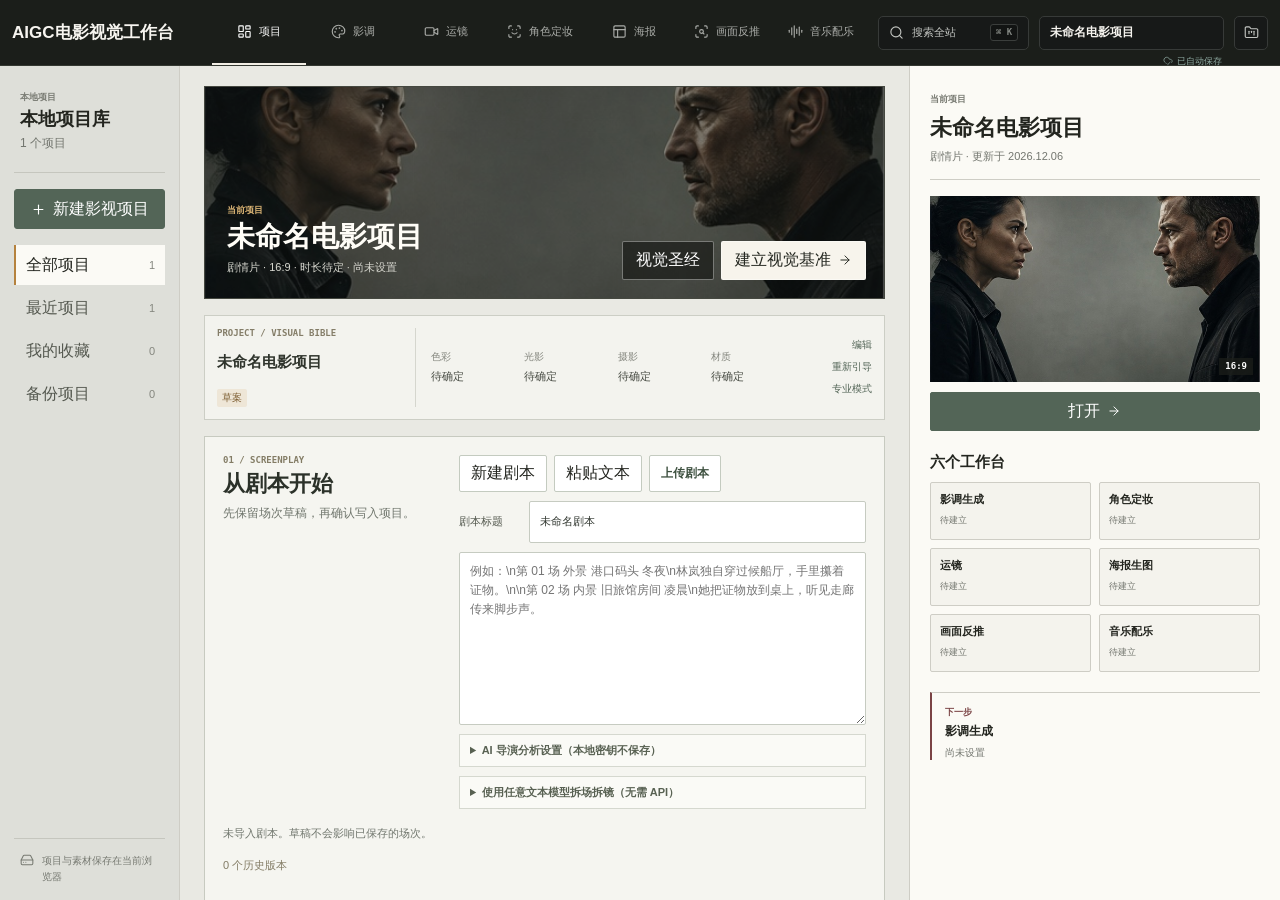
==== index.html @ 824f2608 "chore: move app files to root for GitHub Pages hosting" ====
<!doctype html>
<html lang="zh-CN">
  <head>
    <meta charset="utf-8">
    <meta name="viewport" content="width=device-width, initial-scale=1">
    <title>AIGC电影提示词工作台</title>
    <link rel="icon" type="image/png" href="assets/tone-option2-reference-3.png">
    <link rel="stylesheet" href="style.css?v=20260714-cinematic-console">
    <link rel="stylesheet" href="look-studio.css?v=20260714-dense-workbench">
    <link rel="stylesheet" href="tone-option2.css?v=20260717-tone-library-colors-v3">
    <link rel="stylesheet" href="camera-option-a-seedance30-layout.css?v=20260811-v1">
    <link rel="stylesheet" href="casting-option-3.css?v=20260715-role-archive">
    <link rel="stylesheet" href="poster-three-column.css?v=20260720-poster-layer-delete-v25">
    <link rel="stylesheet" href="poster-compositor.css?v=20260720-poster-layer-delete-v25">
    <link rel="stylesheet" href="reverse-three-column.css?v=20260717-reverse-three-column-v1">
    <link rel="stylesheet" href="music-workspace.css?v=20260812-takeover-state-sync-v1">
    <link rel="stylesheet" href="project-dashboard.css?v=20260721-project-name-foundation-v3">
  <link rel="stylesheet" href="project-scenes.css?v=20260812-model-continuity-v1">
  </head>
  <body>
    <div class="cinema-atmosphere" aria-hidden="true">
      <span class="cinema-grain"></span>
      <span class="cinema-scanline"></span>
    </div>

    <header class="workspace-header workspace-commandbar">
      <div class="workspace-brand">
        <strong>AIGC电影视觉工作台</strong>
        <span>影调 · 镜头 · 角色 · 视觉物料</span>
      </div>
      <div class="mode-switch" role="tablist" aria-label="工作模式">
        <button id="project-mode-button" class="mode-button active" type="button" data-workspace="projects" role="tab" aria-selected="true" title="项目桌面">
          <i data-lucide="layout-dashboard" aria-hidden="true"></i><span>项目</span><small>项目管理</small>
        </button>
        <button class="mode-button" type="button" data-workspace="tone" role="tab" aria-selected="false" title="影调">
          <i data-lucide="palette" aria-hidden="true"></i><span>影调</span><small>LOOK</small>
        </button>
        <button class="mode-button" type="button" data-workspace="camera" role="tab" aria-selected="false" title="运镜">
          <i data-lucide="video" aria-hidden="true"></i><span>运镜</span><small>CAMERA</small>
        </button>
        <button class="mode-button" type="button" data-workspace="casting" role="tab" aria-selected="false" title="角色定妆">
          <i data-lucide="scan-face" aria-hidden="true"></i><span>角色定妆</span><small>CAST</small>
        </button>
        <button class="mode-button" type="button" data-workspace="poster" role="tab" aria-selected="false" title="海报">
          <i data-lucide="panels-top-left" aria-hidden="true"></i><span>海报</span><small>KEY ART</small>
        </button>
        <button class="mode-button" type="button" data-workspace="reverse" role="tab" aria-selected="false" title="画面反推">
          <i data-lucide="scan-search" aria-hidden="true"></i><span>画面反推</span><small>ANALYZE</small>
        </button>
        <button class="mode-button" type="button" data-workspace="music" role="tab" aria-selected="false" title="音乐配乐">
          <i data-lucide="audio-lines" aria-hidden="true"></i><span>音乐配乐</span><small>SCORE</small>
        </button>
      </div>
      <div class="command-context" aria-live="polite">
        <span id="workspace-section-code">LOOK DEVELOPMENT</span>
        <strong id="workspace-section-title">影调生成</strong>
        <div class="command-palette" aria-label="当前工作台色彩">
          <span class="palette-primary" title="主操作色"></span>
          <span class="palette-secondary" title="辅助光色"></span>
          <span class="palette-signal" title="信号强调色"></span>
        </div>
      </div>
      <div class="project-strip" aria-label="当前项目">
        <button id="command-center-open" type="button" class="command-trigger" aria-label="打开全局搜索" title="全局搜索 Command K">
          <i data-lucide="search" aria-hidden="true"></i><span>搜索全站</span><kbd>⌘ K</kbd>
        </button>
        <label>
          <span>当前项目</span>
          <input id="project-name" type="text" value="未命名电影项目" aria-label="当前项目名称">
        </label>
        <span id="project-save-status" class="project-save-status"><i data-lucide="cloud-check" aria-hidden="true"></i>已自动保存</span>
        <button id="project-center-open" type="button" class="button secondary"><i data-lucide="folder-kanban" aria-hidden="true"></i>项目中心</button>
      </div>
    </header>

    <div id="project-dialog" class="project-dialog" hidden>
      <div class="project-dialog-panel" role="dialog" aria-modal="true" aria-labelledby="project-dialog-title">
        <header>
          <div>
            <h2 id="project-dialog-title">项目中心</h2>
            <p>项目资料只保存在当前浏览器，可导出备份。</p>
          </div>
          <button id="project-center-close" type="button" class="icon-button" aria-label="关闭项目中心" title="关闭"><i data-lucide="x" aria-hidden="true"></i></button>
        </header>
        <div class="project-dialog-actions">
          <button id="project-new" type="button" class="button primary">新建项目</button>
          <button id="project-duplicate" type="button" class="button secondary">复制当前项目</button>
          <button id="project-export-package" type="button" class="button primary">导出完整项目包</button>
          <button id="project-export" type="button" class="button secondary">导出 JSON 备份</button>
          <label class="button secondary project-import-label" for="project-import">导入项目</label>
          <input id="project-import" type="file" accept="application/zip,.zip,.aigc-project.zip,application/json,.json" hidden>
        </div>
        <div id="project-list" class="project-list" aria-label="本地项目列表"></div>
      </div>
    </div>

    <div id="command-center" class="command-center" hidden>
      <div class="command-center-panel" role="dialog" aria-modal="true" aria-labelledby="command-center-title">
        <header class="command-center-search">
          <i data-lucide="search" aria-hidden="true"></i>
          <label for="command-center-input" id="command-center-title" class="sr-only">全局搜索</label>
          <input id="command-center-input" type="search" autocomplete="off" placeholder="搜索导演、影片、影调、场景或工作台">
          <kbd>ESC</kbd>
        </header>
        <div id="command-center-results" class="command-center-results" role="listbox"></div>
        <footer><span>↑↓ 选择</span><span>Enter 打开</span><span>支持影片名与提示词关键词</span></footer>
      </div>
    </div>

    <div id="workspace-toast" class="workspace-toast" role="status" aria-live="polite" hidden></div>

    <main id="project-workspace" class="project-dashboard workspace-view active" data-workspace-view="projects">
      <aside class="project-rail" aria-label="项目分类">
        <div class="project-library-status">
          <span>本地项目</span>
          <strong>本地项目库</strong>
          <small id="project-library-count">0 个项目</small>
        </div>
        <button id="project-dashboard-new" class="project-new-command" type="button"><i data-lucide="plus" aria-hidden="true"></i>新建影视项目</button>
        <nav id="project-category-nav" aria-label="项目筛选"></nav>
        <div class="project-rail-note"><i data-lucide="hard-drive" aria-hidden="true"></i><span>项目与素材保存在当前浏览器</span></div>
      </aside>

      <section id="project-center-column" class="project-center-column" aria-label="项目内容">
        <div class="project-center-tools">
          <label class="project-mobile-filter">项目分类
            <select id="project-category-select">
              <option value="all">全部项目</option><option value="recent">最近项目</option><option value="favorite">收藏项目</option><option value="backup">备份项目</option>
            </select>
          </label>
          <button id="project-detail-open" type="button" aria-controls="project-active-detail"><i data-lucide="panel-right-open" aria-hidden="true"></i>项目详情</button>
        </div>

        <section id="project-spotlight" class="project-spotlight" aria-label="当前影视项目"></section>

        <section id="project-visual-bible" class="project-visual-bible" aria-label="项目视觉圣经"></section>

        <section id="project-production-strip" class="project-production-strip" aria-label="项目场次制作进度"></section>

        <section id="project-screenplay-start" class="project-screenplay-start" aria-labelledby="project-screenplay-heading">
          <header><span>01 / SCREENPLAY</span><h2 id="project-screenplay-heading">从剧本开始</h2><p>先保留场次草稿，再确认写入项目。</p></header>
          <div class="project-screenplay-editor">
            <div class="project-screenplay-toolbar" role="toolbar" aria-label="剧本来源">
              <button id="project-screenplay-new" type="button">新建剧本</button>
              <button id="project-screenplay-paste" type="button">粘贴文本</button>
              <label class="project-screenplay-file-label">上传剧本<input id="project-screenplay-file" type="file" accept=".txt,.docx,text/plain,application/vnd.openxmlformats-officedocument.wordprocessingml.document"></label>
            </div>
            <label class="project-screenplay-title-field"><span>剧本标题</span><input id="project-screenplay-title" type="text" maxlength="100" placeholder="未命名剧本"></label>
            <textarea id="project-screenplay-input" rows="8" maxlength="60000" placeholder="例如：\n第 01 场 外景 港口码头 冬夜\n林岚独自穿过候船厅，手里攥着证物。\n\n第 02 场 内景 旧旅馆房间 凌晨\n她把证物放到桌上，听见走廊传来脚步声。"></textarea>
            <details class="project-ai-analysis-settings"><summary>AI 导演分析设置（本地密钥不保存）</summary><div><label>接口地址<input id="project-ai-endpoint" type="url" placeholder="填写模型服务地址（须含协议）"></label><label>模型名称<input id="project-ai-model" type="text" placeholder="填写你的文本模型名称"></label><label>API 密钥<input id="project-ai-key" type="password" autocomplete="off" placeholder="仅本次浏览器会话使用"></label></div></details>
            <details id="project-screenplay-external" class="project-ai-analysis-settings"><summary>使用任意文本模型拆场拆镜（无需 API）</summary><div class="project-external-analysis"><p>复制导演拆解模板，在任意文本模型完成分析后，将返回的 JSON 粘贴到这里。系统只会生成可审核草稿，不会直接覆盖你的正式分镜。</p><div class="project-external-analysis-actions"><button id="project-screenplay-copy-template" type="button">复制导演拆解模板</button><button id="project-screenplay-import-result" type="button">读取为待确认分镜</button></div><label>模型返回的 scenes JSON<textarea id="project-screenplay-external-result" rows="8" maxlength="120000" placeholder='粘贴 {"scenes":[...]}，支持 ```json 代码块。'></textarea></label></div></details>
          </div>
          <footer><p id="project-screenplay-meta">未导入剧本。草稿不会影响已保存的场次。</p><span id="project-screenplay-version">0 个历史版本</span><p id="project-screenplay-preview" aria-live="polite"></p><section id="project-screenplay-diff" class="project-screenplay-diff" aria-label="剧本重分析逐场确认" hidden></section><span id="project-screenplay-error" role="alert"></span><div class="project-screenplay-actions"><button id="project-screenplay-clear" type="button" hidden>移除已保存剧本</button><button id="project-screenplay-analyze" type="button">仅做本地格式识别</button><button id="project-screenplay-ai-analyze" type="button">AI 导演分析并拆分镜头</button><button id="project-screenplay-confirm" type="button" disabled>确认写入正式分镜</button></div></footer>
        </section>

        <section id="project-scene-workbench" class="project-scene-workbench" aria-label="场次剧本台">
          <aside class="project-scene-rail">
            <header><span>SCENE SHEET</span><h2>场次剧本台</h2><p>一场一张制作提示词单。</p></header>
            <div class="project-scene-rail-actions"><button id="project-scene-add" type="button">新增场次</button><button id="project-scene-build-eight" type="button">建立 8 场骨架</button></div>
            <nav id="project-scene-list" class="project-scene-list" aria-label="项目场次"></nav>
          </aside>
          <section id="project-scene-editor" class="project-scene-editor" aria-label="当前场次编辑"></section>
          <aside id="project-scene-prompt" class="project-scene-prompt" aria-label="当前镜头提示词"></aside>
        </section>
        <input id="project-character-reference-upload" class="visually-hidden" type="file" accept="image/jpeg,image/png,image/webp">
        <input id="project-location-reference-upload" class="visually-hidden" type="file" accept="image/jpeg,image/png,image/webp">

        <section class="project-section project-progress-section" aria-labelledby="project-stage-title">
          <header class="project-section-header"><div><span>制作进度</span><h2 id="project-stage-title">当前制作进度</h2></div><span id="project-stage-meta"></span></header>
          <div id="project-stage-list" class="project-stage-list"></div>
        </section>

        <section class="project-section project-library-section" aria-labelledby="project-recent-title">
          <header class="project-section-header project-library-header">
            <div><span>项目库</span><h2 id="project-recent-title">最近项目</h2></div>
            <div class="project-library-controls">
              <label class="project-search-field"><i data-lucide="search" aria-hidden="true"></i><span class="sr-only">搜索项目</span><input id="project-dashboard-search" type="search" placeholder="搜索项目"></label>
              <label><span class="sr-only">排序</span><select id="project-dashboard-sort"><option value="updated-desc">最近更新</option><option value="created-desc">最近创建</option><option value="name-asc">名称排序</option></select></label>
            </div>
          </header>
          <div id="project-card-list" class="project-card-list" role="listbox" aria-label="影视项目"></div>
        </section>
      </section>

      <aside id="project-active-detail" class="project-active-detail" role="dialog" aria-label="当前项目详情">
        <button id="project-detail-close" class="project-detail-close" type="button" aria-label="关闭项目详情"><i data-lucide="x" aria-hidden="true"></i></button>
        <div id="project-active-detail-content"></div>
      </aside>
    </main>

    <dialog id="project-onboarding-dialog" class="project-onboarding-dialog" aria-labelledby="project-onboarding-title">
      <form id="project-onboarding-form" method="dialog">
        <header><span>新建项目</span><h2 id="project-onboarding-title">建立影视项目</h2><p>先确定最基本的制作边界，随后进入六个创作工作台。</p></header>
        <label><span>项目名称</span><input id="project-onboarding-name" maxlength="60" required placeholder="例如：雾港来信"></label>
        <div class="project-onboarding-grid">
          <label><span>项目类型</span><select id="project-onboarding-type"><option value="drama">剧情片</option><option value="documentary">纪录片</option><option value="commercial">广告 / 宣传片</option><option value="animation">动画</option><option value="short">短片</option><option value="series">剧集</option></select></label>
          <label><span>画幅</span><select id="project-onboarding-aspect"><option value="16:9">16:9</option><option value="2.39:1">2.39:1</option><option value="1.85:1">1.85:1</option><option value="4:3">4:3</option><option value="9:16">9:16</option></select></label>
        </div>
        <div class="project-onboarding-grid project-duration-row">
          <label><span>预计时长</span><input id="project-onboarding-duration" type="number" min="1" step="1" placeholder="可稍后填写"></label>
          <label><span>单位</span><select id="project-onboarding-duration-unit"><option value="minutes">分钟</option><option value="seconds">秒</option></select></label>
        </div>
        <p id="project-onboarding-error" class="project-onboarding-error" role="alert"></p>
        <footer><button id="project-onboarding-import" type="button" class="button secondary"><i data-lucide="upload" aria-hidden="true"></i>导入备份</button><button id="project-onboarding-submit" type="submit" class="button primary">建立项目</button></footer>
      </form>
    </dialog>

    <dialog id="project-foundation-dialog" class="project-foundation-dialog" aria-labelledby="project-foundation-title">
      <div class="project-foundation-shell">
        <header class="project-foundation-header">
          <div><span>DIRECTOR START</span><h2 id="project-foundation-title">项目视觉启动台</h2><p>先定叙事边界，再锁定可继承的视觉基准。</p></div>
          <button id="foundation-close" type="button" class="icon-button" aria-label="关闭启动台" title="关闭启动台"><i data-lucide="x" aria-hidden="true"></i></button>
        </header>
        <ol class="foundation-progress" aria-label="启动步骤">
          <li data-foundation-progress="brief" class="active"><span>01</span>创作简报</li>
          <li data-foundation-progress="visual"><span>02</span>视觉基准</li>
          <li data-foundation-progress="route"><span>03</span>制作入口</li>
        </ol>
        <p id="foundation-error" class="foundation-error" role="alert"></p>
        <section data-foundation-step="brief" class="foundation-step active" aria-labelledby="foundation-brief-title">
          <header><span>01 / BRIEF</span><h3 id="foundation-brief-title">先说明你要拍什么</h3></header>
          <label class="foundation-field foundation-wide"><span>项目名称</span><input id="foundation-project-name" maxlength="60" placeholder="例如：雾港来信"></label>
          <label class="foundation-field foundation-wide"><span>故事一句话</span><textarea id="foundation-story" rows="3" maxlength="280" placeholder="例如：一名失踪调查员在雨夜港口发现同伴留下的证物。"></textarea></label>
          <div class="foundation-field-grid">
            <label class="foundation-field"><span>发布平台</span><select id="foundation-platform"><option value="film">电影 / AIGC 短片</option><option value="short-video">短视频</option><option value="social">社交内容</option><option value="pitch">提案样片</option></select></label>
            <label class="foundation-field"><span>时代</span><input id="foundation-era" maxlength="60" placeholder="例如：1990年代"></label>
            <label class="foundation-field"><span>地域</span><input id="foundation-region" maxlength="60" placeholder="例如：北方沿海城市"></label>
            <label class="foundation-field"><span>目标模型</span><input id="foundation-models" maxlength="120" placeholder="例如：Seedance, 即梦"></label>
          </div>
          <label class="foundation-field foundation-wide"><span>项目参考图</span><input id="foundation-reference-upload" type="file" accept="image/jpeg,image/png,image/webp" multiple><small>仅保存在当前浏览器，最多 12 张。</small></label>
          <div id="foundation-reference-list" class="foundation-reference-list" aria-label="项目参考图"></div>
        </section>
        <section data-foundation-step="visual" class="foundation-step" aria-labelledby="foundation-visual-title" hidden>
          <header><span>02 / VISUAL BIBLE</span><h3 id="foundation-visual-title">建立项目视觉基准</h3></header>
          <label class="foundation-field foundation-wide"><span>整体情绪</span><input id="foundation-mood" maxlength="80" placeholder="例如：压抑、克制、潮湿而缓慢的悬疑感"></label>
          <div class="foundation-field-grid">
            <label class="foundation-field"><span>色彩方向</span><textarea id="foundation-color" rows="4" maxlength="220" placeholder="主色、饱和度、冷暖关系"></textarea></label>
            <label class="foundation-field"><span>光影方向</span><textarea id="foundation-lighting" rows="4" maxlength="220" placeholder="主光方向、反差、空气感"></textarea></label>
            <label class="foundation-field"><span>摄影方向</span><textarea id="foundation-camera" rows="4" maxlength="220" placeholder="景别、焦段、机位与运动节奏"></textarea></label>
            <label class="foundation-field"><span>材质方向</span><textarea id="foundation-material" rows="4" maxlength="220" placeholder="胶片、颗粒、皮肤、空间纹理"></textarea></label>
          </div>
          <label class="foundation-field foundation-wide"><span>避免出现</span><textarea id="foundation-negatives" rows="3" maxlength="360" placeholder="一条一行，例如：不要过曝；不要塑料皮肤；不要赛博霓虹"></textarea></label>
        </section>
        <section data-foundation-step="route" class="foundation-step" aria-labelledby="foundation-route-title" hidden>
          <header><span>03 / ROUTE</span><h3 id="foundation-route-title">从哪里开始制作</h3></header>
          <div class="foundation-route-grid" role="radiogroup" aria-label="优先制作入口">
            <label><input type="radio" name="foundation-route" value="library"><span><b>资料检索</b><small>先浏览影调、导演与类型参考</small></span></label>
            <label><input type="radio" name="foundation-route" value="casting"><span><b>角色定妆</b><small>先建立人物身份与定妆提示词</small></span></label>
            <label><input type="radio" name="foundation-route" value="camera"><span><b>运镜</b><small>选择 15 秒或 30 秒运镜，规划角色表演与镜头调度</small></span></label>
            <label><input type="radio" name="foundation-route" value="poster"><span><b>海报主视觉</b><small>先输出封面、片名与宣传图</small></span></label>
            <label><input type="radio" name="foundation-route" value="music"><span><b>音乐配乐</b><small>先建立叙事音乐方向</small></span></label>
          </div>
        </section>
        <footer class="project-foundation-footer">
          <button id="foundation-professional" type="button" class="button secondary">进入专业模式</button>
          <span></span>
          <button id="foundation-back" type="button" class="button secondary">上一步</button>
          <button id="foundation-skip" type="button" class="button secondary">跳过引导</button>
          <button id="foundation-draft" type="button" class="button secondary">保存草案</button>
          <button id="foundation-next" type="button" class="button primary">下一步</button>
          <button id="foundation-lock" type="button" class="button primary" hidden>锁定视觉基准</button>
        </footer>
      </div>
    </dialog>

    <main id="tone-workspace" class="app-shell workspace-view" data-workspace-view="tone" hidden>
      <section class="project-context-strip" data-project-context="tone" aria-label="项目视觉基准" hidden></section>
      <section class="library-pane" aria-label="素材库">
        <header class="topbar">
          <div>
            <h1>影调库</h1>
            <p>导演 / 类型 / 高级影调 / 中国影视 / 场景</p>
          </div>
          <div class="pane-head-actions">
            <span id="count" class="count">0 条</span>
            <button id="tone-library-collapse" type="button" class="icon-button pane-collapse" aria-label="折叠素材库" title="折叠素材库"><i data-lucide="panel-left-close" aria-hidden="true"></i></button>
          </div>
        </header>

        <div class="search-row">
          <label class="field">
            <span>搜索</span>
            <input id="search" type="search" placeholder="王家卫 雨夜 / P001 / 山海情 / 权谋 / 老宅">
          </label>
        </div>

        <nav id="tabs" class="tabs" aria-label="分类"></nav>
        <div class="filter-row">
          <label class="field">
            <span>导演国家/地区</span>
            <select id="country-filter"></select>
          </label>
        </div>
        <div id="results" class="results" aria-label="搜索结果"></div>
      </section>

      <section class="look-preview-pane" aria-label="影调视觉监看">
        <header class="look-preview-toolbar">
          <div>
            <span>影调生成</span>
            <strong>影调筛选与参考</strong>
          </div>
          <div class="look-preview-actions">
            <button id="look-favorite" type="button" class="icon-button" aria-label="收藏当前影调" title="收藏当前影调"><i data-lucide="star" aria-hidden="true"></i></button>
            <button id="look-save-version" type="button" class="button secondary"><i data-lucide="bookmark-plus" aria-hidden="true"></i>保存版本</button>
          </div>
        </header>

        <div class="look-monitor" id="look-monitor">
          <img id="look-preview-image" src="assets/tone-option2-hero.png" alt="香港雨夜霓虹电影影调参考画面">
          <div class="look-monitor-grade" aria-hidden="true"></div>
          <div class="look-monitor-vignette" aria-hidden="true"></div>
          <div class="look-monitor-hud">
            <span id="look-monitor-id">NO LOOK SELECTED</span>
            <span>65MM · 2.39:1</span>
          </div>
          <div class="look-monitor-caption">
            <span id="look-monitor-category">等待选择</span>
            <strong id="look-monitor-name">从左侧选择一种影调</strong>
            <p id="look-monitor-summary">这里会集中显示色彩倾向、光影关系、参考影片与提示词状态。</p>
          </div>
        </div>

        <div class="look-compare-strip" aria-label="影调快速对比">
          <div class="look-compare-head"><span>QUICK LOOKS</span><small>同一画面快速比较</small></div>
          <div class="look-compare-frames">
            <figure class="look-compare-frame is-primary">
              <img src="assets/cinematic-control-room.jpg" alt="当前主影调预览">
              <figcaption><b>A</b><span>主方案</span><small>PRIMARY</small></figcaption>
            </figure>
            <figure class="look-compare-frame is-muted">
              <img src="assets/cinematic-control-room.jpg" alt="低饱和影调预览">
              <figcaption><b>B</b><span>低饱和</span><small>MUTED</small></figcaption>
            </figure>
            <figure class="look-compare-frame is-contrast">
              <img src="assets/cinematic-control-room.jpg" alt="高反差影调预览">
              <figcaption><b>C</b><span>高反差</span><small>CONTRAST</small></figcaption>
            </figure>
          </div>
        </div>

        <div class="look-analysis" aria-label="影调视觉参数">
          <div class="look-palette-block">
            <span>主色板</span>
            <div id="look-palette" class="look-palette" aria-label="当前影调色板"></div>
          </div>
          <div class="look-meter-grid">
            <div><span>明暗</span><strong id="look-meter-exposure">中低调</strong></div>
            <div><span>反差</span><strong id="look-meter-contrast">电影级</strong></div>
            <div><span>色温</span><strong id="look-meter-temperature">冷暖平衡</strong></div>
          </div>
        </div>

        <div class="look-dna-grid" aria-label="影调DNA">
          <div><span>LIGHT</span><strong id="look-dna-light">等待选择光影</strong></div>
          <div><span>CAMERA</span><strong id="look-dna-camera">等待选择镜头</strong></div>
          <div><span>TEXTURE</span><strong id="look-dna-texture">等待选择材质</strong></div>
          <div><span>USE CASE</span><strong id="look-dna-use">等待选择适用场景</strong></div>
        </div>

        <div class="look-reference-panel">
          <div class="look-section-head"><span>参考影片</span><small id="look-reference-count">0 部</small></div>
          <div id="look-reference-films" class="look-reference-films"><span class="look-empty">选择影调后显示</span></div>
        </div>

        <div class="look-version-panel">
          <div class="look-section-head">
            <span>版本与收藏</span>
            <button id="look-favorites-filter" type="button" class="text-button"><i data-lucide="star" aria-hidden="true"></i>只看收藏</button>
          </div>
          <div id="look-version-list" class="look-version-list"><span class="look-empty">保存后可比较不同提示词方案</span></div>
        </div>
      </section>

      <section class="composer-pane" aria-label="提示词组合">
        <header class="composer-heading">
          <div>
            <h1>影调生成器</h1>
            <p>组合主体、情绪与影调规则</p>
          </div>
          <button id="tone-history-toggle" type="button" class="button secondary" aria-expanded="false"><i data-lucide="history" aria-hidden="true"></i>历史记录</button>
        </header>
        <div class="toolbar">
          <button id="tone-composer-collapse" type="button" class="icon-button pane-collapse" aria-label="折叠参数面板" title="折叠参数面板"><i data-lucide="panel-right-close" aria-hidden="true"></i></button>
          <button id="random" type="button" class="button secondary">随机组合</button>
          <button id="clear" type="button" class="button secondary">清空</button>
          <button id="copy" type="button" class="button primary">复制</button>
        </div>

        <div class="transfer-row" aria-label="发送当前影调">
          <span>发送当前影调</span>
          <button id="tone-send-camera" type="button" class="button secondary">到运镜</button>
          <button id="tone-send-poster" type="button" class="button secondary">到海报生图</button>
        </div>
        <p id="tone-validation" class="validation-message"></p>

        <label class="field subject-field">
          <span>主体</span>
          <input id="subject" type="text" placeholder="场景、人物、动作">
        </label>

        <div class="field tone-selection-field">
          <div class="tone-selection-head">
            <span>影调选择</span>
            <label class="toggle-control" for="tone-blend-toggle">
              <input id="tone-blend-toggle" type="checkbox">
              <span class="toggle-track" aria-hidden="true"><span></span></span>
              <span>双影调混合</span>
            </label>
          </div>
          <div id="selected" class="selected-list"></div>
        </div>

        <label class="field mood-field">
          <span>情绪</span>
          <input id="mood" type="text" placeholder="孤独、危险、怀旧">
        </label>

        <div id="mood-list" class="pill-list" aria-label="情绪快捷选择"></div>

        <label class="field extra-field">
          <span>补充</span>
          <input id="extra" type="text" placeholder="真实电影摄影，宽银幕构图">
        </label>

        <div class="field negative-field">
          <span>负面</span>
          <div id="negatives" class="negative-grid"></div>
        </div>

        <label class="field output-field">
          <span>结果</span>
          <textarea id="output" rows="11" spellcheck="false"></textarea>
        </label>
      </section>
    </main>

    <main id="casting-workspace" class="casting-shell workspace-view" data-workspace-view="casting" hidden>
      <section class="project-context-strip" data-project-context="casting" aria-label="项目视觉基准" hidden></section>
      <aside class="casting-archive" aria-label="角色档案">
        <header class="casting-archive-head">
          <div><h1>角色档案</h1><p>角色资料 / 图片样板 / 提示词模板</p></div>
          <button type="button" class="icon-button" title="新建角色" aria-label="新建角色"><i data-lucide="user-plus" aria-hidden="true"></i></button>
        </header>

        <section class="casting-roster" aria-labelledby="casting-roster-title">
          <div class="casting-section-head"><strong id="casting-roster-title">项目角色</strong><span>5</span></div>
          <div class="casting-roster-list">
            <button type="button" class="casting-roster-item active">
              <span class="casting-roster-placeholder">01</span>
              <img id="casting-roster-current-image" alt="林岚角色身份缩略图" hidden>
              <span><b id="casting-roster-current-id">CHAR-001</b><strong id="casting-roster-current-role">林岚 / 刑警队法医</strong><small id="casting-roster-current-status">三视图参考</small></span>
            </button>
            <button type="button" class="casting-roster-item" disabled><span class="casting-roster-placeholder">02</span><span><b>CHAR-002</b><strong>周峥 / 刑警队队长</strong><small>待建立身份母版</small></span></button>
            <button type="button" class="casting-roster-item" disabled><span class="casting-roster-placeholder">03</span><span><b>CHAR-003</b><strong>陈默 / 痕检技术员</strong><small>待建立身份母版</small></span></button>
            <button type="button" class="casting-roster-item" disabled><span class="casting-roster-placeholder">04</span><span><b>CHAR-004</b><strong>苏婉 / 法医助理</strong><small>待建立身份母版</small></span></button>
            <button type="button" class="casting-roster-item" disabled><span class="casting-roster-placeholder">05</span><span><b>CHAR-005</b><strong>刘洋 / 现场勘查员</strong><small>待建立身份母版</small></span></button>
          </div>
        </section>

        <section class="casting-archive-control">
          <span class="section-label">角色建立方式</span>
          <div class="segmented casting-source-switch" aria-label="角色建立方式">
            <button type="button" class="segment active" data-casting-source="reference" aria-pressed="true">有参考图</button>
            <button type="button" class="segment" data-casting-source="text" aria-pressed="false">文字新建角色</button>
          </div>
        </section>

        <section class="casting-archive-control">
          <span class="section-label">图片样板</span>
          <div class="segmented casting-layout-switch" aria-label="角色图片样板">
            <button type="button" class="segment" data-casting-layout="single" aria-pressed="false">单视图</button>
            <button type="button" class="segment active" data-casting-layout="three" aria-pressed="true">三视图</button>
            <button type="button" class="segment" data-casting-layout="four" aria-pressed="false">四视图</button>
            <button type="button" class="segment" data-casting-layout="identity" aria-pressed="false">身份资料板</button>
          </div>
          <div id="casting-layout-preview" class="casting-board-preview" aria-label="版式比例预览"></div>
        </section>
      </aside>

      <section id="casting-stage" class="casting-stage" aria-label="角色视觉参考与提示词模板">
        <header class="casting-stage-head">
          <div><span id="casting-stage-id">CHAR-001</span><h1 id="casting-stage-title">林岚 / 刑警队法医</h1></div>
          <span id="casting-stage-status" class="casting-stage-status">三视图参考</span>
        </header>

        <figure class="casting-identity-board">
          <input id="casting-reference-file" class="visually-hidden" type="file" accept="image/jpeg,image/png,image/webp">
          <img id="casting-template-sample" src="assets/casting-template-three.png?v=20260811-young-woman-v1" alt="三视图角色图片样板">
          <div id="casting-reference-layer" class="casting-reference-layer">
            <span>当前人物参考图</span>
            <img id="casting-identity-board-image" alt="" hidden>
            <div id="casting-upload-empty" class="casting-upload-empty">
              <i data-lucide="image-up" aria-hidden="true"></i>
              <strong>添加人物参考图</strong>
              <span>JPG、PNG、WebP，单张不超过 15MB</span>
              <button id="casting-select-image" type="button" class="button primary">选择参考图</button>
            </div>
            <p id="casting-upload-error" class="casting-upload-error" role="alert" hidden></p>
            <div id="casting-asset-meta" class="casting-asset-meta" hidden>
              <span id="casting-asset-summary"></span>
              <button id="casting-replace-image" type="button" class="icon-button" title="替换参考图" aria-label="替换参考图"><i data-lucide="replace" aria-hidden="true"></i></button>
              <button id="casting-remove-image" type="button" class="icon-button" title="删除参考图" aria-label="删除参考图"><i data-lucide="trash-2" aria-hidden="true"></i></button>
            </div>
          </div>
          <figcaption id="casting-template-caption">
            <span>正脸特写</span><span>45° 半身</span><span>正面全身</span>
          </figcaption>
        </figure>

        <section class="casting-template-guide" aria-labelledby="casting-template-title">
          <header>
            <div><span>VISUAL TEMPLATE</span><h2 id="casting-template-title">三视图样板</h2></div>
            <small id="casting-template-stage-label">角色定妆与比例确认</small>
          </header>
          <div class="casting-template-guide-grid">
            <article><span>用途</span><p id="casting-template-purpose"></p></article>
            <article><span>构图组成</span><p id="casting-template-composition"></p></article>
            <article><span>使用阶段</span><p id="casting-template-stage"></p></article>
          </div>
        </section>
        <div class="casting-version-compat" aria-hidden="true" hidden>
          <span id="casting-version-count"></span>
          <button id="casting-save-version" type="button"></button>
          <div id="casting-version-strip"></div>
        </div>
      </section>

      <section class="casting-inspector" aria-label="角色视觉资料与提示词模板">
        <header class="casting-inspector-head">
          <div><span>身份一致性</span><strong id="casting-status-value">三视图参考</strong></div>
          <button id="casting-example" type="button" class="button secondary"><i data-lucide="wand-sparkles" aria-hidden="true"></i>载入示例</button>
        </header>

        <div class="casting-inspector-scroll">
          <div class="casting-checklist" aria-label="母版锁定检查">
            <span data-casting-check="role">角色</span><span data-casting-check="age">年龄</span><span data-casting-check="body">体型</span><span data-casting-check="face">脸部</span><span data-casting-check="hair">发型</span><span data-casting-check="costume">服装</span>
          </div>
          <p id="casting-validation" class="validation-message"></p>

          <details class="casting-inspector-group" open>
            <summary>角色信息</summary>
            <div class="casting-fields">
              <label class="field"><span>角色编号</span><input id="casting-id" type="text" value="CHAR-001" placeholder="CHAR-001"></label>
              <label class="field"><span>角色姓名 / 身份</span><input id="casting-role" type="text" placeholder="林岚，刑警队法医"></label>
              <label class="field"><span>年龄与性别</span><input id="casting-age" type="text" placeholder="38岁，中国女性"></label>
              <label class="field"><span>体型与身材比例</span><input id="casting-body" type="text" placeholder="168cm，肩背挺直，匀称偏瘦，四肢比例自然"></label>
              <label class="field field-span-2"><span>脸部身份锚点</span><textarea id="casting-face" rows="3" placeholder="填写脸宽、脸颊、下巴、发际线、眼距、眉形、鼻形、嘴唇与耳朵"></textarea></label>
              <label class="field"><span>发型与发色</span><input id="casting-hair" type="text" placeholder="黑色齐肩直发，右侧分缝，少量碎发"></label>
              <label class="field"><span>服装与鞋履</span><input id="casting-costume" type="text" placeholder="深灰风衣、白衬衫、黑色直筒裤、低跟皮鞋"></label>
              <label class="field field-span-2"><span>固定身份特征与道具</span><input id="casting-traits" type="text" placeholder="左眉尾浅疤、银色腕表、法医证件"></label>
            </div>
          </details>

          <details class="casting-inspector-group" id="casting-identity-details">
            <summary>身份资料板内容</summary>
            <div class="casting-fields">
              <label class="field field-span-2"><span>服装层级与材质</span><textarea id="casting-wardrobe" rows="2" placeholder="内层、外套、下装、鞋履、面料、颜色、磨损与穿着状态"></textarea></label>
              <label class="field field-span-2"><span>固定道具与佩戴位置</span><textarea id="casting-props" rows="2" placeholder="道具名称、材质、尺寸、使用痕迹、佩戴或携带位置"></textarea></label>
              <label class="field"><span>常态表情</span><input id="casting-neutral-expression" type="text" placeholder="克制中性，眼神专注，下颌轻微收紧"></label>
              <label class="field"><span>情绪表情组</span><input id="casting-expression-set" type="text" placeholder="警觉、轻微担忧、压抑愤怒、坚定"></label>
              <label class="field"><span>标志性动作</span><input id="casting-signature-action" type="text" placeholder="俯身观察证物、整理手套、快速记录"></label>
              <label class="field"><span>常用站姿与身体状态</span><input id="casting-stance" type="text" placeholder="肩背挺直、重心稳定、动作克制、职业警觉"></label>
            </div>
          </details>

          <details class="casting-inspector-group">
            <summary>年代与类型</summary>
            <div class="casting-fields">
              <label class="field"><span>视觉媒介</span><select id="casting-medium"><option value="live">真人写实电影</option><option value="animation-2d">电影级二维手绘动画</option><option value="animation-3d">电影级三维动画</option><option value="disney-2d">迪士尼经典二维动画</option><option value="pixar-3d">皮克斯式三维动画</option><option value="ghibli">吉卜力 / 宫崎骏手绘动画</option><option value="dreamworks">梦工厂式三维动画</option><option value="comic-hybrid">漫画混合动画</option><option value="anime-realistic">写实系日式动画</option><option value="animation-chinese">中国东方动画</option><option value="stop-motion">定格动画</option></select></label>
              <label class="field"><span>故事年代</span><select id="casting-era"><option value="contemporary">当代现实</option><option value="future">近未来</option><option value="1990s">1990年代</option><option value="1980s">1980年代</option><option value="1960s">1960年代</option><option value="1940s">1940年代</option><option value="republican">中国民国时期</option><option value="qing">中国清代</option><option value="ming">中国明代</option><option value="song">中国宋代</option><option value="tang">中国唐代</option><option value="victorian">欧洲维多利亚时代</option><option value="medieval">欧洲中世纪</option><option value="ancient">架空古代</option></select></label>
              <label class="field"><span>影片类型</span><select id="casting-genre"><option value="realism">现实主义</option><option value="crime">黑色犯罪</option><option value="suspense">悬疑心理</option><option value="romance">爱情文艺</option><option value="comedy">喜剧</option><option value="horror">恐怖惊悚</option><option value="scifi">硬核科幻</option><option value="cyberpunk">赛博朋克</option><option value="war">战争军事</option><option value="wuxia">武侠江湖</option><option value="court">历史宫廷</option><option value="western">西部荒漠</option><option value="fantasy">史诗奇幻</option><option value="youth">青春成长</option></select></label>
              <label class="field"><span>类型影调</span><select id="casting-tone"></select></label>
            </div>
          </details>

          <details class="casting-inspector-group">
            <summary>皮肤与光照</summary>
            <div class="casting-fields">
              <label class="field"><span>皮肤状态</span><select id="casting-skin"><option value="dry">干燥低反光真实皮肤</option><option value="neutral">中性自然真实皮肤</option><option value="weathered">风吹日晒粗粝皮肤</option><option value="mature">成熟年龄纹理皮肤</option></select></label>
              <label class="field"><span>白棚光影</span><select id="casting-lighting"><option value="soft">双层柔光标准定妆</option><option value="neutral">中性日光高还原</option><option value="warm">轻暖肤色定妆</option><option value="cool">轻冷克制定妆</option><option value="sculpted">柔和轮廓塑形</option></select></label>
              <label class="field"><span>画面比例</span><select id="casting-ratio"><option value="4:5">4:5 竖向肖像</option><option value="3:4">3:4 竖向肖像</option><option value="16:9" selected>16:9 横向角色板</option><option value="3:2">3:2 摄影横幅</option><option value="4:3">4:3 标准横幅</option></select></label>
            </div>
          </details>

          <details class="casting-inspector-group">
            <summary>参考图保留策略</summary>
            <div class="casting-fields">
              <label class="field"><span>保留范围</span><select id="casting-reference"><option value="preserve-all">保留人物、发型、服装与配饰</option><option value="preserve-identity">保留人物和发型，按填写内容换装</option><option value="face-only">只锁脸，按文字重建体型与服装</option></select></label>
              <label class="field field-span-2" id="casting-reference-notes-field"><span>参考图补充说明</span><textarea id="casting-reference-notes" rows="3" placeholder="严格保留脸、年龄、发型、服装与固定道具；未展示区域保守补全"></textarea></label>
            </div>
          </details>

          <label class="field casting-output-field">
            <span>角色视觉提示词模板</span>
            <textarea id="casting-output" rows="16" spellcheck="false"></textarea>
          </label>
          <div class="casting-file-row"><span>建议文件名</span><code id="casting-filename">CHAR-001_角色名_白底三视图_v001_LOCKED.png</code></div>
        </div>

        <footer class="casting-inspector-footer">
          <div class="casting-primary-actions"><button id="casting-clear" type="button" class="button secondary">清空</button><button id="casting-copy" type="button" class="button primary">复制提示词</button></div>
          <div class="transfer-row" aria-label="发送当前角色"><button id="casting-send-camera" type="button" class="button secondary"><i data-lucide="video" aria-hidden="true"></i>到运镜</button><button id="casting-send-poster" type="button" class="button secondary"><i data-lucide="panels-top-left" aria-hidden="true"></i>到海报生图</button></div>
        </footer>
      </section>
    </main>

    <main id="poster-workspace" class="poster-shell poster-production-shell workspace-view" data-workspace-view="poster" hidden>
      <section class="project-context-strip" data-project-context="poster" aria-label="项目视觉基准" hidden></section>
      <section class="poster-template-panel" aria-label="海报视觉模板库">
        <header class="poster-panel-header">
          <div>
            <span class="poster-kicker">KEY ART LIBRARY</span>
            <h1>海报视觉模板</h1>
          </div>
          <span id="poster-template-count" class="poster-panel-count">09</span>
        </header>

        <div id="poster-library-view" class="poster-library-view-switch" role="tablist" aria-label="海报模板类型">
          <button type="button" class="active" data-poster-library-view="composition" role="tab" aria-selected="true" aria-controls="poster-composition-library">构图模板</button>
          <button type="button" data-poster-library-view="title" role="tab" aria-selected="false" aria-controls="poster-title-library">可编辑字体</button>
          <button type="button" data-poster-library-view="title-mark" role="tab" aria-selected="false" aria-controls="poster-title-mark-library">AI字标生成</button>
        </div>

        <div id="poster-composition-library" class="poster-library-pane" role="tabpanel">
          <div class="poster-purpose-tabs" role="group" aria-label="海报用途分类">
            <button type="button" class="active" data-poster-purpose-group="film" aria-pressed="true">电影海报</button>
            <button type="button" data-poster-purpose-group="social" aria-pressed="false">自媒体</button>
            <button type="button" data-poster-purpose-group="product" aria-pressed="false">商品图</button>
          </div>

          <label class="field poster-purpose-field">
            <span>具体成品用途</span>
            <select id="poster-purpose">
              <option value="film">电影正式海报</option>
              <option value="series">剧集 / 短剧海报</option>
              <option value="streaming">视频平台横版封面</option>
              <option value="social">自媒体内容封面</option>
              <option value="product">商品主视觉图</option>
              <option value="event">活动与品牌主视觉</option>
            </select>
          </label>

          <div id="poster-template-list" class="poster-template-list" role="listbox" aria-label="构图模板"></div>
          <label class="poster-native-control" aria-hidden="true">
            <span>当前构图</span>
            <select id="poster-composition" tabindex="-1"></select>
          </label>
        </div>

        <div id="poster-title-library" class="poster-library-pane poster-title-library" role="tabpanel" hidden>
          <div id="poster-title-filters" class="poster-title-filters">
            <div class="poster-title-filter-row" role="group" aria-label="标题字类型">
              <button type="button" class="active" data-poster-title-category="all" aria-pressed="true">全部</button>
              <button type="button" data-poster-title-category="modern" aria-pressed="false">现代</button>
              <button type="button" data-poster-title-category="eastern" aria-pressed="false">历史东方</button>
              <button type="button" data-poster-title-category="crime" aria-pressed="false">悬疑犯罪</button>
              <button type="button" data-poster-title-category="scifi" aria-pressed="false">科幻</button>
              <button type="button" data-poster-title-category="literary" aria-pressed="false">文艺</button>
              <button type="button" data-poster-title-category="playful" aria-pressed="false">喜剧动画</button>
            </div>
            <div class="poster-title-filter-row poster-title-language-row" role="group" aria-label="标题语言">
              <button type="button" data-poster-title-language="cn" aria-pressed="false">中文主标题</button>
              <button type="button" data-poster-title-language="en" aria-pressed="false">英文主标题</button>
              <button type="button" class="active" data-poster-title-language="bilingual" aria-pressed="true">中英双语</button>
            </div>
          </div>
          <div id="poster-title-template-list" class="poster-title-template-list" role="listbox" aria-label="标题字模板"></div>
        </div>

        <div id="poster-title-mark-library" class="poster-library-pane poster-title-mark-library" role="tabpanel" hidden>
          <div class="poster-title-mark-toolbar">
            <label for="poster-title-mark-query">
              <span>搜索片名字标</span>
              <input id="poster-title-mark-query" type="search" maxlength="80" autocomplete="off" placeholder="片名、类型、材质或造字方法">
            </label>
            <button id="poster-title-mark-clear-query" type="button" title="清除搜索" aria-label="清除片名字标搜索">×</button>
            <button id="poster-title-mark-favorites-only" type="button" aria-pressed="false" title="仅显示已收藏字标">★ <span>收藏</span></button>
          </div>
          <div id="poster-title-mark-filters" class="poster-title-mark-filters" role="group" aria-label="片名字标类型">
            <button type="button" class="active" data-poster-title-mark-category="all" aria-pressed="true">全部</button>
            <button type="button" data-poster-title-mark-category="eastern" aria-pressed="false">东方</button>
            <button type="button" data-poster-title-mark-category="commercial" aria-pressed="false">商业</button>
            <button type="button" data-poster-title-mark-category="crime" aria-pressed="false">悬疑</button>
            <button type="button" data-poster-title-mark-category="scifi" aria-pressed="false">科幻</button>
            <button type="button" data-poster-title-mark-category="retro" aria-pressed="false">年代</button>
            <button type="button" data-poster-title-mark-category="epic" aria-pressed="false">史诗</button>
            <button type="button" data-poster-title-mark-category="literary" aria-pressed="false">文艺</button>
            <button type="button" data-poster-title-mark-category="romance" aria-pressed="false">爱情</button>
            <button type="button" data-poster-title-mark-category="comedy" aria-pressed="false">喜剧</button>
            <button type="button" data-poster-title-mark-category="horror" aria-pressed="false">恐怖</button>
            <button type="button" data-poster-title-mark-category="fantasy" aria-pressed="false">奇幻</button>
            <button type="button" data-poster-title-mark-category="minimal" aria-pressed="false">极简</button>
          </div>
          <div id="poster-title-mark-template-list" class="poster-title-mark-template-list" role="listbox" aria-label="AI片名字标模板"></div>
          <div id="poster-title-mark-empty" class="poster-title-mark-empty" role="status" hidden>
            <strong>没有符合条件的字标</strong>
            <span>换一个关键词或关闭“仅看收藏”</span>
          </div>
        </div>
      </section>

      <div class="poster-column-resizer" data-poster-resizer="left" role="separator" tabindex="0" aria-label="调整模板库宽度" aria-orientation="vertical" aria-valuemin="280" aria-valuemax="430" aria-valuenow="320"></div>

      <section class="poster-monitor-panel" aria-label="海报构图监看">
        <header class="poster-monitor-header">
          <div>
            <span class="poster-kicker">COMPOSITION MONITOR</span>
            <h2 id="poster-monitor-title">人物大脸主视觉</h2>
            <p id="poster-monitor-context">电影海报 · 悬疑 / 人物 / 剧情</p>
          </div>
          <span id="poster-format-badge" class="poster-ratio-badge">2:3</span>
        </header>

        <div id="poster-ratio-switch" class="poster-ratio-switch" role="group" aria-label="海报画幅比例">
          <button type="button" data-poster-ratio="2:3" aria-pressed="true">2:3</button>
          <button type="button" data-poster-ratio="4:5" aria-pressed="false">4:5</button>
          <button type="button" data-poster-ratio="9:16" aria-pressed="false">9:16</button>
          <button type="button" data-poster-ratio="16:9" aria-pressed="false">16:9</button>
          <button type="button" data-poster-ratio="3:2" aria-pressed="false">3:2</button>
          <button type="button" data-poster-ratio="1:1" aria-pressed="false">1:1</button>
        </div>
        <label class="poster-native-control" aria-hidden="true">
          <span>画面比例</span>
          <select id="poster-ratio" tabindex="-1">
            <option value="2:3">2:3 竖版电影海报</option>
            <option value="16:9">16:9 横版视频封面</option>
            <option value="4:5">4:5 社交媒体竖图</option>
            <option value="1:1">1:1 方形封面</option>
            <option value="9:16">9:16 手机竖屏海报</option>
            <option value="3:2">3:2 横向商品图</option>
          </select>
        </label>

        <div class="poster-compositor-toolbar" aria-label="海报画布工具">
          <input id="poster-source-upload" type="file" accept="image/jpeg,image/png,image/webp" hidden>
          <button id="poster-source-replace" type="button" class="poster-tool-primary"><i data-lucide="image-up" aria-hidden="true"></i><span>上传海报</span></button>
          <button id="poster-source-remove" type="button" title="移除当前海报" aria-label="移除当前海报" disabled><i data-lucide="trash-2" aria-hidden="true"></i></button>
          <button id="poster-view-fit" type="button" title="适应窗口"><i data-lucide="scan" aria-hidden="true"></i><span>适应</span></button>
          <button id="poster-view-100" type="button" title="按原始像素查看"><i data-lucide="maximize" aria-hidden="true"></i><span>100%</span></button>
          <button id="poster-guides-toggle" type="button" aria-pressed="true" title="显示或隐藏安全区"><i data-lucide="grid-2x2" aria-hidden="true"></i><span>辅助线</span></button>
          <span class="poster-tool-spacer"></span>
          <button id="poster-undo" type="button" title="撤销" aria-label="撤销画布操作" disabled><i data-lucide="undo-2" aria-hidden="true"></i></button>
          <button id="poster-redo" type="button" title="重做" aria-label="重做画布操作" disabled><i data-lucide="redo-2" aria-hidden="true"></i></button>
        </div>

        <div id="poster-preview" class="poster-preview poster-monitor-stage" aria-label="海报构图预览">
          <div id="poster-monitor-canvas" class="poster-monitor-canvas"></div>
          <div id="poster-compositor-stage" class="poster-compositor-stage" hidden>
            <div id="poster-canvas-layer-switcher" class="poster-canvas-layer-switcher" role="group" aria-label="监视器图层选择">
              <button id="poster-canvas-layer-cn" type="button" data-poster-canvas-layer="title-cn" aria-pressed="true"><span>中</span>中文片名</button>
              <button id="poster-canvas-layer-en" type="button" data-poster-canvas-layer="title-en" aria-pressed="false"><span>EN</span>English</button>
              <button id="poster-canvas-layer-image" type="button" data-poster-canvas-layer="title-image" aria-pressed="false"><span>PNG</span>字标</button>
            </div>
            <div id="poster-compositor-canvas-wrap" class="poster-compositor-canvas-wrap">
              <canvas id="poster-compositor-canvas" aria-label="可编辑海报合成画布"></canvas>
              <div class="poster-compositor-guides" aria-hidden="true"><span></span><span></span><i></i></div>
            </div>
          </div>
          <label id="poster-compositor-empty" class="poster-compositor-empty" for="poster-source-upload">
            <i data-lucide="image-plus" aria-hidden="true"></i>
            <strong>上传自己的海报开始合成</strong>
            <span>JPG / PNG / WebP，图片只保存在当前浏览器</span>
          </label>
        </div>

        <div class="poster-compositor-statusbar" aria-live="polite">
          <span id="poster-source-status">示例画面 · 尚未上传海报</span>
          <span id="poster-layer-status">当前图层：中文片名</span>
          <span id="poster-export-summary">上传后按原图尺寸导出</span>
        </div>

        <div id="poster-template-summary" class="poster-template-summary" aria-live="polite">
          <article>
            <span>视觉意图</span>
            <strong id="poster-intent">用眼神和面部微表情建立视觉中心</strong>
          </article>
          <article>
            <span>主体占比</span>
            <strong id="poster-subject-ratio">人物占画面 55%–70%</strong>
          </article>
          <article>
            <span>排版风险</span>
            <strong id="poster-type-risk">标题避开眼睛和面部高光</strong>
          </article>
        </div>
      </section>

      <div class="poster-column-resizer" data-poster-resizer="right" role="separator" tabindex="0" aria-label="调整参数栏宽度" aria-orientation="vertical" aria-valuemin="420" aria-valuemax="620" aria-valuenow="500"></div>

      <section class="poster-parameter-panel" aria-label="海报参数与提示词">
        <div class="poster-toolbar">
          <div class="poster-status">
            <span>输出状态</span>
            <strong id="poster-status-value">POSTER KEY ART</strong>
          </div>
          <button id="poster-example" type="button" class="button secondary" title="载入海报示例">示例</button>
          <button id="poster-clear" type="button" class="button secondary" title="清空海报设置">清空</button>
          <button id="poster-copy" type="button" class="button primary">复制提示词</button>
        </div>

        <div class="poster-source-block">
          <span class="section-label">主体建立方式</span>
          <div id="poster-source-switch" class="segmented poster-source-switch" aria-label="主体建立方式">
            <button type="button" class="segment active" data-poster-source="reference">有参考图</button>
            <button type="button" class="segment" data-poster-source="text">纯文字新建</button>
          </div>
          <p id="poster-source-note" class="poster-source-note">使用上传的角色图、商品图或构图图，锁定需要保留的内容。</p>
        </div>

        <div class="poster-parameter-scroll">
          <details class="poster-parameter-group" data-poster-group="subject" open>
            <summary><span>01</span><strong>主体</strong><small>人物、商品与视觉焦点</small></summary>
            <div class="poster-group-fields poster-fields">
              <label class="field">
                <span>影片 / 内容类型</span>
                <select id="poster-genre">
                  <option value="drama">剧情现实</option><option value="crime">犯罪黑色</option><option value="suspense">悬疑推理</option><option value="horror">恐怖惊悚</option><option value="action">动作枪战</option><option value="scifi">科幻未来</option><option value="fantasy">史诗奇幻</option><option value="war">战争历史</option><option value="wuxia">武侠东方</option><option value="romance">爱情文艺</option><option value="comedy">喜剧</option><option value="youth">青春成长</option><option value="animation">动画电影</option><option value="documentary">纪录片</option><option value="commercial">商业产品</option>
                </select>
              </label>
              <label class="field">
                <span>视觉重点</span>
                <select id="poster-focus">
                  <option value="face">人物脸与眼神</option><option value="silhouette">人物轮廓与姿态</option><option value="environment">宏大环境与尺度</option><option value="object">关键物件与符号</option><option value="product">商品外形与材质</option>
                </select>
              </label>
              <label class="field field-span-2">
                <span>主视觉主体</span>
                <textarea id="poster-subject" rows="3" placeholder="一个女人站在被海雾吞没的旧码头，背后是巨大失事客轮轮廓"></textarea>
              </label>
              <label class="field field-span-2">
                <span>参考图使用</span>
                <select id="poster-reference">
                  <option value="character">上传角色图，严格锁人物</option><option value="product">上传商品图，严格锁产品</option><option value="style">上传图片，只参考构图影调</option>
                </select>
              </label>
            </div>
          </details>

          <details class="poster-parameter-group" data-poster-group="scene" open>
            <summary><span>02</span><strong>场景</strong><small>时代、空间与关键元素</small></summary>
            <div class="poster-group-fields poster-fields">
              <label class="field field-span-2">
                <span>环境、时代与关键元素</span>
                <textarea id="poster-environment" rows="3" placeholder="1990年代北方港口，冬夜，铁锈、海雾、冷白探照灯、红色救生圈"></textarea>
              </label>
            </div>
          </details>

          <details class="poster-parameter-group" data-poster-group="look" open>
            <summary><span>03</span><strong>影调与光影</strong><small>单一影调、主光与色彩关系</small></summary>
            <div class="poster-group-fields poster-fields">
              <label class="field field-span-2">
                <span>从影调工作台继承</span>
                <textarea id="poster-look" rows="3" placeholder="可从影调工作台一键发送，也可以手动填写统一影调规则"></textarea>
              </label>
              <label class="field">
                <span>海报影调</span>
                <select id="poster-tone"></select>
              </label>
              <label class="field">
                <span>电影布光方式</span>
                <select id="poster-lighting">
                  <option value="genre">跟随类型影调</option><option value="rembrandt">伦勃朗光</option><option value="side">侧光 / 半明半暗</option><option value="backlight">逆光 / 轮廓光</option><option value="silhouette">剪影逆光</option><option value="chiaroscuro">明暗对照 / 黑色电影</option><option value="top">顶光 / 压迫感</option><option value="under">底光 / 异常感</option><option value="window">窗光 / 百叶窗影</option><option value="practical">场景光源 / 动机光</option><option value="soft">大面积柔光</option><option value="hard">硬质日光</option><option value="highkey">高调均匀光</option><option value="lowkey">低调局部光</option><option value="neon">霓虹混合光</option><option value="volumetric">体积光 / 穿透光束</option>
                </select>
              </label>
              <label class="field field-span-2">
                <span>电影色彩关系</span>
                <select id="poster-color-grade">
                  <option value="genre">跟随类型影调</option><option value="warmcool">冷暖对比</option><option value="tealorange">青橙互补</option><option value="blueamber">蓝调与琥珀</option><option value="redcyan">红青对立</option><option value="redgreen">红绿心理对比</option><option value="monochrome">单色统一</option><option value="desaturated">低饱和去色</option><option value="bleach">漂白旁路质感</option><option value="warm">暖金与琥珀</option><option value="cold">冷蓝灰</option><option value="blackred">黑白红强调</option><option value="earth">大地色与军绿</option><option value="pastel">柔和粉彩</option><option value="jewel">宝石色 / 高贵浓郁</option>
                </select>
              </label>
            </div>
          </details>

          <details class="poster-parameter-group" data-poster-group="typography" open>
            <summary><span>04</span><strong>标题字设计</strong><small>中英标题系统、材质与安全区</small></summary>
            <div class="poster-group-fields poster-fields">
              <label class="field"><span>文字生成方式</span><select id="poster-text-mode"><option value="reserved">无字底图，保留排版区</option><option value="direct">直接生成标题文字</option><option value="visual-only">纯主视觉，不留文字</option></select></label>
              <label class="field"><span>标题语言模式</span><select id="poster-title-language"><option value="cn">中文主标题</option><option value="en">英文主标题</option><option value="bilingual" selected>中英双语</option></select></label>
              <div class="poster-title-selection field-span-2">
                <span>当前标题系统</span>
                <strong id="poster-title-template-summary">新宋体作者电影</strong>
                <small id="poster-title-references">参考观察：《好东西》(2024) · 《走走停停》(2024) · 《爱情神话》(2021)</small>
              </div>
              <label class="field"><span>标题材质</span><select id="poster-title-material"></select></label>
              <label class="field"><span>自定义字体方向</span><select id="poster-font"><option value="serif">电影衬线标题</option><option value="condensed">高窄无衬线标题</option><option value="bold">粗黑无衬线标题</option><option value="song">中文宋体电影标题</option><option value="calligraphy">东方书法标题</option><option value="handwritten">手写文艺标题</option><option value="geometric">科幻几何标题</option><option value="horror">残缺惊悚标题</option><option value="playful">活泼喜剧标题</option></select></label>
              <label class="field"><span>标题位置</span><select id="poster-title-position"><option value="bottom">底部主标题</option><option value="top">顶部主标题</option><option value="center">中央压图标题</option><option value="side">侧边竖排标题</option><option value="negative-space">放入留白区域</option></select></label>
              <label class="field"><span>字体颜色</span><select id="poster-text-color"><option value="white">白色 / 暖白</option><option value="black">黑色 / 墨黑</option><option value="red">电影红</option><option value="gold">暗金 / 金色</option><option value="cyan">冷青 / 冰蓝</option><option value="auto">根据背景自动反差</option></select></label>
              <label class="field field-span-2"><span>主标题（支持空格与回车换行）</span><textarea id="poster-title" rows="2" placeholder="迷雾码头"></textarea></label>
              <label class="field field-span-2"><span>英文标题 / 英文伴随标题（支持换行）</span><textarea id="poster-english-title" rows="2" placeholder="THE SILENT HARBOR"></textarea></label>
              <label class="field field-span-2"><span>副标题 / 宣传语</span><input id="poster-tagline" type="text" placeholder="真相沉在雾里，所有人都在岸上说谎"></label>
              <label class="field field-span-2"><span>附加文字层级</span><input id="poster-credits" type="text" placeholder="主演姓名、导演、上映日期、平台角标或商品卖点"></label>
            </div>
          </details>

          <details class="poster-parameter-group poster-title-mark-controls" data-poster-group="title-mark" hidden open>
            <summary><span>05</span><strong>AI片名字标设计</strong><small>字形、造字、材质与独立资产</small></summary>
            <div class="poster-group-fields poster-fields">
              <div class="poster-title-mark-selection field-span-2">
                <span>当前字标系统</span>
                <strong id="poster-title-mark-summary">东方冷峻衬线</strong>
                <small>合成示意，不代表模型最终生成结果</small>
              </div>
              <label class="field"><span>字标类型</span><select id="poster-title-mark-category"><option value="all">全部类型</option><option value="eastern">东方书法</option><option value="commercial">现代商业</option><option value="crime">悬疑犯罪</option><option value="scifi">科幻未来</option><option value="retro">年代复古</option><option value="epic">战争史诗</option><option value="literary">文艺手写</option><option value="romance">爱情青春</option><option value="comedy">喜剧活力</option><option value="horror">恐怖惊悚</option><option value="fantasy">奇幻动画</option><option value="minimal">极简概念</option></select></label>
              <label class="field"><span>字形骨架</span><select id="poster-title-mark-skeleton"></select></label>
              <div class="field field-span-2"><span>造字方法（最多三项）</span><div id="poster-title-mark-methods" class="poster-title-mark-methods" role="group" aria-label="造字方法"></div></div>
              <label class="field field-span-2"><span>图形隐喻（建议一个）</span><input id="poster-title-mark-metaphor" type="text" placeholder="例如：码头地平线、门缝、山脉或星轨"></label>
              <label class="field"><span>材质字效</span><select id="poster-title-mark-material"></select></label>
              <label class="field"><span>字标光影</span><select id="poster-title-mark-lighting"></select></label>
              <label class="field"><span>输出背景</span><select id="poster-title-mark-background"></select></label>
              <label class="field"><span>输出模式</span><select id="poster-title-mark-output-mode"><option value="asset">独立字标资产</option><option value="composite">海报合成描述</option></select></label>
              <p id="poster-title-mark-warning" class="poster-title-mark-warning field-span-2" role="status"></p>
            </div>
          </details>

          <details class="poster-parameter-group poster-compositor-controls" data-poster-group="compositor" open>
            <summary><span>06</span><strong>标题合成</strong><small>本地画布、独立图层与高清下载</small></summary>
            <div class="poster-group-fields poster-compositor-fields">
              <div id="poster-layer-list" class="poster-layer-list field-span-2" role="listbox" aria-label="海报文字与字标图层">
                <button id="poster-layer-title-cn" type="button" data-poster-layer="title-cn" role="option" aria-selected="true"><span>中</span><strong>中文片名</strong><small>可双击编辑</small></button>
                <button id="poster-layer-title-en" type="button" data-poster-layer="title-en" role="option" aria-selected="false"><span>EN</span><strong>英文副标</strong><small>独立移动</small></button>
                <button id="poster-layer-title-image" type="button" data-poster-layer="title-image" role="option" aria-selected="false"><span>PNG</span><strong>透明字标</strong><small>等待上传</small></button>
              </div>

              <div class="poster-add-text-row field-span-2">
                <label><span>新增内容</span><select id="poster-add-text-role"><option value="tagline">宣传语</option><option value="cast">演员姓名</option><option value="date">上映日期</option><option value="credits">演职员表</option><option value="custom">自定义文字</option></select></label>
                <button id="poster-add-text" type="button"><i data-lucide="plus" aria-hidden="true"></i><span>添加文字</span></button>
              </div>

              <div class="poster-layer-actions field-span-2" role="group" aria-label="当前图层操作">
                <button id="poster-layer-edit-text" type="button"><i data-lucide="text-cursor-input" aria-hidden="true"></i><span>编辑文字</span></button>
                <button id="poster-layer-line-break" type="button"><i data-lucide="corner-down-left" aria-hidden="true"></i><span>换行</span></button>
                <button id="poster-layer-visible" type="button" aria-pressed="true"><i data-lucide="eye" aria-hidden="true"></i><span>显示</span></button>
                <button id="poster-layer-locked" type="button" aria-pressed="false"><i data-lucide="unlock" aria-hidden="true"></i><span>锁定位置</span></button>
                <button id="poster-layer-reset" type="button"><i data-lucide="rotate-ccw" aria-hidden="true"></i><span>复位</span></button>
              </div>

              <div class="poster-layer-nudge field-span-2" role="group" aria-label="微调当前图层位置">
                <button id="poster-layer-nudge-left" type="button" data-poster-layer-nudge="left" title="向左移动" aria-label="向左移动"><i data-lucide="arrow-left" aria-hidden="true"></i></button>
                <button id="poster-layer-nudge-up" type="button" data-poster-layer-nudge="up" title="向上移动" aria-label="向上移动"><i data-lucide="arrow-up" aria-hidden="true"></i></button>
                <button id="poster-layer-nudge-down" type="button" data-poster-layer-nudge="down" title="向下移动" aria-label="向下移动"><i data-lucide="arrow-down" aria-hidden="true"></i></button>
                <button id="poster-layer-nudge-right" type="button" data-poster-layer-nudge="right" title="向右移动" aria-label="向右移动"><i data-lucide="arrow-right" aria-hidden="true"></i></button>
              </div>

              <label class="field field-span-2 poster-text-layer-field poster-layer-text-field"><span>当前图层文字（支持空格与回车）</span><textarea id="poster-layer-text" rows="3" spellcheck="false" placeholder="在这里输入海报文字"></textarea></label>

              <label class="field"><span>字号 / 图层宽度</span><input id="poster-layer-size" type="range" min="2" max="120" step="1" value="56"></label>
              <label class="field poster-text-layer-field"><span>当前图层字体样式</span><select id="poster-layer-font-style"><option value="serif">电影衬线</option><option value="condensed">高窄无衬线</option><option value="bold">粗黑无衬线</option><option value="song">中文宋体</option><option value="calligraphy">东方书法</option><option value="handwritten">手写文艺</option><option value="geometric">科幻几何</option><option value="horror">惊悚衬线</option><option value="playful">活泼喜剧</option></select></label>
              <label class="field poster-text-layer-field"><span>文字颜色</span><input id="poster-layer-color" type="color" value="#f7f3e8"></label>

              <div class="poster-layer-secondary-actions field-span-2">
                <button id="poster-layer-duplicate" type="button"><i data-lucide="copy-plus" aria-hidden="true"></i><span>复制图层</span></button>
                <button id="poster-layer-delete" type="button"><i data-lucide="trash-2" aria-hidden="true"></i><span>删除图层</span></button>
              </div>

              <div class="poster-title-asset-row field-span-2">
                <input id="poster-title-asset-upload" type="file" accept="image/png" hidden>
                <button type="button" data-poster-title-asset-action="upload"><i data-lucide="upload" aria-hidden="true"></i><span>上传透明字标 PNG</span></button>
                <button id="poster-title-asset-remove" type="button" title="删除透明字标" disabled><i data-lucide="trash-2" aria-hidden="true"></i></button>
              </div>

              <label class="field poster-text-layer-field"><span>字距</span><input id="poster-layer-letter-spacing" type="range" min="-200" max="1000" step="10" value="0"></label>
              <label class="field poster-text-layer-field"><span>行距</span><input id="poster-layer-line-height" type="range" min="70" max="300" step="5" value="105"></label>
              <label class="field poster-text-layer-field"><span>对齐</span><select id="poster-layer-align"><option value="left">左对齐</option><option value="center">居中</option><option value="right">右对齐</option></select></label>
              <label class="field"><span>旋转</span><input id="poster-layer-rotation" type="number" min="-180" max="180" step="1" value="0"></label>
              <label class="field"><span>透明度</span><input id="poster-layer-opacity" type="range" min="0" max="100" step="1" value="100"></label>

              <div class="poster-position-actions field-span-2" role="group" aria-label="快速定位当前图层">
                <button id="poster-position-top" type="button" data-poster-position="top">顶部</button>
                <button id="poster-position-center" type="button" data-poster-position="center">中央</button>
                <button id="poster-position-bottom" type="button" data-poster-position="bottom">底部</button>
                <button id="poster-position-left-bottom" type="button" data-poster-position="left-bottom">左下</button>
                <button id="poster-position-right-bottom" type="button" data-poster-position="right-bottom">右下</button>
              </div>

              <div class="poster-download-row field-span-2">
                <label><span>下载格式</span><select id="poster-export-format"><option value="png">PNG 无损</option><option value="jpg">JPG 高质量</option></select></label>
                <button id="poster-download" type="button" class="button primary" disabled><i data-lucide="download" aria-hidden="true"></i><span>下载原图</span></button>
              </div>
              <p class="poster-local-privacy field-span-2">海报与字标只保存在当前浏览器，不上传服务器；项目文件仅记录本机资产编号。</p>
            </div>
          </details>

          <div class="poster-output-block">
            <div class="poster-checklist">
              <span data-poster-check="subject">主体明确</span><span data-poster-check="environment">环境明确</span><span data-poster-check="lighting">光源清楚</span><span data-poster-check="tone">影调统一</span><span data-poster-check="title">标题设置</span><span data-poster-check="reference">参考模式</span>
            </div>
            <p id="poster-validation" class="validation-message"></p>
            <label class="field poster-output-field">
              <span id="poster-output-label">海报生图固定提示词</span>
              <textarea id="poster-output" rows="22" spellcheck="false"></textarea>
            </label>
            <div class="poster-file-row"><span>建议文件名</span><code id="poster-filename">POSTER_项目名_电影海报_2x3_v001.png</code></div>
          </div>
        </div>
      </section>
    </main>

    <main id="reverse-workspace" class="reverse-shell reverse-production-shell workspace-view" data-workspace-view="reverse" hidden>
      <section class="project-context-strip" data-project-context="reverse" aria-label="项目视觉基准" hidden></section>
      <section class="reverse-reference-panel" aria-label="参考画面与任务设置">
        <header class="reverse-panel-header">
          <div>
            <h1>参考画面反推工作台</h1>
            <p>参考图、任务边界与替换要求</p>
          </div>
          <span id="reverse-reference-status" class="reverse-panel-status">等待参考图</span>
        </header>

        <label class="field">
          <span>图片使用方式</span>
          <select id="reverse-source-mode">
            <option value="target">我会在目标AI中上传参考图</option>
            <option value="local">先在本地选择图片做项目记录</option>
          </select>
        </label>

        <div class="reverse-upload-board">
          <label class="reverse-upload" for="reverse-image-input">
            <input id="reverse-image-input" type="file" accept="image/png,image/jpeg,image/webp" hidden>
            <img id="reverse-image-preview" alt="本地参考画面预览" hidden>
            <span id="reverse-image-placeholder">选择本地参考图片</span>
          </label>
          <p id="reverse-privacy-note" class="reverse-privacy-note">本地选图只用于当前浏览器预览，不上传服务器，也不会写入项目备份。</p>
        </div>

        <div class="reverse-task-settings">
          <label class="field">
            <span>反推用途</span>
            <select id="reverse-purpose">
              <option value="film">真人电影画面</option>
              <option value="poster">电影海报</option>
              <option value="portrait">人物肖像 / 定妆</option>
              <option value="scene">环境场景</option>
              <option value="product">商品与商业视觉</option>
              <option value="animation">动画与插画画面</option>
            </select>
          </label>
          <label class="field">
            <span>复刻强度</span>
            <select id="reverse-fidelity">
              <option value="balanced">保留视觉规律，替换具体内容</option>
              <option value="close">尽量接近构图与光色</option>
              <option value="inspired">只提取风格灵感</option>
            </select>
          </label>
          <label class="field">
            <span>重点加强</span>
            <select id="reverse-emphasis">
              <option value="all">八个维度均衡</option>
              <option value="composition">构图与镜头</option>
              <option value="lighting">光线与色彩</option>
              <option value="subject">主体与材质</option>
              <option value="background">风格与背景</option>
            </select>
          </label>
          <label class="field">
            <span>目标画面比例</span>
            <select id="reverse-ratio">
              <option value="source">沿用参考图比例</option>
              <option value="16:9">16:9 电影横幅</option>
              <option value="2.39:1">2.39:1 宽银幕</option>
              <option value="2:3">2:3 电影海报</option>
              <option value="4:5">4:5 社交竖图</option>
              <option value="1:1">1:1 方形</option>
              <option value="9:16">9:16 手机竖屏</option>
            </select>
          </label>
          <label class="field">
            <span>画面完成度</span>
            <select id="reverse-quality">
              <option value="cinematic">真人电影摄影质感</option>
              <option value="imax">IMAX大画幅胶片质感</option>
              <option value="commercial">高端商业广告质感</option>
              <option value="documentary">自然纪实质感</option>
              <option value="animation">电影动画完成度</option>
            </select>
          </label>
          <label class="field">
            <span>文字处理</span>
            <select id="reverse-text-policy">
              <option value="remove">不复刻文字、Logo与水印</option>
              <option value="reserve">只保留文字版式留白</option>
              <option value="describe">分析文字层级但不照抄内容</option>
            </select>
          </label>
          <label class="field field-span-2">
            <span>主体替换要求</span>
            <textarea id="reverse-replacement" rows="3" placeholder="例如：保留构图和光影，把画面中的男性替换为38岁中国女刑警，深灰风衣，克制警觉"></textarea>
          </label>
          <label class="field field-span-2">
            <span>补充要求</span>
            <input id="reverse-extra" type="text" placeholder="例如：真实皮肤、不要AI感、雨夜环境、标题放在底部留白区">
          </label>
        </div>
      </section>

      <div class="reverse-column-separator" data-reverse-resizer="left" role="separator" aria-orientation="vertical"></div>

      <section class="reverse-analysis-panel" aria-label="八维人工校准">
        <header class="reverse-panel-header">
          <div>
            <h2>八维人工校准</h2>
            <p>把可见证据转成可执行参数</p>
          </div>
          <strong id="reverse-calibration-count" class="reverse-panel-status">0 / 8</strong>
        </header>
        <button id="reverse-clear-dimensions" type="button" class="button secondary">清空八维</button>

        <div id="reverse-dimension-grid" aria-label="八维分析输入">
          <label class="reverse-dimension-field">
            <span>主体特征</span>
            <small>标准：数量、身份、比例、动作与表情</small>
            <textarea data-reverse-dimension="subject" rows="5" placeholder="观察证据：……&#10;可执行参数：……"></textarea>
          </label>
          <label class="reverse-dimension-field">
            <span>构图方式</span>
            <small>标准：布局、留白、动线与空间层级</small>
            <textarea data-reverse-dimension="composition" rows="5" placeholder="观察证据：……&#10;可执行参数：……"></textarea>
          </label>
          <label class="reverse-dimension-field">
            <span>镜头角度</span>
            <small>标准：景别、机位、焦段感与景深</small>
            <textarea data-reverse-dimension="camera" rows="5" placeholder="观察证据：……&#10;可执行参数：……"></textarea>
          </label>
          <label class="reverse-dimension-field">
            <span>光线方向</span>
            <small>标准：主光、光比、软硬与投影</small>
            <textarea data-reverse-dimension="lighting" rows="5" placeholder="观察证据：……&#10;可执行参数：……"></textarea>
          </label>
          <label class="reverse-dimension-field">
            <span>色彩搭配</span>
            <small>标准：主辅色、冷暖、面积与饱和度</small>
            <textarea data-reverse-dimension="color" rows="5" placeholder="观察证据：……&#10;可执行参数：……"></textarea>
          </label>
          <label class="reverse-dimension-field">
            <span>材质细节</span>
            <small>标准：皮肤、布料、金属与真实瑕疵</small>
            <textarea data-reverse-dimension="material" rows="5" placeholder="观察证据：……&#10;可执行参数：……"></textarea>
          </label>
          <label class="reverse-dimension-field">
            <span>画面风格</span>
            <small>标准：媒介、年代、类型与成像质感</small>
            <textarea data-reverse-dimension="style" rows="5" placeholder="观察证据：……&#10;可执行参数：……"></textarea>
          </label>
          <label class="reverse-dimension-field">
            <span>背景元素</span>
            <small>标准：地点、天气、道具与叙事层级</small>
            <textarea data-reverse-dimension="background" rows="5" placeholder="观察证据：……&#10;可执行参数：……"></textarea>
          </label>
        </div>
      </section>

      <div class="reverse-column-separator" data-reverse-resizer="right" role="separator" aria-orientation="vertical"></div>

      <section class="reverse-result-panel" aria-label="反推提示词输出">
        <header class="reverse-toolbar">
          <div class="reverse-status">
            <span>输出结构</span>
            <strong>ANALYZE → REBUILD</strong>
          </div>
          <button id="reverse-example" type="button" class="button secondary">载入示例</button>
          <button id="reverse-clear" type="button" class="button secondary">清空</button>
          <button id="reverse-copy" type="button" class="button primary">复制反推指令</button>
        </header>

        <div class="reverse-result-status">
          <p id="reverse-validation" class="validation-message ready">可以复制；请同时在目标AI中上传参考图片。</p>
          <p class="reverse-calibration-summary">人工校准 <strong>0 / 8</strong>，未校准维度会使用参考图分析任务。</p>
        </div>

        <label class="field reverse-output-field">
          <span>八维画面反推固定指令</span>
          <textarea id="reverse-output" rows="28" spellcheck="false"></textarea>
        </label>

        <div class="reverse-file-row">
          <span>项目记录</span>
          <code id="reverse-filename">REVERSE_参考画面_八维反推_v001.txt</code>
        </div>
      </section>
    </main>

    <main id="camera-workspace" class="camera-shell workspace-view" data-workspace-view="camera" hidden>
      <section class="project-context-strip" data-project-context="camera" aria-label="项目视觉基准" hidden></section>
      <section class="camera-library" aria-label="大师级运镜库">
        <header class="topbar camera-topbar">
          <div>
            <h1>大师运镜库</h1>
            <p>案例机制 / 类型模板</p>
          </div>
          <span id="camera-count" class="count">0 条</span>
        </header>

        <div class="search-row camera-search-row">
          <label class="field">
            <span>搜索影片、类型、调度或光影</span>
            <input id="camera-search" type="search" placeholder="教父 / 悬疑 / 缓慢推进 / 雨夜">
          </label>
          <div id="camera-source-tabs" class="segmented" aria-label="运镜来源">
            <button type="button" class="segment active" data-source="cases">大师案例</button>
            <button type="button" class="segment" data-source="genres">类型模板</button>
          </div>
        </div>

        <label class="field camera-filter-field">
          <span>调度分类</span>
          <select id="camera-group-filter"></select>
        </label>
        <div id="camera-results" class="camera-results" aria-label="运镜搜索结果"></div>
      </section>

      <div id="camera-library-resizer" class="camera-column-resizer" data-camera-resizer="library" role="separator" aria-label="调整大师运镜库宽度" aria-orientation="vertical" aria-valuemin="280" aria-valuemax="600" aria-valuenow="350" tabindex="0" title="拖动调整宽度，双击恢复默认"></div>

      <section id="camera-stage" class="camera-stage" aria-label="镜头监看与时间轴">
        <header class="camera-stage-toolbar">
          <div id="camera-selection" class="camera-selection empty-selection">尚未选择运镜案例</div>
          <div class="camera-stage-actions">
            <div id="camera-aspect-switch" class="camera-aspect-switch" aria-label="监视器画幅">
              <button type="button" class="active" data-camera-aspect="cinema" aria-pressed="true">21:9</button>
              <button type="button" data-camera-aspect="wide" aria-pressed="false">16:9</button>
            </div>
            <button id="camera-blocking-toggle" type="button" class="button secondary" aria-expanded="false" aria-controls="camera-blocking-map" hidden>
              <i data-lucide="route" aria-hidden="true"></i>调度地图
            </button>
            <button id="camera-save-version" type="button" class="button secondary">
              <i data-lucide="bookmark-plus" aria-hidden="true"></i>保存版本
            </button>
          </div>
        </header>

        <figure id="camera-monitor" class="camera-monitor">
          <img id="camera-monitor-image" src="assets/tone-option2-hero.png" alt="当前运镜电影监看画面">
          <figcaption>
            <span id="camera-monitor-id">SHOT -- · PRIMARY CAMERA</span>
            <span>65MM · <span id="camera-monitor-aspect-label">21:9</span></span>
          </figcaption>
        </figure>

        <section class="camera-timeline-panel" aria-labelledby="camera-timeline-title">
          <header>
            <div><span id="camera-duration-kicker">15 SECOND SHOT</span><h2 id="camera-timeline-title">0–15秒镜头节奏</h2></div>
            <small>连续长镜头 · 无剪切</small>
          </header>
          <div id="camera-timeline" class="camera-timeline" aria-live="polite"></div>
        </section>

        <section id="camera-blocking-map" class="camera-blocking-map" aria-label="高级调度地图" hidden></section>
      </section>

      <div id="camera-composer-resizer" class="camera-column-resizer" data-camera-resizer="composer" role="separator" aria-label="调整镜头生成器宽度" aria-orientation="vertical" aria-valuemin="360" aria-valuemax="700" aria-valuenow="520" tabindex="0" title="拖动调整宽度，双击恢复默认"></div>

      <section class="camera-composer" aria-label="镜头提示词生成">
        <header class="camera-composer-head">
          <div><h1>镜头生成器</h1><p>角色、场景、表演与镜头规则</p></div>
          <div class="camera-mode-controls">
            <div class="segmented camera-duration-tabs" aria-label="镜头时长">
              <button type="button" class="segment active" data-camera-duration="15">15秒运镜</button>
              <button type="button" class="segment camera-seedance-mode" data-camera-duration="30">30秒运镜</button>
            </div>
            <div id="camera-15s-structure" class="segmented camera-15s-structure" aria-label="提示词结构">
              <button type="button" class="segment active" data-camera-structure="quick">快速复刻</button>
              <button type="button" class="segment" data-camera-structure="formal">正式结构</button>
            </div>
          </div>
        </header>

        <div class="camera-composer-scroll">
          <div class="camera-form-grid">
            <label class="field">
              <span>角色与参考图</span>
              <input id="camera-character" type="text" placeholder="引用已上传女调查员参考图，锁定脸、年龄、服装">
            </label>
            <label class="field">
              <span>场景与年代</span>
              <input id="camera-scene" type="text" placeholder="1990年代北方火车站候车室，冬夜">
            </label>
            <label class="field field-span-2">
              <span>从影调工作台继承</span>
              <textarea id="camera-look" rows="3" placeholder="可从影调工作台一键发送，也可以手动填写本镜统一影调"></textarea>
            </label>
            <label class="field">
              <span>人物情绪与表演</span>
              <input id="camera-performance" type="text" placeholder="克制怀疑，先停顿、吞咽，再抬眼确认">
            </label>
            <label class="field">
              <span>剧情动作与关键物件</span>
              <input id="camera-action" type="text" placeholder="发现红色纤维，意识到同伴背叛，手缓慢离开证物袋">
            </label>
            <label class="field">
              <span>声音</span>
              <input id="camera-sound" type="text" value="不要背景音乐，只保留环境声、动作声、呼吸与空间混响；无字幕">
            </label>
            <label class="field">
              <span>结尾衔接</span>
              <input id="camera-ending" type="text" placeholder="15秒停在人物做出决定前，为下一镜保留动作">
            </label>
            <section id="camera-seedance30-beats" class="camera-seedance30-beats field-span-2" hidden aria-label="30秒导演长镜头节拍">
              <header><span>30秒导演长镜头节拍</span><small>连续一镜到底 · 三段推进</small></header>
              <label class="field"><span>0–10秒｜建立</span><textarea id="camera-beat-start" rows="2" placeholder="建立人物、空间、起始构图和情绪压力；摄影机如何开始进入"></textarea></label>
              <label class="field"><span>10–20秒｜推进</span><textarea id="camera-beat-middle" rows="2" placeholder="触发事件、人物动作与摄影机推进如何同步；保持空间关系连续"></textarea></label>
              <label class="field"><span>20–30秒｜落点</span><textarea id="camera-beat-end" rows="2" placeholder="信息或情绪落点；明确人物位置、视线、动作和摄影机最终构图"></textarea></label>
              <label class="field"><span>参考图锁定说明</span><textarea id="camera-reference-locks" rows="2" placeholder="例如：附角色三视图、场景主参考图、红色证物近景；角色身份与场景空间均以参考图为准"></textarea></label>
            </section>
          </div>

          <p id="camera-validation" class="validation-message"></p>

          <label class="field camera-output-field">
            <span>完整提示词</span>
            <textarea id="camera-output" rows="16" spellcheck="false"></textarea>
          </label>
        </div>

        <footer class="camera-toolbar">
          <button id="camera-clear" type="button" class="button secondary">清空</button>
          <button id="camera-copy" type="button" class="button primary">复制完整提示词</button>
        </footer>
      </section>
    </main>

    <main id="music-workspace" class="music-production-shell workspace-view" data-workspace-view="music" hidden>
      <section class="project-context-strip" data-project-context="music" aria-label="项目视觉基准" hidden></section>
      <nav class="music-mobile-switch" aria-label="音乐工作区分区">
        <button type="button" class="active" data-music-mobile-pane="library" aria-pressed="true">案例</button>
        <button type="button" data-music-mobile-pane="design" aria-pressed="false">设计</button>
        <button type="button" data-music-mobile-pane="output" aria-pressed="false">输出</button>
      </nav>
      <section class="music-library-panel" aria-label="影视配乐案例库">
        <header class="music-panel-header"><div><span>SCORING LIBRARY</span><h1>影视配乐案例库</h1><p>从叙事任务出发，选择后仍可完整改写。</p></div><strong id="music-template-count" class="music-count">0</strong></header>
        <label class="music-field"><span>搜索案例</span><input id="music-search" type="search" placeholder="情绪、场景、配器"></label>
        <div id="music-purpose-tabs" class="music-purpose-tabs" role="tablist" aria-label="配乐用途">
          <button type="button" class="active" data-music-purpose="film">电影</button><button type="button" data-music-purpose="series">剧集</button><button type="button" data-music-purpose="short">短片</button><button type="button" data-music-purpose="documentary">纪录片</button><button type="button" data-music-purpose="advertising">广告</button><button type="button" data-music-purpose="promo">宣传片</button><button type="button" data-music-purpose="trailer">预告片</button><button type="button" data-music-purpose="animation">动画</button><button type="button" data-music-purpose="game">游戏</button><button type="button" data-music-purpose="social">自媒体</button><button type="button" data-music-purpose="ambient_music">氛围音乐</button>
        </div>
        <div class="music-filter-row"><label class="music-field"><span>叙事类型</span><select id="music-genre"><option value="all">全部</option><option value="drama">剧情</option><option value="suspense">悬疑</option><option value="crime">犯罪</option><option value="scifi">科幻</option><option value="war">战争</option><option value="action">动作</option><option value="romance">爱情</option><option value="comedy">喜剧</option><option value="horror">恐怖</option><option value="history">历史</option><option value="nature">自然</option><option value="humanities">人文</option><option value="corporate">企业</option><option value="public_service">公益</option></select></label><label class="music-field"><span>音乐语汇</span><select id="music-vocabulary"><option value="all">全部</option><option value="orchestral">管弦</option><option value="strings">弦乐</option><option value="piano">钢琴</option><option value="electronic">电子</option><option value="ambient">氛围</option><option value="ethnic">民族器乐</option><option value="jazz">爵士</option><option value="minimal">极简</option><option value="texture">声响纹理</option><option value="hybrid">混合配器</option></select></label></div>
        <div id="music-template-list" class="music-template-list"></div>
      </section>
      <div class="music-column-resizer" data-music-resizer="left" role="separator" aria-label="调整案例库宽度" tabindex="0"></div>
      <section class="music-structure-panel" aria-label="导演音乐设计">
        <header class="music-panel-header"><div><span>DIRECTOR'S MUSIC BRIEF</span><h2>导演音乐设计</h2><p>描述画面、情绪、配器和结构，保持创作自由。</p></div><div class="music-toolbar-actions"><button id="music-example" type="button" class="button secondary">载入示例</button><button id="music-clear" type="button" class="button secondary" title="移除当前配乐草稿，并同步将项目配乐状态更新为待建立">重置草稿</button></div></header>
        <section class="music-form-section"><h3>01 画面与叙事</h3><div class="music-form-grid"><label class="music-field music-wide"><span>画面场景（中文）</span><textarea id="music-scene-zh" rows="3" placeholder="时间、空间、人物状态与正在发生的事"></textarea></label><label class="music-field music-wide"><span>英文场景补充（可选）</span><textarea id="music-scene-en" rows="2" placeholder="用于补充专有名词或准确英文场景，不会自动伪翻译"></textarea></label><label class="music-field"><span>人物 / 主体状态</span><input id="music-subject-state" placeholder="例如：独自等待，强忍不安"></label><label class="music-field"><span>叙事目标</span><input id="music-narrative-goal" placeholder="例如：暗示危险正在靠近"></label><label class="music-field music-wide"><span>关键画面节点</span><input id="music-key-beat" placeholder="例如：第 12 秒人物回头时出现一次低频落点"></label></div></section>
        <section class="music-form-section"><h3>02 风格与情绪</h3><div class="music-form-grid"><label class="music-field"><span>主要风格</span><select id="music-primary-genre"><option value="cinematic_score">电影配乐</option><option value="orchestral_score">管弦配乐</option><option value="ambient_score">氛围配乐</option><option value="electronic_score">电子配乐</option><option value="hybrid_score">混合配乐</option></select></label><label class="music-field"><span>辅助风格</span><select id="music-secondary-genre"><option value="">无</option><option value="orchestral_score">管弦</option><option value="ambient_score">氛围</option><option value="electronic_score">电子</option><option value="hybrid_score">混合</option></select></label><label class="music-field"><span>年代</span><select id="music-era"><option value="contemporary">当代</option><option value="timeless">无明确年代</option><option value="vintage_1970s">1970年代</option><option value="vintage_1980s">1980年代</option></select></label><label class="music-field"><span>文化语汇</span><select id="music-cultural-language"><option value="neutral">中性</option><option value="eastern">东方</option><option value="regional">地域</option></select></label><label class="music-field"><span>核心情绪</span><select id="music-core-emotion"><option value="restrained">克制</option><option value="intimate">亲密</option><option value="tense">紧张</option><option value="melancholic">忧郁</option><option value="hopeful">希望</option><option value="majestic">庄严宏大</option><option value="playful">灵动轻快</option></select></label><label class="music-field"><span>强度</span><select id="music-intensity"><option value="low">低</option><option value="medium">中</option><option value="high">高</option></select></label></div></section>
        <section class="music-form-section"><h3>03 配器组合</h3><div id="music-instrument-presets" class="music-preset-grid"></div><div class="music-instrument-browser-controls"><label class="music-field"><span>国家 / 地域</span><select id="music-instrument-region"></select></label><label class="music-field"><span>乐器类型</span><select id="music-instrument-family"></select></label><span id="music-instrument-selection-count" aria-live="polite">已选 0 件乐器</span></div><div id="music-instrument-layers" class="music-instrument-layers"></div></section>
        <section class="music-form-section"><h3>04 节奏与四段结构</h3><div class="music-form-grid"><div class="music-duration-workbench music-wide"><label class="music-field"><span>时长方式</span><select id="music-duration-mode"><option value="preset">常用时长</option><option value="custom">自定义时长</option><option value="natural">自然完整结束</option></select></label><label id="music-duration-preset" class="music-field music-duration-detail"><span>常用时长</span><select id="music-duration"><option value="15">15 秒</option><option value="30">30 秒</option><option value="60">60 秒</option><option value="90">90 秒</option><option value="120">2 分钟</option><option value="180">3 分钟</option><option value="300">5 分钟</option></select></label><div id="music-custom-duration" class="music-custom-duration music-duration-detail" hidden><label class="music-field"><span>分钟</span><input id="music-duration-minutes" type="number" min="0" max="60" step="1"></label><label class="music-field"><span>秒</span><input id="music-duration-seconds" type="number" min="0" max="59" step="1"></label><strong id="music-duration-summary">合计 15 秒</strong></div><p id="music-duration-natural-note" class="music-duration-natural-note" hidden>不限定固定秒数，由四段音乐结构决定最终长度并自然收束。</p></div><label class="music-field"><span>速度感</span><select id="music-tempo-feel"><option value="slow">慢速</option><option value="moderate">中速</option><option value="fast">快速</option></select></label><label class="music-field"><span>节奏感</span><select id="music-rhythm-feel"><option value="no_pulse">无明显节拍</option><option value="flowing">流动</option><option value="steady_pulse">稳定脉冲</option><option value="syncopated">切分</option><option value="driving">推进</option><option value="explosive">爆发</option></select></label><label class="music-field"><span>开场</span><input id="music-structure-opening"></label><label class="music-field"><span>发展</span><input id="music-structure-development"></label><label class="music-field"><span>高潮（可空）</span><input id="music-structure-climax"></label><label class="music-field music-wide"><span>结尾</span><input id="music-structure-ending"></label></div></section>
        <button id="music-advanced-toggle" class="music-advanced-toggle" type="button" aria-expanded="false">展开高级控制</button>
        <section id="music-advanced-controls" class="music-form-section music-advanced" hidden><h3>高级控制</h3><div class="music-form-grid"><label class="music-field"><span>BPM（可空）</span><input id="music-bpm" type="number" min="30" max="240"></label><label class="music-field"><span>拍号</span><select id="music-meter"><option>4/4</option><option>3/4</option><option>6/8</option><option>5/4</option></select></label><label class="music-field"><span>调性</span><select id="music-tonality"><option value="minor">小调</option><option value="major">大调</option><option value="modal">调式</option><option value="atonal">弱调性</option></select></label><label class="music-field"><span>动态</span><select id="music-dynamics"><option value="wide">宽动态</option><option value="restrained">克制动态</option><option value="compressed">控制动态</option></select></label><label class="music-field"><span>配器密度</span><select id="music-mix-density"><option value="sparse">稀疏</option><option value="balanced">均衡</option><option value="dense">密集</option></select></label><label class="music-field"><span>空间宽度</span><select id="music-space-width"><option value="intimate">亲密</option><option value="balanced">均衡</option><option value="wide">宽阔</option></select></label><label class="music-field"><span>混响</span><select id="music-reverb"><option value="dry">干</option><option value="natural">自然</option><option value="spacious">宽阔</option><option value="long">长尾</option></select></label><label class="music-field"><span>录音质感</span><select id="music-recording"><option value="cinematic">电影录音</option><option value="warm_natural">温暖自然</option><option value="modern_clean">现代干净</option><option value="raw">粗粝真实</option></select></label><label class="music-field"><span>对白关系</span><select id="music-dialogue-mode"><option value="none">无对白</option><option value="light">少量对白</option><option value="dense">密集对白</option><option value="narration">旁白</option></select></label><label class="music-field"><span>剪辑关系</span><select id="music-edit-rhythm"><option value="not_forced">不强制卡点</option><option value="gentle_sync">轻度同步</option><option value="hard_sync">强同步</option></select></label><label class="music-field music-wide"><span>声音同步点</span><input id="music-key-sync-point"></label><label class="music-field music-wide"><span>额外限制</span><textarea id="music-extra-restrictions" rows="2"></textarea></label></div></section>
      </section>
      <div class="music-column-resizer" data-music-resizer="right" role="separator" aria-label="调整输出区宽度" tabindex="0"></div>
      <section class="music-output-panel" aria-label="跨模型配乐提示词输出">
        <header class="music-panel-header"><div><span>MODEL ADAPTER</span><h2>配乐提示词输出</h2><p>同一导演意图，转换为不同音乐模型需要的格式。</p></div><span class="music-instrumental-badge">纯音乐锁定</span></header>
        <div class="music-output-settings"><label class="music-field"><span>目标模型</span><select id="music-target-model"><option value="generic">通用影视音乐模型</option><option value="suno">Suno</option><option value="udio">Udio</option><option value="stable_audio">Stable Audio</option><option value="lyria">Lyria</option></select></label><label class="music-field"><span>提示词密度</span><select id="music-prompt-density"><option value="concise">简洁</option><option value="detailed">详细</option></select></label></div>
        <p id="music-validation" class="music-validation" role="status"></p>
        <section class="music-analysis-card"><header><span>导演分析</span></header><pre id="music-director-analysis"></pre></section>
        <div id="music-output-fields" class="music-output-fields"></div>
        <button id="music-copy-all" type="button" class="button primary music-copy-all">复制当前模型全部字段</button>
        <div class="music-file-row"><span>建议文件名</span><code id="music-filename">MUSIC_影视纯音乐_v001.txt</code></div>
      </section>
      <footer class="music-status-bar" aria-label="当前配乐状态">
        <span id="music-status-draft" class="music-status-draft" data-state="empty" aria-live="polite">草稿：待建立</span>
        <span>项目：<strong id="music-status-project">未命名电影项目</strong></span>
        <span>时长：<strong id="music-status-duration">15 秒</strong></span>
        <span>速度：<strong id="music-status-tempo">慢速</strong></span>
        <span>拍号：<strong id="music-status-meter">4/4</strong></span>
      </footer>
    </main>

    <script src="vendor/lucide.min.js"></script>
    <script src="prompt-data.js"></script>
    <script src="premium-type-styles.js"></script>
    <script src="chinese-drama-styles.js"></script>
    <script src="camera-data.js"></script>
    <script src="camera-timeline-seedance30.js?v=20260811-v1"></script>
    <script src="app.js?v=20260723-scene-inheritance-v1"></script>
    <script src="look-studio.js?v=20260811-camera-workspace-title-v1"></script>
    <script src="camera-app-seedance30.js?v=20260811-30s-structure-v1"></script>
    <script src="casting-asset-store.js?v=20260715-casting-reference-upload"></script>
    <script src="casting-app.js?v=20260811-clear-face-four-view-v4"></script>
    <script src="poster-template-data.js?v=20260717-poster-templates-v1"></script>
    <script src="poster-title-template-data.js?v=20260719-poster-title-library-v1"></script>
    <script src="poster-title-mark-data.js?v=20260719-poster-title-mark-v1"></script>
    <script src="vendor/fabric-7.4.0.min.js"></script>
    <script src="poster-asset-store.js?v=20260720-poster-compositor-v1"></script>
    <script src="poster-compositor.js?v=20260720-poster-layer-delete-v25"></script>
    <script src="poster-app.js?v=20260721-core-audit-v27"></script>
    <script src="reverse-analysis.js?v=20260717-reverse-analysis-contract-v1"></script>
    <script src="reverse-app.js?v=20260717-reverse-three-column-shell-v1"></script>
    <script src="music-data.js?v=20260718-ambient-duration-v1"></script>
    <script src="music-adapters.js?v=20260718-ambient-duration-v1"></script>
    <script src="music-app.js?v=20260812-takeover-state-sync-v1"></script>
    <script src="scene-assistant-data.js?v=20260723-director-analysis-v2"></script>
    <script src="screenplay-ai-analysis.js?v=20260811-quality-gate-v1"></script>
    <script src="screenplay-analysis-quality.js?v=20260811-quality-gate-v1"></script>
    <script src="scene-video-adapters.js?v=20260811-production-contract-v2"></script>
    <script src="scene-inheritance.js?v=20260723-scene-inheritance-v1"></script>
    <script src="scene-readiness.js?v=20260726-shot-delivery-v2"></script>
    <script src="project-shot-readiness.js?v=20260812-shot-production-card-v2"></script>
    <script src="project-asset-locks.js?v=20260811-asset-master-v1"></script>
    <script src="project-production-queue.js?v=20260811-production-queue-v1"></script>
    <script src="project-production-audit.js?v=20260811-production-audit-v1"></script>
    <script src="project-shot-results.js?v=20260727-shot-results-v2"></script>
    <script src="project-shot-results-ui.js?v=20260727-shot-results-ui-v2"></script>
    <script src="project-store.js?v=20260811-production-contract-v2"></script>
    <script src="project-delivery.js?v=20260812-model-package-v1"></script>
    <script src="project-shot-continuity.js?v=20260812-shot-continuity-v1"></script>
    <script src="vendor/mammoth.browser.min.js"></script>
    <script src="screenplay-import.js"></script>
    <script src="project-reference-store.js?v=20260721-project-foundation-v1"></script>
    <script src="vendor/fflate-0.8.2.min.js"></script>
    <script src="project-archive.js?v=20260811-asset-master-v1"></script>
    <script src="project-archive-service.js?v=20260727-package-transaction-v2"></script>
    <input id="project-result-keyframe-upload" type="file" accept="image/*" hidden>
    <script src="project-summary.js?v=20260812-takeover-state-sync-v1"></script>
    <script src="project-cover.js?v=20260719-project-dashboard-v1"></script>
    <script src="workspace-navigation.js?v=20260721-core-audit-v27"></script>
    <script src="workspace-core.js?v=20260811-asset-master-v1"></script>
    <script src="project-foundation.js?v=20260721-project-name-foundation-v2"></script>
    <script src="project-context.js?v=20260721-project-foundation-v1"></script>
    <script src="project-dashboard.js?v=20260811-manual-project-modal-v1"></script>
  <script src="project-scenes.js?v=20260812-model-continuity-v1"></script>
    <script src="ui-motion.js?v=20260811-camera-workspace-title-v1"></script>
  </body>
</html>
---- style.css ----
:root {
  color-scheme: light;
  --bg: #f7f8fa;
  --panel: #ffffff;
  --panel-2: #f2f7f6;
  --ink: #18202a;
  --muted: #667085;
  --line: #d9e1e6;
  --line-strong: #aebbc5;
  --teal: #0f766e;
  --teal-dark: #115e59;
  --aqua: #e7f4f2;
  --gold: #a16207;
  --gold-soft: #fff7df;
  --rose: #9f1239;
  --rose-soft: #fff1f3;
  --shadow: 0 12px 34px rgba(20, 28, 38, 0.08);
}


* {
  box-sizing: border-box;
}

html,
body {
  min-height: 100%;
}

body {
  margin: 0;
  background: var(--bg);
  color: var(--ink);
  font-family: -apple-system, BlinkMacSystemFont, "PingFang SC", "Hiragino Sans GB", "Microsoft YaHei", "Segoe UI", sans-serif;
}

.workspace-header {
  display: flex;
  align-items: center;
  justify-content: space-between;
  gap: 20px;
  width: min(1440px, 100%);
  min-height: 72px;
  padding: 12px 16px 0;
  margin: 0 auto;
}

.workspace-brand {
  display: grid;
  gap: 3px;
}

.workspace-brand strong {
  font-size: 17px;
  line-height: 1.25;
}

.workspace-brand span {
  color: var(--muted);
  font-size: 12px;
}

.project-strip {
  display: grid;
  grid-template-columns: minmax(180px, 260px) auto auto;
  gap: 8px;
  align-items: end;
  min-width: 0;
}

.project-strip label {
  display: grid;
  gap: 3px;
}

.project-strip label span {
  color: var(--muted);
  font-size: 11px;
  font-weight: 700;
}

.project-strip input {
  min-height: 36px;
  padding: 7px 9px;
  font-weight: 700;
}

.project-save-status {
  align-self: center;
  color: var(--teal-dark);
  font-size: 11px;
  white-space: nowrap;
}

.project-save-status.saving {
  color: var(--gold);
}

.project-strip .button {
  min-height: 36px;
  padding: 6px 10px;
}

.project-dialog {
  position: fixed;
  inset: 0;
  z-index: 100;
  display: grid;
  place-items: center;
  padding: 20px;
  background: rgba(24, 32, 42, 0.48);
}

.project-dialog[hidden],
.workspace-toast[hidden] {
  display: none;
}

.project-dialog-panel {
  width: min(720px, 100%);
  max-height: min(720px, calc(100vh - 40px));
  overflow: auto;
  border: 1px solid var(--line);
  border-radius: 8px;
  background: #fff;
  box-shadow: 0 24px 70px rgba(20, 28, 38, 0.24);
}

.project-dialog-panel > header {
  display: flex;
  align-items: flex-start;
  justify-content: space-between;
  gap: 16px;
  padding: 18px;
  border-bottom: 1px solid var(--line);
}

.project-dialog-panel h2 {
  margin: 0;
  font-size: 20px;
  letter-spacing: 0;
}

.project-dialog-panel p {
  margin: 4px 0 0;
  color: var(--muted);
  font-size: 12px;
}

.icon-button {
  display: grid;
  place-items: center;
  width: 36px;
  height: 36px;
  padding: 0;
  border: 1px solid var(--line);
  border-radius: 6px;
  color: var(--ink);
  background: #fff;
  font-size: 24px;
  line-height: 1;
}

.project-dialog-actions {
  display: grid;
  grid-template-columns: repeat(4, minmax(0, 1fr));
  gap: 8px;
  padding: 14px 18px;
  border-bottom: 1px solid var(--line);
}

.project-import-label {
  display: grid;
  place-items: center;
  cursor: pointer;
}

.project-list {
  display: grid;
  gap: 8px;
  padding: 16px 18px 18px;
}

.project-list-item {
  display: grid;
  grid-template-columns: minmax(0, 1fr) auto auto;
  gap: 8px;
  align-items: center;
  padding: 11px 12px;
  border: 1px solid var(--line);
  border-radius: 7px;
  background: #fff;
}

.project-list-item.active {
  border-color: var(--teal);
  background: #f2f9f7;
}

.project-list-copy {
  min-width: 0;
}

.project-list-copy strong,
.project-list-copy small {
  display: block;
  overflow: hidden;
  text-overflow: ellipsis;
  white-space: nowrap;
}

.project-list-copy small {
  margin-top: 3px;
  color: var(--muted);
  font-size: 11px;
}

.project-list-item .button {
  min-height: 34px;
  padding: 6px 10px;
}

.workspace-toast {
  position: fixed;
  right: 18px;
  bottom: 18px;
  z-index: 120;
  max-width: min(420px, calc(100vw - 36px));
  padding: 11px 14px;
  border: 1px solid #b7dcd6;
  border-radius: 7px;
  color: var(--teal-dark);
  background: #f2f9f7;
  box-shadow: var(--shadow);
  font-size: 13px;
  font-weight: 700;
}

.mode-switch,
.segmented {
  display: inline-grid;
  grid-auto-flow: column;
  grid-auto-columns: minmax(108px, 1fr);
  gap: 3px;
  padding: 3px;
  border: 1px solid var(--line);
  border-radius: 7px;
  background: #edf1f3;
}

.mode-button,
.segment {
  min-height: 36px;
  padding: 7px 12px;
  border: 0;
  border-radius: 5px;
  color: #475467;
  background: transparent;
  font-weight: 700;
}

.mode-button.active,
.segment.active {
  color: var(--teal-dark);
  background: #fff;
  box-shadow: 0 1px 4px rgba(20, 28, 38, 0.12);
}

.workspace-view[hidden] {
  display: none !important;
}

button,
input,
textarea,
select {
  font: inherit;
}

button {
  cursor: pointer;
}

.app-shell {
  display: grid;
  grid-template-columns: minmax(460px, 1.12fr) minmax(420px, 0.88fr);
  gap: 16px;
  width: min(1440px, 100%);
  height: calc(100vh - 72px);
  padding: 16px;
  margin: 0 auto;
}

.camera-shell {
  display: grid;
  grid-template-columns: minmax(470px, 0.9fr) minmax(560px, 1.1fr);
  gap: 16px;
  width: min(1440px, 100%);
  height: calc(100vh - 72px);
  padding: 16px;
  margin: 0 auto;
}

.camera-library,
.camera-composer {
  min-height: 0;
  border: 1px solid var(--line);
  border-radius: 8px;
  background: var(--panel);
  box-shadow: var(--shadow);
}

.camera-library {
  display: grid;
  grid-template-rows: auto auto auto 1fr;
  overflow: hidden;
}

.camera-composer {
  display: grid;
  grid-template-rows: auto auto auto auto minmax(300px, 1fr);
  gap: 14px;
  padding: 16px;
  overflow: auto;
}

.camera-search-row {
  display: grid;
  grid-template-columns: minmax(0, 1fr) auto;
  gap: 10px;
  align-items: end;
}

.camera-filter-field {
  padding: 0 16px 12px;
}

.camera-results {
  min-height: 0;
  padding: 0 16px 16px;
  overflow: auto;
}

.camera-card {
  display: grid;
  gap: 8px;
  width: 100%;
  padding: 14px;
  margin-bottom: 9px;
  border: 1px solid var(--line);
  border-radius: 8px;
  background: #fff;
  cursor: pointer;
  transition: border-color 140ms ease, box-shadow 140ms ease, background-color 140ms ease;
}

.camera-card:hover,
.camera-card:focus-visible {
  border-color: var(--line-strong);
  box-shadow: 0 4px 14px rgba(20, 28, 38, 0.08);
  outline: none;
}

.camera-card.picked {
  border-color: var(--teal);
  background: var(--aqua);
}

.camera-card-top {
  display: flex;
  align-items: center;
  justify-content: space-between;
}

.camera-card-action {
  color: var(--teal-dark);
  font-size: 12px;
  font-weight: 800;
}

.camera-card h2 {
  margin: 0;
  font-size: 16px;
  line-height: 1.4;
}

.camera-card p {
  margin: 0;
  color: #344054;
  font-size: 13px;
  line-height: 1.55;
}

.camera-card .camera-card-meta {
  color: var(--gold);
  font-weight: 700;
}

.camera-card .camera-card-method {
  padding-top: 8px;
  border-top: 1px solid #e7ecef;
  color: var(--muted);
}

.camera-no-results {
  padding: 24px 12px;
  color: var(--muted);
  text-align: center;
}

.camera-toolbar {
  display: grid;
  grid-template-columns: minmax(220px, 1fr) 92px 118px;
  gap: 10px;
}

.camera-selection {
  display: grid;
  grid-template-columns: auto minmax(0, 1fr);
  gap: 4px 10px;
  align-items: baseline;
  min-height: 62px;
  padding: 10px 12px;
  border-left: 3px solid var(--teal);
  background: #f2f9f7;
}

.camera-selection span,
.camera-selection small {
  color: var(--muted);
  font-size: 12px;
}

.camera-selection strong {
  min-width: 0;
  font-size: 14px;
  line-height: 1.4;
  overflow-wrap: anywhere;
}

.camera-selection small {
  grid-column: 2;
}

.camera-selection.empty-selection {
  display: flex;
  align-items: center;
  border-left-color: var(--line-strong);
  color: var(--muted);
  background: #f7f9fb;
  font-size: 13px;
}

.camera-form-grid {
  display: grid;
  grid-template-columns: 1fr 1fr;
  gap: 12px;
}

.camera-output-field {
  min-height: 0;
}

#camera-output {
  height: 100%;
  min-height: 320px;
  background: #fbfcfd;
  font-family: "SFMono-Regular", Consolas, "Liberation Mono", monospace;
  font-size: 13px;
}

.casting-shell {
  display: grid;
  grid-template-columns: minmax(520px, 0.96fr) minmax(560px, 1.04fr);
  gap: 16px;
  width: min(1440px, 100%);
  height: calc(100vh - 72px);
  padding: 16px;
  margin: 0 auto;
}

.casting-controls,
.casting-output-panel {
  min-height: 0;
  border: 1px solid var(--line);
  border-radius: 8px;
  background: var(--panel);
  box-shadow: var(--shadow);
}

.casting-controls {
  display: grid;
  grid-template-rows: auto 1fr;
  overflow: hidden;
}

.casting-control-scroll,
.casting-output-panel {
  overflow: auto;
}

.casting-control-scroll {
  padding: 0 16px 16px;
}

.casting-section {
  padding: 14px 0;
  border-bottom: 1px solid #e7ecef;
}

.casting-section:last-child {
  border-bottom: 0;
}

.section-label {
  display: block;
  margin-bottom: 8px;
  color: var(--muted);
  font-size: 12px;
  font-weight: 700;
}

.casting-layout-switch,
.casting-source-switch {
  width: 100%;
}

.casting-board-preview {
  display: grid;
  gap: 6px;
  width: 100%;
  aspect-ratio: 16 / 5.7;
  margin-top: 12px;
  padding: 8px;
  border: 1px solid var(--line);
  border-radius: 7px;
  background: #eef2f4;
}

.preview-three {
  grid-template-columns: 45fr 30fr 25fr;
}

.preview-single {
  grid-template-columns: 1fr;
}

.preview-single .preview-panel {
  width: 34%;
  min-width: 150px;
  justify-self: center;
}

.preview-four {
  grid-template-columns: 38fr 62fr;
}

.preview-views {
  display: grid;
  grid-template-columns: repeat(4, minmax(0, 1fr));
  gap: 5px;
  min-width: 0;
}

.preview-panel {
  display: flex;
  flex-direction: column;
  align-items: center;
  justify-content: center;
  min-width: 0;
  min-height: 0;
  padding: 6px 3px;
  border: 1px solid #cbd5dc;
  border-radius: 5px;
  color: #475467;
  background: #fff;
  font-size: 11px;
  line-height: 1.35;
  text-align: center;
}

.preview-panel b {
  color: var(--teal-dark);
  font-size: 12px;
}

.preview-face {
  border-color: #9ccbc4;
  background: #f0faf8;
}

.casting-fields {
  display: grid;
  grid-template-columns: 1fr 1fr;
  gap: 12px;
}

.field-span-2 {
  grid-column: 1 / -1;
}

.casting-fields textarea {
  min-height: 86px;
  resize: vertical;
}

.casting-output-panel {
  display: grid;
  grid-template-rows: auto auto auto auto minmax(360px, 1fr) auto;
  gap: 12px;
  padding: 16px;
}

.casting-toolbar {
  display: grid;
  grid-template-columns: minmax(180px, 1fr) 96px 76px 118px;
  gap: 10px;
}

.casting-status {
  display: grid;
  align-content: center;
  gap: 2px;
  min-width: 0;
  padding: 4px 10px;
  border-left: 3px solid var(--teal);
  background: #f2f9f7;
}

.casting-status span {
  color: var(--muted);
  font-size: 11px;
}

.casting-status strong {
  overflow: hidden;
  color: var(--teal-dark);
  font-size: 13px;
  text-overflow: ellipsis;
  white-space: nowrap;
}

.casting-checklist {
  display: grid;
  grid-template-columns: repeat(6, minmax(0, 1fr));
  gap: 6px;
}

.casting-checklist span {
  min-width: 0;
  padding: 7px 4px;
  border: 1px solid #d8ece8;
  border-radius: 5px;
  color: var(--teal-dark);
  background: #f2f9f7;
  font-size: 11px;
  font-weight: 700;
  text-align: center;
}

.casting-output-field {
  min-height: 0;
}

#casting-output {
  height: 100%;
  min-height: 420px;
  color: #202939;
  background: #fbfcfd;
  font-family: "SFMono-Regular", Consolas, "Liberation Mono", monospace;
  font-size: 13px;
}

.casting-file-row {
  display: grid;
  grid-template-columns: auto minmax(0, 1fr);
  gap: 10px;
  align-items: center;
  min-height: 42px;
  padding: 8px 10px;
  border: 1px solid var(--line);
  border-radius: 6px;
  background: #f7f9fb;
}

.casting-file-row span {
  color: var(--muted);
  font-size: 12px;
  font-weight: 700;
}

.casting-file-row code {
  min-width: 0;
  overflow: hidden;
  color: #344054;
  font-size: 12px;
  text-overflow: ellipsis;
  white-space: nowrap;
}

.poster-shell {
  display: grid;
  grid-template-columns: minmax(520px, 0.96fr) minmax(560px, 1.04fr);
  gap: 16px;
  width: min(1440px, 100%);
  height: calc(100vh - 72px);
  padding: 16px;
  margin: 0 auto;
}

.poster-controls,
.poster-output-panel {
  min-height: 0;
  border: 1px solid var(--line);
  border-radius: 8px;
  background: var(--panel);
  box-shadow: var(--shadow);
}

.poster-controls {
  display: grid;
  grid-template-rows: auto 1fr;
  overflow: hidden;
}

.poster-control-scroll,
.poster-output-panel {
  overflow: auto;
}

.poster-control-scroll {
  padding: 0 16px 16px;
}

.poster-section {
  padding: 14px 0;
  border-bottom: 1px solid #e7ecef;
}

.poster-section:last-child {
  border-bottom: 0;
}

.poster-fields {
  display: grid;
  grid-template-columns: 1fr 1fr;
  gap: 12px;
}

.poster-fields textarea {
  min-height: 86px;
  resize: vertical;
}

.poster-source-switch {
  width: 100%;
}

.poster-source-note {
  min-height: 36px;
  margin: 8px 0 0;
  padding: 8px 10px;
  border-left: 3px solid var(--teal);
  color: #475467;
  background: #f2f9f7;
  font-size: 12px;
  line-height: 1.55;
}

#poster-reference:disabled {
  color: var(--muted);
  background: #f1f3f5;
  cursor: not-allowed;
}

.poster-preview {
  display: grid;
  place-items: center;
  width: 100%;
  min-height: 250px;
  margin-top: 12px;
  padding: 14px;
  overflow: hidden;
  border: 1px solid var(--line);
  border-radius: 7px;
  background: #e9eef1;
}

.poster-preview-canvas {
  position: relative;
  isolation: isolate;
  width: auto;
  height: 220px;
  max-width: 100%;
  overflow: hidden;
  border: 1px solid rgba(255, 255, 255, 0.22);
  border-radius: 3px;
  background: #17212a;
  box-shadow: 0 9px 24px rgba(24, 32, 42, 0.18);
}

.poster-preview-canvas.ratio-2x3 { aspect-ratio: 2 / 3; }
.poster-preview-canvas.ratio-4x5 { aspect-ratio: 4 / 5; }
.poster-preview-canvas.ratio-9x16 { aspect-ratio: 9 / 16; }
.poster-preview-canvas.ratio-16x9 { width: min(100%, 392px); height: auto; aspect-ratio: 16 / 9; }
.poster-preview-canvas.ratio-3x2 { width: min(100%, 330px); height: auto; aspect-ratio: 3 / 2; }
.poster-preview-canvas.ratio-1x1 { aspect-ratio: 1; }

.poster-preview-atmosphere {
  position: absolute;
  inset: 0;
  z-index: -1;
  background: linear-gradient(180deg, #394d57 0%, #18242c 54%, #0e151a 100%);
}

.poster-preview-atmosphere::before,
.poster-preview-atmosphere::after {
  position: absolute;
  content: "";
}

.poster-preview-atmosphere::before {
  inset: 25% -20% auto;
  height: 1px;
  background: rgba(217, 232, 232, 0.45);
  box-shadow: 0 20px 34px rgba(209, 225, 224, 0.25);
}

.poster-preview-atmosphere::after {
  right: 8%;
  bottom: 22%;
  width: 38%;
  height: 1px;
  background: #b23a3a;
}

.poster-preview-subject,
.poster-preview-subject span,
.poster-preview-subject i,
.poster-preview-subject b {
  position: absolute;
  display: block;
}

.poster-preview-subject {
  inset: 0;
}

.poster-preview-subject span,
.poster-preview-subject i,
.poster-preview-subject b {
  border: 1px solid rgba(255, 255, 255, 0.58);
  background: rgba(214, 226, 225, 0.34);
}

.poster-preview-subject span {
  left: 23%;
  top: 17%;
  width: 54%;
  aspect-ratio: 0.76;
  border-radius: 48% 48% 36% 36%;
}

.poster-preview-subject i,
.poster-preview-subject b {
  display: none;
}

.poster-preview-title {
  position: absolute;
  z-index: 3;
  max-width: 84%;
  padding: 3px 5px;
  overflow: hidden;
  color: #fff;
  background: rgba(14, 21, 26, 0.35);
  font-size: 10px;
  font-weight: 800;
  line-height: 1.2;
  text-align: center;
  text-overflow: ellipsis;
  white-space: nowrap;
}

.preview-title-bottom { left: 8%; right: 8%; bottom: 13%; }
.preview-title-top { left: 8%; right: 8%; top: 8%; }
.preview-title-center { left: 8%; right: 8%; top: 49%; }
.preview-title-side { right: 6%; top: 18%; max-width: 20px; white-space: normal; }
.preview-title-negative-space { left: 7%; top: 12%; max-width: 40%; white-space: normal; }

.poster-preview-credits {
  position: absolute;
  right: 10%;
  bottom: 6%;
  left: 10%;
  height: 3px;
  opacity: 0.65;
  background: repeating-linear-gradient(90deg, #d8e4e3 0 10%, transparent 10% 13%);
}

.poster-preview-world .poster-preview-subject span {
  left: 43%;
  top: auto;
  bottom: 15%;
  width: 14%;
}

.poster-preview-dual .poster-preview-subject span,
.poster-preview-dual .poster-preview-subject i,
.poster-preview-ensemble .poster-preview-subject span,
.poster-preview-ensemble .poster-preview-subject i,
.poster-preview-ensemble .poster-preview-subject b {
  display: block;
  width: 43%;
  aspect-ratio: 0.78;
  border-radius: 48% 48% 36% 36%;
}

.poster-preview-dual .poster-preview-subject span { left: 5%; top: 18%; }
.poster-preview-dual .poster-preview-subject i { right: 5%; top: 24%; }
.poster-preview-ensemble .poster-preview-subject span { left: 29%; top: 10%; }
.poster-preview-ensemble .poster-preview-subject i { left: 4%; top: 38%; }
.poster-preview-ensemble .poster-preview-subject b { right: 4%; top: 41%; }

.poster-preview-double .poster-preview-subject span {
  left: 14%;
  width: 72%;
  background: rgba(213, 225, 224, 0.22);
  box-shadow: inset 0 -42px 0 rgba(178, 58, 58, 0.18);
}

.poster-preview-object .poster-preview-subject span,
.poster-preview-product .poster-preview-subject span,
.poster-preview-macro .poster-preview-subject span,
.poster-preview-floating .poster-preview-subject span {
  left: 25%;
  top: 25%;
  width: 50%;
  aspect-ratio: 0.82;
  border-radius: 8px;
  background: rgba(235, 224, 193, 0.36);
}

.poster-preview-macro .poster-preview-subject span {
  left: 8%;
  top: 12%;
  width: 84%;
}

.poster-preview-floating .poster-preview-subject i,
.poster-preview-floating .poster-preview-subject b {
  display: block;
  width: 15%;
  aspect-ratio: 1;
  border-radius: 50%;
}

.poster-preview-floating .poster-preview-subject i { left: 10%; top: 23%; }
.poster-preview-floating .poster-preview-subject b { right: 9%; bottom: 26%; }

.poster-preview-action .poster-preview-subject span {
  left: 17%;
  top: 22%;
  transform: rotate(-18deg);
}

.poster-preview-space .poster-preview-subject span {
  left: auto;
  right: 8%;
  top: auto;
  bottom: 12%;
  width: 24%;
}

.poster-preview-split .poster-preview-atmosphere {
  background: linear-gradient(180deg, #44575d 0 49%, #6c3834 50% 100%);
}

.poster-preview-social .poster-preview-subject span {
  left: 48%;
  top: 18%;
  width: 47%;
}

.poster-output-panel {
  display: grid;
  grid-template-rows: auto auto auto minmax(360px, 1fr) auto;
  gap: 12px;
  padding: 16px;
}

.poster-toolbar {
  display: grid;
  grid-template-columns: minmax(180px, 1fr) 96px 76px 118px;
  gap: 10px;
}

.poster-status {
  display: grid;
  align-content: center;
  gap: 2px;
  min-width: 0;
  padding: 4px 10px;
  border-left: 3px solid var(--rose);
  background: var(--rose-soft);
}

.poster-status span {
  color: var(--muted);
  font-size: 11px;
}

.poster-status strong {
  overflow: hidden;
  color: var(--rose);
  font-size: 13px;
  text-overflow: ellipsis;
  white-space: nowrap;
}

.poster-checklist {
  display: grid;
  grid-template-columns: repeat(6, minmax(0, 1fr));
  gap: 6px;
}

.poster-checklist span {
  min-width: 0;
  padding: 7px 4px;
  border: 1px solid #ecd6dd;
  border-radius: 5px;
  color: var(--rose);
  background: var(--rose-soft);
  font-size: 11px;
  font-weight: 700;
  text-align: center;
}

.poster-output-field {
  min-height: 0;
}

#poster-output {
  height: 100%;
  min-height: 420px;
  color: #202939;
  background: #fbfcfd;
  font-family: "SFMono-Regular", Consolas, "Liberation Mono", monospace;
  font-size: 13px;
}

.poster-file-row {
  display: grid;
  grid-template-columns: auto minmax(0, 1fr);
  gap: 10px;
  align-items: center;
  min-height: 42px;
  padding: 8px 10px;
  border: 1px solid var(--line);
  border-radius: 6px;
  background: #f7f9fb;
}

.poster-file-row span {
  color: var(--muted);
  font-size: 12px;
  font-weight: 700;
}

.poster-file-row code {
  min-width: 0;
  overflow: hidden;
  color: #344054;
  font-size: 12px;
  text-overflow: ellipsis;
  white-space: nowrap;
}

.reverse-shell {
  display: grid;
  grid-template-columns: minmax(520px, 0.96fr) minmax(560px, 1.04fr);
  gap: 16px;
  width: min(1440px, 100%);
  height: calc(100vh - 72px);
  padding: 16px;
  margin: 0 auto;
}

.reverse-controls,
.reverse-output-panel {
  min-height: 0;
  border: 1px solid var(--line);
  border-radius: 8px;
  background: var(--panel);
  box-shadow: var(--shadow);
}

.reverse-controls {
  display: grid;
  grid-template-rows: auto 1fr;
  overflow: hidden;
}

.reverse-control-scroll,
.reverse-output-panel {
  overflow: auto;
}

.reverse-control-scroll {
  padding: 0 16px 16px;
}

.reverse-section {
  padding: 14px 0;
  border-bottom: 1px solid #e7ecef;
}

.reverse-section:last-child {
  border-bottom: 0;
}

.reverse-fields {
  display: grid;
  grid-template-columns: 1fr 1fr;
  gap: 12px;
}

.reverse-fields textarea {
  min-height: 86px;
}

.reverse-upload {
  display: grid;
  place-items: center;
  width: 100%;
  min-height: 210px;
  margin-top: 10px;
  overflow: hidden;
  border: 1px dashed var(--line-strong);
  border-radius: 7px;
  color: var(--muted);
  background: #f7f9fb;
  cursor: not-allowed;
}

.reverse-upload.active {
  border-color: var(--teal);
  color: var(--teal-dark);
  background: #f2f9f7;
  cursor: pointer;
}

.reverse-upload img {
  display: block;
  width: 100%;
  height: 240px;
  object-fit: contain;
  background: #eef1f3;
}

.reverse-upload img[hidden],
.reverse-upload span[hidden] {
  display: none;
}

.reverse-upload span {
  padding: 18px;
  font-size: 13px;
  font-weight: 700;
  text-align: center;
}

.reverse-privacy-note {
  min-height: 36px;
  margin: 8px 0 0;
  padding: 8px 10px;
  border-left: 3px solid var(--teal);
  color: #475467;
  background: #f2f9f7;
  font-size: 12px;
  line-height: 1.55;
}

.reverse-output-panel {
  display: grid;
  grid-template-rows: auto auto auto minmax(420px, 1fr) auto;
  gap: 12px;
  padding: 16px;
}

.reverse-toolbar {
  display: grid;
  grid-template-columns: minmax(180px, 1fr) 96px 76px 132px;
  gap: 10px;
}

.reverse-status {
  display: grid;
  align-content: center;
  gap: 2px;
  min-width: 0;
  padding: 4px 10px;
  border-left: 3px solid var(--gold);
  background: var(--gold-soft);
}

.reverse-status span {
  color: var(--muted);
  font-size: 11px;
}

.reverse-status strong {
  overflow: hidden;
  color: var(--gold);
  font-size: 13px;
  text-overflow: ellipsis;
  white-space: nowrap;
}

.reverse-dimensions {
  display: grid;
  grid-template-columns: repeat(4, minmax(0, 1fr));
  gap: 6px;
}

.reverse-dimensions span {
  min-width: 0;
  padding: 7px 4px;
  border: 1px solid #eadfb8;
  border-radius: 5px;
  color: var(--gold);
  background: var(--gold-soft);
  font-size: 11px;
  font-weight: 700;
  text-align: center;
}

.reverse-output-field {
  min-height: 0;
}

#reverse-output {
  height: 100%;
  min-height: 440px;
  color: #202939;
  background: #fbfcfd;
  font-family: "SFMono-Regular", Consolas, "Liberation Mono", monospace;
  font-size: 13px;
}

.reverse-file-row {
  display: grid;
  grid-template-columns: auto minmax(0, 1fr);
  gap: 10px;
  align-items: center;
  min-height: 42px;
  padding: 8px 10px;
  border: 1px solid var(--line);
  border-radius: 6px;
  background: #f7f9fb;
}

.reverse-file-row span {
  color: var(--muted);
  font-size: 12px;
  font-weight: 700;
}

.reverse-file-row code {
  min-width: 0;
  overflow: hidden;
  color: #344054;
  font-size: 12px;
  text-overflow: ellipsis;
  white-space: nowrap;
}

.library-pane,
.composer-pane {
  min-height: 0;
  background: var(--panel);
  border: 1px solid var(--line);
  border-radius: 8px;
  box-shadow: var(--shadow);
}

.library-pane {
  display: grid;
  grid-template-rows: auto auto auto auto 1fr;
  overflow: hidden;
}

.composer-pane {
  display: grid;
  grid-template-rows: auto auto auto auto auto auto auto auto auto minmax(260px, 1fr);
  gap: 12px;
  overflow: auto;
  padding: 16px;
}

.topbar {
  display: flex;
  align-items: center;
  justify-content: space-between;
  gap: 16px;
  padding: 16px 16px 12px;
  border-bottom: 1px solid var(--line);
}

h1 {
  margin: 0;
  font-size: 22px;
  line-height: 1.2;
  letter-spacing: 0;
}

.topbar p {
  margin: 4px 0 0;
  color: var(--muted);
  font-size: 13px;
}

.count {
  flex: 0 0 auto;
  min-width: 56px;
  padding: 6px 8px;
  border-radius: 6px;
  background: var(--aqua);
  color: var(--teal-dark);
  text-align: center;
  font-size: 13px;
  font-weight: 700;
}

.search-row {
  padding: 14px 16px 10px;
}

.field {
  display: grid;
  gap: 7px;
}

.field > span {
  color: var(--muted);
  font-size: 12px;
  font-weight: 700;
}

input,
textarea,
select {
  width: 100%;
  border: 1px solid var(--line);
  border-radius: 6px;
  color: var(--ink);
  background: #fff;
  outline: none;
}

input,
select {
  min-height: 42px;
  padding: 9px 11px;
}

textarea {
  min-height: 252px;
  padding: 12px;
  resize: vertical;
  line-height: 1.6;
}

input:focus,
textarea:focus,
select:focus {
  border-color: var(--teal);
  box-shadow: 0 0 0 3px rgba(15, 118, 110, 0.14);
}

.tabs {
  display: grid;
  grid-template-columns: repeat(auto-fit, minmax(92px, 1fr));
  gap: 8px;
  padding: 0 16px 12px;
}

.filter-row {
  padding: 0 16px 12px;
}

.tab,
.button {
  min-height: 38px;
  border: 1px solid var(--line);
  border-radius: 6px;
  background: #fff;
  color: var(--ink);
  font-weight: 700;
}

.tab.active {
  border-color: var(--teal);
  background: var(--teal);
  color: #fff;
}

.results {
  min-height: 0;
  overflow: auto;
  display: grid;
  align-content: start;
  gap: 8px;
  padding: 0 16px 16px;
}

.result {
  display: grid;
  grid-auto-rows: max-content;
  align-items: start;
  gap: 9px;
  position: relative;
  isolation: isolate;
  width: 100%;
  min-height: 260px;
  padding: 14px;
  border: 1px solid var(--line);
  border-radius: 8px;
  background: #fff;
  text-align: left;
  white-space: normal;
  overflow: hidden;
  vertical-align: top;
  appearance: none;
  -webkit-appearance: none;
  cursor: pointer;
  transition: border-color 140ms ease, background-color 140ms ease, box-shadow 140ms ease;
}

.result > * {
  min-width: 0;
}

.result:hover {
  border-color: var(--line-strong);
  box-shadow: 0 4px 14px rgba(20, 28, 38, 0.08);
}

.result:focus-visible {
  border-color: var(--teal);
  box-shadow: 0 0 0 3px rgba(15, 118, 110, 0.16);
  outline: none;
}

.result.picked {
  border-color: var(--teal);
  background: var(--aqua);
}

.result-directors,
.result-types,
.result-premiumTypes,
.result-chineseDrama {
  min-height: 410px;
}

.result-top {
  display: flex;
  align-items: center;
  justify-content: space-between;
  gap: 8px;
}

.result-id,
.result-category {
  color: var(--muted);
  font-size: 13px;
  font-weight: 700;
}

.result-category {
  color: var(--gold);
}

.result-name {
  color: var(--ink);
  font-size: 16px;
  font-weight: 800;
  line-height: 1.35;
}

.result-country,
.result-group,
.result-tags,
.result-summary {
  color: var(--muted);
  font-size: 13px;
  line-height: 1.55;
}

.result-country {
  color: var(--gold);
  font-weight: 700;
}

.result-summary {
  display: block;
  padding: 7px 0 2px;
  border-top: 1px solid #eef2f5;
  color: #344054;
  overflow-wrap: anywhere;
}

.result-detail-grid {
  display: grid;
  grid-template-columns: 1fr 1fr;
  gap: 6px;
  padding-top: 8px;
  border-top: 1px solid #eef2f5;
}

.detail-item {
  display: grid;
  grid-template-columns: 34px minmax(0, 1fr);
  gap: 5px;
  align-items: start;
  min-width: 0;
  color: #344054;
  font-size: 12px;
  line-height: 1.45;
}

.detail-item b {
  color: var(--gold);
  font-size: 12px;
  font-weight: 800;
}

.detail-value {
  min-width: 0;
  white-space: normal;
  overflow-wrap: anywhere;
  word-break: break-word;
}

.result-refs {
  color: var(--teal-dark);
}

.result-group {
  color: var(--rose);
  font-weight: 700;
}

.result-audit {
  color: #485365;
}

.result-refs,
.result-audit {
  display: block;
  width: 100%;
  font-size: 13px;
  line-height: 1.55;
  white-space: normal;
  overflow-wrap: anywhere;
  clear: both;
}

.result-refs {
  padding: 7px 8px;
  min-height: 92px;
  height: auto;
  overflow: visible;
  color: var(--teal-dark);
  line-height: 1.45;
  white-space: normal;
  word-break: break-word;
  background: #f2f9f7;
  border: 1px solid #d8ece8;
  border-radius: 6px;
}

.result-refs {
  display: block;
}

.reference-line {
  display: block;
  min-width: 0;
  max-width: 100%;
  padding: 1px 0;
  color: var(--teal-dark);
  line-height: 1.4;
  white-space: normal;
  overflow-wrap: anywhere;
  word-break: break-word;
}

.result-premiumTypes .result-refs,
.result-types .result-refs,
.result-chineseDrama .result-refs {
  min-height: 92px;
}

.result-audit {
  padding: 8px 9px;
  border-radius: 6px;
  background: #f7f9fb;
}

.toolbar {
  display: grid;
  grid-template-columns: 1fr 1fr 1fr;
  gap: 10px;
}

.button.primary {
  border-color: var(--teal);
  background: var(--teal);
  color: #fff;
}

.button.primary:hover {
  background: var(--teal-dark);
}

.button:disabled {
  border-color: var(--line);
  color: #98a2b3;
  background: #eef1f3;
  cursor: not-allowed;
}

.transfer-row {
  display: grid;
  grid-template-columns: minmax(120px, 1fr) 130px 130px;
  gap: 8px;
  align-items: center;
  padding: 9px 10px;
  border: 1px solid var(--line);
  border-radius: 6px;
  background: #f7f9fb;
}

.transfer-row > span {
  color: var(--muted);
  font-size: 12px;
  font-weight: 700;
}

.transfer-row .button {
  min-height: 34px;
  padding: 6px 8px;
  font-size: 12px;
}

.validation-message {
  min-height: 18px;
  margin: 0;
  color: var(--rose);
  font-size: 12px;
  line-height: 1.45;
}

.validation-message.ready {
  color: var(--teal-dark);
}

.casting-checklist span,
.poster-checklist span {
  transition: border-color 140ms ease, color 140ms ease, background-color 140ms ease;
}

.casting-checklist span.missing,
.poster-checklist span.missing {
  border-color: #ecd6dd;
  color: var(--rose);
  background: var(--rose-soft);
}

.casting-checklist span.ready,
.poster-checklist span.ready {
  border-color: #b7dcd6;
  color: var(--teal-dark);
  background: #f2f9f7;
}

.button.secondary:hover,
.tab:hover {
  border-color: var(--line-strong);
  background: #f8fafb;
}

.selected-list,
.pill-list,
.negative-grid {
  display: flex;
  flex-wrap: wrap;
  gap: 8px;
  min-height: 40px;
  align-items: flex-start;
}

.empty {
  display: inline-flex;
  align-items: center;
  min-height: 34px;
  padding: 0 10px;
  border: 1px dashed var(--line-strong);
  border-radius: 6px;
  color: var(--muted);
  font-size: 13px;
}

.chip,
.pill {
  min-height: 34px;
  max-width: 100%;
  padding: 6px 10px;
  border: 1px solid var(--line);
  border-radius: 6px;
  background: #fff;
  color: var(--ink);
  font-size: 13px;
  text-align: left;
}

.chip {
  border-color: var(--teal);
  background: var(--aqua);
  color: var(--teal-dark);
}

.pill.active {
  border-color: var(--gold);
  background: var(--gold-soft);
  color: var(--gold);
  font-weight: 700;
}

.negative-grid {
  display: grid;
  grid-template-columns: repeat(2, minmax(0, 1fr));
}

.check {
  display: flex;
  align-items: center;
  gap: 8px;
  min-height: 36px;
  padding: 7px 9px;
  border: 1px solid var(--line);
  border-radius: 6px;
  background: #fff;
  color: var(--ink);
  font-size: 13px;
}

.check input {
  width: 16px;
  min-height: 16px;
  accent-color: var(--teal);
}

.output-field {
  min-height: 0;
}

#output {
  height: 100%;
  min-height: 260px;
  background: #fbfcfd;
}

@media (max-width: 940px) {
  .workspace-header {
    display: grid;
    grid-template-columns: 1fr auto;
    align-items: end;
  }

  .project-strip {
    grid-column: 1 / -1;
    grid-row: 2;
    grid-template-columns: minmax(180px, 1fr) auto auto;
    width: 100%;
  }

  .app-shell {
    grid-template-columns: 1fr;
    height: auto;
    min-height: 100vh;
  }

  .camera-shell {
    grid-template-columns: 1fr;
    height: auto;
    min-height: 100vh;
  }

  .casting-shell {
    grid-template-columns: 1fr;
    height: auto;
    min-height: 100vh;
  }

  .poster-shell {
    grid-template-columns: 1fr;
    height: auto;
    min-height: 100vh;
  }

  .reverse-shell {
    grid-template-columns: 1fr;
    height: auto;
    min-height: 100vh;
  }

  .casting-controls,
  .casting-output-panel {
    min-height: 760px;
  }

  .poster-controls,
  .poster-output-panel {
    min-height: 760px;
  }

  .reverse-controls,
  .reverse-output-panel {
    min-height: 760px;
  }

  .camera-library {
    min-height: 720px;
  }

  .camera-composer {
    min-height: 900px;
  }

  .library-pane {
    min-height: 620px;
  }

  .composer-pane {
    min-height: 680px;
  }
}

@media (max-width: 560px) {
  .workspace-header {
    display: grid;
    grid-template-columns: 1fr;
    padding: 12px 10px 0;
  }

  .workspace-brand,
  .project-strip,
  .mode-switch {
    grid-column: 1;
  }

  .mode-switch {
    width: 100%;
    grid-auto-flow: row;
    grid-auto-columns: auto;
    grid-template-columns: repeat(2, minmax(0, 1fr));
  }

  .project-strip {
    grid-template-columns: minmax(0, 1fr) auto;
  }

  .project-save-status {
    display: none;
  }

  .project-dialog {
    padding: 10px;
  }

  .project-dialog-actions {
    grid-template-columns: 1fr 1fr;
  }

  .project-list-item {
    grid-template-columns: minmax(0, 1fr) auto;
  }

  .project-list-item .project-delete {
    grid-column: 1 / -1;
  }

  .app-shell {
    padding: 10px;
  }

  .camera-shell {
    padding: 10px;
  }

  .casting-shell {
    padding: 10px;
  }

  .poster-shell {
    padding: 10px;
  }

  .reverse-shell {
    padding: 10px;
  }

  .tabs,
  .toolbar,
  .negative-grid {
    grid-template-columns: 1fr 1fr;
  }

  .camera-search-row,
  .camera-toolbar,
  .camera-form-grid {
    grid-template-columns: 1fr;
  }

  .casting-fields,
  .casting-toolbar {
    grid-template-columns: 1fr;
  }

  .transfer-row {
    grid-template-columns: 1fr 1fr;
  }

  .transfer-row > span {
    grid-column: 1 / -1;
  }

  .poster-fields,
  .poster-toolbar {
    grid-template-columns: 1fr;
  }

  .reverse-fields,
  .reverse-toolbar {
    grid-template-columns: 1fr;
  }

  .field-span-2 {
    grid-column: auto;
  }

  .casting-checklist {
    grid-template-columns: repeat(3, minmax(0, 1fr));
  }

  .poster-checklist {
    grid-template-columns: repeat(3, minmax(0, 1fr));
  }

  .reverse-dimensions {
    grid-template-columns: repeat(2, minmax(0, 1fr));
  }

  .preview-views {
    grid-template-columns: repeat(2, minmax(0, 1fr));
  }

  .camera-toolbar .segmented {
    width: 100%;
  }

  .topbar {
    align-items: flex-start;
  }
}
---- look-studio.css ----
/* Visual look-development workspace */
.sr-only {
  position: absolute;
  width: 1px;
  height: 1px;
  padding: 0;
  margin: -1px;
  overflow: hidden;
  clip: rect(0, 0, 0, 0);
  white-space: nowrap;
  border: 0;
}

.command-trigger {
  display: inline-flex;
  align-items: center;
  gap: 8px;
  min-height: 36px;
  padding: 0 8px 0 10px;
  border: 1px solid var(--line);
  border-radius: 6px;
  background: rgba(255, 255, 255, 0.035);
  color: #b9c2c7;
  cursor: pointer;
}

.project-strip {
  grid-template-columns: minmax(112px, 150px) minmax(170px, 250px) auto auto;
  align-items: center;
}

.command-trigger:hover,
.command-trigger:focus-visible {
  border-color: rgba(var(--workspace-accent-rgb), 0.6);
  color: #f2f5f5;
  outline: none;
}

.command-trigger svg {
  width: 15px;
  height: 15px;
}

kbd {
  min-width: 26px;
  padding: 3px 6px;
  border: 1px solid #39434a;
  border-bottom-color: #22292e;
  border-radius: 4px;
  background: #171c20;
  color: #8d999f;
  font: 600 10px/1.2 ui-monospace, SFMono-Regular, Menlo, monospace;
  text-align: center;
}

.command-center {
  position: fixed;
  inset: 0;
  z-index: 1000;
  display: grid;
  place-items: start center;
  padding-top: min(14vh, 120px);
  background: rgba(3, 5, 7, 0.72);
  backdrop-filter: blur(14px);
}

.command-center[hidden] {
  display: none;
}

.command-center-panel {
  width: min(660px, calc(100vw - 32px));
  overflow: hidden;
  border: 1px solid #3a454c;
  border-radius: 8px;
  background: #11161a;
  box-shadow: 0 28px 90px rgba(0, 0, 0, 0.58);
  animation: command-enter 180ms cubic-bezier(.2,.8,.2,1) both;
}

@keyframes command-enter {
  from { opacity: 0; transform: translateY(-8px) scale(.985); }
  to { opacity: 1; transform: translateY(0) scale(1); }
}

.command-center-search {
  display: grid;
  grid-template-columns: 24px minmax(0, 1fr) auto;
  gap: 10px;
  align-items: center;
  min-height: 62px;
  padding: 0 16px;
  border-bottom: 1px solid #2c353b;
}

.command-center-search > svg {
  width: 18px;
  color: var(--workspace-accent);
}

.command-center-search input {
  min-height: 56px;
  padding: 0;
  border: 0;
  background: transparent;
  color: #f2f5f5;
  font-size: 17px;
  box-shadow: none;
}

.command-center-results {
  max-height: min(56vh, 470px);
  overflow: auto;
  padding: 8px;
}

.command-result {
  display: grid;
  grid-template-columns: 30px minmax(0, 1fr) auto;
  gap: 10px;
  align-items: center;
  width: 100%;
  min-height: 54px;
  padding: 7px 10px;
  border: 1px solid transparent;
  border-radius: 6px;
  background: transparent;
  color: #dce2e4;
  text-align: left;
}

.command-result.active {
  border-color: rgba(var(--workspace-accent-rgb), 0.38);
  background: rgba(var(--workspace-accent-rgb), 0.11);
}

.command-result > svg {
  width: 17px;
  color: var(--workspace-accent);
}

.command-result span {
  display: grid;
  gap: 3px;
  min-width: 0;
}

.command-result strong,
.command-result small {
  overflow: hidden;
  text-overflow: ellipsis;
  white-space: nowrap;
}

.command-result small {
  color: #7f8b92;
  font-size: 11px;
}

.command-center-panel > footer {
  display: flex;
  gap: 18px;
  padding: 9px 16px;
  border-top: 1px solid #293239;
  color: #78858c;
  font-size: 10px;
}

.command-empty {
  padding: 36px 16px;
  color: #77848a;
  text-align: center;
}

#tone-workspace.app-shell {
  grid-template-columns: minmax(300px, .9fr) minmax(410px, 1.22fr) minmax(340px, .94fr);
  gap: 8px;
  padding: 10px 12px 12px;
  max-width: none;
  transition: grid-template-columns 240ms cubic-bezier(.2,.8,.2,1);
}

.pane-head-actions,
.look-preview-actions {
  display: flex;
  align-items: center;
  gap: 7px;
}

.pane-collapse {
  flex: 0 0 34px;
}

.look-preview-pane {
  display: grid;
  grid-template-rows: auto auto auto auto auto auto minmax(0, 1fr);
  min-width: 0;
  min-height: 0;
  overflow-x: hidden;
  overflow-y: auto;
  border: 1px solid var(--line);
  border-radius: 8px;
  background: #0e1317;
  box-shadow: var(--shadow), inset 0 1px rgba(255,255,255,.025);
}

.look-preview-toolbar {
  display: flex;
  justify-content: space-between;
  align-items: center;
  gap: 10px;
  min-height: 60px;
  padding: 10px 12px;
  border-bottom: 1px solid var(--line);
}

.look-preview-toolbar > div:first-child {
  display: grid;
  gap: 3px;
}

.look-preview-toolbar span,
.look-section-head span,
.look-palette-block > span {
  color: #79868d;
  font-size: 10px;
  font-weight: 800;
  letter-spacing: 0;
}

.look-preview-toolbar strong {
  color: #e9eeee;
  font-size: 14px;
}

.look-preview-actions .button {
  min-height: 34px;
  padding: 6px 9px;
  font-size: 11px;
}

.look-preview-actions .icon-button.active,
.result-favorite.active {
  border-color: #b68b47;
  color: #e1ae58;
  background: rgba(215, 162, 74, .12);
}

.look-preview-actions .icon-button.active svg,
.result-favorite.active svg {
  fill: currentColor;
}

.look-monitor {
  position: relative;
  isolation: isolate;
  aspect-ratio: 16 / 10;
  min-height: 270px;
  overflow: hidden;
  background: #070a0c;
}

.look-monitor img,
.look-monitor-grade,
.look-monitor-vignette {
  position: absolute;
  inset: 0;
  width: 100%;
  height: 100%;
}

.look-monitor img {
  z-index: -3;
  object-fit: cover;
  transform: scale(1.015);
  transition: filter 280ms ease, transform 450ms cubic-bezier(.2,.8,.2,1);
}

.look-monitor:hover img {
  transform: scale(1.035);
}

.look-compare-strip {
  display: grid;
  gap: 7px;
  padding: 10px 12px 12px;
  border-top: 1px solid var(--line);
  background: #11171b;
}

.look-compare-head {
  display: flex;
  justify-content: space-between;
  align-items: center;
}

.look-compare-head span {
  color: var(--workspace-accent);
  font: 800 9px/1 ui-monospace, SFMono-Regular, Menlo, monospace;
}

.look-compare-head small {
  color: #66757c;
  font-size: 9px;
}

.look-compare-frames {
  display: grid;
  grid-template-columns: repeat(3, minmax(0, 1fr));
  gap: 6px;
}

.look-compare-frame {
  position: relative;
  min-width: 0;
  aspect-ratio: 16 / 7;
  margin: 0;
  overflow: hidden;
  border: 1px solid #303a40;
  border-radius: 5px;
  background: #070a0c;
}

.look-compare-frame.is-primary {
  border-color: rgba(var(--workspace-accent-rgb), .68);
  box-shadow: inset 0 0 0 1px rgba(var(--workspace-accent-rgb), .12);
}

.look-compare-frame img {
  width: 100%;
  height: 100%;
  object-fit: cover;
}

.look-compare-frame.is-muted img { filter: saturate(.42) contrast(.92) brightness(.86); }
.look-compare-frame.is-contrast img { filter: saturate(.88) contrast(1.38) brightness(.72); }

.look-compare-frame::after {
  content: "";
  position: absolute;
  inset: 0;
  background: linear-gradient(180deg, transparent 30%, rgba(3,5,6,.9));
}

.look-compare-frame figcaption {
  position: absolute;
  z-index: 1;
  right: 7px;
  bottom: 6px;
  left: 7px;
  display: grid;
  grid-template-columns: 18px minmax(0, 1fr) auto;
  gap: 5px;
  align-items: end;
  color: #e9eeee;
}

.look-compare-frame figcaption b {
  color: var(--workspace-accent);
  font: 800 9px/1 ui-monospace, SFMono-Regular, Menlo, monospace;
}

.look-compare-frame figcaption span {
  overflow: hidden;
  font-size: 10px;
  font-weight: 700;
  text-overflow: ellipsis;
  white-space: nowrap;
}

.look-compare-frame figcaption small {
  color: #829097;
  font: 700 8px/1 ui-monospace, SFMono-Regular, Menlo, monospace;
}

.look-monitor-grade {
  z-index: -2;
  background: linear-gradient(135deg, rgba(18, 48, 55, .2), rgba(133, 82, 40, .12));
  mix-blend-mode: color;
  transition: background 280ms ease;
}

.look-monitor[data-grade="cool"] img { filter: saturate(.78) contrast(1.14) brightness(.82) hue-rotate(8deg); }
.look-monitor[data-grade="cool"] .look-monitor-grade { background: rgba(20, 105, 132, .42); }
.look-monitor[data-grade="warm"] img { filter: saturate(.94) contrast(1.08) brightness(.91) sepia(.22); }
.look-monitor[data-grade="warm"] .look-monitor-grade { background: rgba(174, 95, 38, .35); }
.look-monitor[data-grade="red"] img { filter: saturate(.92) contrast(1.18) brightness(.78) hue-rotate(-9deg); }
.look-monitor[data-grade="red"] .look-monitor-grade { background: rgba(146, 22, 38, .4); }
.look-monitor[data-grade="green"] img { filter: saturate(.7) contrast(1.12) brightness(.82) hue-rotate(18deg); }
.look-monitor[data-grade="green"] .look-monitor-grade { background: rgba(34, 95, 69, .34); }
.look-monitor[data-grade="mono"] img { filter: grayscale(1) contrast(1.2) brightness(.84); }
.look-monitor[data-grade="mono"] .look-monitor-grade { background: transparent; }

.look-monitor-vignette {
  z-index: -1;
  background: linear-gradient(180deg, rgba(4,6,7,.06) 35%, rgba(4,6,7,.9) 100%), radial-gradient(circle at center, transparent 45%, rgba(0,0,0,.48));
}

.look-monitor-hud {
  position: absolute;
  inset: 10px 12px auto;
  display: flex;
  justify-content: space-between;
  color: rgba(235, 241, 240, .7);
  font: 700 9px/1.2 ui-monospace, SFMono-Regular, Menlo, monospace;
}

.look-monitor-caption {
  position: absolute;
  right: 14px;
  bottom: 13px;
  left: 14px;
  display: grid;
  gap: 4px;
}

.look-monitor-caption span {
  color: var(--workspace-accent);
  font-size: 10px;
  font-weight: 800;
}

.look-monitor-caption strong {
  color: #fff;
  font-size: clamp(17px, 1.5vw, 24px);
  line-height: 1.15;
  text-shadow: 0 2px 12px rgba(0,0,0,.6);
}

.look-monitor-caption p {
  max-width: 640px;
  margin: 0;
  color: rgba(231, 237, 236, .75);
  font-size: 11px;
  line-height: 1.45;
}

.look-analysis,
.look-reference-panel,
.look-version-panel,
.look-dna-grid {
  border-top: 1px solid var(--line);
}

.look-analysis {
  display: grid;
  grid-template-columns: minmax(120px, 1fr) minmax(220px, 1.6fr);
  gap: 12px;
  padding: 12px;
}

.look-dna-grid {
  display: grid;
  grid-template-columns: repeat(4, minmax(0, 1fr));
  background: #0b1013;
}

.look-dna-grid > div {
  display: grid;
  align-content: start;
  gap: 5px;
  min-width: 0;
  min-height: 72px;
  padding: 10px;
}

.look-dna-grid > div + div {
  border-left: 1px solid #273037;
}

.look-dna-grid span {
  color: var(--workspace-accent);
  font: 800 8px/1 ui-monospace, SFMono-Regular, Menlo, monospace;
}

.look-dna-grid strong {
  display: -webkit-box;
  overflow: hidden;
  color: #aeb9bd;
  font-size: 10px;
  font-weight: 500;
  line-height: 1.45;
  overflow-wrap: anywhere;
  -webkit-box-orient: vertical;
  -webkit-line-clamp: 3;
}

.look-palette-block {
  display: grid;
  gap: 7px;
}

.look-palette {
  display: grid;
  grid-template-columns: repeat(5, 1fr);
  min-height: 30px;
  overflow: hidden;
  border: 1px solid #343e44;
  border-radius: 5px;
}

.look-palette span {
  background: var(--swatch);
}

.look-meter-grid {
  display: grid;
  grid-template-columns: repeat(3, minmax(0, 1fr));
  border: 1px solid #293239;
  border-radius: 5px;
}

.look-meter-grid div {
  display: grid;
  gap: 3px;
  padding: 6px 8px;
}

.look-meter-grid div + div {
  border-left: 1px solid #293239;
}

.look-meter-grid span {
  color: #718087;
  font-size: 9px;
}

.look-meter-grid strong {
  color: #cbd2d4;
  font-size: 10px;
}

.look-reference-panel,
.look-version-panel {
  padding: 11px 12px;
}

.look-section-head {
  display: flex;
  justify-content: space-between;
  align-items: center;
  min-height: 25px;
  margin-bottom: 7px;
}

.look-section-head small {
  color: #65737b;
  font-size: 10px;
}

.look-reference-films {
  display: grid;
  grid-template-columns: repeat(3, minmax(0, 1fr));
  gap: 6px;
}

.look-reference-films > span {
  display: grid;
  grid-template-columns: 22px minmax(0, 1fr);
  gap: 5px;
  align-items: center;
  min-height: 36px;
  padding: 5px 7px;
  border: 1px solid #2a343a;
  border-radius: 5px;
  color: #bfc8cb;
  font-size: 10px;
  overflow-wrap: anywhere;
}

.look-reference-films b {
  color: var(--workspace-accent);
  font: 700 9px/1 ui-monospace, SFMono-Regular, Menlo, monospace;
}

.text-button {
  display: inline-flex;
  align-items: center;
  gap: 5px;
  border: 0;
  background: transparent;
  color: #7f8c92;
  font-size: 10px;
}

.text-button.active,
.text-button:hover {
  color: #e0ab52;
}

.text-button svg {
  width: 13px;
  height: 13px;
}

.look-version-list {
  display: grid;
  gap: 6px;
}

.look-empty {
  grid-column: 1 / -1;
  padding: 9px;
  border: 1px dashed #303a40;
  border-radius: 5px;
  color: #657179;
  font-size: 10px;
  text-align: center;
}

.look-version {
  display: grid;
  grid-template-columns: 30px minmax(0, 1fr) repeat(3, 27px);
  gap: 6px;
  align-items: center;
  min-height: 39px;
  padding: 4px 5px 4px 8px;
  border: 1px solid #293239;
  border-radius: 5px;
}

.look-version.active {
  border-color: rgba(var(--workspace-accent-rgb), .55);
  background: rgba(var(--workspace-accent-rgb), .07);
}

.look-version > span {
  color: var(--workspace-accent);
  font: 800 10px/1 ui-monospace, SFMono-Regular, Menlo, monospace;
}

.look-version > div {
  display: grid;
  gap: 2px;
  min-width: 0;
}

.look-version strong,
.look-version small {
  overflow: hidden;
  color: #cbd3d5;
  font-size: 10px;
  text-overflow: ellipsis;
  white-space: nowrap;
}

.look-version small {
  color: #68757c;
  font-size: 9px;
}

.look-version button {
  display: grid;
  width: 27px;
  height: 27px;
  padding: 0;
  place-items: center;
  border: 0;
  border-radius: 4px;
  background: transparent;
  color: #6f7c83;
}

.look-version button:hover {
  background: #20282d;
  color: #dfe5e6;
}

.look-version button svg {
  width: 13px;
  height: 13px;
}

.look-version-compare {
  display: grid;
  grid-template-columns: 1fr 1fr;
  gap: 1px;
  overflow: hidden;
  border: 1px solid #344047;
  border-radius: 5px;
  background: #344047;
}

.look-version-compare > div {
  min-width: 0;
  padding: 8px;
  background: #11171b;
}

.look-version-compare span {
  color: var(--workspace-accent);
  font-size: 9px;
  font-weight: 800;
}

.look-version-compare p {
  display: -webkit-box;
  margin: 5px 0 0;
  overflow: hidden;
  color: #9da9ae;
  font-size: 9px;
  line-height: 1.45;
  -webkit-box-orient: vertical;
  -webkit-line-clamp: 4;
}

.result-top {
  justify-content: flex-start;
}

.result-category {
  margin-left: auto;
}

.result-favorite {
  display: grid;
  width: 27px;
  height: 27px;
  flex: 0 0 27px;
  padding: 0;
  place-items: center;
  border: 1px solid transparent;
  border-radius: 5px;
  background: transparent;
  color: #69767d;
}

.result-favorite:hover {
  color: #e1ae58;
  background: rgba(215, 162, 74, .08);
}

.result-favorite svg {
  width: 14px;
  height: 14px;
}

#tone-workspace .composer-pane > .toolbar {
  grid-template-columns: 34px repeat(3, minmax(68px, 1fr));
}

#tone-workspace .composer-pane > .toolbar .button {
  padding-right: 6px;
  padding-left: 6px;
  font-size: 11px;
  white-space: nowrap;
}

#tone-workspace .composer-pane {
  overflow-x: hidden;
}

#tone-workspace .transfer-row {
  grid-template-columns: repeat(2, minmax(0, 1fr));
}

#tone-workspace .transfer-row > span {
  grid-column: 1 / -1;
}

.look-preview-pane > *,
#tone-workspace .composer-pane > * {
  min-width: 0;
}

#tone-workspace.library-collapsed {
  grid-template-columns: 46px minmax(420px, 1fr) minmax(310px, .82fr);
}

#tone-workspace.composer-collapsed {
  grid-template-columns: minmax(270px, .82fr) minmax(420px, 1fr) 46px;
}

#tone-workspace.library-collapsed.composer-collapsed {
  grid-template-columns: 46px minmax(520px, 1fr) 46px;
}

#tone-workspace.library-collapsed .library-pane > :not(.topbar),
#tone-workspace.library-collapsed .library-pane .topbar > :not(.pane-head-actions),
#tone-workspace.library-collapsed .library-pane .count,
#tone-workspace.composer-collapsed .composer-pane > :not(.toolbar),
#tone-workspace.composer-collapsed .composer-pane .toolbar > :not(.pane-collapse) {
  display: none;
}

#tone-workspace.library-collapsed .library-pane .topbar,
#tone-workspace.composer-collapsed .composer-pane {
  padding: 6px;
}

#tone-workspace.library-collapsed .pane-head-actions {
  display: block;
}

#tone-workspace.composer-collapsed .toolbar {
  display: block;
}

@media (max-width: 1320px) {
  .project-strip {
    grid-template-columns: 40px minmax(150px, 220px) auto auto;
  }

  .command-trigger {
    justify-content: center;
    padding: 0;
  }

  .command-trigger span,
  .command-trigger kbd {
    display: none;
  }

  #tone-workspace.app-shell {
    grid-template-columns: minmax(270px, .82fr) minmax(360px, 1.14fr) minmax(310px, .9fr);
    padding-right: 8px;
    padding-left: 8px;
  }

  .look-reference-films {
    grid-template-columns: 1fr;
  }

  .look-analysis {
    grid-template-columns: 1fr;
  }

  .look-dna-grid {
    grid-template-columns: repeat(2, minmax(0, 1fr));
  }

  .look-dna-grid > div:nth-child(3) {
    border-top: 1px solid #273037;
    border-left: 0;
  }

  .look-dna-grid > div:nth-child(4) {
    border-top: 1px solid #273037;
  }
}

@media (max-width: 1080px) {
  .command-trigger span {
    display: none;
  }

  #tone-workspace.app-shell,
  #tone-workspace.library-collapsed,
  #tone-workspace.composer-collapsed,
  #tone-workspace.library-collapsed.composer-collapsed {
    grid-template-columns: minmax(260px, .8fr) minmax(340px, 1.2fr);
    height: auto;
  }

  #tone-workspace .look-preview-pane {
    grid-column: 2;
    grid-row: 1;
    min-height: 620px;
  }

  #tone-workspace .composer-pane {
    grid-column: 1 / -1;
    min-height: 680px;
  }

  #tone-workspace.composer-collapsed .composer-pane {
    display: none;
  }
}

@media (max-width: 700px) {
  .command-trigger {
    min-width: 36px;
    padding: 0;
    justify-content: center;
  }

  .command-trigger kbd {
    display: none;
  }

  #tone-workspace.app-shell,
  #tone-workspace.library-collapsed,
  #tone-workspace.composer-collapsed,
  #tone-workspace.library-collapsed.composer-collapsed {
    grid-template-columns: 1fr;
  }

  #tone-workspace .library-pane,
  #tone-workspace .look-preview-pane,
  #tone-workspace .composer-pane {
    grid-column: 1;
    grid-row: auto;
  }

  #tone-workspace.library-collapsed .library-pane {
    display: none;
  }

  .look-monitor {
    min-height: 220px;
  }

  .look-compare-frame {
    aspect-ratio: 4 / 3;
  }

  .look-compare-frame figcaption small {
    display: none;
  }

  .look-meter-grid,
  .look-version-compare {
    grid-template-columns: 1fr;
  }

  .look-meter-grid div + div {
    border-top: 1px solid #293239;
    border-left: 0;
  }

  .command-center-panel > footer span:last-child {
    display: none;
  }
}

@media (prefers-reduced-motion: reduce) {
  .command-center-panel,
  .look-monitor img,
  #tone-workspace.app-shell {
    animation: none;
    transition: none;
  }
}
---- tone-option2.css ----
:root {
  color-scheme: light;
  --studio-canvas: #f3f2ef;
  --studio-paper: #fbfaf7;
  --studio-panel: #ffffff;
  --studio-ink: #161817;
  --studio-muted: #71736f;
  --studio-line: #deddd8;
  --studio-line-strong: #c7c6c0;
  --studio-petrol: #0f5a50;
  --studio-petrol-deep: #0a4039;
  --studio-petrol-soft: #e8f1ee;
  --studio-cinema: #111312;
  --studio-cinema-2: #1a1c1b;
  --studio-cinema-line: #303331;
  --studio-red: #a84a45;
  --studio-red-soft: #f6e9e7;
  --studio-amber: #c49b55;
  --studio-focus: rgba(15, 90, 80, 0.2);
  --studio-header-height: 66px;
  --studio-radius: 5px;
}

html,
body {
  min-width: 320px;
  background: var(--studio-canvas);
  color: var(--studio-ink);
}

body {
  padding: var(--studio-header-height) 0 0;
  font-family: "PingFang SC", "Noto Sans SC", "Microsoft YaHei", -apple-system, BlinkMacSystemFont, "Segoe UI", sans-serif;
  letter-spacing: 0;
}

.cinema-atmosphere {
  display: none;
}

/* Shared navigation follows the selected design. Workspace bodies stay scoped. */
.workspace-header.workspace-commandbar {
  position: fixed;
  inset: 0 0 auto;
  z-index: 100;
  display: grid;
  grid-template-columns: 220px minmax(470px, 1fr) minmax(390px, 450px);
  align-items: stretch;
  gap: 18px;
  width: 100%;
  min-height: 0;
  height: var(--studio-header-height);
  padding: 0 18px;
  margin: 0;
  border: 0;
  border-bottom: 1px solid #2a2c2b;
  border-radius: 0;
  background: var(--studio-cinema);
  box-shadow: none;
}

.workspace-header.workspace-commandbar > * {
  min-width: 0;
}

.workspace-header .workspace-brand {
  display: grid;
  align-content: center;
  gap: 2px;
  min-width: 0;
}

.workspace-header .workspace-brand strong {
  overflow: hidden;
  color: #f7f5f0;
  font-size: 17px;
  font-weight: 650;
  line-height: 22px;
  text-overflow: ellipsis;
  white-space: nowrap;
}

.workspace-header .workspace-brand span {
  display: none;
}

.workspace-header .mode-switch {
  display: grid;
  grid-template-columns: repeat(6, minmax(82px, 1fr));
  gap: 0;
  min-width: 0;
  padding: 0;
  border: 0;
  border-radius: 0;
  background: transparent;
}

.workspace-header .mode-button {
  position: relative;
  display: inline-flex;
  align-items: center;
  justify-content: center;
  gap: 7px;
  min-width: 0;
  min-height: 0;
  padding: 0 10px;
  border: 0;
  border-bottom: 2px solid transparent;
  border-radius: 0;
  background: transparent;
  box-shadow: none;
  color: #aaaCA8;
  font-size: 13px;
  font-weight: 560;
  white-space: nowrap;
}

.workspace-header .mode-button small {
  display: none;
}

.workspace-header .mode-button svg {
  width: 15px;
  height: 15px;
  flex: 0 0 auto;
}

.workspace-header .mode-button:hover {
  color: #f5f2eb;
  background: #1c1e1d;
}

.workspace-header .mode-button.active {
  border-bottom-color: #f2eee5;
  background: transparent;
  box-shadow: none;
  color: #ffffff;
}

.workspace-header .command-context {
  position: absolute;
  width: 1px;
  height: 1px;
  padding: 0;
  margin: -1px;
  overflow: hidden;
  clip: rect(0, 0, 0, 0);
  white-space: nowrap;
  border: 0;
}

.workspace-header .project-strip {
  position: relative;
  display: grid;
  grid-template-columns: minmax(138px, 0.9fr) minmax(170px, 1.1fr) 34px;
  gap: 10px;
  align-items: center;
  min-width: 0;
}

.workspace-header .command-trigger,
.workspace-header .project-strip label,
.workspace-header .project-strip .button {
  min-width: 0;
  min-height: 34px;
  border: 1px solid #373a38;
  border-radius: var(--studio-radius);
  color: #c3c5c1;
  background: #171918;
  box-shadow: none;
}

.workspace-header .command-trigger {
  display: flex;
  align-items: center;
  justify-content: flex-start;
  gap: 8px;
  width: 100%;
  padding: 0 10px;
}

.workspace-header .command-trigger > span {
  display: inline;
  overflow: hidden;
  font-size: 11px;
  text-overflow: ellipsis;
  white-space: nowrap;
}

.workspace-header .command-trigger kbd {
  display: inline-flex;
  align-items: center;
  justify-content: center;
  margin-left: auto;
  padding: 2px 5px;
  border: 1px solid #3b3e3c;
  border-radius: 3px;
  color: #858984;
  background: #121413;
  font-size: 9px;
}

.workspace-header .project-strip label {
  display: block;
}

.workspace-header .project-strip label > span {
  display: none;
}

.workspace-header .project-strip input {
  width: 100%;
  min-height: 32px;
  padding: 6px 10px;
  border: 0;
  color: #f4f2ed;
  background: transparent;
  font-size: 12px;
  font-weight: 600;
}

.workspace-header .project-strip .button {
  display: inline-flex;
  align-items: center;
  justify-content: center;
  width: 34px;
  min-width: 34px;
  padding: 0;
  font-size: 0;
}

.workspace-header .command-trigger svg,
.workspace-header .project-strip .button svg {
  width: 15px;
  height: 15px;
}

.workspace-header .project-save-status {
  position: absolute;
  right: 46px;
  bottom: -1px;
  display: inline-flex;
  align-items: center;
  gap: 4px;
  color: #8faaa2;
  font-size: 9px;
  line-height: 10px;
  pointer-events: none;
}

.workspace-header .project-save-status svg {
  width: 10px;
  height: 10px;
}

.workspace-header .command-trigger:hover,
.workspace-header .project-strip .button:hover {
  border-color: #5c615d;
  color: #ffffff;
  background: #212321;
}

/* Selected Option 2: screening desk above, editorial library below, prompt inspector right. */
#tone-workspace.app-shell {
  display: grid;
  grid-template-columns: minmax(0, 1fr) minmax(430px, 36vw);
  grid-template-rows: minmax(390px, 41vh) minmax(430px, 1fr);
  grid-template-areas:
    "preview composer"
    "library composer";
  gap: 12px;
  width: 100%;
  max-width: none;
  height: calc(100vh - var(--studio-header-height));
  min-height: 760px;
  padding: 12px;
  margin: 0;
  overflow: hidden;
  background: #f2f2ef;
  transition: none;
}

#tone-workspace > section {
  min-width: 0;
  min-height: 0;
  border: 1px solid var(--studio-line);
  border-radius: 6px;
  box-shadow: none;
}

#tone-workspace .library-pane {
  grid-area: library;
  display: grid;
  grid-template-columns: minmax(0, 1fr) 180px;
  grid-template-rows: 48px 46px 42px 174px minmax(170px, 1fr);
  gap: 0 12px;
  padding: 0 16px 14px;
  overflow: hidden;
  color: var(--studio-ink);
  background: var(--studio-paper);
}

#tone-workspace .library-pane > .topbar {
  grid-column: 1 / -1;
  grid-row: 1;
  min-height: 0;
  padding: 0;
  border: 0;
  border-bottom: 1px solid var(--studio-line);
  background: transparent;
}

#tone-workspace .library-pane > .topbar h1 {
  margin: 0;
  font-size: 16px;
  font-weight: 700;
}

#tone-workspace .library-pane > .topbar p {
  display: none;
}

#tone-workspace .pane-head-actions {
  gap: 8px;
}

#tone-workspace .count {
  color: var(--studio-muted);
  background: transparent;
  font-size: 11px;
}

#tone-workspace .search-row {
  grid-column: 1;
  grid-row: 2;
  align-self: center;
  padding: 0;
}

#tone-workspace .search-row .field {
  display: block;
}

#tone-workspace .search-row .field > span {
  position: absolute;
  width: 1px;
  height: 1px;
  overflow: hidden;
  clip: rect(0, 0, 0, 0);
}

#tone-workspace #tabs {
  grid-column: 1;
  grid-row: 3;
  display: grid;
  grid-template-columns: repeat(6, minmax(72px, 1fr));
  align-self: center;
  gap: 8px;
  padding: 0;
  overflow: visible;
  border: 0;
  background: transparent;
}

#tone-workspace .tab {
  min-width: 0;
  min-height: 36px;
  padding: 7px 9px;
  border: 1px solid var(--studio-line);
  border-radius: var(--studio-radius);
  color: #565a56;
  background: #ffffff;
  font-size: 12px;
  font-weight: 650;
  white-space: nowrap;
}

#tone-workspace .tab[data-category="all"] {
  border-color: #aab8b3;
  color: #405c54;
  background: #f2f6f4;
}

#tone-workspace .tab[data-category="directors"] {
  border-color: #9ebfb6;
  color: #2f675d;
  background: #f0f7f4;
}

#tone-workspace .tab[data-category="types"] {
  border-color: #a9bfd2;
  color: #365f84;
  background: #f1f5f9;
}

#tone-workspace .tab[data-category="premiumTypes"] {
  border-color: #d6c090;
  color: #805b20;
  background: #faf6ec;
}

#tone-workspace .tab[data-category="chineseDrama"] {
  border-color: #d8aaa4;
  color: #91463f;
  background: #fbf1ef;
}

#tone-workspace .tab[data-category="scenes"] {
  border-color: #bdc5a5;
  color: #606b42;
  background: #f4f6ee;
}

#tone-workspace .tab.active {
  border-color: var(--studio-petrol);
  color: #ffffff;
  background: var(--studio-petrol);
}

#tone-workspace .filter-row {
  grid-column: 2;
  grid-row: 2 / 4;
  align-self: center;
  padding: 0;
  border: 0;
}

#tone-workspace .filter-row .field > span {
  margin-bottom: 5px;
  color: var(--studio-muted);
  font-size: 11px;
}

#tone-workspace .results {
  grid-column: 1 / -1;
  grid-row: 4;
  display: grid;
  grid-auto-flow: column;
  grid-auto-columns: minmax(230px, 1fr);
  grid-template-rows: minmax(154px, 1fr);
  gap: 12px;
  min-height: 0;
  padding: 10px 0 6px;
  overflow-x: auto;
  overflow-y: hidden;
  border-top: 1px solid var(--studio-line);
  scroll-snap-type: x proximity;
  overscroll-behavior-inline: contain;
  scrollbar-width: thin;
}

#tone-workspace .result {
  --tone-card-accent: #527068;
  --tone-card-surface: #ffffff;
  position: relative;
  display: grid;
  grid-template-rows: auto minmax(50px, 1fr) auto;
  align-content: start;
  gap: 8px;
  min-width: 0;
  min-height: 150px;
  height: 154px;
  padding: 11px 12px;
  overflow: hidden;
  border: 1px solid var(--studio-line);
  border-top: 3px solid var(--tone-card-accent);
  border-radius: var(--studio-radius);
  color: var(--studio-ink);
  background: var(--tone-card-surface);
  box-shadow: none;
  scroll-snap-align: start;
}

#tone-workspace .result-top {
  grid-row: 1;
  align-items: center;
  padding: 0;
}

#tone-workspace .result-id,
#tone-workspace .result-category {
  padding: 2px 5px;
  border: 1px solid #d7dfdc;
  border-radius: 3px;
  color: #325b54;
  background: #f0f5f3;
  font-size: 10px;
  font-weight: 650;
}

#tone-workspace .result-favorite {
  width: 26px;
  min-width: 26px;
  height: 26px;
  border-color: var(--studio-line);
  color: #6f746f;
  background: #ffffff;
}

#tone-workspace .result-name {
  grid-row: 2;
  display: -webkit-box;
  overflow: hidden;
  color: var(--studio-ink);
  font-size: 14px;
  font-weight: 700;
  line-height: 20px;
  white-space: normal;
  -webkit-box-orient: vertical;
  -webkit-line-clamp: 2;
}

#tone-workspace .result-tags {
  grid-row: 3;
  display: -webkit-box;
  overflow: hidden;
  color: #6d726d;
  font-size: 11px;
  line-height: 15px;
  white-space: normal;
  -webkit-box-orient: vertical;
  -webkit-line-clamp: 3;
}

#tone-workspace .result-directors {
  --tone-card-accent: #2f7064;
  --tone-card-surface: #f3f8f6;
}

#tone-workspace .result-types {
  --tone-card-accent: #426d93;
  --tone-card-surface: #f2f6fa;
}

#tone-workspace .result-premiumTypes {
  --tone-card-accent: #9a6a22;
  --tone-card-surface: #fbf7ed;
}

#tone-workspace .result-chineseDrama {
  --tone-card-accent: #a04c43;
  --tone-card-surface: #fcf2f0;
}

#tone-workspace .result-scenes {
  --tone-card-accent: #687448;
  --tone-card-surface: #f4f6ef;
}

#tone-workspace .result :is(.result-id, .result-category) {
  border-color: color-mix(in srgb, var(--tone-card-accent) 28%, #ffffff);
  color: var(--tone-card-accent);
  background: color-mix(in srgb, var(--tone-card-accent) 9%, #ffffff);
}

#tone-workspace .result-country,
#tone-workspace .result-group,
#tone-workspace .result-detail-grid,
#tone-workspace .result-refs,
#tone-workspace .detail-item,
#tone-workspace .reference-line,
#tone-workspace .reference-films,
#tone-workspace .result-audit {
  display: none;
}

#tone-workspace .result:hover,
#tone-workspace .result:focus-visible,
#tone-workspace .result.picked {
  border-color: var(--tone-card-accent, var(--studio-petrol));
  outline: 0;
  box-shadow: inset 0 0 0 1px var(--tone-card-accent, var(--studio-petrol));
  transform: none;
}

#tone-workspace .result.picked {
  border-color: var(--studio-petrol);
  background: #f0f6f4;
  box-shadow: inset 0 0 0 1px var(--studio-petrol);
}

#tone-workspace .look-reference-panel {
  grid-column: 1 / -1;
  grid-row: 5;
  min-width: 0;
  padding: 10px 0 0;
  border: 0;
  border-top: 1px solid var(--studio-line);
  background: transparent;
}

#tone-workspace .look-section-head {
  min-height: 24px;
  padding: 0;
}

#tone-workspace .look-section-head > span {
  color: var(--studio-ink);
  font-size: 11px;
  font-weight: 700;
}

#tone-workspace .look-section-head > small,
#tone-workspace .text-button {
  color: var(--studio-petrol);
  font-size: 10px;
}

#tone-workspace .look-reference-films {
  display: grid;
  grid-template-columns: repeat(3, minmax(0, 260px));
  gap: 12px;
  align-items: start;
  justify-content: start;
  min-width: 0;
}

#tone-workspace .look-reference-films > .look-empty {
  grid-column: 1 / -1;
  display: flex;
  align-items: center;
  justify-content: center;
  min-height: 72px;
  color: var(--studio-muted);
  font-size: 11px;
  line-height: 1.5;
  text-align: center;
  white-space: normal;
}

#tone-workspace .look-reference-card {
  position: relative;
  display: grid;
  grid-template-columns: 28px minmax(0, 1fr);
  grid-template-rows: auto minmax(28px, auto);
  min-width: 0;
  overflow: hidden;
  border: 1px solid var(--studio-line);
  border-radius: var(--studio-radius);
  background: #ffffff;
}

#tone-workspace .look-reference-card img {
  grid-column: 1 / -1;
  width: 100%;
  height: auto;
  aspect-ratio: 16 / 9;
  object-fit: cover;
  object-position: center;
  background: #111312;
}

#tone-workspace .look-reference-card b {
  padding: 7px 0 7px 8px;
  color: var(--studio-amber);
  font-size: 9px;
}

#tone-workspace .look-reference-card em {
  display: -webkit-box;
  min-width: 0;
  min-height: 28px;
  padding: 6px 8px 6px 0;
  overflow: hidden;
  color: #3f433f;
  font-size: 10px;
  font-style: normal;
  line-height: 14px;
  white-space: normal;
  -webkit-box-orient: vertical;
  -webkit-line-clamp: 2;
}

#tone-workspace .look-preview-pane {
  grid-area: preview;
  display: grid;
  grid-template-columns: minmax(0, 1.65fr) minmax(260px, 0.95fr);
  grid-template-rows: 52px minmax(108px, auto) 94px minmax(136px, 1fr);
  grid-template-areas:
    "preview-head preview-head"
    "monitor caption"
    "monitor analysis"
    "monitor dna";
  gap: 0;
  padding: 0;
  overflow: hidden;
  color: #f2f0e9;
  background: var(--studio-cinema);
}

#tone-workspace .look-preview-toolbar {
  grid-area: preview-head;
  min-height: 0;
  padding: 0 16px;
  border: 0;
  border-bottom: 1px solid var(--studio-cinema-line);
  background: var(--studio-cinema);
}

#tone-workspace .look-preview-toolbar > div:first-child {
  display: flex;
  align-items: baseline;
  gap: 10px;
}

#tone-workspace .look-preview-toolbar span {
  color: #aeb2ad;
  font-size: 10px;
  font-weight: 600;
}

#tone-workspace .look-preview-toolbar strong {
  color: #f7f5ef;
  font-size: 13px;
  font-weight: 560;
}

#tone-workspace .look-preview-actions .button,
#tone-workspace .look-preview-actions .icon-button {
  min-height: 30px;
  border-color: #3a3d3b;
  color: #dedfdc;
  background: #1c1e1d;
}

#tone-workspace .look-monitor {
  display: contents;
}

#tone-workspace #look-preview-image {
  grid-area: monitor;
  position: static;
  inset: auto;
  z-index: 0;
  width: 100%;
  height: 100%;
  min-height: 0;
  object-fit: cover;
  object-position: center center;
  border: 0;
  border-radius: 0;
  filter: none;
  transform: none;
}

#tone-workspace .look-monitor:hover #look-preview-image {
  transform: none;
}

#tone-workspace .look-monitor-grade,
#tone-workspace .look-monitor-vignette {
  grid-area: monitor;
  position: static;
  inset: auto;
  z-index: 1;
  width: 100%;
  height: 100%;
  pointer-events: none;
}

#tone-workspace .look-monitor-grade {
  display: none;
}

#tone-workspace .look-monitor-vignette {
  display: none;
}

#tone-workspace .look-monitor-hud {
  grid-area: monitor;
  position: static;
  inset: auto;
  z-index: 2;
  align-self: end;
  display: flex;
  justify-content: space-between;
  padding: 12px 14px;
  color: #f7f4ed;
  font-size: 9px;
  text-shadow: 0 1px 4px rgba(0, 0, 0, 0.7);
  pointer-events: none;
}

#tone-workspace .look-monitor-caption {
  grid-area: caption;
  position: static;
  align-self: stretch;
  display: grid;
  align-content: center;
  gap: 7px;
  min-width: 0;
  padding: 16px 18px 10px;
  color: #f5f3ed;
  background: var(--studio-cinema);
}

#tone-workspace .look-monitor-caption > span {
  color: #9ea39e;
  font-size: 10px;
}

#tone-workspace .look-monitor-caption strong {
  overflow: hidden;
  color: #ffffff;
  font-size: clamp(16px, 1.45vw, 21px);
  font-weight: 580;
  line-height: 1.35;
  text-overflow: ellipsis;
  white-space: nowrap;
}

#tone-workspace .look-monitor-caption p {
  display: -webkit-box;
  margin: 0;
  overflow: hidden;
  color: #b7bbb6;
  font-size: 11px;
  line-height: 1.55;
  -webkit-box-orient: vertical;
  -webkit-line-clamp: 2;
}

#tone-workspace .look-compare-strip,
#tone-workspace .look-version-panel {
  display: none;
}

#tone-workspace .look-analysis {
  grid-area: analysis;
  display: grid;
  grid-template-rows: auto 1fr;
  gap: 9px;
  min-width: 0;
  padding: 8px 18px 10px;
  border-top: 1px solid var(--studio-cinema-line);
  border-bottom: 1px solid var(--studio-cinema-line);
  background: var(--studio-cinema);
}

#tone-workspace .look-palette-block {
  display: grid;
  grid-template-columns: 52px minmax(0, 1fr);
  align-items: center;
  gap: 8px;
}

#tone-workspace .look-palette-block > span {
  color: #9ca09c;
  font-size: 9px;
}

#tone-workspace .look-palette {
  display: grid;
  grid-template-columns: repeat(5, 1fr);
  gap: 0;
  height: 25px;
  overflow: hidden;
  border: 1px solid #444745;
  border-radius: 3px;
}

#tone-workspace .look-palette span {
  min-width: 0;
  height: 100%;
  border: 0;
  border-radius: 0;
  background: var(--swatch);
}

#tone-workspace .look-meter-grid {
  display: grid;
  grid-template-columns: repeat(3, minmax(0, 1fr));
  gap: 1px;
  background: var(--studio-cinema-line);
}

#tone-workspace .look-meter-grid > div {
  display: grid;
  gap: 2px;
  min-width: 0;
  padding: 6px 7px;
  background: var(--studio-cinema-2);
}

#tone-workspace .look-meter-grid span {
  color: #949994;
  font-size: 8px;
}

#tone-workspace .look-meter-grid strong {
  overflow: hidden;
  color: #e4e4df;
  font-size: 10px;
  font-weight: 550;
  text-overflow: ellipsis;
  white-space: nowrap;
}

#tone-workspace .look-dna-grid {
  grid-area: dna;
  display: grid;
  grid-template-columns: repeat(2, minmax(0, 1fr));
  grid-template-rows: repeat(2, minmax(0, 1fr));
  gap: 1px;
  min-width: 0;
  min-height: 0;
  padding: 0;
  border: 0;
  background: var(--studio-cinema-line);
}

#tone-workspace .look-dna-grid > div {
  display: grid;
  align-content: center;
  gap: 4px;
  min-width: 0;
  padding: 9px 12px;
  background: var(--studio-cinema);
}

#tone-workspace .look-dna-grid span {
  color: var(--studio-amber);
  font-size: 8px;
  font-weight: 700;
}

#tone-workspace .look-dna-grid strong {
  display: -webkit-box;
  overflow: hidden;
  color: #d2d4d0;
  font-size: 9px;
  font-weight: 450;
  line-height: 1.45;
  -webkit-box-orient: vertical;
  -webkit-line-clamp: 2;
}

#tone-workspace.history-open .look-version-panel {
  position: fixed;
  top: 78px;
  right: calc(36vw + 16px);
  z-index: 120;
  display: block;
  width: min(440px, calc(100vw - 32px));
  max-height: calc(100vh - 96px);
  padding: 14px;
  overflow: auto;
  border: 1px solid var(--studio-line-strong);
  border-radius: var(--studio-radius);
  color: var(--studio-ink);
  background: var(--studio-panel);
  box-shadow: 0 18px 44px rgba(13, 18, 16, 0.22);
}

#tone-workspace .composer-pane {
  grid-area: composer;
  display: flex;
  flex-direction: column;
  gap: 9px;
  padding: 0 18px 18px;
  overflow-x: hidden;
  overflow-y: auto;
  color: var(--studio-ink);
  background: var(--studio-panel);
}

#tone-workspace .composer-heading {
  position: sticky;
  top: 0;
  z-index: 3;
  order: 0;
  display: flex;
  align-items: center;
  justify-content: space-between;
  min-height: 52px;
  padding: 0;
  border-bottom: 1px solid var(--studio-line);
  background: rgba(255, 255, 255, 0.96);
}

#tone-workspace .composer-heading h1 {
  margin: 0;
  font-size: 17px;
  font-weight: 700;
}

#tone-workspace .composer-heading p {
  margin: 3px 0 0;
  color: var(--studio-muted);
  font-size: 10px;
}

#tone-workspace .composer-heading .button {
  min-height: 30px;
}

#tone-workspace .toolbar {
  order: 90;
  display: grid;
  grid-template-columns: repeat(3, minmax(0, 1fr));
  gap: 8px;
  padding: 0;
  border: 0;
  background: transparent;
}

#tone-workspace .toolbar .pane-collapse {
  display: none;
}

#tone-workspace .transfer-row {
  order: 91;
  display: grid;
  grid-template-columns: repeat(2, minmax(0, 1fr));
  gap: 8px;
  padding: 0;
  border: 0;
  background: transparent;
}

#tone-workspace .transfer-row > span {
  position: absolute;
  width: 1px;
  height: 1px;
  overflow: hidden;
  clip: rect(0, 0, 0, 0);
}

#tone-workspace #tone-validation {
  order: 89;
  min-height: 0;
  margin: 0;
}

#tone-workspace .composer-pane > .subject-field { order: 10; }
#tone-workspace .composer-pane > .tone-selection-field { order: 20; }
#tone-workspace .composer-pane > .mood-field { order: 30; }
#tone-workspace #mood-list { order: 31; }
#tone-workspace .composer-pane > .extra-field { order: 40; }
#tone-workspace .composer-pane > .negative-field { order: 50; }
#tone-workspace .composer-pane > .output-field { order: 70; }

#tone-workspace .field {
  min-width: 0;
  gap: 5px;
}

#tone-workspace .field > span,
#tone-workspace .tone-selection-head > span {
  color: #565a56;
  font-size: 11px;
  font-weight: 650;
}

#tone-workspace input,
#tone-workspace select,
#tone-workspace textarea,
#tone-workspace .button,
#tone-workspace .icon-button,
#tone-workspace .chip,
#tone-workspace .pill {
  border-radius: var(--studio-radius);
  box-shadow: none;
}

#tone-workspace :is(.field input, .field select, .field textarea) {
  min-height: 34px;
  border: 1px solid var(--studio-line);
  color: var(--studio-ink);
  background: #ffffff;
  font-size: 12px;
}

#tone-workspace :is(.field input, .field select, .field textarea, .button, .icon-button, .tab, .chip, .pill):focus-visible {
  outline: 2px solid var(--studio-petrol);
  outline-offset: 2px;
  box-shadow: 0 0 0 3px var(--studio-focus);
}

#tone-workspace :is(.button, .icon-button, .tab, .chip, .pill, input, select, textarea):disabled {
  border-color: var(--studio-line);
  color: #8b8e89;
  background: #efefeb;
  opacity: 1;
  cursor: not-allowed;
}

#tone-workspace .button {
  min-height: 34px;
  padding: 6px 10px;
  border: 1px solid var(--studio-line);
  color: #3f433f;
  background: #ffffff;
  font-size: 11px;
  font-weight: 650;
  white-space: nowrap;
}

#tone-workspace .button.primary,
#tone-workspace #tone-send-poster {
  border-color: var(--studio-petrol);
  color: #ffffff;
  background: var(--studio-petrol);
}

#tone-workspace .button:hover,
#tone-workspace .icon-button:hover {
  border-color: var(--studio-petrol);
}

#tone-workspace .button:active,
#tone-workspace .icon-button:active,
#tone-workspace .tab:active {
  transform: translateY(1px);
}

#tone-workspace .tone-selection-field {
  min-height: 64px;
  padding: 8px;
  border: 1px solid var(--studio-line);
  border-radius: var(--studio-radius);
  background: #fafaf7;
}

#tone-workspace .tone-selection-head {
  margin-bottom: 6px;
}

#tone-workspace .toggle-control {
  display: inline-flex;
  align-items: center;
  gap: 6px;
  color: var(--studio-muted);
  font-size: 10px;
  cursor: pointer;
}

#tone-workspace .toggle-control input {
  position: absolute;
  width: 1px;
  height: 1px;
  margin: 0;
  overflow: hidden;
  opacity: 0;
}

#tone-workspace .toggle-track {
  position: relative;
  display: inline-block;
  flex: 0 0 auto;
  width: 30px;
  height: 16px;
  border-radius: 999px;
  background: #d8dad5;
}

#tone-workspace .toggle-track > span {
  position: absolute;
  top: 2px;
  left: 2px;
  width: 12px;
  height: 12px;
  border-radius: 50%;
  background: #ffffff;
  transition: transform 160ms ease;
}

#tone-workspace .toggle-control input:checked + .toggle-track {
  background: var(--studio-petrol);
}

#tone-workspace .toggle-control input:checked + .toggle-track > span {
  transform: translateX(14px);
}

#tone-workspace .toggle-control input:focus-visible + .toggle-track {
  outline: 2px solid var(--studio-petrol);
  outline-offset: 2px;
}

#tone-workspace .selected-list,
#tone-workspace .pill-list,
#tone-workspace .negative-grid {
  gap: 6px;
}

#tone-workspace .chip,
#tone-workspace .pill,
#tone-workspace .negative-grid label {
  min-height: 26px;
  border: 1px solid var(--studio-line);
  color: #555a55;
  background: #f7f7f4;
  font-size: 10px;
}

#tone-workspace .pill.active,
#tone-workspace .chip {
  border-color: #e1b8b3;
  color: #8e3f3b;
  background: var(--studio-red-soft);
}

#tone-workspace .negative-grid {
  grid-template-columns: repeat(5, minmax(0, 1fr));
}

#tone-workspace .negative-grid label {
  display: flex;
  align-items: center;
  gap: 5px;
  min-width: 0;
  padding: 4px 6px;
  overflow: hidden;
  white-space: nowrap;
}

#tone-workspace .negative-grid input {
  flex: 0 0 auto;
  width: 13px;
  height: 13px;
}

#tone-workspace .output-field {
  min-height: 158px;
  padding: 8px;
  border: 1px solid #cfe0db;
  border-radius: var(--studio-radius);
  background: #f2f7f5;
}

#tone-workspace #output {
  min-height: 118px;
  resize: vertical;
  border-color: transparent;
  background: transparent;
  font-family: "SFMono-Regular", Consolas, "Liberation Mono", monospace;
  font-size: 11px;
  line-height: 1.65;
}

#tone-workspace.app-shell.library-collapsed,
#tone-workspace.app-shell.composer-collapsed {
  grid-template-columns: minmax(0, 1fr) minmax(430px, 36vw);
}

@media (max-height: 940px) and (min-width: 821px) {
  #tone-workspace.app-shell {
    min-height: 0;
    grid-template-rows: minmax(300px, 0.78fr) minmax(430px, 1.22fr);
  }

  #tone-workspace .look-preview-pane {
    grid-template-rows: 44px minmax(76px, auto) 70px minmax(100px, 1fr);
  }

  #tone-workspace .library-pane {
    grid-template-rows: 40px 40px 36px 146px minmax(150px, 1fr);
    padding-bottom: 8px;
  }

  #tone-workspace .results {
    padding: 5px 0 3px;
  }

  #tone-workspace .result {
    min-height: 126px;
    height: 130px;
  }

  #tone-workspace .look-reference-panel {
    padding-top: 4px;
  }

  #tone-workspace .look-section-head {
    min-height: 20px;
  }

  #tone-workspace .look-reference-card {
    grid-template-rows: auto minmax(28px, auto);
  }

  #tone-workspace .look-reference-films {
    grid-template-columns: repeat(3, minmax(0, 210px));
  }
}

@media (max-width: 1280px) {
  .workspace-header.workspace-commandbar {
    grid-template-columns: 190px minmax(420px, 1fr) minmax(340px, 390px);
    gap: 10px;
    padding: 0 12px;
  }

  .workspace-header .mode-button {
    padding: 0 6px;
    font-size: 11px;
  }

  #tone-workspace.app-shell {
    grid-template-columns: minmax(0, 1fr) minmax(380px, 35vw);
  }

  #tone-workspace .look-preview-pane {
    grid-template-columns: minmax(0, 1.45fr) minmax(240px, 0.9fr);
  }

  #tone-workspace .library-pane {
    grid-template-columns: minmax(0, 1fr) 160px;
  }
}

@media (max-width: 1100px) {
  .workspace-header .mode-switch {
    grid-template-columns: repeat(6, minmax(0, 1fr));
    min-width: 0;
    overflow: hidden;
  }

  .workspace-header .mode-button {
    min-width: 0;
    padding: 0 3px;
    overflow: hidden;
  }
}

@media (max-width: 1024px) {
  .workspace-header.workspace-commandbar {
    grid-template-columns: 54px minmax(0, 1fr) 114px;
    gap: 6px;
    padding: 0 8px;
  }

  .workspace-header .workspace-brand strong {
    font-size: 0;
  }

  .workspace-header .workspace-brand strong::before {
    content: "AIGC";
    font-size: 12px;
  }

  .workspace-header .workspace-brand span,
  .workspace-header .project-strip label,
  .workspace-header .command-trigger > span,
  .workspace-header .command-trigger kbd,
  .workspace-header .project-save-status {
    display: none;
  }

  .workspace-header .project-strip {
    grid-template-columns: 34px 34px;
    justify-content: end;
  }

  .workspace-header .command-trigger {
    justify-content: center;
    width: 34px;
    padding: 0;
  }

  #tone-workspace.app-shell {
    grid-template-columns: minmax(0, 1fr) 360px;
    grid-template-rows: 430px minmax(350px, 1fr);
  }

  #tone-workspace .look-preview-pane {
    grid-template-columns: minmax(0, 1fr) 236px;
  }

  #tone-workspace .library-pane {
    grid-template-columns: minmax(0, 1fr) 146px;
  }

  #tone-workspace .look-reference-films {
    grid-template-columns: repeat(3, minmax(150px, 1fr));
    overflow-x: auto;
  }
}

@media (max-width: 820px) {
  body {
    overflow: auto;
  }

  .workspace-header .mode-switch {
    grid-template-columns: repeat(6, minmax(0, 1fr));
    min-width: 0;
    overflow: hidden;
  }

  .workspace-header .mode-button {
    gap: 0;
    min-width: 0;
    padding: 0 2px;
    overflow: hidden;
  }

  .workspace-header .mode-button span {
    font-size: 0;
  }

  .workspace-header .mode-button svg {
    width: 17px;
    height: 17px;
  }

  #tone-workspace.app-shell {
    display: grid;
    grid-template-columns: 1fr;
    grid-template-rows: 520px 520px auto;
    grid-template-areas:
      "preview"
      "library"
      "composer";
    height: auto;
    min-height: calc(100vh - var(--studio-header-height));
    padding: 8px;
    gap: 8px;
    overflow: visible;
  }

  #tone-workspace .composer-pane {
    min-height: 760px;
    overflow: visible;
  }

  #tone-workspace.history-open .look-version-panel {
    right: 16px;
  }
}

@media (max-width: 560px) {
  .workspace-header.workspace-commandbar {
    grid-template-columns: minmax(0, 1fr) 72px;
  }

  .workspace-header .workspace-brand,
  .workspace-header .command-trigger {
    display: none;
  }

  .workspace-header .project-strip {
    grid-template-columns: 34px;
  }

  .workspace-header .project-strip .button {
    grid-column: 1;
  }

  #tone-workspace.app-shell {
    grid-template-rows: auto auto auto;
  }

  #tone-workspace .look-preview-pane {
    grid-template-columns: 1fr;
    grid-template-rows: 48px 300px auto auto auto;
    grid-template-areas:
      "preview-head"
      "monitor"
      "caption"
      "analysis"
      "dna";
  }

  #tone-workspace .library-pane {
    grid-template-columns: 1fr;
    grid-template-rows: 50px 48px 82px 42px 180px auto;
    height: auto;
    min-height: 610px;
  }

  #tone-workspace .search-row,
  #tone-workspace #tabs,
  #tone-workspace .filter-row,
  #tone-workspace .results,
  #tone-workspace .look-reference-panel {
    grid-column: 1;
  }

  #tone-workspace .search-row { grid-row: 2; }
  #tone-workspace #tabs {
    grid-row: 3;
    grid-template-columns: repeat(3, minmax(0, 1fr));
  }
  #tone-workspace .filter-row { grid-row: 4; }
  #tone-workspace .results { grid-row: 5; }
  #tone-workspace .look-reference-panel { grid-row: 6; }

  #tone-workspace .negative-grid {
    grid-template-columns: repeat(2, minmax(0, 1fr));
  }

  #tone-workspace .toolbar,
  #tone-workspace .transfer-row {
    grid-template-columns: 1fr;
  }
}
---- camera-option-a-seedance30-layout.css ----
#camera-workspace.camera-shell {
  --camera-library-width: 350px;
  --camera-composer-width: 520px;
  --camera-resizer-width: 8px;
  --camera-paper: #f3f2ed;
  --camera-panel: #ffffff;
  --camera-ink: #151916;
  --camera-muted: #6f7772;
  --camera-line: #d8d9d4;
  --camera-line-soft: #e8e8e3;
  --camera-petrol: #0d645a;
  --camera-petrol-soft: #e7f0ed;
  --camera-amber: #c38a2b;
  --camera-cinema: #101513;
  --camera-cinema-raised: #151b18;
  --camera-cinema-line: #2b342f;
  display: grid;
  grid-template-columns: var(--camera-library-width) var(--camera-resizer-width) minmax(360px, 1fr) var(--camera-resizer-width) var(--camera-composer-width);
  grid-template-areas: "library library-resizer stage composer-resizer composer";
  gap: 0;
  width: 100%;
  max-width: none;
  height: calc(100vh - var(--studio-header-height, 66px));
  min-height: 0;
  /* Reserve a dedicated row for the project visual baseline so it never covers composer controls. */
  padding: 84px 12px 12px;
  margin: 0;
  overflow: hidden;
  color: var(--camera-ink);
  background: var(--camera-paper);
}

#camera-workspace [hidden] {
  display: none !important;
}

#camera-workspace .camera-column-resizer {
  position: relative;
  z-index: 4;
  width: var(--camera-resizer-width);
  min-width: var(--camera-resizer-width);
  cursor: col-resize;
  touch-action: none;
  background: #dfe3df;
  outline: 0;
}

#camera-workspace .camera-column-resizer::before {
  position: absolute;
  inset: 0 auto;
  left: 50%;
  width: 1px;
  content: "";
  background: #bcc5bf;
  transform: translateX(-50%);
  transition: width 140ms ease, background-color 140ms ease;
}

#camera-workspace .camera-column-resizer:hover::before,
#camera-workspace .camera-column-resizer:focus-visible::before,
#camera-workspace .camera-column-resizer.dragging::before {
  width: 3px;
  background: var(--camera-petrol);
}

#camera-workspace #camera-library-resizer {
  grid-area: library-resizer;
}

#camera-workspace #camera-composer-resizer {
  grid-area: composer-resizer;
}

body.camera-column-resizing,
body.camera-column-resizing * {
  cursor: col-resize !important;
  user-select: none !important;
}

#camera-workspace .camera-library {
  container-name: camera-library;
  container-type: inline-size;
  grid-area: library;
  display: grid;
  grid-template-rows: auto auto auto minmax(0, 1fr);
  min-width: 0;
  min-height: 0;
  padding: 0;
  overflow: hidden;
  border: 1px solid var(--camera-line);
  border-right: 0;
  border-radius: 5px 0 0 5px;
  background: var(--camera-panel);
  box-shadow: none;
}

#camera-workspace .camera-topbar {
  min-height: 56px;
  padding: 12px 14px 10px;
  border-bottom: 1px solid var(--camera-line);
  background: #fbfbf8;
}

#camera-workspace .camera-topbar h1,
#camera-workspace .camera-composer-head h1 {
  margin: 0;
  color: var(--camera-ink);
  font-size: 16px;
  font-weight: 680;
  line-height: 1.25;
  letter-spacing: 0;
}

#camera-workspace .camera-topbar p,
#camera-workspace .camera-composer-head p {
  margin: 3px 0 0;
  color: var(--camera-muted);
  font-size: 10px;
  line-height: 1.3;
}

#camera-workspace .camera-topbar .count {
  min-width: 0;
  padding: 0;
  border: 0;
  color: var(--camera-muted);
  background: transparent;
  font-size: 10px;
  font-weight: 560;
}

#camera-workspace .camera-search-row {
  display: grid;
  grid-template-columns: 1fr;
  gap: 8px;
  align-items: stretch;
  padding: 12px 12px 8px;
  border-bottom: 0;
}

#camera-workspace .camera-search-row .field > span,
#camera-workspace .camera-filter-field > span {
  position: absolute;
  width: 1px;
  height: 1px;
  padding: 0;
  margin: -1px;
  overflow: hidden;
  clip: rect(0, 0, 0, 0);
  white-space: nowrap;
  border: 0;
}

#camera-workspace .camera-search-row input,
#camera-workspace .camera-filter-field select {
  width: 100%;
  min-height: 34px;
  padding: 7px 10px;
  border: 1px solid var(--camera-line);
  border-radius: 4px;
  color: var(--camera-ink);
  background: #fff;
  box-shadow: none;
  font-size: 11px;
}

#camera-workspace .camera-search-row input:focus,
#camera-workspace .camera-filter-field select:focus,
#camera-workspace .camera-composer input:focus,
#camera-workspace .camera-composer textarea:focus {
  border-color: var(--camera-petrol);
  outline: 2px solid rgba(13, 100, 90, 0.14);
  outline-offset: 0;
}

#camera-workspace .camera-search-row .segmented,
#camera-workspace .camera-composer-head .segmented {
  display: grid;
  grid-template-columns: repeat(2, minmax(0, 1fr));
  min-height: 34px;
  padding: 2px;
  border: 1px solid var(--camera-line);
  border-radius: 4px;
  background: #eef0ed;
  box-shadow: none;
}

#camera-workspace .camera-mode-controls {
  display: grid;
  gap: 5px;
  min-width: 0;
}

#camera-workspace .camera-mode-controls .segmented {
  grid-template-columns: repeat(2, minmax(0, 1fr));
}

#camera-workspace .camera-composer-head .camera-seedance-mode {
  color: #266456;
}

#camera-workspace .camera-search-row .segment,
#camera-workspace .camera-composer-head .segment {
  min-width: 0;
  min-height: 28px;
  padding: 4px 7px;
  border: 0;
  border-radius: 2px;
  color: #59615d;
  background: transparent;
  box-shadow: none;
  font-size: 11px;
  font-weight: 600;
}

#camera-workspace .camera-search-row .segment.active,
#camera-workspace .camera-composer-head .segment.active {
  color: var(--camera-petrol);
  background: #fff;
  box-shadow: 0 1px 2px rgba(14, 22, 18, 0.08);
}

#camera-workspace .camera-filter-field {
  position: relative;
  padding: 0 12px 10px;
  border-bottom: 1px solid var(--camera-line);
}

#camera-workspace .camera-results {
  display: grid;
  align-content: start;
  min-height: 0;
  padding: 0;
  overflow: auto;
  overscroll-behavior: contain;
  scrollbar-gutter: stable;
}

#camera-workspace .camera-card {
  display: grid;
  grid-template-columns: 56px minmax(0, 1fr);
  gap: 10px;
  width: 100%;
  min-height: 82px;
  padding: 10px 12px;
  margin: 0;
  overflow: hidden;
  border: 0;
  border-bottom: 1px solid var(--camera-line-soft);
  border-radius: 0;
  color: var(--camera-ink);
  background: #fff;
  box-shadow: none;
  cursor: pointer;
  transition: background-color 140ms ease, box-shadow 140ms ease;
}

#camera-workspace .camera-card:hover,
#camera-workspace .camera-card:focus-visible {
  border-color: transparent;
  outline: none;
  background: #f5f7f4;
  box-shadow: inset 3px 0 #8b9992;
}

#camera-workspace .camera-card.picked {
  border-color: transparent;
  background: #f1f7f5;
  box-shadow: inset 3px 0 var(--camera-petrol);
}

#camera-workspace .camera-card-image {
  width: 56px;
  height: 56px;
  align-self: center;
  object-fit: cover;
  border-radius: 3px;
  background: #151916;
}

#camera-workspace .camera-card-copy {
  min-width: 0;
  overflow: hidden;
}

#camera-workspace .camera-card-top {
  display: flex;
  align-items: center;
  justify-content: space-between;
  min-height: 14px;
}

#camera-workspace .camera-card-top .result-id,
#camera-workspace .camera-card-action {
  color: var(--camera-muted);
  font-size: 9px;
  font-weight: 650;
  line-height: 1;
}

#camera-workspace .camera-card-action {
  color: var(--camera-petrol);
  opacity: 0;
}

#camera-workspace .camera-card:hover .camera-card-action,
#camera-workspace .camera-card:focus-visible .camera-card-action,
#camera-workspace .camera-card.picked .camera-card-action {
  opacity: 1;
}

#camera-workspace .camera-card h2 {
  display: -webkit-box;
  max-height: 31px;
  margin: 3px 0 2px;
  overflow: hidden;
  color: var(--camera-ink);
  font-size: 12px;
  font-weight: 650;
  line-height: 1.35;
  -webkit-box-orient: vertical;
  -webkit-line-clamp: 2;
}

#camera-workspace .camera-card p {
  margin: 0;
  color: var(--camera-muted);
  font-size: 10px;
  line-height: 1.4;
}

#camera-workspace .camera-card .camera-card-meta {
  overflow: hidden;
  color: #6d746f;
  font-weight: 500;
  text-overflow: ellipsis;
  white-space: nowrap;
}

#camera-workspace .camera-card .camera-card-method {
  display: -webkit-box;
  padding: 0;
  overflow: hidden;
  border: 0;
  color: #868d88;
  line-height: 1.4;
  -webkit-box-orient: vertical;
  -webkit-line-clamp: 2;
}

#camera-workspace .camera-no-results {
  padding: 30px 18px;
  color: var(--camera-muted);
  font-size: 11px;
  line-height: 1.65;
  text-align: center;
}

@container camera-library (min-width: 430px) {
  #camera-workspace .camera-card {
    min-height: 96px;
  }

  #camera-workspace .camera-card .camera-card-meta {
    display: -webkit-box;
    overflow: hidden;
    text-overflow: clip;
    white-space: normal;
    -webkit-box-orient: vertical;
    -webkit-line-clamp: 2;
  }

  #camera-workspace .camera-card .camera-card-method {
    -webkit-line-clamp: 3;
  }
}

#camera-workspace .camera-stage {
  grid-area: stage;
  display: grid;
  grid-template-rows: auto max-content max-content max-content;
  align-content: start;
  min-width: 0;
  min-height: 0;
  padding: 0;
  overflow-x: hidden;
  overflow-y: auto;
  border: 0;
  border-radius: 0;
  color: #202622;
  background: #dbe1dd;
  box-shadow: none;
}

#camera-workspace .camera-stage-toolbar {
  display: grid;
  grid-template-columns: minmax(0, 1fr) auto;
  gap: 10px;
  align-items: center;
  min-width: 0;
  padding: 8px 12px;
  border-bottom: 1px solid var(--camera-cinema-line);
  color: var(--camera-ink);
  background: #f8f7f3;
}

#camera-workspace .camera-selection {
  display: grid;
  grid-template-columns: auto minmax(0, 1fr);
  gap: 1px 7px;
  align-content: center;
  min-width: 0;
  min-height: 0;
  padding: 0;
  overflow: hidden;
  border: 0;
  background: transparent;
}

#camera-workspace .camera-selection span,
#camera-workspace .camera-selection small {
  color: var(--camera-muted);
  font-size: 9px;
  font-weight: 500;
  line-height: 1.25;
}

#camera-workspace .camera-selection strong {
  min-width: 0;
  overflow: hidden;
  color: var(--camera-ink);
  font-size: 13px;
  font-weight: 680;
  line-height: 1.25;
  text-overflow: ellipsis;
  white-space: nowrap;
}

#camera-workspace .camera-selection small {
  grid-column: 2;
  overflow: hidden;
  text-overflow: ellipsis;
  white-space: nowrap;
}

#camera-workspace .camera-selection.empty-selection {
  display: flex;
  align-items: center;
  min-height: 0;
  color: var(--camera-muted);
  background: transparent;
  font-size: 11px;
}

#camera-workspace .camera-stage-actions {
  display: flex;
  gap: 5px;
  align-items: center;
}

#camera-workspace .camera-aspect-switch {
  display: grid;
  grid-template-columns: repeat(2, minmax(0, 1fr));
  min-width: 92px;
  padding: 2px;
  border: 1px solid var(--camera-line);
  border-radius: 4px;
  background: #e9ebe8;
}

#camera-workspace .camera-aspect-switch button {
  min-width: 0;
  min-height: 26px;
  padding: 4px 7px;
  border: 0;
  border-radius: 2px;
  color: #68706b;
  background: transparent;
  font-size: 10px;
  font-weight: 650;
}

#camera-workspace .camera-aspect-switch button.active {
  color: var(--camera-petrol);
  background: #fff;
  box-shadow: 0 1px 2px rgba(14, 22, 18, 0.1);
}

#camera-workspace .camera-aspect-switch button:focus-visible {
  outline: 2px solid rgba(13, 100, 90, 0.3);
  outline-offset: 1px;
}

#camera-workspace .camera-stage-actions .button {
  display: inline-flex;
  align-items: center;
  justify-content: center;
  gap: 5px;
  min-height: 30px;
  padding: 5px 8px;
  border: 1px solid var(--camera-line);
  border-radius: 4px;
  color: #565d59;
  background: #fff;
  box-shadow: none;
  font-size: 10px;
  font-weight: 580;
}

#camera-workspace .camera-stage-actions .button:hover:not(:disabled) {
  border-color: #aeb4b0;
  color: var(--camera-petrol);
}

#camera-workspace .camera-stage-actions .button:disabled {
  cursor: not-allowed;
  opacity: 0.45;
}

#camera-workspace .camera-stage-actions svg {
  width: 13px;
  height: 13px;
}

#camera-workspace .camera-monitor {
  position: relative;
  width: 100%;
  align-self: start;
  justify-self: center;
  min-width: 0;
  min-height: 0;
  margin: 0;
  overflow: hidden;
  background: #26302b;
}

#camera-workspace .camera-stage[data-camera-aspect="cinema"] .camera-monitor {
  width: min(100%, 700px);
  max-height: 300px;
  aspect-ratio: 21 / 9;
}

#camera-workspace .camera-stage[data-camera-aspect="wide"] .camera-monitor {
  width: min(100%, 640px);
  max-height: 360px;
  aspect-ratio: 16 / 9;
}

#camera-workspace .camera-monitor::after {
  position: absolute;
  inset: auto 0 0;
  height: 70px;
  pointer-events: none;
  content: "";
  background: linear-gradient(to top, rgba(7, 10, 8, 0.72), rgba(7, 10, 8, 0));
}

#camera-workspace .camera-monitor img {
  display: block;
  width: 100%;
  height: 100%;
  object-fit: cover;
  object-position: center;
}

#camera-workspace .camera-monitor figcaption {
  position: absolute;
  z-index: 1;
  inset: auto 12px 9px;
  display: flex;
  align-items: center;
  justify-content: space-between;
  gap: 12px;
  color: #f5f3ed;
  font-family: "SFMono-Regular", Consolas, "Liberation Mono", monospace;
  font-size: 9px;
  font-weight: 650;
  line-height: 1;
  text-shadow: 0 1px 4px rgba(0, 0, 0, 0.55);
}

#camera-workspace .camera-timeline-panel {
  min-width: 0;
  min-height: 0;
  padding: 12px 14px 14px;
  overflow: visible;
  border-top: 1px solid #bcc6c0;
  background: #d4dbd6;
}

#camera-workspace .camera-timeline-panel > header {
  display: flex;
  align-items: end;
  justify-content: space-between;
  gap: 12px;
  min-width: 0;
  margin-bottom: 8px;
}

#camera-workspace .camera-timeline-panel > header span,
#camera-workspace .camera-timeline-panel > header small {
  color: #66716b;
  font-size: 9px;
  font-weight: 520;
  line-height: 1.2;
}

#camera-workspace .camera-timeline-panel h2 {
  margin: 2px 0 0;
  color: #1f2924;
  font-size: 13px;
  font-weight: 650;
  line-height: 1.25;
}

#camera-workspace .camera-timeline {
  min-width: 0;
}

#camera-workspace .camera-ruler {
  display: grid;
  grid-template-columns: 74px repeat(6, minmax(0, 1fr));
  align-items: end;
  min-height: 20px;
  color: #65716a;
  font-family: "SFMono-Regular", Consolas, "Liberation Mono", monospace;
  font-size: 9px;
}

#camera-workspace[data-camera-mode="seedance30"] .camera-ruler {
  grid-template-columns: 74px repeat(7, minmax(0, 1fr));
}

#camera-workspace .camera-ruler span {
  text-align: left;
}

#camera-workspace .camera-track {
  display: grid;
  grid-template-columns: 74px minmax(0, 1fr);
  align-items: center;
  min-height: 46px;
  border-top: 1px solid #b9c4bd;
}

#camera-workspace .camera-track > strong {
  padding-right: 8px;
  color: #35423b;
  font-size: 11px;
  font-weight: 560;
  line-height: 1.2;
}

#camera-workspace .camera-track-lane {
  display: grid;
  grid-template-columns: repeat(15, minmax(0, 1fr));
  min-width: 0;
}

#camera-workspace[data-camera-mode="seedance30"] .camera-track-lane {
  grid-template-columns: repeat(30, minmax(0, 1fr));
}

#camera-workspace .camera-beat {
  display: -webkit-box;
  grid-column: calc(var(--beat-start) + 1) / calc(var(--beat-end) + 1);
  min-width: 0;
  margin: 3px 2px;
  min-height: 36px;
  padding: 6px 7px;
  overflow: hidden;
  border: 1px solid rgba(255, 255, 255, 0.18);
  border-radius: 3px;
  color: #f1f3f0;
  font-size: 10px;
  font-weight: 560;
  line-height: 1.35;
  white-space: normal;
  -webkit-box-orient: vertical;
  -webkit-line-clamp: 2;
}

#camera-workspace [data-track="performance"] .camera-beat {
  background: #3f7168;
}

#camera-workspace [data-track="camera"] .camera-beat {
  background: #566b72;
}

#camera-workspace [data-track="scene"] .camera-beat {
  background: #80673f;
}

#camera-workspace .camera-blocking-map {
  min-height: 210px;
  padding: 12px 14px;
  overflow: visible;
  border-top: 1px solid #c5cec8;
  color: #202622;
  background: #e6ebe7;
}

#camera-workspace .camera-blocking-map > header {
  display: flex;
  align-items: center;
  justify-content: space-between;
  gap: 12px;
  margin-bottom: 10px;
}

#camera-workspace .camera-blocking-map > header strong {
  font-size: 13px;
}

#camera-workspace .camera-blocking-map > header small {
  color: #6c7770;
  font-size: 10px;
}

#camera-workspace .camera-map-points {
  display: grid;
  grid-template-columns: repeat(3, minmax(0, 1fr));
  gap: 10px;
}

#camera-workspace .camera-map-points article {
  position: relative;
  min-width: 0;
  min-height: 132px;
  padding: 12px;
  border: 1px solid #ccd4cf;
  border-radius: 4px;
  background: #f7f8f6;
}

#camera-workspace .camera-map-points article:not(:last-child)::after {
  position: absolute;
  top: 50%;
  right: -11px;
  z-index: 1;
  width: 10px;
  height: 1px;
  content: "";
  background: #84908a;
}

#camera-workspace .camera-map-points b,
#camera-workspace .camera-map-points span {
  display: inline-block;
  margin-right: 6px;
  color: #53615a;
  font-size: 10px;
}

#camera-workspace .camera-map-points p {
  margin: 7px 0 0;
  color: #27302b;
  font-size: 11px;
  line-height: 1.55;
}

#camera-workspace .camera-shot-description {
  display: grid;
  grid-template-columns: repeat(2, minmax(0, 1fr));
  gap: 0;
  margin-top: 12px;
  border-top: 1px solid #c5cec8;
  background: rgba(255, 255, 255, 0.32);
}

#camera-workspace .camera-shot-description article {
  min-width: 0;
  padding: 12px 12px 4px 0;
}

#camera-workspace .camera-shot-description article + article {
  padding-right: 0;
  padding-left: 12px;
  border-left: 1px solid #c5cec8;
}

#camera-workspace .camera-shot-description strong {
  display: block;
  margin-bottom: 5px;
  color: #526159;
  font-size: 10px;
  font-weight: 680;
}

#camera-workspace .camera-shot-description p {
  display: -webkit-box;
  margin: 0;
  overflow: hidden;
  color: #26312b;
  font-size: 11px;
  line-height: 1.55;
  -webkit-box-orient: vertical;
  -webkit-line-clamp: 3;
}

#camera-workspace .camera-composer {
  grid-area: composer;
  display: grid;
  grid-template-rows: auto minmax(0, 1fr) auto;
  gap: 0;
  min-width: 0;
  min-height: 0;
  padding: 0;
  overflow: hidden;
  border: 1px solid var(--camera-line);
  border-left: 0;
  border-radius: 0 5px 5px 0;
  background: #fff;
  box-shadow: none;
}

#camera-workspace .camera-composer-head {
  display: grid;
  grid-template-columns: minmax(0, 1fr) 218px;
  gap: 10px;
  align-items: center;
  min-height: 56px;
  padding: 9px 12px;
  border-bottom: 1px solid var(--camera-line);
  background: #fbfbf8;
}

#camera-workspace .camera-composer-scroll {
  min-height: 0;
  padding: 12px;
  overflow: auto;
  overscroll-behavior: contain;
  scrollbar-gutter: stable;
}

#camera-workspace .camera-form-grid {
  display: grid;
  grid-template-columns: 1fr;
  gap: 10px;
}

#camera-workspace .camera-form-grid .field-span-2 {
  grid-column: auto;
}

#camera-workspace .camera-composer .field {
  display: grid;
  gap: 4px;
  min-width: 0;
}

#camera-workspace .camera-composer .field > span {
  color: #4e5651;
  font-size: 11px;
  font-weight: 640;
  line-height: 1.25;
}

#camera-workspace .camera-seedance30-beats {
  display: grid;
  grid-template-columns: repeat(2, minmax(0, 1fr));
  gap: 10px;
  padding: 10px;
  border: 1px solid #b7c8be;
  border-radius: 4px;
  background: #edf3ef;
}

#camera-workspace .camera-seedance30-beats > header {
  display: flex;
  grid-column: 1 / -1;
  align-items: baseline;
  justify-content: space-between;
  gap: 12px;
}

#camera-workspace .camera-seedance30-beats > header span {
  color: #245d51;
  font-size: 12px;
  font-weight: 700;
}

#camera-workspace .camera-seedance30-beats > header small {
  color: #65736c;
  font-size: 10px;
}

#camera-workspace .camera-seedance30-beats textarea {
  resize: vertical;
}

#camera-workspace .camera-composer input,
#camera-workspace .camera-composer textarea {
  width: 100%;
  min-height: 34px;
  padding: 7px 9px;
  border: 1px solid var(--camera-line);
  border-radius: 4px;
  color: var(--camera-ink);
  background: #fff;
  box-shadow: none;
  font-family: inherit;
  font-size: 12px;
  line-height: 1.5;
  resize: vertical;
}

#camera-workspace .camera-composer textarea {
  min-height: 58px;
}

#camera-workspace .camera-composer .validation-message {
  min-height: 26px;
  margin: 10px 0;
  padding: 6px 8px;
  border: 1px solid #eadad6;
  border-radius: 4px;
  color: #8e4f48;
  background: #faf1ef;
  font-size: 9px;
  line-height: 1.4;
}

#camera-workspace .camera-composer .validation-message.ready {
  border-color: #c9ddd7;
  color: var(--camera-petrol);
  background: #eff6f3;
}

#camera-workspace .camera-output-field {
  min-height: 0;
}

#camera-workspace #camera-output {
  height: auto;
  min-height: 190px;
  color: #30403a;
  background: #f7faf8;
  font-family: "SFMono-Regular", Consolas, "Liberation Mono", monospace;
  font-size: 12px;
  line-height: 1.6;
}

#camera-workspace .camera-toolbar {
  display: grid;
  grid-template-columns: minmax(96px, 0.75fr) minmax(180px, 1.25fr);
  gap: 8px;
  min-height: 56px;
  padding: 10px 12px;
  border-top: 1px solid var(--camera-line);
  background: #fbfbf8;
}

#camera-workspace .camera-toolbar .button {
  min-height: 34px;
  padding: 7px 10px;
  border: 1px solid var(--camera-line);
  border-radius: 4px;
  box-shadow: none;
  font-size: 10px;
  font-weight: 650;
}

#camera-workspace .camera-toolbar .button.secondary {
  color: #454c48;
  background: #fff;
}

#camera-workspace .camera-toolbar .button.primary {
  border-color: var(--camera-petrol);
  color: #fff;
  background: var(--camera-petrol);
}

#camera-workspace .camera-toolbar .button.primary:hover:not(:disabled) {
  border-color: #084b43;
  background: #084b43;
}

#camera-workspace .camera-toolbar .button:disabled {
  cursor: not-allowed;
  opacity: 0.48;
}

@media (max-width: 1393px) and (min-width: 1181px) {
  #camera-workspace.camera-shell {
    --camera-library-width: 320px;
    --camera-composer-width: 460px;
  }

  #camera-workspace .camera-stage {
    grid-template-rows: auto max-content max-content max-content;
  }

  #camera-workspace .camera-stage-toolbar {
    grid-template-columns: minmax(0, 1fr);
  }

  #camera-workspace .camera-stage-actions {
    flex-wrap: wrap;
    justify-content: flex-start;
  }

  #camera-workspace .camera-card {
    grid-template-columns: 50px minmax(0, 1fr);
    gap: 8px;
    padding-inline: 9px;
  }

  #camera-workspace .camera-card-image {
    width: 50px;
    height: 50px;
  }
}

@media (max-width: 1180px) {
  #camera-workspace.camera-shell {
    grid-template-columns: 1fr;
    grid-template-areas: "stage" "library" "composer";
    height: auto;
    min-height: 100vh;
    overflow: visible;
  }

  #camera-workspace .camera-column-resizer {
    display: none;
  }

  #camera-workspace .camera-stage {
    grid-template-rows: auto max-content max-content max-content;
    min-height: 0;
    overflow: visible;
    border-radius: 5px 5px 0 0;
  }

  #camera-workspace .camera-monitor {
    justify-self: center;
  }

  #camera-workspace .camera-library {
    min-height: 620px;
    border-right: 1px solid var(--camera-line);
    border-radius: 0;
  }

  #camera-workspace .camera-composer {
    min-height: 820px;
    border-top: 0;
    border-left: 1px solid var(--camera-line);
    border-radius: 0 0 5px 5px;
  }
}

@media (max-width: 720px) {
  #camera-workspace .camera-map-points {
    grid-template-columns: 1fr;
  }

  #camera-workspace .camera-blocking-map,
  #camera-workspace .camera-map-points article {
    min-height: 0;
  }

  #camera-workspace .camera-map-points article:not(:last-child)::after {
    display: none;
  }

  #camera-workspace .camera-shot-description {
    grid-template-columns: 1fr;
  }

  #camera-workspace .camera-shot-description article + article {
    padding-left: 0;
    border-top: 1px solid #c5cec8;
    border-left: 0;
  }
}

@media (max-width: 560px) {
  #camera-workspace.camera-shell {
    padding: 8px;
  }

  #camera-workspace .camera-stage {
    grid-template-rows: auto max-content max-content max-content;
    min-height: 0;
  }

  #camera-workspace .camera-monitor {
    justify-self: center;
  }

  #camera-workspace .camera-stage-toolbar {
    grid-template-columns: minmax(0, 1fr);
  }

  #camera-workspace .camera-stage-actions {
    justify-content: flex-start;
  }

  #camera-workspace .camera-timeline-panel {
    padding-inline: 9px;
  }

  #camera-workspace .camera-track {
    grid-template-columns: 58px minmax(0, 1fr);
  }

  #camera-workspace .camera-ruler {
    grid-template-columns: 58px repeat(6, minmax(0, 1fr));
  }

  #camera-workspace[data-camera-mode="seedance30"] .camera-ruler {
    grid-template-columns: 58px repeat(7, minmax(0, 1fr));
  }

  #camera-workspace .camera-map-points {
    grid-template-columns: 1fr;
  }

  #camera-workspace .camera-blocking-map {
    min-height: 0;
  }

  #camera-workspace .camera-map-points article {
    min-height: 0;
  }

  #camera-workspace .camera-map-points article:not(:last-child)::after {
    display: none;
  }

  #camera-workspace .camera-toolbar {
    grid-template-columns: 1fr;
  }

  #camera-workspace .camera-composer-head {
    grid-template-columns: 1fr;
  }

  #camera-workspace .camera-seedance30-beats {
    grid-template-columns: 1fr;
  }

  #camera-workspace .camera-card {
    grid-template-columns: 48px minmax(0, 1fr);
  }

  #camera-workspace .camera-card-image {
    width: 48px;
    height: 48px;
  }
}

@media (max-height: 800px) and (min-width: 1181px) {
  #camera-workspace .camera-stage {
    grid-template-rows: auto max-content max-content max-content;
  }

  #camera-workspace .camera-card {
    min-height: 72px;
    padding-block: 7px;
  }

  #camera-workspace .camera-composer-head,
  #camera-workspace .camera-toolbar {
    min-height: 50px;
  }
}
---- casting-option-3.css ----
#casting-workspace.casting-shell {
  --cast-paper: #f3f2ed;
  --cast-panel: #ffffff;
  --cast-ink: #151916;
  --cast-muted: #707772;
  --cast-line: #d9dad5;
  --cast-line-soft: #e8e9e5;
  --cast-petrol: #0d645a;
  --cast-petrol-soft: #e8f1ee;
  --cast-cinema: #111513;
  display: grid;
  grid-template-columns: minmax(270px, 17vw) minmax(600px, 48vw) minmax(450px, 1fr);
  grid-template-areas: "archive stage inspector";
  gap: 0;
  width: 100%;
  max-width: none;
  height: calc(100vh - var(--studio-header-height, 66px));
  min-height: 0;
  padding: 12px;
  margin: 0;
  overflow: hidden;
  color: var(--cast-ink);
  background: var(--cast-paper);
}

#casting-workspace [hidden] {
  display: none !important;
}

#casting-workspace .casting-archive {
  grid-area: archive;
  display: grid;
  grid-template-rows: 58px minmax(0, 1fr) auto auto;
  min-width: 0;
  min-height: 0;
  overflow: hidden;
  border: 1px solid var(--cast-line);
  border-right: 0;
  border-radius: 5px 0 0 5px;
  background: var(--cast-panel);
}

#casting-workspace .casting-archive-head,
#casting-workspace .casting-stage-head,
#casting-workspace .casting-inspector-head {
  display: flex;
  align-items: center;
  justify-content: space-between;
  gap: 10px;
  min-width: 0;
  padding: 10px 12px;
  border-bottom: 1px solid var(--cast-line);
  background: #fbfbf8;
}

#casting-workspace .casting-archive-head h1,
#casting-workspace .casting-stage-head h1 {
  margin: 0;
  overflow: hidden;
  color: var(--cast-ink);
  font-size: 16px;
  font-weight: 680;
  line-height: 1.25;
  text-overflow: ellipsis;
  white-space: nowrap;
}

#casting-workspace .casting-archive-head p {
  margin: 3px 0 0;
  color: var(--cast-muted);
  font-size: 10px;
}

#casting-workspace .casting-archive-head .icon-button {
  width: 30px;
  height: 30px;
  min-width: 30px;
  min-height: 30px;
  border: 1px solid var(--cast-line);
  border-radius: 4px;
  color: #555d58;
  background: #fff;
  box-shadow: none;
}

#casting-workspace .casting-archive-head .icon-button svg {
  width: 14px;
  height: 14px;
}

#casting-workspace .casting-roster {
  display: grid;
  grid-template-rows: auto minmax(0, 1fr);
  min-height: 0;
  overflow: hidden;
}

#casting-workspace .casting-section-head {
  display: flex;
  align-items: center;
  justify-content: space-between;
  min-height: 36px;
  padding: 8px 12px;
  color: #414844;
  font-size: 11px;
}

#casting-workspace .casting-section-head span {
  color: var(--cast-muted);
  font-size: 10px;
}

#casting-workspace .casting-roster-list {
  min-height: 0;
  overflow: auto;
  overscroll-behavior: contain;
  scrollbar-gutter: stable;
}

#casting-workspace .casting-roster-item {
  display: grid;
  grid-template-columns: 52px minmax(0, 1fr);
  gap: 11px;
  align-items: center;
  width: 100%;
  min-height: 76px;
  padding: 9px 12px;
  overflow: hidden;
  border: 0;
  border-top: 1px solid var(--cast-line-soft);
  border-radius: 0;
  color: var(--cast-ink);
  background: #fff;
  box-shadow: none;
  text-align: left;
}

#casting-workspace .casting-roster-item:hover:not(:disabled),
#casting-workspace .casting-roster-item:focus-visible {
  outline: none;
  background: #f5f7f4;
}

#casting-workspace .casting-roster-item.active {
  background: #f0f7f4;
  box-shadow: inset 3px 0 var(--cast-petrol);
}

#casting-workspace .casting-roster-item:disabled {
  cursor: default;
  opacity: 0.72;
}

#casting-workspace .casting-roster-item img,
#casting-workspace .casting-roster-placeholder {
  width: 52px;
  height: 56px;
  border-radius: 3px;
  object-fit: contain;
  object-position: 10% center;
  background: #eef0ed;
}

#casting-workspace .casting-roster-placeholder {
  display: grid;
  place-items: center;
  color: #89908b;
  font-size: 11px;
  font-weight: 650;
}

#casting-workspace .casting-roster-item > span:last-child {
  display: grid;
  gap: 2px;
  min-width: 0;
}

#casting-workspace .casting-roster-item b,
#casting-workspace .casting-roster-item strong,
#casting-workspace .casting-roster-item small {
  overflow: hidden;
  text-overflow: ellipsis;
  white-space: nowrap;
}

#casting-workspace .casting-roster-item b {
  color: var(--cast-petrol);
  font-size: 10px;
}

#casting-workspace .casting-roster-item strong {
  font-size: 12px;
  font-weight: 650;
}

#casting-workspace .casting-roster-item small {
  color: var(--cast-muted);
  font-size: 10px;
}

#casting-workspace .casting-archive-control {
  display: grid;
  gap: 7px;
  padding: 10px 12px;
  border-top: 1px solid var(--cast-line);
}

#casting-workspace .casting-archive-control .section-label {
  color: #4e5651;
  font-size: 10px;
  font-weight: 650;
}

#casting-workspace .casting-source-switch,
#casting-workspace .casting-layout-switch {
  display: grid;
  grid-auto-flow: row;
  grid-auto-columns: auto;
  min-height: 34px;
  padding: 2px;
  border: 1px solid var(--cast-line);
  border-radius: 4px;
  background: #eef0ed;
}

#casting-workspace .casting-source-switch {
  grid-template-columns: repeat(2, minmax(0, 1fr));
}

#casting-workspace .casting-layout-switch {
  grid-template-columns: repeat(2, minmax(0, 1fr));
}

#casting-workspace .casting-source-switch .segment,
#casting-workspace .casting-layout-switch .segment {
  min-width: 0;
  min-height: 28px;
  padding: 4px 5px;
  border: 0;
  border-radius: 2px;
  color: #5b625e;
  background: transparent;
  box-shadow: none;
  font-size: 10px;
  font-weight: 620;
}

#casting-workspace .casting-source-switch .segment.active,
#casting-workspace .casting-layout-switch .segment.active {
  color: #fff;
  background: var(--cast-petrol);
}

#casting-workspace .casting-board-preview {
  display: none;
}

#casting-workspace .casting-stage {
  grid-area: stage;
  display: grid;
  grid-template-rows: 58px auto minmax(300px, 1fr);
  min-width: 0;
  min-height: 0;
  overflow: hidden;
  border: 1px solid var(--cast-line);
  border-right: 0;
  background: #fff;
}

#casting-workspace .casting-stage-head > div {
  display: flex;
  align-items: baseline;
  min-width: 0;
  gap: 9px;
}

#casting-workspace .casting-stage-head > div > span {
  flex: 0 0 auto;
  color: var(--cast-petrol);
  font-size: 11px;
  font-weight: 680;
}

#casting-workspace .casting-stage-status {
  flex: 0 0 auto;
  padding: 5px 7px;
  border: 1px solid #cfe0da;
  border-radius: 3px;
  color: var(--cast-petrol);
  background: var(--cast-petrol-soft);
  font-size: 9px;
  font-weight: 650;
}

#casting-workspace .casting-identity-board {
  position: relative;
  display: grid;
  grid-template-columns: minmax(0, 1fr) clamp(150px, 24%, 180px);
  grid-template-rows: auto 30px;
  align-self: start;
  min-width: 0;
  min-height: 0;
  aspect-ratio: auto;
  margin: 0;
  overflow: hidden;
  border: 1px solid var(--cast-line);
  background: #fff;
}

#casting-workspace #casting-template-sample {
  grid-column: 1;
  grid-row: 1;
  width: 100%;
  height: auto;
  aspect-ratio: 16 / 9;
  object-fit: contain;
  object-position: center;
  background: #fff;
}

#casting-workspace .casting-identity-board img {
  display: block;
  width: 100%;
  height: 100%;
  min-height: 0;
  object-fit: contain;
  object-position: center;
  background: #fff;
}

#casting-workspace .casting-identity-board figcaption {
  grid-column: 1 / -1;
  grid-row: 2;
  display: grid;
  grid-template-columns: 1.8fr repeat(4, 1fr);
  align-items: center;
  min-width: 0;
  padding: 0 12px;
  border-top: 1px solid var(--cast-line-soft);
  color: #727a75;
  background: #fbfbf8;
  font-size: 9px;
}

#casting-workspace .casting-identity-board figcaption span {
  overflow: hidden;
  text-align: center;
  text-overflow: ellipsis;
  white-space: nowrap;
}

#casting-workspace .casting-template-guide {
  display: grid;
  grid-template-rows: auto minmax(0, 1fr);
  min-width: 0;
  min-height: 0;
  gap: 12px;
  padding: 12px;
  border-top: 1px solid var(--cast-line);
  background: #f7f7f3;
}

#casting-workspace .casting-template-guide > header {
  display: flex;
  align-items: center;
  justify-content: space-between;
  gap: 10px;
  min-width: 0;
}

#casting-workspace .casting-template-guide > header > div span {
  color: #8a918c;
  font-size: 7px;
  font-weight: 620;
}

#casting-workspace .casting-template-guide h2 {
  margin: 2px 0 0;
  font-size: 12px;
  font-weight: 680;
}

#casting-workspace .casting-template-guide small {
  color: var(--cast-muted);
  font-size: 9px;
  text-align: right;
}

#casting-workspace .casting-template-guide-grid {
  display: grid;
  grid-template-columns: repeat(3, minmax(0, 1fr));
  align-content: start;
  gap: 8px;
  min-width: 0;
}

#casting-workspace .casting-template-guide-grid article {
  min-width: 0;
  padding: 10px;
  border-left: 2px solid #c9d7d1;
  background: #fff;
}

#casting-workspace .casting-template-guide-grid article > span {
  color: var(--cast-petrol);
  font-size: 9px;
  font-weight: 680;
}

#casting-workspace .casting-template-guide-grid p {
  margin: 5px 0 0;
  color: #4e5651;
  font-size: 11px;
  line-height: 1.45;
}

#casting-workspace #casting-save-version {
  display: inline-flex;
  align-items: center;
  justify-content: center;
  gap: 5px;
  min-height: 29px;
  padding: 5px 8px;
  border: 1px solid var(--cast-line);
  border-radius: 4px;
  color: #4d5550;
  background: #fff;
  box-shadow: none;
  font-size: 9px;
  font-weight: 620;
}

#casting-workspace #casting-save-version svg {
  width: 12px;
  height: 12px;
}

#casting-workspace #casting-save-version:disabled {
  cursor: not-allowed;
  opacity: 0.45;
}

#casting-workspace .casting-version-strip {
  display: grid;
  grid-auto-columns: minmax(210px, 1fr);
  grid-auto-flow: column;
  gap: 9px;
  min-width: 0;
  min-height: 0;
  overflow-x: auto;
  overscroll-behavior-inline: contain;
  scroll-snap-type: x proximity;
}

#casting-workspace .casting-version-card {
  display: grid;
  grid-template-rows: 26px minmax(0, 1fr) 20px;
  min-width: 0;
  min-height: 0;
  overflow: hidden;
  border: 1px solid #2d3632;
  border-radius: 4px;
  color: #e8ece9;
  background: var(--cast-cinema);
  scroll-snap-align: start;
}

#casting-workspace .casting-version-card.pending {
  border-color: #cfd3ce;
  color: #5f6762;
  background: #e9ebe7;
}

#casting-workspace .casting-version-card header {
  display: flex;
  align-items: center;
  justify-content: space-between;
  gap: 6px;
  padding: 5px 7px;
  font-size: 8px;
}

#casting-workspace .casting-version-card header span {
  overflow: hidden;
  color: #aeb8b2;
  text-overflow: ellipsis;
  white-space: nowrap;
}

#casting-workspace .casting-version-card.pending header span {
  color: #778079;
}

#casting-workspace .casting-version-card img {
  width: 100%;
  height: 100%;
  min-height: 0;
  object-fit: contain;
  object-position: center;
  background: #fff;
}

#casting-workspace .casting-version-card > small {
  padding: 4px 7px;
  overflow: hidden;
  color: inherit;
  text-overflow: ellipsis;
  white-space: nowrap;
}

#casting-workspace .casting-inspector {
  grid-area: inspector;
  display: grid;
  grid-template-rows: 58px minmax(0, 1fr) auto;
  min-width: 0;
  min-height: 0;
  overflow: hidden;
  border: 1px solid var(--cast-line);
  border-radius: 0 5px 5px 0;
  background: #fff;
}

#casting-workspace .casting-inspector-head > div {
  display: grid;
  gap: 3px;
  min-width: 0;
}

#casting-workspace .casting-inspector-head span {
  color: #515954;
  font-size: 11px;
  font-weight: 650;
}

#casting-workspace .casting-inspector-head strong {
  overflow: hidden;
  color: var(--cast-petrol);
  font-size: 14px;
  text-overflow: ellipsis;
  white-space: nowrap;
}

#casting-workspace #casting-example {
  display: inline-flex;
  align-items: center;
  gap: 4px;
  min-height: 34px;
  padding: 6px 9px;
  border: 1px solid var(--cast-line);
  border-radius: 4px;
  color: #4e5651;
  background: #fff;
  box-shadow: none;
  font-size: 11px;
}

#casting-workspace #casting-example svg {
  width: 12px;
  height: 12px;
}

#casting-workspace .casting-inspector-scroll {
  min-height: 0;
  padding: 0 16px 16px;
  overflow: auto;
  overscroll-behavior: contain;
  scrollbar-gutter: stable;
}

#casting-workspace .casting-checklist {
  display: grid;
  grid-template-columns: repeat(2, minmax(0, 1fr));
  gap: 5px;
  padding: 12px 0 8px;
}

#casting-workspace .casting-checklist span {
  position: relative;
  min-width: 0;
  padding: 7px 8px 7px 24px;
  overflow: hidden;
  border: 1px solid #ead7d4;
  border-radius: 3px;
  color: #8c4c46;
  background: #faf0ee;
  font-size: 10px;
  font-weight: 600;
  text-overflow: ellipsis;
  white-space: nowrap;
}

#casting-workspace .casting-checklist span::before {
  position: absolute;
  top: 50%;
  left: 7px;
  width: 7px;
  height: 7px;
  border: 1px solid currentColor;
  border-radius: 50%;
  content: "";
  transform: translateY(-50%);
}

#casting-workspace .casting-checklist span.ready {
  border-color: #c8ddd6;
  color: var(--cast-petrol);
  background: #edf5f2;
}

#casting-workspace .casting-checklist span.ready::before {
  background: var(--cast-petrol);
  box-shadow: inset 0 0 0 2px #edf5f2;
}

#casting-workspace .casting-inspector .validation-message {
  min-height: 28px;
  margin: 0 0 8px;
  padding: 8px 10px;
  border: 1px solid #ead7d4;
  border-radius: 4px;
  color: #8c4c46;
  background: #faf0ee;
  font-size: 10px;
  line-height: 1.5;
}

#casting-workspace .casting-inspector .validation-message.ready {
  border-color: #c8ddd6;
  color: var(--cast-petrol);
  background: #edf5f2;
}

#casting-workspace .casting-inspector-group {
  border-top: 1px solid var(--cast-line);
}

#casting-workspace .casting-inspector-group summary {
  position: relative;
  min-height: 42px;
  padding: 13px 22px 11px 0;
  color: #343a36;
  cursor: pointer;
  font-size: 12px;
  font-weight: 680;
  list-style: none;
}

#casting-workspace .casting-inspector-group summary::-webkit-details-marker {
  display: none;
}

#casting-workspace .casting-inspector-group summary::after {
  position: absolute;
  top: 11px;
  right: 2px;
  color: #79817c;
  content: "+";
  font-size: 14px;
  font-weight: 400;
}

#casting-workspace .casting-inspector-group[open] summary::after {
  content: "−";
}

#casting-workspace .casting-fields {
  display: grid;
  grid-template-columns: repeat(2, minmax(0, 1fr));
  gap: 10px;
  padding: 0 0 12px;
}

#casting-workspace .casting-fields .field-span-2 {
  grid-column: 1 / -1;
}

#casting-workspace .casting-inspector .field {
  display: grid;
  gap: 4px;
  min-width: 0;
}

#casting-workspace .casting-inspector .field > span {
  color: #535b56;
  font-size: 10px;
  font-weight: 620;
}

#casting-workspace .casting-inspector input,
#casting-workspace .casting-inspector select,
#casting-workspace .casting-inspector textarea {
  width: 100%;
  min-height: 38px;
  padding: 8px 10px;
  border: 1px solid var(--cast-line);
  border-radius: 4px;
  color: var(--cast-ink);
  background: #fff;
  box-shadow: none;
  font-family: inherit;
  font-size: 11px;
  line-height: 1.55;
  resize: vertical;
}

#casting-workspace .casting-inspector textarea {
  min-height: 70px;
}

#casting-workspace .casting-inspector :is(input, select, textarea):focus {
  border-color: var(--cast-petrol);
  outline: 2px solid rgba(13, 100, 90, 0.14);
  outline-offset: 0;
}

#casting-workspace .casting-inspector :is(input, select, textarea):disabled {
  cursor: not-allowed;
  opacity: 0.55;
}

#casting-workspace .casting-output-field {
  margin-top: 10px;
  padding-top: 10px;
  border-top: 1px solid var(--cast-line);
}

#casting-workspace #casting-output {
  min-height: 260px;
  color: #30403a;
  background: #f7faf8;
  font-family: "SFMono-Regular", Consolas, "Liberation Mono", monospace;
  font-size: 12px;
  line-height: 1.7;
}

#casting-workspace .casting-file-row {
  display: grid;
  gap: 4px;
  padding: 9px 0 0;
  border: 0;
}

#casting-workspace .casting-file-row span {
  color: var(--cast-muted);
  font-size: 10px;
}

#casting-workspace .casting-file-row code {
  padding: 7px;
  overflow: hidden;
  border: 1px solid var(--cast-line);
  border-radius: 3px;
  color: #46504a;
  background: #f7f8f6;
  font-size: 10px;
  text-overflow: ellipsis;
  white-space: nowrap;
}

#casting-workspace .casting-inspector-footer {
  display: grid;
  gap: 7px;
  padding: 9px 12px;
  border-top: 1px solid var(--cast-line);
  background: #fbfbf8;
}

#casting-workspace .casting-primary-actions,
#casting-workspace .casting-inspector-footer .transfer-row {
  display: grid;
  grid-template-columns: 0.75fr 1.25fr;
  gap: 7px;
  min-height: 0;
  padding: 0;
  border: 0;
  background: transparent;
}

#casting-workspace .casting-inspector-footer .transfer-row {
  grid-template-columns: repeat(2, minmax(0, 1fr));
}

#casting-workspace .casting-inspector-footer .button {
  display: inline-flex;
  align-items: center;
  justify-content: center;
  gap: 5px;
  min-height: 36px;
  padding: 7px 9px;
  border: 1px solid var(--cast-line);
  border-radius: 4px;
  box-shadow: none;
  font-size: 11px;
  font-weight: 650;
}

#casting-workspace .casting-inspector-footer .button svg {
  width: 12px;
  height: 12px;
}

#casting-workspace .casting-inspector-footer .button.secondary {
  color: #444c47;
  background: #fff;
}

#casting-workspace .casting-inspector-footer .button.primary {
  border-color: var(--cast-petrol);
  color: #fff;
  background: var(--cast-petrol);
}

#casting-workspace .casting-inspector-footer .button:disabled {
  cursor: not-allowed;
  opacity: 0.46;
}

@media (max-width: 1280px) and (min-width: 1241px) {
  #casting-workspace.casting-shell {
    grid-template-columns: 250px minmax(0, 1fr) 440px;
  }

  #casting-workspace .casting-roster-item {
    grid-template-columns: 46px minmax(0, 1fr);
    gap: 9px;
    padding-inline: 10px;
  }

  #casting-workspace .casting-roster-item img,
  #casting-workspace .casting-roster-placeholder {
    width: 46px;
    height: 52px;
  }
}

@media (max-width: 1240px) {
  #casting-workspace.casting-shell {
    grid-template-columns: 1fr;
    grid-template-areas: "stage" "archive" "inspector";
    height: auto;
    min-height: 100vh;
    overflow: visible;
  }

  #casting-workspace .casting-stage {
    min-height: 780px;
    border-right: 1px solid var(--cast-line);
    border-radius: 5px 5px 0 0;
  }

  #casting-workspace .casting-archive {
    min-height: 620px;
    border-top: 0;
    border-right: 1px solid var(--cast-line);
    border-radius: 0;
  }

  #casting-workspace .casting-inspector {
    min-height: 920px;
    border-top: 0;
    border-radius: 0 0 5px 5px;
  }
}

@media (max-width: 560px) {
  #casting-workspace.casting-shell {
    padding: 8px;
  }

  #casting-workspace .casting-stage {
    grid-template-rows: auto auto minmax(260px, 1fr);
    min-height: 700px;
  }

  #casting-workspace .casting-stage-head {
    align-items: flex-start;
  }

  #casting-workspace .casting-stage-head > div {
    display: grid;
    gap: 2px;
  }

  #casting-workspace .casting-identity-board {
    grid-template-rows: minmax(0, 1fr) 28px;
  }

  #casting-workspace .casting-template-guide {
    padding-inline: 8px;
  }

  #casting-workspace .casting-template-guide-grid {
    grid-template-columns: 1fr;
  }

  #casting-workspace .casting-fields,
  #casting-workspace .casting-checklist,
  #casting-workspace .casting-primary-actions,
  #casting-workspace .casting-inspector-footer .transfer-row {
    grid-template-columns: 1fr;
  }

  #casting-workspace .casting-fields .field-span-2 {
    grid-column: auto;
  }
}

@media (max-height: 800px) and (min-width: 1241px) {
  #casting-workspace .casting-stage {
    grid-template-rows: 50px auto minmax(240px, 1fr);
  }

  #casting-workspace .casting-archive,
  #casting-workspace .casting-inspector {
    grid-template-rows: 50px minmax(0, 1fr) auto auto;
  }

  #casting-workspace .casting-inspector {
    grid-template-rows: 50px minmax(0, 1fr) auto;
  }

  #casting-workspace .casting-roster-item {
    min-height: 58px;
    padding-block: 5px;
  }
}

@media (prefers-reduced-motion: reduce) {
  #casting-workspace *,
  #casting-workspace *::before,
  #casting-workspace *::after {
    scroll-behavior: auto !important;
    transition-duration: 0.01ms !important;
  }
}

#casting-workspace .casting-identity-board .visually-hidden {
  position: absolute;
  width: 1px;
  height: 1px;
  padding: 0;
  margin: -1px;
  overflow: hidden;
  clip: rect(0, 0, 0, 0);
  white-space: nowrap;
  border: 0;
}

#casting-workspace .casting-reference-layer {
  position: relative;
  top: auto;
  right: auto;
  z-index: 1;
  grid-column: 2;
  grid-row: 1;
  width: 100%;
  height: 100%;
  aspect-ratio: auto;
  overflow: hidden;
  border: 1px solid var(--cast-line);
  background: rgba(255,255,255,.96);
  box-shadow: none;
}

#casting-workspace .casting-reference-layer > span:first-child {
  position: absolute;
  right: 0;
  bottom: 0;
  left: 0;
  z-index: 2;
  display: flex;
  align-items: center;
  height: 30px;
  padding: 0 8px;
  border-top: 1px solid var(--cast-line);
  color: #5b625e;
  background: rgba(255,255,255,.98);
  font-size: 9px;
  font-weight: 650;
}

#casting-workspace #casting-identity-board-image,
#casting-workspace .casting-upload-empty {
  position: absolute;
  inset: 0 0 30px;
}

#casting-workspace #casting-identity-board-image {
  inset: 0 0 72px;
  width: 100%;
  height: calc(100% - 72px);
  object-fit: contain;
  object-position: center;
  background: var(--cast-panel);
}

#casting-workspace .casting-upload-empty {
  display: grid;
  align-content: center;
  justify-items: center;
  gap: 5px;
  padding: 10px;
  border: 1px dashed var(--cast-petrol);
  color: var(--cast-ink);
  background: var(--cast-petrol-soft);
  text-align: center;
}

#casting-workspace .casting-upload-empty svg {
  width: 20px;
  height: 20px;
  color: var(--cast-petrol);
}

#casting-workspace .casting-upload-empty strong {
  font-size: 11px;
  font-weight: 680;
}

#casting-workspace .casting-upload-empty span {
  color: var(--cast-muted);
  font-size: 9px;
  line-height: 1.35;
}

#casting-workspace .casting-upload-empty .button {
  min-height: 28px;
  margin-top: 2px;
  padding: 4px 7px;
  font-size: 9px;
}

#casting-workspace .casting-identity-board.is-dragging {
  border-color: var(--cast-petrol);
  background: var(--cast-petrol-soft);
}

#casting-workspace .casting-identity-board.is-dragging .casting-reference-layer {
  border-color: var(--cast-petrol);
}

#casting-workspace .casting-identity-board.is-dragging .casting-upload-empty {
  background: var(--cast-panel);
}

#casting-workspace .casting-identity-board figcaption {
  position: static;
  height: 30px;
}

#casting-workspace .casting-asset-meta {
  position: absolute;
  right: 10px;
  bottom: 30px;
  left: 10px;
  z-index: 1;
  display: flex;
  align-items: center;
  min-width: 0;
  gap: 6px;
  padding: 6px 8px;
  border: 1px solid var(--cast-line);
  color: var(--cast-ink);
  background: var(--cast-panel);
  box-shadow: 0 2px 8px var(--cast-line);
  font-size: 11px;
}

#casting-workspace #casting-asset-summary {
  min-width: 0;
  margin-right: auto;
  overflow: hidden;
  text-overflow: ellipsis;
  white-space: nowrap;
}

#casting-workspace .casting-asset-meta .icon-button {
  flex: 0 0 auto;
  width: 28px;
  height: 28px;
  min-width: 28px;
  min-height: 28px;
  border: 1px solid var(--cast-line);
  border-radius: 3px;
  color: var(--cast-ink);
  background: var(--cast-panel);
}

#casting-workspace .casting-upload-error {
  position: absolute;
  top: 10px;
  right: 10px;
  left: 10px;
  z-index: 2;
  margin: 0;
  padding: 7px 9px;
  border: 1px solid var(--cast-ink);
  color: var(--cast-ink);
  background: var(--cast-panel);
  font-size: 11px;
  line-height: 1.35;
}

#casting-workspace .casting-identity-board :is(.button, .icon-button):focus-visible {
  outline: 2px solid var(--cast-petrol);
  outline-offset: 2px;
}

@media (max-width: 430px) {
  #casting-workspace .casting-identity-board {
    grid-template-rows: auto auto 28px;
    aspect-ratio: auto;
  }

  #casting-workspace #casting-template-sample {
    grid-row: 1;
    height: auto;
    aspect-ratio: 16 / 9;
  }

  #casting-workspace .casting-reference-layer {
    position: relative;
    top: auto;
    right: auto;
    grid-row: 2;
    width: 100%;
    aspect-ratio: 16 / 9;
    box-shadow: none;
  }

  #casting-workspace .casting-identity-board figcaption {
    grid-row: 3;
    height: 28px;
  }
}

@media (max-width: 720px) {
  #casting-workspace .casting-identity-board {
    grid-template-columns: 1fr;
    grid-template-rows: auto auto 30px;
    aspect-ratio: auto;
  }

  #casting-workspace #casting-template-sample {
    grid-column: 1;
    grid-row: 1;
    height: auto;
    aspect-ratio: 16 / 9;
    object-fit: contain;
  }

  #casting-workspace .casting-reference-layer {
    position: relative;
    inset: auto;
    grid-row: 2;
    grid-column: 1;
    width: 100%;
    aspect-ratio: 16 / 9;
    box-shadow: none;
  }

  #casting-workspace #casting-identity-board-image {
    object-fit: contain;
    object-position: center;
  }

  #casting-workspace .casting-identity-board figcaption {
    grid-column: 1;
    grid-row: 3;
    height: 30px;
  }

  #casting-workspace .casting-template-guide-grid {
    grid-template-columns: 1fr;
  }

  #casting-workspace .casting-template-guide :is(p, small),
  #casting-workspace .casting-reference-layer > span:first-child {
    white-space: normal;
    overflow-wrap: anywhere;
  }
}
---- poster-three-column.css ----
/* Poster workspace: focused three-column production surface. */
#poster-workspace.poster-production-shell {
  --poster-left-width: 320px;
  --poster-right-width: 500px;
  --poster-resizer-width: 9px;
  --poster-surface: #f7f7f4;
  --poster-surface-raised: #fffefb;
  --poster-canvas: #dfe5e2;
  --poster-ink: #18201e;
  --poster-muted: #65706c;
  --poster-line: #cbd3cf;
  --poster-line-strong: #aebbb5;
  --poster-accent: #17685e;
  --poster-accent-soft: #e4f0ec;
  --poster-warm: #aa6a30;
  display: grid;
  grid-template-columns: var(--poster-left-width) var(--poster-resizer-width) minmax(420px, 1fr) var(--poster-resizer-width) var(--poster-right-width);
  gap: 0;
  width: 100%;
  max-width: none;
  height: calc(100vh - var(--studio-header-height, 66px));
  min-height: 620px;
  padding: 12px 14px 14px;
  margin: 0;
  overflow: hidden;
  color: var(--poster-ink);
  background: var(--poster-canvas);
  letter-spacing: 0;
}

#poster-workspace[hidden] {
  display: none;
}

#poster-workspace button,
#poster-workspace input,
#poster-workspace select,
#poster-workspace textarea {
  font: inherit;
  letter-spacing: 0;
}

.poster-template-panel,
.poster-monitor-panel,
.poster-parameter-panel {
  min-width: 0;
  min-height: 0;
  overflow: hidden;
  border: 1px solid var(--poster-line);
  border-radius: 4px;
  background: var(--poster-surface);
  box-shadow: 0 8px 22px rgba(34, 47, 43, 0.07);
}

.poster-template-panel {
  display: grid;
  grid-template-rows: auto auto minmax(0, 1fr);
}

.poster-library-view-switch {
  display: grid;
  grid-template-columns: repeat(3, minmax(0, 1fr));
  gap: 4px;
  padding: 8px;
  border-bottom: 1px solid var(--poster-line);
  background: #e6ebe8;
}

.poster-library-view-switch button,
.poster-title-filter-row button,
.poster-title-mark-filters button {
  min-height: 32px;
  padding: 6px 9px;
  border: 1px solid transparent;
  border-radius: 3px;
  color: #53605c;
  background: transparent;
  font-size: 11px;
  font-weight: 750;
  cursor: pointer;
}

.poster-library-view-switch button {
  padding-inline: 4px;
  white-space: nowrap;
  font-size: 10px;
}

.poster-library-view-switch button:hover,
.poster-title-filter-row button:hover,
.poster-title-mark-filters button:hover {
  border-color: var(--poster-line);
  color: var(--poster-ink);
  background: rgba(255, 255, 255, 0.72);
}

.poster-library-view-switch button.active,
.poster-library-view-switch button[aria-selected="true"] {
  border-color: var(--poster-accent);
  color: #fff;
  background: var(--poster-accent);
}

.poster-library-view-switch button:focus-visible,
.poster-title-filter-row button:focus-visible,
.poster-title-template-card:focus-visible,
.poster-title-mark-filters button:focus-visible,
.poster-title-mark-template-card:focus-visible,
.poster-title-mark-methods button:focus-visible {
  outline: 2px solid #d18a48;
  outline-offset: 2px;
}

.poster-library-pane {
  display: grid;
  grid-template-rows: auto auto minmax(0, 1fr);
  min-width: 0;
  min-height: 0;
  overflow: hidden;
}

.poster-library-pane[hidden] {
  display: none;
}

.poster-title-library {
  grid-template-rows: auto minmax(0, 1fr);
}

.poster-title-mark-library {
  grid-template-rows: auto auto minmax(0, 1fr);
}

.poster-title-mark-toolbar {
  display: grid;
  grid-template-columns: minmax(0, 1fr) 32px auto;
  gap: 5px;
  padding: 8px;
  border-bottom: 1px solid var(--poster-line);
  background: var(--poster-surface-raised);
}

.poster-title-mark-toolbar label {
  min-width: 0;
}

.poster-title-mark-toolbar label > span {
  position: absolute;
  width: 1px;
  height: 1px;
  padding: 0;
  overflow: hidden;
  clip: rect(0, 0, 0, 0);
  white-space: nowrap;
}

.poster-title-mark-toolbar input,
.poster-title-mark-toolbar button {
  width: 100%;
  min-height: 32px;
  border: 1px solid var(--poster-line);
  border-radius: 3px;
}

.poster-title-mark-toolbar input {
  padding: 5px 9px;
  color: var(--poster-ink);
  background: #fff;
  font-size: 11px;
}

.poster-title-mark-toolbar button {
  padding: 4px 8px;
  color: var(--poster-muted);
  background: #edf1ef;
  font-size: 11px;
  font-weight: 750;
  cursor: pointer;
}

.poster-title-mark-toolbar button:disabled {
  opacity: 0.4;
  cursor: default;
}

.poster-title-mark-toolbar button.active,
.poster-title-mark-toolbar button[aria-pressed="true"] {
  border-color: #c6a57e;
  color: #75491f;
  background: #f2e7d8;
}

.poster-title-mark-toolbar input:focus-visible,
.poster-title-mark-toolbar button:focus-visible,
.poster-title-mark-favorite:focus-visible {
  outline: 2px solid #d18a48;
  outline-offset: 2px;
}

.poster-title-mark-filters {
  display: flex;
  gap: 4px;
  min-width: 0;
  padding: 8px;
  overflow-x: auto;
  border-bottom: 1px solid var(--poster-line);
  background: #edf1ef;
  scrollbar-width: thin;
}

.poster-title-mark-filters button {
  flex: 0 0 auto;
  min-height: 28px;
  padding: 4px 7px;
  white-space: nowrap;
}

.poster-title-mark-filters button.active,
.poster-title-mark-filters button[aria-pressed="true"] {
  border-color: #c6a57e;
  color: #75491f;
  background: #f2e7d8;
}

.poster-title-filters {
  display: grid;
  gap: 5px;
  padding: 8px;
  border-bottom: 1px solid var(--poster-line);
  background: #edf1ef;
}

.poster-title-filter-row {
  display: flex;
  gap: 4px;
  min-width: 0;
  padding: 1px;
  overflow-x: auto;
  scrollbar-width: thin;
}

.poster-title-filter-row button {
  flex: 0 0 auto;
  min-height: 28px;
  padding: 4px 7px;
  white-space: nowrap;
}

.poster-title-filter-row button.active,
.poster-title-filter-row button[aria-pressed="true"] {
  border-color: #a7c0b7;
  color: #0f5a51;
  background: #dbeae5;
}

.poster-title-language-row button[aria-pressed="true"] {
  border-color: #ba936b;
  color: #7a421d;
  background: #f3e4d4;
}

.poster-title-template-list {
  display: grid;
  align-content: start;
  gap: 8px;
  min-height: 0;
  padding: 10px;
  overflow-y: auto;
  overscroll-behavior: contain;
  scrollbar-gutter: stable;
}

.poster-title-mark-template-list {
  display: grid;
  align-content: start;
  gap: 8px;
  min-height: 0;
  padding: 10px;
  overflow-y: auto;
  overscroll-behavior: contain;
  scrollbar-gutter: stable;
}

.poster-title-mark-template-card {
  position: relative;
  display: grid;
  gap: 7px;
  width: 100%;
  min-height: 146px;
  padding: 8px;
  overflow: hidden;
  border: 1px solid var(--poster-line);
  border-radius: 4px;
  color: var(--poster-ink);
  background: var(--poster-surface-raised);
  text-align: left;
  cursor: pointer;
}

.poster-title-mark-favorite {
  position: absolute;
  z-index: 2;
  top: 13px;
  right: 13px;
  display: grid;
  place-items: center;
  width: 28px;
  height: 28px;
  padding: 0;
  border: 1px solid rgba(255, 255, 255, 0.2);
  border-radius: 3px;
  color: rgba(255, 255, 255, 0.62);
  background: rgba(15, 18, 17, 0.72);
  cursor: pointer;
}

.poster-title-mark-favorite:hover,
.poster-title-mark-favorite.active {
  border-color: #d5b27c;
  color: #f3c86f;
  background: rgba(38, 31, 21, 0.9);
}

.poster-title-mark-empty {
  display: grid;
  place-content: center;
  gap: 6px;
  min-height: 180px;
  padding: 24px;
  color: var(--poster-muted);
  text-align: center;
}

.poster-title-mark-empty[hidden] {
  display: none;
}

.poster-title-mark-empty strong {
  color: var(--poster-ink);
  font-size: 13px;
}

.poster-title-mark-empty span {
  font-size: 11px;
}

.poster-title-mark-template-card:hover {
  border-color: var(--poster-line-strong);
  background: #fff;
}

.poster-title-mark-template-card[aria-selected="true"] {
  border-color: var(--poster-warm);
  box-shadow: inset 3px 0 0 var(--poster-warm);
}

.poster-title-mark-sample {
  display: flex;
  align-items: center;
  justify-content: center;
  min-height: 68px;
  overflow: hidden;
  border: 1px solid rgba(255, 255, 255, 0.08);
  color: #f4efe3;
  background: #1c211e;
  font-family: "Songti SC", "STSong", serif;
  font-size: 20px;
  font-weight: 800;
  line-height: 1.1;
  text-align: center;
}

.poster-title-mark-template-card strong,
.poster-title-mark-template-card small {
  display: block;
  min-width: 0;
}

.poster-title-mark-template-card strong {
  font-size: 13px;
  line-height: 1.3;
}

.poster-title-mark-template-card small {
  color: var(--poster-muted);
  font-size: 10px;
  line-height: 1.45;
}

.title-mark-eastern-cursive .poster-title-mark-sample,
.title-mark-literary-hand .poster-title-mark-sample,
.title-mark-literary-poetic .poster-title-mark-sample,
.title-mark-fantasy-myth .poster-title-mark-sample {
  font-family: "Kaiti SC", "STKaiti", serif;
  font-weight: 700;
  transform: none;
}

.title-mark-crime-cut .poster-title-mark-sample,
.title-mark-crime-neon .poster-title-mark-sample,
.title-mark-scifi-broken .poster-title-mark-sample,
.title-mark-period-war .poster-title-mark-sample {
  font-family: "Arial Narrow", "PingFang SC", sans-serif;
  transform: none;
}

.title-mark-scifi-metal .poster-title-mark-sample,
.title-mark-scifi-horizon .poster-title-mark-sample,
.title-mark-scifi-glow .poster-title-mark-sample {
  color: #d7e2df;
  background: #172027;
}

.title-mark-period-gold .poster-title-mark-sample,
.title-mark-eastern-cold .poster-title-mark-sample,
.title-mark-fantasy-star .poster-title-mark-sample {
  color: #dac08b;
}

.title-mark-eastern-ink .poster-title-mark-sample,
.title-mark-literary-pencil .poster-title-mark-sample,
.title-mark-romance-youth .poster-title-mark-sample,
.title-mark-romance-letter .poster-title-mark-sample {
  color: #242522;
  background: #eee9df;
  font-family: "Kaiti SC", "STKaiti", serif;
  font-weight: 700;
}

.title-mark-commercial-bold .poster-title-mark-sample,
.title-mark-commercial-condensed .poster-title-mark-sample,
.title-mark-commercial-geometric .poster-title-mark-sample {
  color: #f5f2eb;
  background: #202522;
  font-family: "Arial Narrow", "PingFang SC", sans-serif;
  font-weight: 900;
}

.title-mark-commercial-condensed .poster-title-mark-sample {
  color: #f0b66b;
}

.title-mark-commercial-fashion .poster-title-mark-sample,
.title-mark-romance-serif .poster-title-mark-sample,
.title-mark-fantasy-storybook .poster-title-mark-sample {
  color: #202321;
  background: #f3efe8;
  font-family: Georgia, "Songti SC", serif;
  font-weight: 700;
}

.title-mark-period-sign .poster-title-mark-sample,
.title-mark-retro-neon .poster-title-mark-sample {
  color: #f0b76f;
  background: #243231;
  font-family: "Arial Narrow", "PingFang SC", sans-serif;
}

.title-mark-period-news .poster-title-mark-sample,
.title-mark-retro-film .poster-title-mark-sample,
.title-mark-epic-telegram .poster-title-mark-sample {
  color: #342d25;
  background: #e8dfcf;
  font-family: "SFMono-Regular", Consolas, "Songti SC", monospace;
  font-weight: 800;
}

.title-mark-romance-summer .poster-title-mark-sample {
  color: #385f58;
  background: #e8eee9;
  font-family: "Kaiti SC", "STKaiti", serif;
}

.title-mark-comedy-offset .poster-title-mark-sample,
.title-mark-comedy-retro .poster-title-mark-sample,
.title-mark-comedy-rounded .poster-title-mark-sample,
.title-mark-fantasy-rhythm .poster-title-mark-sample {
  color: #172824;
  background: #e9c96f;
  font-family: "Arial Rounded MT Bold", "PingFang SC", sans-serif;
  font-weight: 900;
}

.title-mark-comedy-retro .poster-title-mark-sample {
  color: #f4e5ca;
  background: #9a4737;
}

.title-mark-horror-gothic .poster-title-mark-sample,
.title-mark-horror-ritual .poster-title-mark-sample,
.title-mark-horror-blur .poster-title-mark-sample,
.title-mark-horror-fluorescent .poster-title-mark-sample {
  color: #d6d1c5;
  background: #171918;
  font-family: Georgia, "Songti SC", serif;
}

.title-mark-horror-ritual .poster-title-mark-sample {
  color: #b9806d;
}

.title-mark-horror-blur .poster-title-mark-sample {
  color: #aaa9a3;
  text-shadow: 2px 0 5px rgba(255, 255, 255, 0.25);
}

.title-mark-horror-fluorescent .poster-title-mark-sample {
  color: #c8d99a;
  background: #1f2420;
}

.title-mark-minimal-swiss .poster-title-mark-sample,
.title-mark-minimal-line .poster-title-mark-sample,
.title-mark-minimal-crop .poster-title-mark-sample,
.title-mark-literary-negative .poster-title-mark-sample {
  color: #1f2523;
  background: #f5f4ef;
  font-family: Arial, "PingFang SC", sans-serif;
  font-weight: 650;
}

.poster-title-template-card {
  display: grid;
  gap: 7px;
  width: 100%;
  min-height: 112px;
  padding: 10px;
  overflow: hidden;
  border: 1px solid var(--poster-line);
  border-radius: 4px;
  color: var(--poster-ink);
  background: var(--poster-surface-raised);
  text-align: left;
  cursor: pointer;
}

.poster-title-template-card:hover {
  border-color: var(--poster-line-strong);
  background: #fff;
}

.poster-title-template-card[aria-selected="true"] {
  border-color: var(--poster-accent);
  box-shadow: inset 3px 0 0 var(--poster-accent);
}

.poster-title-template-card strong,
.poster-title-template-card span,
.poster-title-template-card small {
  display: block;
  min-width: 0;
  overflow: hidden;
  text-overflow: ellipsis;
}

.poster-title-template-card strong {
  font-size: 14px;
  line-height: 1.25;
}

.poster-title-template-card span {
  color: var(--poster-accent);
  font-size: 11px;
  font-weight: 700;
  line-height: 1.35;
}

.poster-title-template-card small {
  display: -webkit-box;
  color: var(--poster-muted);
  font-size: 10px;
  line-height: 1.45;
  white-space: normal;
  -webkit-box-orient: vertical;
  -webkit-line-clamp: 2;
}

.poster-panel-header,
.poster-monitor-header {
  display: flex;
  justify-content: space-between;
  gap: 16px;
  align-items: center;
  min-height: 68px;
  padding: 12px 14px;
  border-bottom: 1px solid var(--poster-line);
  background: var(--poster-surface-raised);
}

.poster-panel-header h1,
.poster-monitor-header h2 {
  margin: 2px 0 0;
  color: var(--poster-ink);
  font-size: 17px;
  line-height: 1.25;
  letter-spacing: 0;
}

.poster-kicker {
  display: block;
  color: var(--poster-muted);
  font-family: "SFMono-Regular", Consolas, monospace;
  font-size: 9px;
  font-weight: 700;
  line-height: 1.2;
  letter-spacing: 0;
}

.poster-panel-count,
.poster-ratio-badge {
  flex: 0 0 auto;
  min-width: 38px;
  padding: 5px 7px;
  border: 1px solid #b9cec7;
  border-radius: 3px;
  color: var(--poster-accent);
  background: var(--poster-accent-soft);
  font-family: "SFMono-Regular", Consolas, monospace;
  font-size: 11px;
  font-weight: 800;
  line-height: 1;
  text-align: center;
}

.poster-purpose-tabs,
.poster-ratio-switch {
  display: grid;
  gap: 3px;
  padding: 8px;
  background: #edf1ef;
}

.poster-purpose-tabs {
  grid-template-columns: repeat(3, minmax(0, 1fr));
  border-bottom: 1px solid var(--poster-line);
}

.poster-purpose-tabs button,
.poster-ratio-switch button {
  min-width: 0;
  min-height: 32px;
  padding: 6px 7px;
  border: 1px solid transparent;
  border-radius: 3px;
  color: #55615d;
  background: transparent;
  font-size: 11px;
  font-weight: 700;
  cursor: pointer;
}

.poster-purpose-tabs button:hover,
.poster-ratio-switch button:hover {
  color: var(--poster-ink);
  border-color: var(--poster-line);
  background: rgba(255, 255, 255, 0.7);
}

.poster-purpose-tabs button.active,
.poster-purpose-tabs button[aria-pressed="true"],
.poster-ratio-switch button.active,
.poster-ratio-switch button[aria-pressed="true"] {
  color: #fff;
  border-color: var(--poster-accent);
  background: var(--poster-accent);
}

.poster-purpose-tabs button:focus-visible,
.poster-ratio-switch button:focus-visible,
.poster-template-card:focus-visible,
.poster-parameter-group summary:focus-visible {
  outline: 2px solid #d18a48;
  outline-offset: 2px;
}

.poster-purpose-field {
  padding: 10px 12px;
  border-bottom: 1px solid var(--poster-line);
  background: var(--poster-surface);
}

#poster-workspace .field > span,
.poster-purpose-field > span {
  margin-bottom: 5px;
  color: #53605c;
  font-size: 11px;
  font-weight: 700;
}

#poster-workspace input,
#poster-workspace select,
#poster-workspace textarea {
  width: 100%;
  border: 1px solid #c5cec9;
  border-radius: 3px;
  color: #24302d;
  background: #fff;
  box-shadow: none;
}

#poster-workspace input,
#poster-workspace select {
  min-height: 36px;
  padding: 7px 9px;
  font-size: 12px;
}

#poster-workspace textarea {
  min-height: 74px;
  padding: 9px 10px;
  font-size: 12px;
  line-height: 1.55;
  resize: vertical;
}

.poster-template-list {
  display: grid;
  align-content: start;
  gap: 8px;
  min-height: 0;
  padding: 10px;
  overflow-y: auto;
  overscroll-behavior: contain;
  scrollbar-gutter: stable;
}

.poster-template-card {
  display: grid;
  grid-template-columns: 104px minmax(0, 1fr);
  gap: 10px;
  width: 100%;
  min-height: 84px;
  padding: 5px;
  overflow: hidden;
  border: 1px solid var(--poster-line);
  border-radius: 4px;
  color: var(--poster-ink);
  background: var(--poster-surface-raised);
  text-align: left;
  cursor: pointer;
}

.poster-template-card:hover {
  border-color: var(--poster-line-strong);
  background: #fff;
}

.poster-template-card.selected,
.poster-template-card[aria-selected="true"] {
  border-color: var(--poster-accent);
  box-shadow: inset 3px 0 0 var(--poster-accent);
  background: #f4faf7;
}

.poster-template-card img {
  display: block;
  width: 104px;
  aspect-ratio: 16 / 9;
  align-self: center;
  border-radius: 2px;
  object-fit: cover;
  object-position: center;
  background: #dce2df;
}

.poster-template-copy {
  display: grid;
  align-content: center;
  gap: 3px;
  min-width: 0;
}

.poster-template-copy strong,
.poster-template-copy span,
.poster-template-copy small {
  overflow: hidden;
  text-overflow: ellipsis;
  white-space: nowrap;
}

.poster-template-copy strong {
  color: #1f2a27;
  font-size: 12px;
  line-height: 1.35;
}

.poster-template-copy span {
  color: var(--poster-accent);
  font-size: 10px;
  font-weight: 700;
}

.poster-template-copy small {
  color: var(--poster-muted);
  font-size: 10px;
  line-height: 1.4;
}

.poster-native-control {
  position: absolute;
  width: 1px;
  height: 1px;
  padding: 0;
  overflow: hidden;
  clip: rect(0 0 0 0);
  white-space: nowrap;
  border: 0;
}

.poster-column-resizer {
  position: relative;
  z-index: 4;
  width: var(--poster-resizer-width);
  min-width: var(--poster-resizer-width);
  cursor: col-resize;
  touch-action: none;
}

.poster-column-resizer::before {
  position: absolute;
  top: 50%;
  left: 3px;
  width: 3px;
  height: 52px;
  border-radius: 2px;
  content: "";
  transform: translateY(-50%);
  background: #afbbb6;
  box-shadow: 0 -10px 0 -1px #d3d9d6, 0 10px 0 -1px #d3d9d6;
}

.poster-column-resizer:hover::before,
.poster-column-resizer.dragging::before {
  background: var(--poster-accent);
}

.poster-column-resizer:focus-visible {
  outline: 2px solid #d18a48;
  outline-offset: -2px;
}

.poster-monitor-panel {
  display: grid;
  grid-template-rows: auto auto minmax(280px, 1fr) auto;
  background: #eef1ef;
}

.poster-monitor-header {
  min-height: 76px;
}

.poster-monitor-header > div {
  min-width: 0;
}

.poster-monitor-header h2,
.poster-monitor-header p {
  overflow: hidden;
  text-overflow: ellipsis;
  white-space: nowrap;
}

.poster-monitor-header p {
  margin: 3px 0 0;
  color: var(--poster-muted);
  font-size: 11px;
}

.poster-ratio-switch {
  grid-template-columns: repeat(6, minmax(42px, 1fr));
  border-bottom: 1px solid var(--poster-line);
}

.poster-ratio-switch button {
  font-family: "SFMono-Regular", Consolas, monospace;
  font-size: 10px;
}

#poster-workspace .poster-preview.poster-monitor-stage {
  display: grid;
  place-items: center;
  min-width: 0;
  min-height: 0;
  margin: 0;
  padding: 18px;
  overflow: hidden;
  border: 0;
  border-radius: 0;
  background: #d7ddda;
}

.poster-monitor-canvas,
.poster-preview-canvas {
  position: relative;
  isolation: isolate;
  width: auto;
  height: min(100%, 560px);
  max-width: 100%;
  max-height: 100%;
  overflow: hidden;
  border: 1px solid rgba(255, 255, 255, 0.5);
  border-radius: 2px;
  background: #151b19;
  box-shadow: 0 14px 34px rgba(28, 39, 35, 0.22);
}

.poster-preview-canvas.ratio-2x3 { aspect-ratio: 2 / 3; }
.poster-preview-canvas.ratio-4x5 { aspect-ratio: 4 / 5; }
.poster-preview-canvas.ratio-9x16 { aspect-ratio: 9 / 16; }
.poster-preview-canvas.ratio-16x9 { width: min(100%, 760px); height: auto; aspect-ratio: 16 / 9; }
.poster-preview-canvas.ratio-3x2 { width: min(100%, 680px); height: auto; aspect-ratio: 3 / 2; }
.poster-preview-canvas.ratio-1x1 { aspect-ratio: 1; }

.poster-monitor-image {
  position: absolute;
  inset: 0;
  z-index: 0;
  display: block;
  width: 100%;
  height: 100%;
  object-fit: contain;
  object-position: center;
  background: #151b19;
}

.poster-monitor-shade {
  position: absolute;
  inset: 0;
  z-index: 1;
  pointer-events: none;
  background: linear-gradient(180deg, rgba(12, 17, 15, 0.05), transparent 58%, rgba(12, 17, 15, 0.28));
}

.poster-safe-area {
  position: absolute;
  inset: 6%;
  z-index: 2;
  pointer-events: none;
  border: 1px solid rgba(255, 255, 255, 0.35);
}

.poster-safe-area::before,
.poster-safe-area::after {
  position: absolute;
  width: 14px;
  height: 14px;
  border-color: rgba(255, 255, 255, 0.75);
  content: "";
}

.poster-safe-area::before {
  top: -1px;
  left: -1px;
  border-top: 2px solid;
  border-left: 2px solid;
}

.poster-safe-area::after {
  right: -1px;
  bottom: -1px;
  border-right: 2px solid;
  border-bottom: 2px solid;
}

.poster-preview-title {
  z-index: 3;
  padding: 4px 6px;
  border-radius: 2px;
  color: #fff;
  background: rgba(15, 22, 20, 0.52);
  font-size: clamp(9px, 1.1cqw, 13px);
  font-weight: 800;
  line-height: 1.2;
  letter-spacing: 0;
}

.poster-preview-title-system {
  display: flex;
  flex-direction: column;
  gap: 3px;
  width: auto;
  min-width: min(56%, 280px);
  max-width: 84%;
  padding: 7px 9px;
  container-type: inline-size;
}

.poster-preview-title-system.preview-title-side {
  width: 28px;
  min-width: 28px;
  max-width: 28px;
  padding: 6px 4px;
}

.poster-preview-title-system.preview-title-negative-space {
  width: 40%;
  min-width: 40%;
  max-width: 40%;
}

.poster-preview-title-cn,
.poster-preview-title-en {
  display: block;
  min-width: 0;
  overflow-wrap: anywhere;
  letter-spacing: 0;
  white-space: pre-line;
}

.poster-preview-title-cn {
  font-size: clamp(15px, 7cqw, 38px);
  line-height: 1.02;
}

.poster-preview-title-en {
  font-size: clamp(7px, 2.1cqw, 13px);
  line-height: 1.15;
}

.poster-preview-title-system[data-title-language="en"] .poster-preview-title-en {
  font-size: clamp(14px, 6cqw, 34px);
}

.title-preview-modern-song,
.title-preview-editorial-serif {
  font-family: "Songti SC", "STSong", Georgia, serif;
  font-weight: 700;
}

.title-preview-stone-epic {
  font-family: "STKaiti", "Kaiti SC", "Songti SC", serif;
  font-weight: 900;
  text-shadow: 0 1px 0 rgba(255, 255, 255, 0.25);
}

.title-preview-brush-myth,
.title-preview-handwritten-life {
  font-family: "Kaiti SC", "STKaiti", "Songti SC", serif;
  font-weight: 700;
}

.title-preview-bold-commercial,
.title-preview-playful-animation,
.title-preview-pop-maximal {
  font-family: "PingFang SC", "Helvetica Neue", Arial, sans-serif;
  font-weight: 900;
}

.title-preview-condensed-crime,
.title-preview-industrial-condensed {
  font-family: "Arial Narrow", "Helvetica Neue", "PingFang SC", sans-serif;
  font-stretch: condensed;
  font-weight: 900;
}

.title-preview-archive-type {
  font-family: "Songti SC", "Courier New", monospace;
  font-weight: 700;
}

.title-preview-wide-scifi {
  font-family: "Avenir Next", "Helvetica Neue", "PingFang SC", sans-serif;
  font-stretch: expanded;
  font-weight: 700;
  text-transform: uppercase;
}

.title-preview-swiss-minimal {
  font-family: "Helvetica Neue", "PingFang SC", Arial, sans-serif;
  font-weight: 600;
  text-align: left;
}

.title-preview-gothic-horror {
  font-family: Didot, "Bodoni 72", "Songti SC", serif;
  font-weight: 800;
}

.title-preview-retro-display {
  font-family: "Cooper Black", Georgia, "Songti SC", serif;
  font-weight: 800;
}

.title-preview-type-as-image .poster-preview-title-cn,
.title-preview-type-as-image .poster-preview-title-en {
  font-family: Impact, "Arial Black", "PingFang SC", sans-serif;
  font-weight: 900;
  text-transform: uppercase;
}

.title-preview-type-as-image .poster-preview-title-cn {
  font-size: clamp(20px, 10cqw, 54px);
}

.poster-preview-title-system.custom-font-serif,
.poster-preview-title-system.custom-font-song,
.poster-preview-title-system.custom-font-horror,
.poster-preview-title-cn.custom-font-serif,
.poster-preview-title-cn.custom-font-song,
.poster-preview-title-cn.custom-font-horror,
.poster-preview-title-en.custom-font-serif,
.poster-preview-title-en.custom-font-song,
.poster-preview-title-en.custom-font-horror {
  font-family: "Songti SC", "STSong", Georgia, serif;
}

.poster-preview-title-system.custom-font-condensed,
.poster-preview-title-cn.custom-font-condensed,
.poster-preview-title-en.custom-font-condensed {
  font-family: "Arial Narrow", "Helvetica Neue", "PingFang SC", sans-serif;
  font-weight: 800;
}

.poster-preview-title-system.custom-font-bold,
.poster-preview-title-system.custom-font-geometric,
.poster-preview-title-system.custom-font-playful,
.poster-preview-title-cn.custom-font-bold,
.poster-preview-title-cn.custom-font-geometric,
.poster-preview-title-cn.custom-font-playful,
.poster-preview-title-en.custom-font-bold,
.poster-preview-title-en.custom-font-geometric,
.poster-preview-title-en.custom-font-playful {
  font-family: "PingFang SC", "Helvetica Neue", Arial, sans-serif;
  font-weight: 900;
}

.poster-preview-title-system.custom-font-calligraphy,
.poster-preview-title-system.custom-font-handwritten,
.poster-preview-title-cn.custom-font-calligraphy,
.poster-preview-title-cn.custom-font-handwritten,
.poster-preview-title-en.custom-font-calligraphy,
.poster-preview-title-en.custom-font-handwritten {
  font-family: "Kaiti SC", "STKaiti", "Songti SC", serif;
}

.poster-preview-title-system.custom-font-geometric .poster-preview-title-en,
.poster-preview-title-en.custom-font-geometric {
  letter-spacing: 0.14em;
}

.poster-preview-title-system.custom-font-condensed .poster-preview-title-cn,
.poster-preview-title-system.custom-font-condensed .poster-preview-title-en,
.poster-preview-title-cn.custom-font-condensed,
.poster-preview-title-en.custom-font-condensed {
  letter-spacing: 0;
}

.poster-title-mark-preview {
  position: absolute;
  z-index: 3;
  right: 8%;
  bottom: 10%;
  left: 8%;
  display: flex;
  flex-direction: column;
  align-items: center;
  gap: 4px;
  max-width: 84%;
  margin: 0 auto;
  padding: 7px 10px;
  overflow: hidden;
  color: #f1ecdf;
  background: rgba(15, 20, 18, 0.44);
  text-align: center;
  container-type: inline-size;
}

.poster-title-mark-preview-label {
  align-self: flex-start;
  padding: 2px 4px;
  color: #d5d8d2;
  background: rgba(21, 27, 24, 0.78);
  font-size: 7px;
  font-weight: 700;
}

.poster-title-mark-preview-cn,
.poster-title-mark-preview-en {
  display: block;
  max-width: 100%;
  overflow-wrap: anywhere;
}

.poster-title-mark-preview-cn {
  position: relative;
  font-family: "Songti SC", "STSong", serif;
  font-size: clamp(18px, 10cqw, 48px);
  font-weight: 900;
  line-height: 1;
}

.poster-title-mark-preview-en {
  font-family: Georgia, "Times New Roman", serif;
  font-size: clamp(7px, 2.3cqw, 13px);
  font-weight: 700;
  line-height: 1.2;
}

.poster-title-mark-preview[data-title-language="en"] .poster-title-mark-preview-en {
  font-size: clamp(14px, 7cqw, 34px);
}

.poster-title-mark-preview.title-mark-material-gold {
  color: #d9bd82;
  text-shadow: 0 1px 0 rgba(255, 255, 255, 0.3), 0 2px 4px rgba(0, 0, 0, 0.5);
}

.poster-title-mark-preview.title-mark-material-metal,
.poster-title-mark-preview.title-mark-material-stone {
  color: #d5d9d4;
  text-shadow: 0 1px 0 rgba(255, 255, 255, 0.28), 0 -1px 0 rgba(0, 0, 0, 0.4);
}

.poster-title-mark-preview.title-mark-material-glow {
  color: #dbe8e5;
  text-shadow: 0 0 5px rgba(171, 215, 211, 0.7);
}

.poster-title-mark-preview.title-mark-material-lacquer {
  color: #ead6c7;
}

.poster-title-mark-preview.title-mark-material-ink {
  color: #e7e1d5;
  font-family: "Kaiti SC", "STKaiti", serif;
}

.poster-title-mark-preview.title-mark-material-print {
  text-shadow: 0.4px 0 rgba(255, 255, 255, 0.45), -0.3px 0 rgba(0, 0, 0, 0.28);
}

.title-mark-eastern-cursive .poster-title-mark-preview-cn,
.title-mark-literary-hand .poster-title-mark-preview-cn,
.title-mark-literary-poetic .poster-title-mark-preview-cn,
.title-mark-fantasy-myth .poster-title-mark-preview-cn {
  font-family: "Kaiti SC", "STKaiti", serif;
  font-weight: 700;
}

.title-mark-crime-cut .poster-title-mark-preview-cn,
.title-mark-crime-neon .poster-title-mark-preview-cn,
.title-mark-period-war .poster-title-mark-preview-cn,
.title-mark-fantasy-rhythm .poster-title-mark-preview-cn {
  font-family: "Arial Narrow", "PingFang SC", sans-serif;
  font-weight: 900;
  transform: scaleX(0.86);
}

.poster-preview-credits {
  z-index: 3;
}

.poster-template-summary {
  display: grid;
  grid-template-columns: repeat(3, minmax(0, 1fr));
  border-top: 1px solid var(--poster-line);
  background: var(--poster-surface-raised);
}

.poster-template-summary article {
  display: grid;
  align-content: start;
  gap: 4px;
  min-width: 0;
  min-height: 74px;
  padding: 11px 12px;
  border-right: 1px solid var(--poster-line);
}

.poster-template-summary article:last-child {
  border-right: 0;
}

.poster-template-summary span {
  color: var(--poster-muted);
  font-size: 9px;
  font-weight: 700;
}

.poster-template-summary strong {
  color: #293532;
  font-size: 11px;
  font-weight: 600;
  line-height: 1.5;
}

.poster-parameter-panel {
  display: grid;
  grid-template-rows: auto auto minmax(0, 1fr);
  background: var(--poster-surface);
}

#poster-workspace .poster-toolbar {
  display: grid;
  grid-template-columns: minmax(130px, 1fr) 58px 58px 104px;
  gap: 6px;
  min-height: 62px;
  padding: 10px;
  border-bottom: 1px solid var(--poster-line);
  background: var(--poster-surface-raised);
}

#poster-workspace .poster-toolbar .button {
  min-width: 0;
  min-height: 38px;
  padding: 7px 8px;
  border-radius: 3px;
  font-size: 11px;
}

#poster-workspace .poster-status {
  min-width: 0;
  padding: 5px 9px;
  border-left: 3px solid var(--poster-accent);
  background: var(--poster-accent-soft);
}

#poster-workspace .poster-status span {
  color: var(--poster-muted);
  font-size: 9px;
}

#poster-workspace .poster-status strong {
  color: var(--poster-accent);
  font-size: 11px;
}

.poster-source-block {
  padding: 10px;
  border-bottom: 1px solid var(--poster-line);
  background: #f3f5f3;
}

.poster-source-block .section-label {
  display: block;
  margin-bottom: 7px;
  color: var(--poster-muted);
  font-size: 10px;
}

.poster-source-switch {
  width: 100%;
}

#poster-workspace .poster-source-note {
  min-height: 0;
  margin: 7px 0 0;
  padding: 7px 9px;
  border-left: 3px solid var(--poster-accent);
  color: #53605c;
  background: #eaf2ef;
  font-size: 10px;
  line-height: 1.45;
}

.poster-parameter-scroll {
  min-height: 0;
  padding: 0 10px 12px;
  overflow-y: auto;
  overscroll-behavior: contain;
  scrollbar-gutter: stable;
}

.poster-parameter-scroll.is-compositor-mode {
  display: flex;
  flex-direction: column;
}

.poster-parameter-scroll.is-compositor-mode .poster-compositor-controls {
  order: -1;
}

.poster-parameter-group {
  border-bottom: 1px solid var(--poster-line);
}

.poster-parameter-group summary {
  display: grid;
  grid-template-columns: 28px auto minmax(0, 1fr) 16px;
  gap: 7px;
  align-items: center;
  min-height: 46px;
  padding: 8px 2px;
  color: var(--poster-ink);
  cursor: pointer;
  list-style: none;
}

.poster-parameter-group summary::-webkit-details-marker {
  display: none;
}

.poster-parameter-group summary::after {
  color: var(--poster-muted);
  content: "+";
  font-family: "SFMono-Regular", Consolas, monospace;
  font-size: 16px;
  text-align: center;
}

.poster-parameter-group[open] summary::after {
  content: "−";
}

.poster-parameter-group summary > span {
  color: var(--poster-warm);
  font-family: "SFMono-Regular", Consolas, monospace;
  font-size: 10px;
  font-weight: 800;
}

.poster-parameter-group summary strong {
  font-size: 12px;
}

.poster-title-selection {
  display: grid;
  gap: 3px;
  padding: 9px 10px;
  border: 1px solid #c5cec9;
  border-left: 3px solid var(--poster-warm);
  border-radius: 3px;
  background: #fffdfa;
}

.poster-title-mark-selection {
  display: grid;
  gap: 3px;
  padding: 9px 10px;
  border: 1px solid #c5cec9;
  border-left: 3px solid var(--poster-warm);
  border-radius: 3px;
  background: #fffdfa;
}

.poster-title-mark-selection > span {
  color: var(--poster-muted);
  font-size: 9px;
  font-weight: 800;
}

.poster-title-mark-selection strong {
  color: var(--poster-ink);
  font-size: 12px;
}

.poster-title-mark-selection small {
  color: #66716d;
  font-size: 10px;
}

.poster-title-mark-methods {
  display: flex;
  flex-wrap: wrap;
  gap: 5px;
  margin-top: 5px;
}

.poster-title-mark-methods button {
  min-height: 30px;
  padding: 5px 8px;
  border: 1px solid var(--poster-line);
  border-radius: 3px;
  color: #59635f;
  background: #fffefa;
  font-size: 10px;
  cursor: pointer;
}

.poster-title-mark-methods button[aria-pressed="true"] {
  border-color: var(--poster-accent);
  color: #fff;
  background: var(--poster-accent);
}

.poster-title-mark-warning {
  min-height: 18px;
  margin: 0;
  color: #875c31;
  font-size: 10px;
  line-height: 1.45;
}

.poster-title-mark-warning.is-blocking {
  color: #a63f32;
  font-weight: 700;
}

.poster-title-selection > span {
  color: var(--poster-muted);
  font-size: 9px;
  font-weight: 800;
}

.poster-title-selection strong {
  color: var(--poster-ink);
  font-size: 12px;
  line-height: 1.35;
}

.poster-title-selection small {
  color: #66716d;
  font-size: 10px;
  line-height: 1.45;
}

.poster-preview-title-system.title-material-print {
  text-shadow: 0.4px 0 rgba(255, 255, 255, 0.5), -0.3px 0 rgba(0, 0, 0, 0.28);
}

.poster-preview-title-system.title-material-stone,
.poster-preview-title-system.title-material-emboss {
  text-shadow: 0 1px 0 rgba(255, 255, 255, 0.55), 0 -1px 0 rgba(0, 0, 0, 0.45);
}

.poster-preview-title-system.title-material-metal,
.poster-preview-title-system.title-material-gold {
  color: #d9c28a;
  text-shadow: 0 1px 0 rgba(255, 255, 255, 0.35), 0 2px 3px rgba(0, 0, 0, 0.45);
}

.poster-preview-title-system.title-material-glow {
  text-shadow: 0 0 5px rgba(204, 239, 235, 0.72);
}

.poster-preview-title-system.title-material-lacquer {
  color: #f1c8bd;
}

.poster-parameter-group summary small {
  min-width: 0;
  overflow: hidden;
  color: var(--poster-muted);
  font-size: 10px;
  font-weight: 500;
  text-overflow: ellipsis;
  white-space: nowrap;
}

.poster-group-fields {
  padding: 0 0 12px;
}

#poster-workspace .poster-fields {
  display: grid;
  grid-template-columns: repeat(2, minmax(0, 1fr));
  gap: 10px;
}

#poster-workspace .field-span-2 {
  grid-column: 1 / -1;
}

.poster-output-block {
  display: grid;
  gap: 9px;
  padding-top: 12px;
}

#poster-workspace .poster-checklist {
  display: grid;
  grid-template-columns: repeat(3, minmax(0, 1fr));
  gap: 5px;
}

#poster-workspace .poster-checklist span {
  padding: 6px 3px;
  border: 1px solid #dacdc2;
  border-radius: 3px;
  color: #865324;
  background: #f7eee5;
  font-size: 9px;
}

#poster-workspace .poster-checklist span.ready {
  border-color: #b9cec7;
  color: var(--poster-accent);
  background: var(--poster-accent-soft);
}

#poster-workspace .validation-message {
  margin: 0;
  font-size: 10px;
  line-height: 1.45;
}

#poster-workspace .poster-output-field {
  min-height: 0;
}

#poster-workspace #poster-output {
  height: 360px;
  min-height: 260px;
  color: #25302d;
  background: #fff;
  font-family: "SFMono-Regular", Consolas, "Liberation Mono", monospace;
  font-size: 12px;
  line-height: 1.65;
  resize: vertical;
}

#poster-workspace .poster-file-row {
  min-height: 38px;
  padding: 7px 9px;
  border-color: var(--poster-line);
  border-radius: 3px;
  background: #eef2f0;
}

#poster-workspace .poster-file-row span,
#poster-workspace .poster-file-row code {
  font-size: 10px;
}

@media (max-width: 1320px) {
  #poster-workspace.poster-production-shell {
    --poster-left-width: 292px;
    --poster-right-width: 450px;
  }

  .poster-template-card {
    grid-template-columns: 92px minmax(0, 1fr);
  }

  .poster-template-card img {
    width: 92px;
  }
}

@media (max-width: 1180px) {
  #poster-workspace.poster-production-shell {
    display: grid;
    grid-template-columns: minmax(0, 1fr);
    grid-template-rows: auto auto auto;
    gap: 12px;
    height: auto;
    min-height: calc(100vh - var(--studio-header-height, 66px));
    padding: 12px;
    overflow: visible;
  }

  .poster-column-resizer {
    display: none;
  }

  .poster-monitor-panel {
    order: 1;
    min-height: 650px;
  }

  .poster-template-panel {
    order: 2;
    min-height: 430px;
  }

  .poster-parameter-panel {
    order: 3;
    min-height: 760px;
  }

  .poster-template-list {
    grid-template-columns: repeat(3, minmax(0, 1fr));
    overflow: visible;
  }

  .poster-title-template-list {
    grid-template-columns: repeat(3, minmax(0, 1fr));
    overflow: visible;
  }

  .poster-title-mark-template-list {
    grid-template-columns: repeat(3, minmax(0, 1fr));
    overflow: visible;
  }

  .poster-template-card {
    grid-template-columns: 110px minmax(0, 1fr);
  }

  .poster-template-card img {
    width: 110px;
  }

  .poster-parameter-scroll {
    overflow: visible;
  }
}

@media (max-width: 820px) {
  #poster-workspace.poster-production-shell {
    padding: 8px;
  }

  .poster-panel-header,
  .poster-monitor-header {
    min-height: 62px;
    padding: 10px;
  }

  .poster-monitor-panel {
    min-height: 560px;
  }

  .poster-ratio-switch {
    grid-template-columns: repeat(3, minmax(0, 1fr));
  }

  #poster-workspace .poster-preview.poster-monitor-stage {
    padding: 12px;
  }

  .poster-template-summary {
    grid-template-columns: 1fr;
  }

  .poster-template-summary article {
    min-height: 0;
    border-right: 0;
    border-bottom: 1px solid var(--poster-line);
  }

  .poster-template-summary article:last-child {
    border-bottom: 0;
  }

  .poster-template-panel {
    min-height: 0;
  }

  .poster-template-list {
    display: flex;
    gap: 8px;
    overflow-x: auto;
    overflow-y: hidden;
    scroll-snap-type: x proximity;
  }

  .poster-title-template-list {
    display: flex;
    gap: 8px;
    overflow-x: auto;
    overflow-y: hidden;
    scroll-snap-type: x proximity;
  }

  .poster-title-mark-template-list {
    display: flex;
    gap: 8px;
    overflow-x: auto;
    overflow-y: hidden;
    scroll-snap-type: x proximity;
  }

  .poster-title-template-card {
    flex: 0 0 272px;
    scroll-snap-align: start;
  }

  .poster-title-mark-template-card {
    flex: 0 0 272px;
    scroll-snap-align: start;
  }

  .poster-template-card {
    flex: 0 0 272px;
    scroll-snap-align: start;
  }

  #poster-workspace .poster-toolbar {
    grid-template-columns: minmax(110px, 1fr) 52px 52px 92px;
  }

  #poster-workspace .poster-fields {
    grid-template-columns: minmax(0, 1fr);
  }

  #poster-workspace .field-span-2 {
    grid-column: auto;
  }

  .poster-parameter-panel {
    min-height: 0;
  }

  #poster-workspace #poster-output {
    height: 420px;
  }
}

@media (max-width: 480px) {
  .poster-purpose-tabs button,
  .poster-ratio-switch button {
    font-size: 10px;
  }

  #poster-workspace .poster-toolbar {
    grid-template-columns: repeat(3, minmax(0, 1fr));
  }

  #poster-workspace .poster-status {
    grid-column: 1 / -1;
  }

  #poster-workspace .poster-toolbar #poster-copy {
    grid-column: auto;
  }

  .poster-parameter-group summary {
    grid-template-columns: 24px auto minmax(0, 1fr) 14px;
  }
}
---- poster-compositor.css ----
@font-face {
  font-family: "AIGC Ma Shan Zheng";
  src: url("assets/fonts/MaShanZheng-Regular.ttf") format("truetype");
  font-display: swap;
}

@font-face {
  font-family: "AIGC ZCOOL KuaiLe";
  src: url("assets/fonts/ZCOOLKuaiLe-Regular.ttf") format("truetype");
  font-display: swap;
}

@font-face {
  font-family: "AIGC ZCOOL QingKe";
  src: url("assets/fonts/ZCOOLQingKeHuangYou-Regular.ttf") format("truetype");
  font-display: swap;
}

#poster-workspace .poster-monitor-panel {
  grid-template-rows: auto auto auto minmax(280px, 1fr) auto auto;
}

.poster-compositor-toolbar {
  display: flex;
  align-items: center;
  gap: 4px;
  min-width: 0;
  padding: 7px 9px;
  border-bottom: 1px solid var(--poster-line);
  background: #f8f8f5;
}

.poster-compositor-toolbar button,
.poster-layer-actions button,
.poster-title-asset-row button,
.poster-position-actions button {
  display: inline-flex;
  align-items: center;
  justify-content: center;
  gap: 5px;
  min-height: 32px;
  padding: 5px 8px;
  border: 1px solid var(--poster-line);
  border-radius: 3px;
  color: var(--poster-muted);
  background: #fff;
  font-size: 10px;
  font-weight: 750;
  cursor: pointer;
}

.poster-compositor-toolbar button:hover,
.poster-layer-actions button:hover,
.poster-title-asset-row button:hover,
.poster-position-actions button:hover {
  border-color: var(--poster-line-strong);
  color: var(--poster-ink);
}

.poster-compositor-toolbar .poster-tool-primary,
.poster-compositor-toolbar button[aria-pressed="true"] {
  border-color: var(--poster-accent);
  color: #fff;
  background: var(--poster-accent);
}

.poster-compositor-toolbar svg,
.poster-layer-actions svg,
.poster-title-asset-row svg,
.poster-download-row svg {
  width: 14px;
  height: 14px;
}

.poster-tool-spacer { flex: 1; }

.poster-compositor-toolbar button:disabled,
.poster-layer-actions button:disabled,
.poster-title-asset-row button:disabled {
  opacity: 0.42;
  cursor: default;
}

#poster-workspace .poster-preview.poster-monitor-stage {
  position: relative;
}

.poster-compositor-stage {
  position: relative;
  display: grid;
  place-items: center;
  width: 100%;
  height: 100%;
  min-height: 0;
}

.poster-compositor-stage[hidden] { display: none; }

.poster-canvas-layer-switcher {
  position: absolute;
  z-index: 8;
  top: 10px;
  left: 10px;
  display: flex;
  gap: 4px;
  padding: 4px;
  border: 1px solid rgba(255, 255, 255, 0.2);
  border-radius: 4px;
  background: rgba(18, 24, 22, 0.88);
  box-shadow: 0 6px 18px rgba(16, 23, 20, 0.2);
  backdrop-filter: blur(8px);
}

.poster-canvas-layer-switcher button {
  display: inline-flex;
  align-items: center;
  gap: 5px;
  min-height: 30px;
  padding: 4px 8px;
  border: 1px solid transparent;
  border-radius: 3px;
  color: #d9dfdc;
  background: transparent;
  font-size: 10px;
  font-weight: 750;
  cursor: pointer;
}

.poster-canvas-layer-switcher button span {
  display: grid;
  place-items: center;
  min-width: 22px;
  height: 20px;
  border: 1px solid rgba(255, 255, 255, 0.22);
  color: #a9c8bd;
  font-family: "SFMono-Regular", Consolas, monospace;
  font-size: 8px;
}

.poster-canvas-layer-switcher button[aria-pressed="true"] {
  border-color: #d18a48;
  color: #fff;
  background: #176a5c;
}

.poster-canvas-layer-switcher button:disabled {
  opacity: 0.4;
  cursor: default;
}

.poster-compositor-canvas-wrap {
  position: relative;
  display: grid;
  place-items: center;
  max-width: 100%;
  max-height: 100%;
  overflow: auto;
  background: #151917;
  box-shadow: 0 14px 34px rgba(28, 39, 35, 0.24);
}

.poster-compositor-canvas-wrap .canvas-container {
  max-width: 100%;
  max-height: 100%;
}

.poster-compositor-canvas-wrap canvas {
  -webkit-user-drag: none;
  user-select: none;
}

.poster-compositor-canvas-wrap .upper-canvas.direct-layer-dragging {
  cursor: grabbing !important;
}

.poster-compositor-guides {
  position: absolute;
  inset: 5%;
  z-index: 4;
  pointer-events: none;
  border: 1px solid rgba(238, 228, 195, 0.55);
}

.poster-compositor-guides span {
  position: absolute;
  background: rgba(238, 228, 195, 0.42);
}

.poster-compositor-guides span:first-child { top: 50%; left: 0; width: 100%; height: 1px; }
.poster-compositor-guides span:nth-child(2) { top: 0; left: 50%; width: 1px; height: 100%; }
.poster-compositor-guides i { position: absolute; inset: 5%; border: 1px dashed rgba(238, 228, 195, 0.3); }
.poster-compositor-stage.guides-hidden .poster-compositor-guides { display: none; }

.poster-compositor-empty {
  position: absolute;
  z-index: 5;
  right: 18px;
  bottom: 18px;
  display: grid;
  grid-template-columns: 28px minmax(0, 1fr);
  gap: 2px 8px;
  align-items: center;
  max-width: min(330px, calc(100% - 36px));
  padding: 10px 12px;
  border: 1px solid rgba(255, 255, 255, 0.42);
  border-radius: 4px;
  color: #f5f4ec;
  background: rgba(18, 24, 22, 0.88);
  cursor: pointer;
}

.poster-compositor-empty svg { grid-row: 1 / 3; width: 24px; height: 24px; }
.poster-compositor-empty strong { font-size: 12px; }
.poster-compositor-empty span { color: #c7cfca; font-size: 9px; line-height: 1.35; }
.poster-compositor-empty[hidden] { display: none; }

.poster-compositor-statusbar {
  display: grid;
  grid-template-columns: minmax(0, 1.3fr) minmax(0, 1fr) auto;
  gap: 8px;
  padding: 7px 10px;
  border-top: 1px solid var(--poster-line);
  color: var(--poster-muted);
  background: #f7f7f3;
  font-family: "SFMono-Regular", Consolas, monospace;
  font-size: 9px;
}

.poster-compositor-statusbar span {
  min-width: 0;
  overflow: hidden;
  text-overflow: ellipsis;
  white-space: nowrap;
}

.poster-compositor-fields {
  display: grid;
  grid-template-columns: repeat(2, minmax(0, 1fr));
  gap: 10px;
  padding: 10px;
}

.poster-layer-list {
  display: grid;
  grid-template-columns: repeat(3, minmax(0, 1fr));
  gap: 5px;
}

.poster-layer-list > button {
  display: grid;
  grid-template-columns: 28px minmax(0, 1fr);
  gap: 1px 7px;
  min-width: 0;
  min-height: 54px;
  padding: 6px;
  border: 1px solid var(--poster-line);
  border-radius: 3px;
  color: var(--poster-ink);
  background: #fff;
  text-align: left;
  cursor: pointer;
}

.poster-layer-list > button > span {
  grid-row: 1 / 3;
  display: grid;
  place-items: center;
  width: 28px;
  height: 28px;
  border: 1px solid #becbc5;
  color: var(--poster-accent);
  background: #eaf2ef;
  font-size: 9px;
  font-weight: 900;
}

.poster-layer-list strong,
.poster-layer-list small {
  min-width: 0;
  overflow: hidden;
  text-overflow: ellipsis;
  white-space: nowrap;
}

.poster-layer-list strong { font-size: 10px; }
.poster-layer-list small { color: var(--poster-muted); font-size: 8px; }
.poster-layer-list > button[aria-selected="true"] { border-color: var(--poster-accent); box-shadow: inset 0 -2px 0 var(--poster-accent); }

.poster-layer-actions,
.poster-layer-nudge,
.poster-layer-secondary-actions,
.poster-add-text-row,
.poster-title-asset-row,
.poster-position-actions,
.poster-download-row {
  display: flex;
  gap: 5px;
  align-items: center;
}

.poster-layer-actions {
  display: grid;
  grid-template-columns: repeat(3, minmax(0, 1fr));
  gap: 4px;
}
.poster-layer-actions button {
  min-width: 0;
  padding-inline: 4px;
  white-space: nowrap;
}
.poster-layer-nudge {
  justify-content: center;
  padding: 2px 0;
}
.poster-layer-nudge button {
  display: inline-grid;
  place-items: center;
  width: 34px;
  height: 30px;
  padding: 0;
  border: 1px solid var(--poster-line);
  border-radius: 3px;
  color: var(--poster-muted);
  background: #fff;
  cursor: pointer;
}
.poster-layer-nudge button:hover { border-color: var(--poster-line-strong); color: var(--poster-ink); }
.poster-layer-nudge button:disabled { opacity: 0.42; cursor: default; }
.poster-layer-nudge svg { width: 14px; height: 14px; }
.poster-layer-secondary-actions button { flex: 1; }
.poster-layer-secondary-actions button,
.poster-add-text-row button {
  min-height: 32px;
  border: 1px solid var(--poster-line);
  border-radius: 3px;
  color: var(--poster-muted);
  background: #fff;
  font-size: 10px;
  font-weight: 750;
  cursor: pointer;
}
.poster-layer-secondary-actions button:disabled { opacity: 0.42; cursor: default; }
.poster-add-text-row label { display: grid; grid-template-columns: auto minmax(120px, 1fr); gap: 8px; align-items: center; flex: 1; color: var(--poster-muted); font-size: 10px; font-weight: 700; }
.poster-add-text-row select { min-height: 32px; }
.poster-add-text-row button { display: inline-flex; align-items: center; justify-content: center; gap: 5px; padding: 5px 10px; color: #fff; background: var(--poster-accent); border-color: var(--poster-accent); }
.poster-layer-text-field textarea { min-height: 72px; font-size: 12px; line-height: 1.55; }
.poster-compositor-fields input[type="color"] { width: 100%; min-height: 34px; padding: 3px; }
.poster-title-asset-row button:first-of-type { flex: 1; }
.poster-position-actions button { flex: 1; min-width: 0; padding-inline: 3px; }

.poster-compositor-fields input[type="range"] {
  min-height: 26px;
  padding: 0;
}

.poster-compositor-fields textarea {
  min-height: 58px;
  resize: vertical;
}

.poster-layer-actions button[hidden] {
  display: none;
}

.poster-download-row label {
  display: grid;
  grid-template-columns: auto minmax(110px, 1fr);
  gap: 8px;
  align-items: center;
  flex: 1;
  color: var(--poster-muted);
  font-size: 10px;
  font-weight: 700;
}

.poster-download-row select { min-height: 34px; }
.poster-download-row .button { min-height: 34px; }
.poster-local-privacy { margin: 0; color: var(--poster-muted); font-size: 9px; line-height: 1.45; }

@media (max-width: 820px) {
  .poster-compositor-toolbar { flex-wrap: wrap; }
  .poster-compositor-toolbar button { min-height: 40px; }
  .poster-tool-spacer { display: none; }
  .poster-compositor-statusbar { grid-template-columns: 1fr; }
  .poster-layer-list { grid-template-columns: 1fr; }
  .poster-layer-list > button { min-height: 52px; }
}

@media (max-width: 480px) {
  .poster-compositor-toolbar button { min-width: 44px; min-height: 44px; }
  .poster-compositor-toolbar button span { display: none; }
  .poster-compositor-toolbar .poster-tool-primary span { display: inline; }
  .poster-compositor-empty { right: 10px; bottom: 10px; max-width: calc(100% - 20px); }
  .poster-compositor-fields { grid-template-columns: minmax(0, 1fr); }
  .poster-compositor-fields .field-span-2 { grid-column: auto; }
  .poster-position-actions { display: grid; grid-template-columns: repeat(3, minmax(0, 1fr)); }
  .poster-position-actions button { min-height: 44px; }
  .poster-download-row { align-items: stretch; flex-direction: column; }
}
---- reverse-three-column.css ----
/* Reverse analysis workspace: compact, evidence-first production surface. */
#reverse-workspace.reverse-production-shell {
  --reverse-left-width: 300px;
  --reverse-right-width: 500px;
  --reverse-resizer-width: 9px;
  --reverse-surface: #f7f8f5;
  --reverse-surface-raised: #ffffff;
  --reverse-canvas: #e4e8e5;
  --reverse-ink: #1d2925;
  --reverse-muted: #63706a;
  --reverse-line: #c8d1cc;
  --reverse-line-strong: #a9b7b0;
  --reverse-accent: #176b5d;
  --reverse-accent-soft: #e4f1eb;
  --reverse-warning: #9c6633;
  --reverse-error: #a44640;
  display: grid;
  grid-template-columns: var(--reverse-left-width) var(--reverse-resizer-width) minmax(500px, 1fr) var(--reverse-resizer-width) var(--reverse-right-width);
  gap: 0;
  box-sizing: border-box;
  width: 100%;
  max-width: none;
  height: calc(100vh - var(--studio-header-height, 66px));
  min-height: 0;
  padding: 12px;
  margin: 0;
  overflow: hidden;
  color: var(--reverse-ink);
  background: var(--reverse-canvas);
  letter-spacing: 0;
}

#reverse-workspace[hidden] {
  display: none;
}

#reverse-workspace :is(button, input, select, textarea) {
  font: inherit;
  letter-spacing: 0;
}

#reverse-workspace :is(.reverse-reference-panel, .reverse-analysis-panel, .reverse-result-panel) {
  box-sizing: border-box;
  min-width: 0;
  min-height: 0;
  border: 1px solid var(--reverse-line);
  border-radius: 4px;
  background: var(--reverse-surface);
  box-shadow: 0 6px 18px rgba(31, 48, 41, 0.06);
}

#reverse-workspace .reverse-reference-panel {
  display: grid;
  align-content: start;
  gap: 12px;
  padding: 14px;
  overflow-y: auto;
  overscroll-behavior: contain;
  scrollbar-gutter: stable;
}

#reverse-workspace .reverse-analysis-panel {
  display: grid;
  grid-template-rows: auto auto minmax(0, 1fr);
  align-content: start;
  gap: 10px;
  padding: 14px;
  overflow: hidden;
}

#reverse-workspace .reverse-result-panel {
  display: grid;
  grid-template-rows: auto auto minmax(0, 1fr) auto;
  gap: 10px;
  padding: 14px;
  overflow: hidden;
}

#reverse-workspace .reverse-panel-header {
  display: flex;
  align-items: flex-start;
  justify-content: space-between;
  gap: 10px;
  padding-bottom: 10px;
  border-bottom: 1px solid var(--reverse-line);
}

#reverse-workspace .reverse-panel-header :is(h1, h2) {
  margin: 0;
  color: var(--reverse-ink);
  font-size: 16px;
  line-height: 1.3;
  letter-spacing: 0;
}

#reverse-workspace .reverse-panel-header p {
  margin: 3px 0 0;
  color: var(--reverse-muted);
  font-size: 11px;
  line-height: 1.45;
}

#reverse-workspace .reverse-panel-status {
  flex: 0 0 auto;
  padding: 4px 6px;
  border: 1px solid #b6cdc4;
  border-radius: 3px;
  color: var(--reverse-accent);
  background: var(--reverse-accent-soft);
  font-family: "SFMono-Regular", Consolas, monospace;
  font-size: 10px;
  font-weight: 700;
  line-height: 1.2;
  white-space: nowrap;
}

#reverse-workspace .field {
  display: grid;
  min-width: 0;
  gap: 5px;
}

#reverse-workspace .field > span {
  color: #56645e;
  font-size: 11px;
  font-weight: 700;
  line-height: 1.3;
}

#reverse-workspace :is(input, select, textarea) {
  box-sizing: border-box;
  width: 100%;
  border: 1px solid #c2cdc7;
  border-radius: 3px;
  color: #26342e;
  background: var(--reverse-surface-raised);
  box-shadow: none;
}

#reverse-workspace :is(input, select) {
  min-height: 35px;
  padding: 7px 8px;
  font-size: 12px;
}

#reverse-workspace textarea {
  min-height: 76px;
  padding: 8px 9px;
  font-size: 12px;
  line-height: 1.55;
  resize: vertical;
}

#reverse-workspace :is(input, select, textarea):focus-visible,
#reverse-workspace .button:focus-visible {
  outline: 2px solid var(--reverse-accent);
  outline-offset: 2px;
}

#reverse-workspace .button {
  min-height: 32px;
  padding: 6px 9px;
  border: 1px solid var(--reverse-line-strong);
  border-radius: 3px;
  color: #3c4c45;
  background: #fdfefd;
  font-size: 11px;
  font-weight: 700;
  line-height: 1.2;
  white-space: nowrap;
}

#reverse-workspace .button:hover {
  border-color: var(--reverse-accent);
  color: var(--reverse-accent);
}

#reverse-workspace .button.primary {
  border-color: var(--reverse-accent);
  color: #ffffff;
  background: var(--reverse-accent);
}

#reverse-workspace .button.primary:hover {
  color: #ffffff;
  background: #12594e;
}

#reverse-workspace .button:disabled {
  border-color: var(--reverse-line);
  color: #87918b;
  background: #eef1ee;
  cursor: not-allowed;
}

#reverse-workspace .reverse-upload-board {
  display: grid;
  gap: 7px;
}

#reverse-workspace .reverse-upload {
  position: relative;
  display: grid;
  place-items: center;
  width: 100%;
  aspect-ratio: 16 / 9;
  overflow: hidden;
  border: 1px dashed #aebbb5;
  border-radius: 4px;
  color: var(--reverse-muted);
  background: #edf1ee;
  cursor: not-allowed;
}

#reverse-workspace .reverse-upload.active {
  border-color: var(--reverse-accent);
  background: #f1f7f4;
  cursor: pointer;
}

#reverse-workspace .reverse-upload.active:hover {
  border-style: solid;
}

#reverse-workspace .reverse-upload img {
  display: block;
  width: 100%;
  height: 100%;
  object-fit: contain;
  background: #e6ebe7;
}

#reverse-workspace .reverse-upload :is(img[hidden], span[hidden]) {
  display: none;
}

#reverse-workspace .reverse-upload > span {
  max-width: 24ch;
  padding: 12px;
  color: #59665f;
  font-size: 12px;
  font-weight: 700;
  line-height: 1.45;
  text-align: center;
}

#reverse-workspace .reverse-upload:has(img:not([hidden]))::after {
  position: absolute;
  right: 7px;
  bottom: 7px;
  padding: 3px 5px;
  border: 1px solid #afd0c3;
  border-radius: 3px;
  color: #166452;
  background: #f4faf7;
  content: "本地预览已加载";
  font-size: 10px;
  font-weight: 700;
  line-height: 1.2;
}

#reverse-workspace .reverse-upload.is-error {
  border-color: #c9827e;
  color: var(--reverse-error);
  background: #fbf0ef;
}

#reverse-workspace .reverse-upload.is-error::after {
  content: "图片无法预览";
}

#reverse-workspace .reverse-privacy-note {
  margin: 0;
  padding: 7px 8px;
  border-left: 3px solid #9bb8ad;
  color: #57645e;
  background: #edf2ef;
  font-size: 11px;
  line-height: 1.5;
}

#reverse-workspace .reverse-task-settings {
  display: grid;
  grid-template-columns: repeat(2, minmax(0, 1fr));
  gap: 10px;
  padding-top: 2px;
}

#reverse-workspace .reverse-task-settings .field-span-2 {
  grid-column: 1 / -1;
}

#reverse-workspace .reverse-column-separator,
#reverse-workspace .reverse-column-resizer {
  position: relative;
  min-width: 0;
  cursor: col-resize;
}

#reverse-workspace .reverse-column-separator::before,
#reverse-workspace .reverse-column-resizer::before {
  position: absolute;
  top: 12px;
  bottom: 12px;
  left: 4px;
  width: 1px;
  background: var(--reverse-line-strong);
  content: "";
}

#reverse-workspace .reverse-column-separator:hover::before,
#reverse-workspace .reverse-column-resizer:hover::before {
  width: 3px;
  left: 3px;
  background: var(--reverse-accent);
}

#reverse-workspace .reverse-column-separator:focus-visible,
#reverse-workspace .reverse-column-resizer:focus-visible {
  outline: 2px solid var(--reverse-accent);
  outline-offset: -1px;
}

#reverse-workspace #reverse-dimension-grid {
  display: grid;
  grid-template-columns: repeat(2, minmax(0, 1fr));
  align-content: start;
  gap: 9px;
  min-height: 0;
  padding-right: 2px;
  overflow-y: auto;
  overscroll-behavior: contain;
  scrollbar-gutter: stable;
}

#reverse-workspace .reverse-dimension-field {
  display: grid;
  grid-template-columns: 24px minmax(0, 1fr);
  gap: 3px 7px;
  min-width: 0;
  padding: 9px;
  border: 1px solid var(--reverse-line);
  border-radius: 3px;
  background: var(--reverse-surface-raised);
}

#reverse-workspace .reverse-dimension-field::before {
  grid-row: 1 / span 3;
  color: #748078;
  font-family: "SFMono-Regular", Consolas, monospace;
  font-size: 11px;
  font-weight: 800;
  line-height: 1.5;
}

#reverse-workspace .reverse-dimension-field:nth-child(1)::before { content: "01"; }
#reverse-workspace .reverse-dimension-field:nth-child(2)::before { content: "02"; }
#reverse-workspace .reverse-dimension-field:nth-child(3)::before { content: "03"; }
#reverse-workspace .reverse-dimension-field:nth-child(4)::before { content: "04"; }
#reverse-workspace .reverse-dimension-field:nth-child(5)::before { content: "05"; }
#reverse-workspace .reverse-dimension-field:nth-child(6)::before { content: "06"; }
#reverse-workspace .reverse-dimension-field:nth-child(7)::before { content: "07"; }
#reverse-workspace .reverse-dimension-field:nth-child(8)::before { content: "08"; }

#reverse-workspace .reverse-dimension-field > span {
  color: #304038;
  font-size: 12px;
  font-weight: 800;
  line-height: 1.35;
}

#reverse-workspace .reverse-dimension-field > small {
  display: block;
  color: var(--reverse-muted);
  font-size: 10px;
  line-height: 1.4;
}

#reverse-workspace .reverse-dimension-field::after {
  grid-column: 2;
  color: #6e7973;
  content: "由目标模型补充";
  font-size: 10px;
  font-weight: 700;
  line-height: 1.3;
}

#reverse-workspace .reverse-dimension-field textarea {
  grid-column: 1 / -1;
  min-height: 80px;
  resize: vertical;
}

#reverse-workspace .reverse-dimension-field.calibrated {
  border-color: #9bbdaf;
  background: #f5faf7;
}

#reverse-workspace .reverse-dimension-field.calibrated::after {
  color: var(--reverse-accent);
  content: "人工校准";
}

#reverse-workspace .reverse-toolbar {
  display: grid;
  grid-template-columns: minmax(0, 1fr) auto auto auto;
  align-items: center;
  gap: 6px;
  padding-bottom: 10px;
  border-bottom: 1px solid var(--reverse-line);
}

#reverse-workspace .reverse-toolbar .button {
  min-width: 0;
}

#reverse-workspace .reverse-status {
  display: grid;
  min-width: 0;
  gap: 1px;
  padding-left: 8px;
  border-left: 3px solid var(--reverse-warning);
}

#reverse-workspace .reverse-status span {
  color: var(--reverse-muted);
  font-size: 10px;
  line-height: 1.2;
  white-space: nowrap;
}

#reverse-workspace .reverse-status strong {
  overflow: hidden;
  color: #3b4a42;
  font-family: "SFMono-Regular", Consolas, monospace;
  font-size: 10px;
  line-height: 1.25;
  text-overflow: ellipsis;
  white-space: nowrap;
}

#reverse-workspace .reverse-result-status {
  padding: 8px 9px;
  border-left: 3px solid var(--reverse-warning);
  background: #f7f3ed;
}

#reverse-workspace .reverse-result-status p {
  margin: 0;
  color: #5e625d;
  font-size: 11px;
  line-height: 1.5;
}

#reverse-workspace .reverse-result-status .ready {
  color: var(--reverse-accent);
  font-weight: 700;
}

#reverse-workspace .reverse-calibration-summary {
  margin-top: 3px !important;
}

#reverse-workspace .reverse-output-field {
  grid-template-rows: auto minmax(0, 1fr);
  min-height: 0;
}

#reverse-workspace .reverse-output-field textarea {
  min-height: 0;
  height: 100%;
  padding: 10px;
  overflow: auto;
  font-family: "SFMono-Regular", Consolas, monospace;
  font-size: 12px;
  line-height: 1.6;
  resize: none;
}

#reverse-workspace .reverse-file-row {
  display: grid;
  grid-template-columns: auto minmax(0, 1fr);
  gap: 8px;
  align-items: center;
  padding-top: 9px;
  border-top: 1px solid var(--reverse-line);
  color: var(--reverse-muted);
  font-size: 10px;
}

#reverse-workspace .reverse-file-row code {
  overflow: hidden;
  color: #4a5b53;
  font-family: "SFMono-Regular", Consolas, monospace;
  font-size: 10px;
  text-overflow: ellipsis;
  white-space: nowrap;
}

@media (min-width: 1181px) and (max-width: 1360px) {
  #reverse-workspace.reverse-production-shell {
    --reverse-left-width: 210px;
    --reverse-right-width: 420px;
  }
}

@media (max-width: 1180px) {
  #reverse-workspace.reverse-production-shell {
    display: grid;
    grid-template-columns: minmax(0, 1fr);
    height: auto;
    min-height: calc(100vh - var(--studio-header-height, 66px));
    padding: 10px;
    overflow: visible;
  }

  #reverse-workspace .reverse-column-separator,
  #reverse-workspace .reverse-column-resizer {
    display: none;
  }

  #reverse-workspace .reverse-reference-panel {
    height: min(640px, calc(100vh - var(--studio-header-height, 66px) - 20px));
    min-height: 340px;
    max-width: 100%;
    overflow-x: hidden;
    overflow-y: auto;
  }

  #reverse-workspace .reverse-analysis-panel {
    grid-template-rows: auto auto minmax(0, 1fr);
    height: min(640px, calc(100vh - var(--studio-header-height, 66px) - 20px));
    min-height: 340px;
    max-width: 100%;
    overflow-x: hidden;
    overflow-y: auto;
  }

  #reverse-workspace #reverse-dimension-grid {
    overflow-y: auto;
  }

  #reverse-workspace .reverse-result-panel {
    grid-template-rows: auto auto minmax(360px, 1fr) auto;
    height: min(640px, calc(100vh - var(--studio-header-height, 66px) - 20px));
    min-height: 340px;
    max-width: 100%;
    overflow-x: hidden;
    overflow-y: auto;
  }

  #reverse-workspace .reverse-output-field textarea {
    min-height: 360px;
  }
}

@media (min-width: 821px) and (max-width: 1180px) {
  #reverse-workspace .reverse-reference-panel {
    grid-template-columns: minmax(320px, 0.9fr) minmax(0, 1.1fr);
    grid-template-rows: auto auto minmax(0, 1fr);
    align-items: start;
    column-gap: 16px;
  }

  #reverse-workspace .reverse-panel-header {
    grid-column: 1 / -1;
  }

  #reverse-workspace .reverse-reference-panel > .field {
    grid-column: 1;
    grid-row: 2;
  }

  #reverse-workspace .reverse-upload-board {
    grid-column: 1;
    grid-row: 3;
  }

  #reverse-workspace .reverse-task-settings {
    grid-column: 2;
    grid-row: 2 / 4;
    align-content: start;
  }
}

@media (max-width: 820px) {
  #reverse-workspace.reverse-production-shell {
    padding: 8px;
  }

  #reverse-workspace :is(.reverse-reference-panel, .reverse-analysis-panel, .reverse-result-panel) {
    padding: 11px;
  }

  #reverse-workspace .reverse-panel-header {
    gap: 7px;
  }

  #reverse-workspace .reverse-task-settings,
  #reverse-workspace #reverse-dimension-grid {
    grid-template-columns: minmax(0, 1fr);
  }

  #reverse-workspace .reverse-task-settings .field-span-2 {
    grid-column: auto;
  }

  #reverse-workspace .reverse-toolbar {
    grid-template-columns: repeat(3, minmax(0, 1fr));
  }

  #reverse-workspace .reverse-status {
    grid-column: 1 / -1;
  }

  #reverse-workspace .reverse-toolbar .button {
    padding-right: 5px;
    padding-left: 5px;
    font-size: 10px;
  }

  #reverse-workspace .reverse-dimension-field {
    grid-template-columns: 22px minmax(0, 1fr);
  }
}
---- music-workspace.css ----
html[data-active-workspace="music"],
#music-workspace {
  --music-canvas: #eeede8;
  --music-paper: #fbfaf6;
  --music-nav: #20231f;
  --music-primary: #4d6251;
  --music-primary-soft: #e7ece6;
  --music-amber: #b5813f;
  --music-danger: #7a3f42;
  --music-ink: #252622;
  --music-muted: #706f68;
  --music-line: rgb(37 38 34 / 16%);
  --music-line-strong: rgb(37 38 34 / 28%);
  --music-focus: rgb(77 98 81 / 34%);
}

html[data-active-workspace="music"] .workspace-header.workspace-commandbar {
  border-bottom-color: rgb(255 255 255 / 12%);
  background: var(--music-nav);
}

html[data-active-workspace="music"] .workspace-header .workspace-brand strong,
html[data-active-workspace="music"] .workspace-header .mode-button.active {
  color: #fbfaf6;
}

html[data-active-workspace="music"] .workspace-header .mode-button {
  color: #aaa7a1;
}

html[data-active-workspace="music"] .workspace-header .mode-button:hover {
  color: #f6f4ed;
  background: rgb(255 255 255 / 4%);
}

html[data-active-workspace="music"] .workspace-header .mode-button.active {
  border-bottom-color: var(--music-amber);
  background: transparent;
}

html[data-active-workspace="music"] .workspace-header :is(.command-trigger, .project-strip label, .project-strip .button) {
  border-color: rgb(255 255 255 / 14%);
  background: #191c18;
  color: #d7d6cf;
}

html[data-active-workspace="music"] .workspace-header .project-strip input {
  color: #f5f2ea;
}

html[data-active-workspace="music"] .workspace-header .project-save-status {
  color: #a9b7aa;
}

html[data-active-workspace="music"] .workspace-header :is(.command-trigger, .project-strip .button):hover {
  border-color: rgb(181 129 63 / 55%);
  background: #272b25;
}

#music-workspace {
  --music-left-width: 400px;
  --music-right-width: 490px;
  display: grid;
  grid-template-columns: var(--music-left-width) 6px minmax(430px, 1fr) 6px var(--music-right-width);
  grid-template-rows: minmax(0, 1fr) 34px;
  height: calc(100vh - 66px);
  min-height: 640px;
  overflow: hidden;
  color: var(--music-ink);
  background: var(--music-canvas);
  font-family: "PingFang SC", "Noto Sans SC", "Microsoft YaHei", -apple-system, BlinkMacSystemFont, "Segoe UI", sans-serif;
}

#music-workspace[hidden] {
  display: none;
}

#music-workspace *,
#music-workspace *::before,
#music-workspace *::after {
  box-sizing: border-box;
  letter-spacing: 0;
}

#music-workspace .music-mobile-switch {
  display: none;
}

#music-workspace :is(.music-library-panel, .music-structure-panel, .music-output-panel) {
  grid-row: 1;
  min-width: 0;
  overflow-x: hidden;
  overflow-y: auto;
  scrollbar-width: thin;
  scrollbar-color: rgb(77 98 81 / 30%) transparent;
}

#music-workspace .music-library-panel {
  grid-column: 1;
  padding: 24px 20px 34px;
  background: #f2f0ea;
}

#music-workspace .music-structure-panel {
  grid-column: 3;
  padding: 24px 26px 54px;
  background: var(--music-paper);
}

#music-workspace .music-output-panel {
  grid-column: 5;
  padding: 24px 22px 38px;
  border-left: 1px solid var(--music-line);
  background: #f5f4ee;
}

#music-workspace .music-panel-header {
  display: flex;
  align-items: flex-start;
  justify-content: space-between;
  gap: 16px;
  margin-bottom: 20px;
}

#music-workspace .music-panel-header > div {
  min-width: 0;
}

#music-workspace .music-panel-header span {
  color: var(--music-primary);
  font-family: Georgia, "Times New Roman", serif;
  font-size: 12px;
  font-weight: 700;
  line-height: 1.25;
  text-transform: uppercase;
}

#music-workspace .music-panel-header h1,
#music-workspace .music-panel-header h2 {
  margin: 4px 0 6px;
  color: var(--music-ink);
  font-family: Georgia, "Songti SC", "STSong", serif;
  font-size: 23px;
  font-weight: 700;
  line-height: 1.25;
}

#music-workspace .music-panel-header p {
  max-width: 520px;
  margin: 0;
  color: var(--music-muted);
  font-size: 12px;
  line-height: 1.65;
}

#music-workspace .music-count {
  flex: 0 0 auto;
  color: var(--music-primary);
  font-family: inherit;
  font-size: 12px;
}

#music-workspace .music-instrumental-badge {
  padding: 8px 10px;
  border: 1px solid rgb(77 98 81 / 45%);
  border-radius: 4px;
  background: var(--music-primary-soft);
  color: #35463a;
  font-family: inherit;
  font-size: 12px;
  white-space: nowrap;
}

#music-workspace .music-field {
  display: flex;
  min-width: 0;
  flex-direction: column;
  gap: 7px;
  color: var(--music-muted);
  font-size: 12px;
  font-weight: 650;
  line-height: 1.35;
}

#music-workspace :is(input, select, textarea) {
  width: 100%;
  min-width: 0;
  min-height: 42px;
  padding: 10px 12px;
  border: 1px solid var(--music-line-strong);
  border-radius: 4px;
  outline: none;
  background: #fffefa;
  color: var(--music-ink);
  font: inherit;
  font-size: 14px;
  line-height: 1.5;
}

#music-workspace :is(input, select, textarea)::placeholder {
  color: #85877f;
  opacity: 1;
}

#music-workspace :is(input, select, textarea):focus {
  border-color: var(--music-primary);
  box-shadow: 0 0 0 2px rgb(77 98 81 / 12%);
}

#music-workspace textarea {
  min-height: 76px;
  resize: vertical;
}

#music-workspace textarea[rows="2"] {
  min-height: 72px;
}

#music-workspace textarea[rows="3"] {
  min-height: 96px;
}

#music-workspace .music-purpose-tabs {
  display: grid;
  grid-template-columns: repeat(5, minmax(0, 1fr));
  gap: 6px;
  margin: 14px 0 16px;
}

#music-workspace :is(.music-purpose-tabs, .music-preset-grid, .music-instrument-group) button {
  min-height: 34px;
  padding: 6px 9px;
  border: 1px solid var(--music-line-strong);
  border-radius: 4px;
  background: #fffefa;
  color: #555851;
  font-size: 12px;
  line-height: 1.25;
  cursor: pointer;
  transition: border-color 180ms ease, background-color 180ms ease, color 180ms ease, transform 180ms ease;
}

#music-workspace :is(.music-purpose-tabs, .music-preset-grid, .music-instrument-group) button:hover {
  border-color: rgb(77 98 81 / 58%);
  background: #f4f5f0;
}

#music-workspace :is(.music-purpose-tabs, .music-preset-grid, .music-instrument-group) button.active {
  border-color: var(--music-primary);
  background: var(--music-primary-soft);
  color: #35463a;
  font-weight: 700;
}

#music-workspace .music-filter-row {
  display: grid;
  grid-template-columns: 1fr 1fr;
  gap: 10px;
  margin-bottom: 16px;
}

#music-workspace .music-template-list {
  display: flex;
  flex-direction: column;
  gap: 10px;
}

#music-workspace .music-template-card {
  display: grid;
  grid-template-columns: 92px minmax(0, 1fr);
  gap: 12px;
  min-height: 154px;
  padding: 10px;
  border: 1px solid var(--music-line);
  border-radius: 4px;
  outline: none;
  background: rgb(251 250 246 / 72%);
  cursor: pointer;
  transition: border-color 180ms ease, background-color 180ms ease, transform 180ms ease;
}

#music-workspace .music-template-card:hover {
  border-color: rgb(77 98 81 / 48%);
  background: #fdfcf8;
  transform: translateY(-1px);
}

#music-workspace .music-template-card.active {
  border-color: var(--music-amber);
  background: #fffaf0;
}

#music-workspace .music-template-thumb {
  display: flex;
  min-width: 0;
  flex-direction: column;
  align-self: stretch;
  gap: 7px;
}

#music-workspace .music-template-thumb img {
  display: block;
  width: 100%;
  aspect-ratio: 4 / 5;
  border-radius: 2px;
  object-fit: cover;
  filter: saturate(.72) contrast(.96);
}

#music-workspace .music-cue-number {
  color: var(--music-muted);
  font-family: ui-monospace, "SFMono-Regular", Menlo, Consolas, monospace;
  font-size: 12px;
  line-height: 1;
}

#music-workspace .music-template-card.active .music-cue-number {
  color: #8b5f25;
}

#music-workspace .music-template-copy {
  min-width: 0;
}

#music-workspace .music-template-card header {
  display: grid;
  grid-template-columns: minmax(0, 1fr) 32px;
  align-items: start;
  gap: 6px;
}

#music-workspace .music-template-select-label {
  display: flex;
  min-width: 0;
  flex-direction: column;
  align-items: flex-start;
  gap: 4px;
  text-align: left;
}

#music-workspace .music-template-card strong {
  color: var(--music-ink);
  font-size: 14px;
  line-height: 1.35;
}

#music-workspace .music-template-card header span {
  color: #8b672f;
  font-size: 12px;
}

#music-workspace .music-favorite {
  width: 32px;
  height: 32px;
  padding: 0;
  border: 0;
  border-radius: 3px;
  background: transparent;
  color: var(--music-amber);
  font-size: 19px;
  line-height: 1;
  cursor: pointer;
}

#music-workspace .music-favorite:hover {
  background: rgb(181 129 63 / 10%);
}

#music-workspace .music-template-card p {
  margin: 8px 0 10px;
  color: #5d5f58;
  font-size: 12px;
  line-height: 1.55;
}

#music-workspace .music-template-card dl {
  display: grid;
  gap: 5px;
  margin: 0;
}

#music-workspace .music-template-card dl div {
  display: grid;
  grid-template-columns: 36px minmax(0, 1fr);
  gap: 7px;
  font-size: 12px;
  line-height: 1.45;
}

#music-workspace .music-template-card dt {
  color: #8a8b84;
}

#music-workspace .music-template-card dd {
  min-width: 0;
  margin: 0;
  color: #52554e;
  overflow-wrap: anywhere;
}

#music-workspace .music-form-section {
  padding: 20px 0 22px;
  border-top: 1px solid var(--music-line);
}

#music-workspace .music-form-section h3 {
  margin: 0 0 14px;
  color: #373a34;
  font-size: 15px;
  font-weight: 700;
  line-height: 1.35;
}

#music-workspace .music-form-grid {
  display: grid;
  grid-template-columns: repeat(2, minmax(0, 1fr));
  gap: 13px 14px;
}

#music-workspace .music-wide {
  grid-column: 1 / -1;
}

#music-workspace .music-duration-workbench,
#music-workspace .music-instrument-browser-controls {
  border: 1px solid var(--music-line);
  background: #f1f2ec;
}

#music-workspace .music-duration-workbench {
  display: grid;
  grid-template-columns: minmax(150px, .75fr) minmax(180px, 1fr);
  gap: 10px 12px;
  padding: 13px;
}

#music-workspace .music-custom-duration {
  display: grid;
  grid-template-columns: minmax(0, 1fr) minmax(0, 1fr) auto;
  align-items: end;
  gap: 8px;
}

#music-workspace .music-custom-duration[hidden],
#music-workspace .music-duration-detail[hidden],
#music-workspace .music-duration-natural-note[hidden] {
  display: none;
}

#music-workspace .music-duration-summary {
  display: flex;
  min-height: 42px;
  align-items: center;
  color: var(--music-primary);
  font-size: 12px;
  white-space: nowrap;
}

#music-workspace .music-duration-natural-note {
  display: flex;
  min-height: 42px;
  align-self: end;
  align-items: center;
  margin: 0;
  padding: 9px 11px;
  border-left: 3px solid var(--music-amber);
  background: #fff7e8;
  color: #6f552e;
  font-size: 12px;
  line-height: 1.5;
}

#music-workspace .music-preset-grid {
  display: grid;
  grid-template-columns: repeat(4, minmax(0, 1fr));
  gap: 7px;
  margin-bottom: 15px;
}

#music-workspace .music-instrument-browser-controls {
  display: grid;
  grid-template-columns: minmax(0, 1fr) minmax(0, 1fr) auto;
  align-items: end;
  gap: 9px;
  margin: 0 0 15px;
  padding: 12px;
}

#music-workspace .music-instrument-selection-count {
  display: flex;
  min-height: 42px;
  align-self: end;
  align-items: center;
  padding: 0 10px;
  color: var(--music-primary);
  font-size: 12px;
  font-weight: 700;
  white-space: nowrap;
}

#music-workspace .music-instrument-layers {
  display: grid;
  gap: 13px;
}

#music-workspace .music-instrument-empty {
  margin: 0;
  padding: 20px;
  border: 1px dashed var(--music-line-strong);
  color: var(--music-muted);
  font-size: 13px;
  text-align: center;
}

#music-workspace .music-instrument-group h4 {
  margin: 0 0 7px;
  color: var(--music-muted);
  font-size: 12px;
  font-weight: 700;
}

#music-workspace .music-instrument-group div {
  display: flex;
  flex-wrap: wrap;
  gap: 6px;
}

#music-workspace .music-instrument-group button {
  min-height: 32px;
}

#music-workspace .music-advanced-toggle {
  width: 100%;
  min-height: 42px;
  border: 1px solid var(--music-line-strong);
  border-radius: 4px;
  background: #eceee8;
  color: #42473f;
  font-size: 13px;
  font-weight: 700;
  cursor: pointer;
}

#music-workspace .music-output-settings {
  display: grid;
  grid-template-columns: 1fr 1fr;
  gap: 10px;
  margin-bottom: 14px;
}

#music-workspace .music-validation {
  margin: 0 0 14px;
  padding: 11px 12px;
  border-left: 3px solid #8b928b;
  background: #fffefa;
  color: #5f625b;
  font-size: 13px;
  line-height: 1.55;
}

#music-workspace .music-validation.valid {
  border-color: var(--music-primary);
  background: #f0f4ef;
}

#music-workspace .music-validation.warning {
  border-color: var(--music-amber);
  background: #fff7e8;
  color: #6f552e;
}

#music-workspace .music-validation.invalid {
  border-color: var(--music-danger);
  background: #f8ecea;
  color: var(--music-danger);
}

#music-workspace .music-analysis-card,
#music-workspace .music-output-field {
  border: 1px solid var(--music-line-strong);
  border-radius: 3px;
  background: #fffefa;
}

#music-workspace .music-analysis-card {
  margin-bottom: 12px;
}

#music-workspace .music-analysis-card header,
#music-workspace .music-output-field header {
  min-height: 38px;
  padding: 9px 11px;
  border-bottom: 1px solid var(--music-line);
  background: rgb(238 237 232 / 52%);
}

#music-workspace .music-analysis-card header {
  color: var(--music-primary);
  font-size: 13px;
  font-weight: 700;
}

#music-workspace .music-analysis-card pre {
  margin: 0;
  padding: 12px;
  white-space: pre-wrap;
  color: #3e413b;
  font-family: inherit;
  font-size: 14px;
  line-height: 1.65;
}

#music-workspace .music-output-fields {
  display: grid;
  gap: 11px;
}

#music-workspace .music-output-field header {
  display: flex;
  align-items: center;
  justify-content: space-between;
}

#music-workspace .music-output-field strong {
  color: #373a34;
  font-size: 13px;
}

#music-workspace .music-output-field button {
  min-height: 28px;
  padding: 3px 7px;
  border: 0;
  border-radius: 3px;
  background: transparent;
  color: var(--music-primary);
  font-size: 12px;
  cursor: pointer;
}

#music-workspace .music-output-field button:hover {
  background: var(--music-primary-soft);
}

#music-workspace .music-output-field textarea {
  min-height: 122px;
  border: 0;
  border-radius: 0;
  background: #fffefa;
  color: var(--music-ink);
  font-size: 14px;
  line-height: 1.65;
}

#music-workspace .button.primary,
#music-workspace .music-copy-all {
  border-color: var(--music-primary);
  background: var(--music-primary);
  color: #ffffff;
}

#music-workspace .button.primary:hover,
#music-workspace .music-copy-all:hover {
  border-color: #3f5144;
  background: #3f5144;
}

#music-workspace .music-copy-all {
  width: 100%;
  min-height: 44px;
  margin-top: 13px;
}

#music-workspace .music-file-row {
  display: flex;
  justify-content: space-between;
  gap: 10px;
  margin-top: 13px;
  color: var(--music-muted);
  font-size: 12px;
}

#music-workspace .music-file-row code {
  color: #4e524b;
  overflow-wrap: anywhere;
}

#music-workspace .music-toolbar-actions {
  display: flex;
  gap: 7px;
}

#music-workspace .music-toolbar-actions .button {
  min-height: 36px;
  padding: 7px 12px;
  border-color: var(--music-line-strong);
  background: #fffefa;
  color: var(--music-ink);
  font-size: 12px;
}

#music-workspace .music-column-resizer {
  position: relative;
  grid-row: 1;
  background: rgb(37 38 34 / 10%);
  cursor: col-resize;
  transition: background-color 160ms ease;
}

#music-workspace .music-column-resizer[data-music-resizer="left"] {
  grid-column: 2;
}

#music-workspace .music-column-resizer[data-music-resizer="right"] {
  grid-column: 4;
}

#music-workspace .music-column-resizer::after {
  position: absolute;
  top: 43%;
  left: 2px;
  width: 2px;
  height: 46px;
  border-radius: 2px;
  background: rgb(77 98 81 / 42%);
  content: "";
}

#music-workspace .music-column-resizer:hover,
#music-workspace .music-column-resizer:focus-visible {
  background: rgb(181 129 63 / 24%);
}

#music-workspace .music-status-bar {
  display: flex;
  grid-column: 1 / -1;
  grid-row: 2;
  align-items: center;
  gap: 0;
  min-width: 0;
  padding: 0 20px;
  overflow: hidden;
  border-top: 1px solid rgb(255 255 255 / 8%);
  background: var(--music-nav);
  color: #aaaDA6;
  font-family: ui-monospace, "SFMono-Regular", Menlo, Consolas, monospace;
  font-size: 12px;
  white-space: nowrap;
}

#music-workspace .music-status-bar span {
  display: inline-flex;
  align-items: center;
  min-width: 0;
  height: 18px;
  padding: 0 18px;
  border-left: 1px solid rgb(255 255 255 / 14%);
}

#music-workspace .music-status-bar span:first-child {
  padding-left: 0;
  border-left: 0;
}

#music-workspace .music-status-draft {
  color: #e0b770;
  font-weight: 700;
}

#music-workspace .music-status-draft[data-state="configured"] {
  color: #b8d4ad;
}

#music-workspace .music-status-bar strong {
  max-width: 240px;
  overflow: hidden;
  color: #f0eee6;
  font: inherit;
  text-overflow: ellipsis;
}

#music-workspace :is(button, input, select, textarea, [role="button"]):focus-visible {
  outline: 2px solid var(--music-focus);
  outline-offset: 2px;
}

#music-workspace button:active {
  transform: translateY(1px);
}

@media (max-width: 1279px) and (min-width: 900px) {
  #music-workspace {
    grid-template-columns: clamp(240px, var(--music-left-width), 26vw) 5px minmax(360px, 1fr) 5px clamp(320px, var(--music-right-width), 32vw);
  }

  #music-workspace .music-library-panel {
    padding: 18px 14px 28px;
  }

  #music-workspace .music-structure-panel {
    padding: 18px 18px 42px;
  }

  #music-workspace .music-output-panel {
    padding: 18px 15px 30px;
  }

  #music-workspace .music-panel-header {
    gap: 10px;
  }

  #music-workspace .music-panel-header h1,
  #music-workspace .music-panel-header h2 {
    font-size: 20px;
  }

  #music-workspace .music-purpose-tabs,
  #music-workspace .music-preset-grid {
    grid-template-columns: repeat(2, minmax(0, 1fr));
  }

  #music-workspace .music-template-card {
    grid-template-columns: 72px minmax(0, 1fr);
    gap: 9px;
    padding: 8px;
  }

  #music-workspace .music-template-card dl div {
    grid-template-columns: 32px minmax(0, 1fr);
  }

  #music-workspace .music-instrument-browser-controls {
    grid-template-columns: 1fr 1fr;
  }

  #music-workspace .music-instrument-selection-count {
    grid-column: 1 / -1;
    min-height: 28px;
    padding: 0;
  }
}

@media (max-width: 899px) {
  #music-workspace {
    display: grid;
    grid-template-columns: 1fr;
    grid-template-rows: 46px minmax(0, 1fr) 34px;
    height: calc(100dvh - 66px);
    min-height: 0;
  }

  #music-workspace .music-mobile-switch {
    display: grid;
    grid-column: 1;
    grid-row: 1;
    grid-template-columns: repeat(3, minmax(0, 1fr));
    gap: 0;
    padding: 6px 12px;
    border-bottom: 1px solid var(--music-line);
    background: #e8e7e1;
  }

  #music-workspace .music-mobile-switch button {
    min-height: 34px;
    border: 0;
    border-bottom: 2px solid transparent;
    background: transparent;
    color: var(--music-muted);
    font-size: 13px;
    font-weight: 700;
  }

  #music-workspace .music-mobile-switch button.active {
    border-bottom-color: var(--music-amber);
    color: var(--music-ink);
  }

  #music-workspace :is(.music-library-panel, .music-structure-panel, .music-output-panel) {
    grid-column: 1;
    grid-row: 2;
    padding: 20px 18px 34px;
  }

  #music-workspace .music-column-resizer {
    display: none;
  }

  #music-workspace[data-mobile-pane="library"] :is(.music-structure-panel, .music-output-panel),
  #music-workspace[data-mobile-pane="design"] :is(.music-library-panel, .music-output-panel),
  #music-workspace[data-mobile-pane="output"] :is(.music-library-panel, .music-structure-panel) {
    display: none;
  }

  #music-workspace .music-status-bar {
    grid-column: 1;
    grid-row: 3;
    padding: 0 12px;
    overflow-x: auto;
  }
}

@media (max-width: 620px) {
  #music-workspace .music-purpose-tabs {
    grid-template-columns: repeat(2, minmax(0, 1fr));
  }

  #music-workspace :is(.music-filter-row, .music-form-grid, .music-output-settings) {
    grid-template-columns: 1fr;
  }

  #music-workspace .music-instrument-browser-controls,
  #music-workspace .music-duration-workbench,
  #music-workspace .music-custom-duration {
    grid-template-columns: 1fr;
  }

  #music-workspace .music-instrument-selection-count {
    min-height: 28px;
    padding: 0;
  }

  #music-workspace .music-wide {
    grid-column: auto;
  }

  #music-workspace .music-panel-header {
    flex-direction: column;
  }

  #music-workspace .music-toolbar-actions {
    width: 100%;
  }

  #music-workspace .music-toolbar-actions button {
    flex: 1;
  }

  #music-workspace .music-template-card {
    grid-template-columns: 84px minmax(0, 1fr);
  }
}

@media (prefers-reduced-motion: reduce) {
  #music-workspace *,
  #music-workspace *::before,
  #music-workspace *::after {
    scroll-behavior: auto !important;
    transition-duration: 0.01ms !important;
    animation-duration: 0.01ms !important;
  }
}
---- project-dashboard.css ----
#project-workspace {
  --project-canvas: #e9e9e3;
  --project-paper: #fbfaf5;
  --project-nav: #1b1e1a;
  --project-ink: #23251f;
  --project-muted: #73766f;
  --project-line: #cecdc5;
  --project-primary: #536557;
  --project-amber: #b5823e;
  --project-error: #7a4344;
  display: grid;
  grid-template-columns: clamp(180px, 13vw, 208px) minmax(0, 1fr) clamp(360px, 29vw, 420px);
  width: 100%;
  height: calc(100vh - 66px);
  min-height: 640px;
  overflow: hidden;
  background: var(--project-canvas);
  color: var(--project-ink);
  font-family: "PingFang SC", "Noto Sans SC", "Microsoft YaHei", sans-serif;
  letter-spacing: 0;
}

#project-workspace[hidden] {
  display: none;
}

.project-foundation-dialog {
  width: min(1040px, calc(100vw - 32px));
  max-width: min(1040px, calc(100vw - 32px));
  max-height: min(820px, calc(100vh - 32px));
  overflow-y: auto;
  padding: 0;
  border: 1px solid #c6c8bf;
  border-radius: 4px;
  background: #f7f7f2;
  color: #252820;
  box-shadow: 0 24px 70px rgba(23, 27, 22, .3);
}

.project-foundation-dialog::backdrop { background: rgba(18, 22, 18, .56); }

.project-foundation-shell { display: grid; gap: 18px; padding: 24px; }
.project-foundation-header { display: flex; justify-content: space-between; gap: 20px; padding-bottom: 15px; border-bottom: 1px solid #d4d6cd; }
.project-foundation-header span,
.foundation-step header span { color: #7b765f; font: 700 10px/1.2 "SFMono-Regular", Consolas, monospace; }
.project-foundation-header h2,
.foundation-step h3 { margin: 5px 0 0; color: #262a21; font: 600 24px/1.15 Georgia, "Songti SC", "SimSun", serif; }
.project-foundation-header p { margin: 7px 0 0; color: #74786f; font-size: 13px; }
.project-foundation-header .icon-button { flex: 0 0 auto; width: 34px; height: 34px; border: 1px solid #c9cbc3; border-radius: 2px; background: #fff; color: #4f544b; cursor: pointer; }
.foundation-progress { display: grid; grid-template-columns: repeat(3, 1fr); gap: 8px; margin: 0; padding: 0; list-style: none; }
.foundation-progress li { display: flex; align-items: center; gap: 8px; min-height: 40px; padding: 8px 10px; border-bottom: 2px solid #d3d5cc; color: #81857b; font-size: 12px; }
.foundation-progress li span { color: #96998f; font: 700 10px/1 "SFMono-Regular", Consolas, monospace; }
.foundation-progress li.active { border-bottom-color: #657a63; color: #2b342a; font-weight: 700; }
.foundation-progress li.active span { color: #b68240; }
.foundation-error { min-height: 0; margin: -6px 0 0; color: #8a3e42; font-size: 12px; }
.foundation-step { display: grid; gap: 16px; min-height: 340px; }
.foundation-step[hidden] { display: none; }
.foundation-step > header { padding-bottom: 2px; }
.foundation-step h3 { font-size: 19px; }
.foundation-field-grid { display: grid; grid-template-columns: repeat(2, minmax(0, 1fr)); gap: 14px; }
.foundation-field { display: grid; gap: 7px; min-width: 0; color: #4a4e46; font-size: 12px; }
.foundation-field > span { font-weight: 700; }
.foundation-field input,
.foundation-field select,
.foundation-field textarea { width: 100%; min-height: 40px; padding: 9px 10px; border: 1px solid #c8cbc1; border-radius: 2px; background: #fff; color: #252920; font: inherit; line-height: 1.45; resize: vertical; }
.foundation-field textarea { min-height: 88px; }
.foundation-field small { color: #83877c; }
.foundation-reference-list { display: grid; grid-template-columns: repeat(4, minmax(0, 1fr)); gap: 8px; }
.foundation-reference { display: grid; grid-template-columns: 44px minmax(0, 1fr); align-items: center; gap: 7px; min-height: 48px; padding: 4px; border: 1px solid #d3d5cd; background: #fff; font-size: 10px; }
.foundation-reference img { width: 44px; height: 38px; object-fit: cover; }
.foundation-reference span { overflow: hidden; color: #4d5149; text-overflow: ellipsis; white-space: nowrap; }
.foundation-reference button { grid-column: 2; justify-self: start; padding: 0; border: 0; background: transparent; color: #8a5544; font: inherit; cursor: pointer; }
.foundation-reference.missing { display: flex; justify-content: space-between; grid-column: span 2; padding: 8px; }
.foundation-route-grid { display: grid; grid-template-columns: repeat(2, minmax(0, 1fr)); gap: 10px; }
.foundation-route-grid label { display: flex; gap: 10px; align-items: flex-start; min-height: 72px; padding: 13px; border: 1px solid #cdd0c7; background: #fff; cursor: pointer; }
.foundation-route-grid input { margin-top: 3px; accent-color: #667d64; }
.foundation-route-grid span { display: grid; gap: 4px; }
.foundation-route-grid b { color: #2b3029; font-size: 13px; }
.foundation-route-grid small { color: #767b72; line-height: 1.4; }
.project-foundation-footer { display: grid; grid-template-columns: auto 1fr auto auto auto auto; align-items: center; gap: 8px; padding-top: 16px; border-top: 1px solid #d4d6cd; }
.project-foundation-footer .button { min-height: 36px; border-radius: 2px; }
#project-workspace .project-visual-bible { display: grid; grid-template-columns: auto repeat(4, minmax(0, 1fr)) auto; gap: 10px; align-items: stretch; margin-top: 16px; padding: 12px; border: 1px solid #cccec5; background: rgba(251, 250, 245, .62); }
#project-workspace .project-visual-bible[hidden] { display: none; }
#project-workspace .project-bible-heading { display: grid; align-content: center; gap: 4px; min-width: 106px; padding-right: 8px; border-right: 1px solid #d5d6ce; }
#project-workspace .project-bible-heading > span { color: #847d68; font: 700 9px/1.2 "SFMono-Regular", Consolas, monospace; }
#project-workspace .project-bible-heading .project-name-editor { width: 100%; min-width: 0; padding: 0; border: 0; border-bottom: 1px solid transparent; outline: 0; background: transparent; color: #2f342c; font: 600 15px/1.15 Georgia, "Songti SC", "SimSun", serif; }
#project-workspace .project-bible-heading .project-name-editor:hover,
#project-workspace .project-bible-heading .project-name-editor:focus { border-bottom-color: #71816e; }
#project-workspace .project-bible-heading small { justify-self: start; padding: 2px 5px; border-radius: 2px; font-size: 10px; }
#project-workspace .project-bible-heading small.status-locked { background: #dfe8df; color: #486149; }
#project-workspace .project-bible-heading small.status-draft { background: #eee6d7; color: #806237; }
#project-workspace .project-bible-row { display: grid; align-content: center; gap: 5px; min-width: 0; padding: 2px 5px; }
#project-workspace .project-bible-row > span { color: #85877f; font-size: 10px; }
#project-workspace .project-bible-row strong { overflow: hidden; color: #474b43; font-size: 11px; font-weight: 500; line-height: 1.35; text-overflow: ellipsis; white-space: nowrap; }
#project-workspace .project-bible-actions { display: grid; align-content: center; gap: 4px; min-width: 72px; }
#project-workspace .project-bible-actions button { padding: 2px 0; border: 0; background: transparent; color: #536557; font-size: 10px; text-align: right; cursor: pointer; }
#project-workspace .project-bible-actions button:hover { color: #2e4330; text-decoration: underline; }

.workspace-view { position: relative; }
.project-context-strip { position: absolute; z-index: 25; top: 10px; right: 16px; display: flex; align-items: center; gap: 12px; max-width: min(620px, calc(100% - 32px)); padding: 7px 8px 7px 11px; border: 1px solid rgba(201, 206, 197, .86); border-radius: 3px; background: rgba(247, 248, 243, .94); color: #30352e; box-shadow: 0 6px 18px rgba(20, 26, 20, .1); backdrop-filter: blur(10px); }
.project-context-strip[data-status="locked"] { border-left: 3px solid #668168; }
.project-context-strip[data-status="draft"] { border-left: 3px solid #b78744; }
.project-context-copy { display: grid; min-width: 0; gap: 2px; }
.project-context-copy span { color: #7c8178; font: 700 8px/1.2 "SFMono-Regular", Consolas, monospace; }
.project-context-copy strong { overflow: hidden; color: #2e342d; font-size: 11px; text-overflow: ellipsis; white-space: nowrap; }
.project-context-copy small { display: block; overflow: hidden; max-width: 280px; color: #696f66; font-size: 10px; line-height: 1.3; text-overflow: ellipsis; white-space: nowrap; }
.project-context-actions { display: flex; flex: 0 0 auto; gap: 5px; }
.project-context-actions button { min-height: 27px; padding: 4px 7px; border: 1px solid #cbd0c6; border-radius: 2px; background: #fff; color: #4c5e4c; font-size: 10px; cursor: pointer; }
.project-context-actions button:hover:not(:disabled), .project-context-actions button[aria-pressed="true"] { border-color: #788e76; background: #e9f0e7; }
.project-context-actions button:disabled { color: #9a9d96; cursor: not-allowed; }

@media (max-width: 820px) {
  .project-foundation-dialog { width: min(100vw - 20px, 680px); max-width: min(100vw - 20px, 680px); max-height: calc(100vh - 20px); }
  .project-foundation-shell { gap: 14px; padding: 17px; }
  .foundation-field-grid,
  .foundation-route-grid { grid-template-columns: 1fr; }
  .foundation-reference-list { grid-template-columns: repeat(2, minmax(0, 1fr)); }
  .project-foundation-footer { grid-template-columns: auto 1fr auto auto; }
  .project-foundation-footer #foundation-draft { grid-column: 1 / 3; }
  #project-workspace .project-visual-bible { grid-template-columns: repeat(2, minmax(0, 1fr)); }
  #project-workspace .project-bible-heading { grid-column: span 2; grid-template-columns: auto 1fr auto; align-items: center; padding: 0 0 8px; border-right: 0; border-bottom: 1px solid #d5d6ce; }
  #project-workspace .project-bible-actions { grid-column: span 2; display: flex; justify-content: flex-end; gap: 12px; }
  .project-context-strip { top: 8px; right: 10px; max-width: calc(100% - 20px); }
  .project-context-copy small { max-width: 210px; }
}

@media (max-width: 520px) {
  .project-foundation-header h2 { font-size: 21px; }
  .foundation-progress { gap: 3px; }
  .foundation-progress li { padding: 7px 4px; font-size: 10px; }
  .foundation-progress li span { display: none; }
  .foundation-reference-list { grid-template-columns: 1fr; }
  .project-foundation-footer { grid-template-columns: 1fr 1fr; }
  .project-foundation-footer > span { display: none; }
  .project-foundation-footer #foundation-professional,
  .project-foundation-footer #foundation-draft { grid-column: span 2; }
  #project-workspace .project-visual-bible { grid-template-columns: 1fr; }
  #project-workspace .project-bible-heading,
  #project-workspace .project-bible-actions { grid-column: auto; }
  .project-context-strip { align-items: flex-start; max-width: calc(100% - 16px); }
  .project-context-actions { flex-wrap: wrap; justify-content: flex-end; }
  .project-context-copy small { max-width: 150px; }
}

html[data-active-workspace="projects"] .workspace-header.workspace-commandbar {
  --workspace-accent: #b5823e;
  --workspace-secondary: #536557;
  --workspace-signal: #d4d0c3;
  background: var(--project-nav, #1b1e1a);
  border-bottom-color: #343831;
}

.workspace-header .mode-switch {
  grid-template-columns: repeat(7, minmax(72px, 1fr));
}

#project-workspace *,
.project-onboarding-dialog * {
  box-sizing: border-box;
  letter-spacing: 0;
}

#project-workspace button,
#project-workspace input,
#project-workspace select,
.project-onboarding-dialog button,
.project-onboarding-dialog input,
.project-onboarding-dialog select {
  font: inherit;
}

#project-workspace button {
  color: inherit;
}

#project-workspace .project-center-column,
#project-workspace .project-active-detail {
  min-width: 0;
  overflow-y: auto;
  scrollbar-color: #aaa99f transparent;
  scrollbar-width: thin;
}

#project-workspace .project-rail {
  display: flex;
  flex-direction: column;
  min-width: 0;
  padding: 22px 14px 16px;
  border-right: 1px solid var(--project-line);
  background: #dedfd9;
}

#project-workspace .project-library-status {
  display: grid;
  gap: 5px;
  padding: 4px 6px 20px;
  border-bottom: 1px solid #c5c6be;
}

#project-workspace .project-library-status span,
#project-workspace .project-section-header > div > span,
#project-workspace .project-spotlight-copy > span,
#project-workspace .project-detail-header > span,
#project-workspace .project-next-step > span {
  color: #7b7d75;
  font: 700 9px/1.2 "SFMono-Regular", Consolas, monospace;
}

#project-workspace .project-library-status strong {
  font-family: Georgia, "Songti SC", "SimSun", serif;
  font-size: 18px;
  line-height: 1.25;
}

#project-workspace .project-library-status small {
  color: var(--project-muted);
  font-size: 12px;
}

#project-workspace .project-new-command {
  display: inline-flex;
  align-items: center;
  justify-content: center;
  gap: 7px;
  width: 100%;
  min-height: 40px;
  margin: 16px 0;
  padding: 8px 10px;
  border: 1px solid var(--project-primary);
  border-radius: 3px;
  background: var(--project-primary);
  color: #fff;
  cursor: pointer;
}

#project-workspace .project-new-command svg {
  width: 15px;
  height: 15px;
}

#project-workspace #project-category-nav {
  display: grid;
  gap: 3px;
}

#project-workspace #project-category-nav button {
  display: flex;
  align-items: center;
  justify-content: space-between;
  min-height: 40px;
  padding: 0 10px;
  border: 0;
  border-left: 2px solid transparent;
  border-radius: 0;
  background: transparent;
  color: #555950;
  cursor: pointer;
  text-align: left;
}

#project-workspace #project-category-nav button:hover {
  background: rgba(251, 250, 245, .58);
  color: var(--project-ink);
}

#project-workspace #project-category-nav button.active {
  border-left-color: var(--project-amber);
  background: var(--project-paper);
  color: var(--project-ink);
}

#project-workspace #project-category-nav small {
  color: #85877f;
  font-size: 11px;
}

#project-workspace .project-rail-note {
  display: flex;
  align-items: flex-start;
  gap: 8px;
  margin-top: auto;
  padding: 14px 6px 0;
  border-top: 1px solid #c5c6be;
  color: #777a72;
  font-size: 10px;
  line-height: 1.55;
}

#project-workspace .project-rail-note svg {
  flex: 0 0 auto;
  width: 14px;
  height: 14px;
}

#project-workspace .project-center-column {
  padding: 20px 24px 32px;
  background: var(--project-canvas);
}

#project-workspace .project-center-tools {
  display: none;
  align-items: end;
  justify-content: space-between;
  gap: 12px;
  margin-bottom: 12px;
}

#project-workspace .project-mobile-filter {
  display: none;
}

#project-workspace #project-detail-open,
#project-workspace #project-detail-close {
  display: none;
}

#project-workspace .project-spotlight {
  position: relative;
  aspect-ratio: 16 / 5;
  max-height: 230px;
  overflow: hidden;
  border: 1px solid #454840;
  background: var(--project-nav);
  color: #f6f4ee;
}

#project-workspace .project-spotlight::after {
  position: absolute;
  inset: 0;
  z-index: 1;
  background: rgba(20, 23, 19, .46);
  content: "";
  pointer-events: none;
}

#project-workspace .project-spotlight > img {
  width: 100%;
  height: 100%;
  object-fit: cover;
  object-position: center 42%;
}

#project-workspace .project-spotlight-copy,
#project-workspace .project-spotlight-actions {
  position: absolute;
  z-index: 2;
}

#project-workspace .project-spotlight-copy {
  inset: auto auto 22px 22px;
  max-width: min(64%, 580px);
}

#project-workspace .project-spotlight-copy > span {
  color: #d7b173;
}

#project-workspace :is(h1, h2, .project-title),
#project-workspace .project-card h3 {
  margin: 0;
  font-family: Georgia, "Songti SC", "SimSun", serif;
  font-weight: 600;
  letter-spacing: 0;
}

#project-workspace .project-spotlight h1 {
  margin-top: 5px;
  color: #fffdf7;
  font-size: 28px;
  line-height: 1.1;
}

#project-workspace .project-spotlight p {
  margin: 7px 0 0;
  overflow: hidden;
  color: #d8d8d0;
  font-size: 11px;
  line-height: 1.45;
  text-overflow: ellipsis;
  white-space: nowrap;
}

#project-workspace .project-spotlight-actions {
  right: 18px;
  bottom: 18px;
  display: flex;
  gap: 7px;
}

#project-workspace .project-spotlight-actions button,
#project-workspace .project-detail-continue {
  display: inline-flex;
  align-items: center;
  justify-content: center;
  gap: 7px;
  min-height: 36px;
  padding: 8px 13px;
  border: 1px solid rgba(255, 255, 255, .38);
  border-radius: 2px;
  cursor: pointer;
}

#project-workspace .project-secondary-action {
  background: rgba(21, 23, 20, .64);
  color: #fff;
}

#project-workspace .project-primary-action {
  background: #f7f4ec;
  color: #242720;
}

#project-workspace .project-spotlight-actions svg,
#project-workspace .project-detail-continue svg {
  width: 14px;
  height: 14px;
}

#project-workspace .project-section {
  padding-top: 20px;
}

#project-workspace .project-section-header {
  display: flex;
  align-items: flex-end;
  justify-content: space-between;
  gap: 16px;
  min-height: 40px;
  margin-bottom: 10px;
  border-bottom: 1px solid var(--project-line);
}

#project-workspace .project-section-header h2 {
  margin: 3px 0 9px;
  font-size: 17px;
  line-height: 1.2;
}

#project-workspace .project-section-header > span {
  margin-bottom: 9px;
  color: var(--project-muted);
  font-size: 10px;
}

#project-workspace .project-stage-list {
  display: grid;
  grid-template-columns: repeat(2, minmax(0, 1fr));
  gap: 8px;
}

#project-workspace .project-stage-item {
  position: relative;
  display: grid;
  grid-template-columns: minmax(0, 1fr) auto;
  gap: 7px 10px;
  min-height: 76px;
  padding: 12px;
  border: 1px solid var(--project-line);
  border-top: 2px solid var(--project-line);
  border-radius: 2px;
  background: rgba(251, 250, 245, .68);
  cursor: pointer;
  text-align: left;
}

#project-workspace .project-stage-item:hover {
  border-color: #a7a99f;
  background: var(--project-paper);
}

#project-workspace .project-stage-item.status-configured {
  border-top-color: var(--project-primary);
}

#project-workspace .project-stage-item.status-unreadable {
  border-top-color: var(--project-error);
}

#project-workspace .project-stage-item > span {
  color: var(--project-muted);
  font: 700 9px/1.2 "SFMono-Regular", Consolas, monospace;
}

#project-workspace .project-stage-item strong {
  grid-column: 1 / -1;
  overflow: hidden;
  font-size: 12px;
  font-weight: 580;
  line-height: 1.35;
  text-overflow: ellipsis;
  white-space: nowrap;
}

#project-workspace .project-stage-item small {
  grid-column: 2;
  grid-row: 1;
  color: var(--project-primary);
  font-size: 9px;
}

#project-workspace .project-stage-item.status-empty small {
  color: #8a8d84;
}

#project-workspace .project-stage-item.status-unreadable small {
  color: var(--project-error);
}

#project-workspace .project-library-header {
  align-items: center;
}

#project-workspace .project-library-controls {
  display: flex;
  align-items: center;
  gap: 7px;
  margin-bottom: 8px;
}

#project-workspace .project-library-controls input,
#project-workspace .project-library-controls select,
#project-workspace .project-mobile-filter select {
  height: 34px;
  border: 1px solid var(--project-line);
  border-radius: 2px;
  background: var(--project-paper);
  color: var(--project-ink);
  font-size: 11px;
}

#project-workspace .project-search-field {
  position: relative;
}

#project-workspace .project-search-field svg {
  position: absolute;
  top: 10px;
  left: 9px;
  width: 13px;
  height: 13px;
  color: var(--project-muted);
}

#project-workspace .project-search-field input {
  width: 142px;
  padding: 0 9px 0 28px;
}

#project-workspace .project-library-controls select {
  padding: 0 28px 0 9px;
}

#project-workspace .project-card-list {
  display: grid;
  grid-template-columns: repeat(2, minmax(0, 1fr));
  gap: 12px;
}

#project-workspace .project-card {
  display: grid;
  grid-template-columns: minmax(120px, 34%) minmax(0, 1fr);
  gap: 12px;
  min-height: 132px;
  padding: 10px;
  overflow: hidden;
  border: 1px solid var(--project-line);
  border-radius: 4px;
  background: var(--project-paper);
  cursor: pointer;
}

#project-workspace .project-card:hover {
  border-color: #a8aaa0;
}

#project-workspace .project-card[aria-selected="true"] {
  border-color: var(--project-amber);
  box-shadow: inset 3px 0 0 var(--project-amber);
}

#project-workspace .project-card-image {
  width: 100%;
  aspect-ratio: 16 / 9;
  align-self: center;
  overflow: hidden;
  background: #d5d5ce;
}

#project-workspace :is(.project-cover, .project-card-image) img,
#project-workspace .project-detail-cover img {
  width: 100%;
  height: 100%;
  object-fit: cover;
}

#project-workspace .project-card-body {
  display: flex;
  flex-direction: column;
  min-width: 0;
}

#project-workspace .project-card-heading {
  display: flex;
  align-items: flex-start;
  justify-content: space-between;
  gap: 7px;
}

#project-workspace .project-card-heading > div {
  min-width: 0;
}

#project-workspace .project-card-heading small {
  color: var(--project-muted);
  font-size: 9px;
}

#project-workspace .project-card h3 {
  margin-top: 3px;
  overflow: hidden;
  font-size: 15px;
  line-height: 1.2;
  text-overflow: ellipsis;
  white-space: nowrap;
}

#project-workspace .project-card-heading button {
  flex: 0 0 auto;
  width: 28px;
  height: 28px;
  padding: 6px;
  border: 0;
  background: transparent;
  color: var(--project-muted);
  cursor: pointer;
}

#project-workspace .project-card-heading button svg {
  width: 15px;
  height: 15px;
}

#project-workspace .project-card p {
  display: -webkit-box;
  margin: 8px 0;
  overflow: hidden;
  color: var(--project-muted);
  font-size: 10px;
  line-height: 1.45;
  -webkit-box-orient: vertical;
  -webkit-line-clamp: 2;
}

#project-workspace .project-card-footer {
  display: flex;
  align-items: center;
  justify-content: space-between;
  gap: 8px;
  margin-top: auto;
}

#project-workspace .project-card-footer span {
  color: var(--project-muted);
  font-size: 9px;
}

#project-workspace .project-card-footer button {
  display: inline-flex;
  align-items: center;
  gap: 5px;
  padding: 5px 7px;
  border: 1px solid var(--project-line);
  border-radius: 2px;
  background: transparent;
  color: #4c584e;
  cursor: pointer;
  font-size: 9px;
}

#project-workspace .project-card-footer svg {
  width: 11px;
  height: 11px;
}

#project-workspace .project-empty-state {
  grid-column: 1 / -1;
  display: grid;
  place-items: center;
  min-height: 220px;
  padding: 28px;
  border: 1px dashed #bfc0b8;
  color: var(--project-muted);
  text-align: center;
}

#project-workspace .project-empty-state svg {
  width: 28px;
  height: 28px;
}

#project-workspace .project-empty-state strong {
  margin-top: 10px;
  color: var(--project-ink);
}

#project-workspace .project-empty-state p {
  margin: 4px 0 14px;
  font-size: 11px;
}

#project-workspace .project-empty-state button {
  min-height: 34px;
  padding: 6px 12px;
  border: 1px solid var(--project-line);
  border-radius: 2px;
  background: var(--project-paper);
  cursor: pointer;
}

#project-workspace .project-active-detail {
  padding: 20px;
  border-left: 1px solid var(--project-line);
  background: var(--project-paper);
}

#project-workspace .project-detail-header {
  padding: 2px 0 15px;
  border-bottom: 1px solid var(--project-line);
}

#project-workspace .project-detail-header h2 {
  margin-top: 7px;
  font-size: 22px;
}

#project-workspace .project-detail-header p {
  margin: 6px 0 0;
  color: var(--project-muted);
  font-size: 11px;
}

#project-workspace .project-detail-cover {
  position: relative;
  aspect-ratio: 16 / 9;
  margin-top: 16px;
  overflow: hidden;
  background: #d5d5ce;
}

#project-workspace .project-detail-cover span {
  position: absolute;
  right: 7px;
  bottom: 7px;
  padding: 3px 6px;
  background: rgba(27, 30, 26, .76);
  color: #fff;
  font: 700 9px/1.2 "SFMono-Regular", Consolas, monospace;
}

#project-workspace .project-detail-continue {
  width: 100%;
  margin-top: 10px;
  border-color: var(--project-primary);
  background: var(--project-primary);
  color: #fff;
}

#project-workspace .project-detail-section {
  margin-top: 22px;
}

#project-workspace .project-detail-section h3 {
  margin: 0 0 10px;
  font-family: Georgia, "Songti SC", "SimSun", serif;
  font-size: 15px;
}

#project-workspace .project-workspace-grid {
  display: grid;
  grid-template-columns: repeat(2, minmax(0, 1fr));
  gap: 8px;
}

#project-workspace .project-workspace-grid button {
  display: grid;
  gap: 5px;
  min-height: 58px;
  padding: 9px;
  border: 1px solid var(--project-line);
  border-radius: 2px;
  background: #f4f3ed;
  cursor: pointer;
  text-align: left;
}

#project-workspace .project-workspace-grid button.status-configured {
  border-top: 2px solid var(--project-primary);
}

#project-workspace .project-workspace-grid button.status-unreadable {
  border-top: 2px solid var(--project-error);
}

#project-workspace .project-workspace-grid span {
  overflow: hidden;
  font-size: 11px;
  font-weight: 600;
  text-overflow: ellipsis;
  white-space: nowrap;
}

#project-workspace .project-workspace-grid small {
  color: var(--project-muted);
  font-size: 9px;
}

#project-workspace .project-next-step {
  display: grid;
  gap: 5px;
  margin-top: 20px;
  padding: 14px 0 0 13px;
  border-top: 1px solid var(--project-line);
  border-left: 2px solid var(--project-error);
}

#project-workspace .project-next-step > span {
  color: var(--project-error);
}

#project-workspace .project-next-step strong {
  font-size: 12px;
}

#project-workspace .project-next-step p {
  margin: 0;
  color: var(--project-muted);
  font-size: 10px;
  line-height: 1.55;
}

#project-workspace :is(button, input, select, [role="option"]):focus-visible,
.project-onboarding-dialog :is(button, input, select):focus-visible {
  outline: 2px solid var(--project-amber, #b5823e);
  outline-offset: 2px;
}

.project-onboarding-dialog {
  width: min(560px, calc(100vw - 32px));
  padding: 0;
  overflow: hidden;
  border: 1px solid #9fa198;
  border-radius: 4px;
  background: #fbfaf5;
  color: #23251f;
  box-shadow: 0 24px 70px rgba(22, 25, 21, .28);
}

.project-onboarding-dialog::backdrop {
  background: rgba(25, 28, 24, .58);
}

.project-onboarding-dialog form {
  display: grid;
  gap: 16px;
  padding: 24px;
}

.project-onboarding-dialog header {
  padding-bottom: 15px;
  border-bottom: 1px solid #cecdc5;
}

.project-onboarding-dialog header > span {
  color: #b5823e;
  font: 700 9px/1.2 "SFMono-Regular", Consolas, monospace;
}

.project-onboarding-dialog h2 {
  margin: 7px 0 4px;
  font-family: Georgia, "Songti SC", "SimSun", serif;
  font-size: 24px;
}

.project-onboarding-dialog header p {
  margin: 0;
  color: #73766f;
  font-size: 12px;
}

.project-onboarding-dialog label {
  display: grid;
  gap: 6px;
  color: #555950;
  font-size: 11px;
}

.project-onboarding-dialog input,
.project-onboarding-dialog select {
  width: 100%;
  height: 40px;
  padding: 0 10px;
  border: 1px solid #cecdc5;
  border-radius: 2px;
  background: #fff;
  color: #23251f;
}

.project-onboarding-grid {
  display: grid;
  grid-template-columns: repeat(2, minmax(0, 1fr));
  gap: 12px;
}

.project-duration-row {
  grid-template-columns: minmax(0, 1fr) 120px;
}

.project-onboarding-error {
  min-height: 18px;
  margin: 0;
  color: #7a4344;
  font-size: 11px;
}

.project-onboarding-dialog footer {
  display: flex;
  justify-content: space-between;
  gap: 10px;
  padding-top: 4px;
}

.project-onboarding-dialog footer .button {
  display: inline-flex;
  align-items: center;
  gap: 7px;
  min-height: 38px;
  border-radius: 2px;
}

.project-onboarding-dialog footer .primary {
  border-color: #536557;
  background: #536557;
  color: #fff;
}

@media (max-width: 1279px) {
  #project-workspace {
    grid-template-columns: 152px minmax(0, 1fr) minmax(320px, 34vw);
  }

  #project-workspace .project-center-column {
    padding-inline: 18px;
  }

  #project-workspace .project-spotlight-copy {
    max-width: calc(100% - 262px);
  }

  #project-workspace .project-spotlight h1 {
    font-size: 22px;
  }

  #project-workspace .project-card-list {
    grid-template-columns: repeat(2, minmax(0, 1fr));
  }

  #project-workspace .project-card {
    grid-template-columns: 1fr;
  }
}

@media (max-width: 1023px) {
  #project-workspace {
    grid-template-columns: minmax(0, 1fr);
  }

  #project-workspace .project-rail {
    display: none;
  }

  #project-workspace .project-center-tools {
    display: flex;
  }

  #project-workspace .project-mobile-filter {
    display: grid;
    gap: 4px;
    color: var(--project-muted);
    font-size: 9px;
  }

  #project-workspace #project-detail-open,
  #project-workspace #project-detail-close {
    display: inline-flex;
    align-items: center;
    justify-content: center;
    gap: 6px;
    min-height: 34px;
    padding: 6px 10px;
    border: 1px solid var(--project-line);
    border-radius: 2px;
    background: var(--project-paper);
  }

  #project-workspace #project-detail-close {
    position: absolute;
    top: 12px;
    right: 12px;
    z-index: 2;
    width: 34px;
    padding: 7px;
  }

  #project-workspace .project-active-detail {
    position: fixed;
    z-index: 130;
    inset: 66px 0 0 auto;
    width: min(390px, 100vw);
    transform: translateX(100%);
    box-shadow: -18px 0 42px rgba(27, 30, 26, .18);
    transition: transform 220ms ease;
  }

  #project-workspace[data-detail-open="true"] .project-active-detail {
    transform: translateX(0);
  }
}

@media (max-width: 819px) {
  .workspace-header .mode-switch {
    grid-template-columns: repeat(7, 72px);
    overflow-x: auto;
    overscroll-behavior-x: contain;
    scrollbar-width: none;
  }

  .workspace-header .mode-switch::-webkit-scrollbar {
    display: none;
  }

  #project-workspace {
    height: calc(100vh - 66px);
    min-height: 0;
  }

  #project-workspace .project-center-column {
    padding: 14px 14px 28px;
  }

  #project-workspace .project-spotlight {
    aspect-ratio: 16 / 7;
    min-height: 200px;
  }

  #project-workspace .project-spotlight-copy {
    inset: auto 14px 58px 14px;
    max-width: none;
  }

  #project-workspace .project-spotlight h1 {
    font-size: 23px;
  }

  #project-workspace .project-spotlight-actions {
    right: 14px;
    bottom: 12px;
    left: 14px;
  }

  #project-workspace .project-spotlight-actions button {
    flex: 1;
  }

  #project-workspace .project-stage-list {
    display: flex;
    overflow-x: auto;
    padding-bottom: 4px;
    scroll-snap-type: x proximity;
  }

  #project-workspace .project-stage-item {
    flex: 0 0 148px;
    scroll-snap-align: start;
  }

  #project-workspace .project-library-header {
    align-items: flex-end;
  }

  #project-workspace .project-library-controls {
    display: grid;
    grid-template-columns: minmax(0, 1fr) auto;
    min-width: 0;
  }

  #project-workspace .project-search-field input {
    width: 100%;
  }

  #project-workspace .project-card-list {
    grid-template-columns: 1fr;
  }

  #project-workspace .project-card {
    grid-template-columns: minmax(116px, 32%) minmax(0, 1fr);
  }

  #project-workspace .project-active-detail {
    width: 100vw;
  }
}

@media (max-width: 390px) {
  #project-workspace .project-center-column {
    padding: 12px;
  }

  #project-workspace .project-section-header {
    align-items: flex-start;
  }

  #project-workspace .project-section-header > span {
    max-width: 42%;
    text-align: right;
  }

  #project-workspace .project-library-header {
    display: grid;
  }

  #project-workspace .project-library-controls {
    width: 100%;
    margin-bottom: 8px;
  }

  #project-workspace .project-card {
    grid-template-columns: 1fr;
  }

  #project-workspace .project-card-image {
    max-height: 156px;
  }

  .project-onboarding-grid,
  .project-duration-row {
    grid-template-columns: 1fr;
  }

  .project-onboarding-dialog form {
    padding: 18px;
  }
}

@media (prefers-reduced-motion: reduce) {
  #project-workspace *,
  #project-workspace *::before,
  #project-workspace *::after {
    scroll-behavior: auto !important;
    transition-duration: .01ms !important;
    animation-duration: .01ms !important;
  }
}
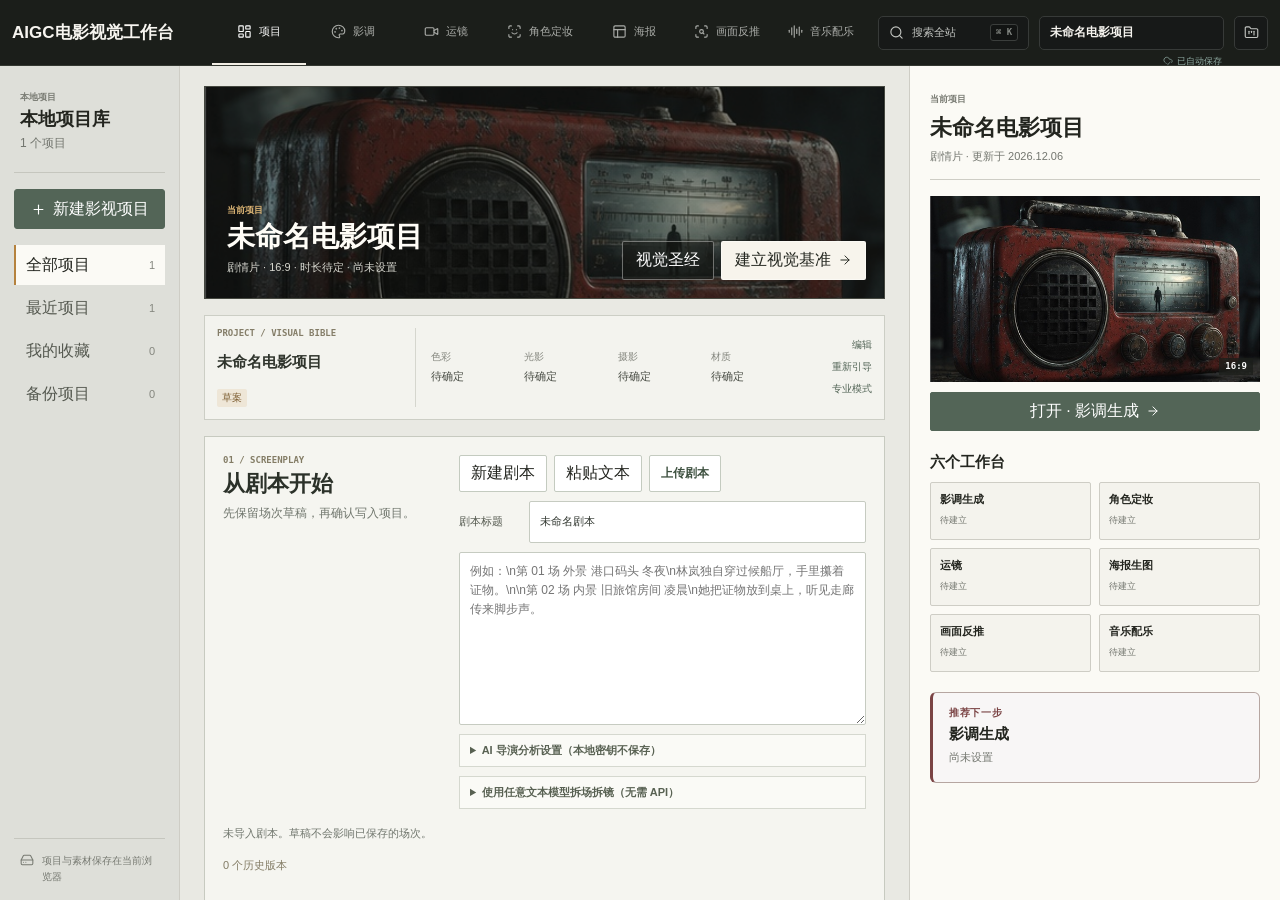
==== commit 57e44699: "feat: complete music versioning and cross-workspace cue flow" ====
--- a/index.html
+++ b/index.html
@@ -8,13 +8,13 @@
     <link rel="stylesheet" href="style.css?v=20260714-cinematic-console">
     <link rel="stylesheet" href="look-studio.css?v=20260714-dense-workbench">
     <link rel="stylesheet" href="tone-option2.css?v=20260717-tone-library-colors-v3">
-    <link rel="stylesheet" href="camera-option-a-seedance30-layout.css?v=20260811-v1">
+    <link rel="stylesheet" href="camera-option-a-seedance30-layout.css?v=20260812-round2-cue-v1">
     <link rel="stylesheet" href="casting-option-3.css?v=20260715-role-archive">
     <link rel="stylesheet" href="poster-three-column.css?v=20260720-poster-layer-delete-v25">
     <link rel="stylesheet" href="poster-compositor.css?v=20260720-poster-layer-delete-v25">
     <link rel="stylesheet" href="reverse-three-column.css?v=20260717-reverse-three-column-v1">
-    <link rel="stylesheet" href="music-workspace.css?v=20260812-takeover-state-sync-v1">
-    <link rel="stylesheet" href="project-dashboard.css?v=20260721-project-name-foundation-v3">
+    <link rel="stylesheet" href="music-workspace.css?v=20260812-round2-version-v1">
+    <link rel="stylesheet" href="project-dashboard.css?v=20260812-round2-dashboard-v1">
   <link rel="stylesheet" href="project-scenes.css?v=20260812-model-continuity-v1">
   </head>
   <body>
@@ -1265,6 +1265,12 @@
             </div>
           </div>
         </header>
+
+        <section id="camera-music-context" class="camera-music-context" aria-label="当前配乐意图" aria-live="polite">
+          <header><div><span>MUSIC CUE</span><strong id="camera-music-context-status">配乐待建立</strong></div><button id="camera-music-context-open" type="button">打开配乐工作台</button></header>
+          <p id="camera-music-context-summary">先建立配乐意图，运镜会在这里显示节奏、情绪与关键画面关系。</p>
+          <div id="camera-music-context-meta" class="camera-music-context-meta"><span>尚未同步音乐上下文</span></div>
+        </section>
 
         <div class="camera-composer-scroll">
           <div class="camera-form-grid">
@@ -1338,7 +1344,7 @@
       </section>
       <div class="music-column-resizer" data-music-resizer="left" role="separator" aria-label="调整案例库宽度" tabindex="0"></div>
       <section class="music-structure-panel" aria-label="导演音乐设计">
-        <header class="music-panel-header"><div><span>DIRECTOR'S MUSIC BRIEF</span><h2>导演音乐设计</h2><p>描述画面、情绪、配器和结构，保持创作自由。</p></div><div class="music-toolbar-actions"><button id="music-example" type="button" class="button secondary">载入示例</button><button id="music-clear" type="button" class="button secondary" title="移除当前配乐草稿，并同步将项目配乐状态更新为待建立">重置草稿</button></div></header>
+        <header class="music-panel-header"><div><span>DIRECTOR'S MUSIC BRIEF</span><h2>导演音乐设计</h2><p>描述画面、情绪、配器和结构，保持创作自由。</p></div><div class="music-toolbar-actions"><button id="music-example" type="button" class="button secondary">载入示例</button><button id="music-save-version" type="button" class="button primary" disabled>保存方案 V1</button><button id="music-clear" type="button" class="button secondary" title="移除当前配乐草稿，并同步将项目配乐状态更新为待建立">重置草稿</button></div></header>
         <section class="music-form-section"><h3>01 画面与叙事</h3><div class="music-form-grid"><label class="music-field music-wide"><span>画面场景（中文）</span><textarea id="music-scene-zh" rows="3" placeholder="时间、空间、人物状态与正在发生的事"></textarea></label><label class="music-field music-wide"><span>英文场景补充（可选）</span><textarea id="music-scene-en" rows="2" placeholder="用于补充专有名词或准确英文场景，不会自动伪翻译"></textarea></label><label class="music-field"><span>人物 / 主体状态</span><input id="music-subject-state" placeholder="例如：独自等待，强忍不安"></label><label class="music-field"><span>叙事目标</span><input id="music-narrative-goal" placeholder="例如：暗示危险正在靠近"></label><label class="music-field music-wide"><span>关键画面节点</span><input id="music-key-beat" placeholder="例如：第 12 秒人物回头时出现一次低频落点"></label></div></section>
         <section class="music-form-section"><h3>02 风格与情绪</h3><div class="music-form-grid"><label class="music-field"><span>主要风格</span><select id="music-primary-genre"><option value="cinematic_score">电影配乐</option><option value="orchestral_score">管弦配乐</option><option value="ambient_score">氛围配乐</option><option value="electronic_score">电子配乐</option><option value="hybrid_score">混合配乐</option></select></label><label class="music-field"><span>辅助风格</span><select id="music-secondary-genre"><option value="">无</option><option value="orchestral_score">管弦</option><option value="ambient_score">氛围</option><option value="electronic_score">电子</option><option value="hybrid_score">混合</option></select></label><label class="music-field"><span>年代</span><select id="music-era"><option value="contemporary">当代</option><option value="timeless">无明确年代</option><option value="vintage_1970s">1970年代</option><option value="vintage_1980s">1980年代</option></select></label><label class="music-field"><span>文化语汇</span><select id="music-cultural-language"><option value="neutral">中性</option><option value="eastern">东方</option><option value="regional">地域</option></select></label><label class="music-field"><span>核心情绪</span><select id="music-core-emotion"><option value="restrained">克制</option><option value="intimate">亲密</option><option value="tense">紧张</option><option value="melancholic">忧郁</option><option value="hopeful">希望</option><option value="majestic">庄严宏大</option><option value="playful">灵动轻快</option></select></label><label class="music-field"><span>强度</span><select id="music-intensity"><option value="low">低</option><option value="medium">中</option><option value="high">高</option></select></label></div></section>
         <section class="music-form-section"><h3>03 配器组合</h3><div id="music-instrument-presets" class="music-preset-grid"></div><div class="music-instrument-browser-controls"><label class="music-field"><span>国家 / 地域</span><select id="music-instrument-region"></select></label><label class="music-field"><span>乐器类型</span><select id="music-instrument-family"></select></label><span id="music-instrument-selection-count" aria-live="polite">已选 0 件乐器</span></div><div id="music-instrument-layers" class="music-instrument-layers"></div></section>
@@ -1354,6 +1360,11 @@
         <section class="music-analysis-card"><header><span>导演分析</span></header><pre id="music-director-analysis"></pre></section>
         <div id="music-output-fields" class="music-output-fields"></div>
         <button id="music-copy-all" type="button" class="button primary music-copy-all">复制当前模型全部字段</button>
+        <section class="music-version-panel" aria-label="配乐版本历史">
+          <header class="music-version-panel-header"><div><span>VERSION HISTORY</span><h3>配乐版本库</h3></div><strong id="music-version-count">0 / 12</strong></header>
+          <p id="music-version-empty" class="music-version-empty">保存一个完整方案后，这里会保留可恢复的配乐版本。</p>
+          <div id="music-version-list" class="music-version-list"></div>
+        </section>
         <div class="music-file-row"><span>建议文件名</span><code id="music-filename">MUSIC_影视纯音乐_v001.txt</code></div>
       </section>
       <footer class="music-status-bar" aria-label="当前配乐状态">
@@ -1373,7 +1384,7 @@
     <script src="camera-timeline-seedance30.js?v=20260811-v1"></script>
     <script src="app.js?v=20260723-scene-inheritance-v1"></script>
     <script src="look-studio.js?v=20260811-camera-workspace-title-v1"></script>
-    <script src="camera-app-seedance30.js?v=20260811-30s-structure-v1"></script>
+    <script src="camera-app-seedance30.js?v=20260812-round2-cue-v1"></script>
     <script src="casting-asset-store.js?v=20260715-casting-reference-upload"></script>
     <script src="casting-app.js?v=20260811-clear-face-four-view-v4"></script>
     <script src="poster-template-data.js?v=20260717-poster-templates-v1"></script>
@@ -1385,9 +1396,9 @@
     <script src="poster-app.js?v=20260721-core-audit-v27"></script>
     <script src="reverse-analysis.js?v=20260717-reverse-analysis-contract-v1"></script>
     <script src="reverse-app.js?v=20260717-reverse-three-column-shell-v1"></script>
-    <script src="music-data.js?v=20260718-ambient-duration-v1"></script>
+    <script src="music-data.js?v=20260812-round2-version-v1"></script>
     <script src="music-adapters.js?v=20260718-ambient-duration-v1"></script>
-    <script src="music-app.js?v=20260812-takeover-state-sync-v1"></script>
+    <script src="music-app.js?v=20260812-round2-version-v1"></script>
     <script src="scene-assistant-data.js?v=20260723-director-analysis-v2"></script>
     <script src="screenplay-ai-analysis.js?v=20260811-quality-gate-v1"></script>
     <script src="screenplay-analysis-quality.js?v=20260811-quality-gate-v1"></script>
@@ -1416,7 +1427,7 @@
     <script src="workspace-core.js?v=20260811-asset-master-v1"></script>
     <script src="project-foundation.js?v=20260721-project-name-foundation-v2"></script>
     <script src="project-context.js?v=20260721-project-foundation-v1"></script>
-    <script src="project-dashboard.js?v=20260811-manual-project-modal-v1"></script>
+    <script src="project-dashboard.js?v=20260812-round2-dashboard-v1"></script>
   <script src="project-scenes.js?v=20260812-model-continuity-v1"></script>
     <script src="ui-motion.js?v=20260811-camera-workspace-title-v1"></script>
   </body>
--- a/camera-option-a-seedance30-layout.css
+++ b/camera-option-a-seedance30-layout.css
@@ -802,7 +802,7 @@
 #camera-workspace .camera-composer {
   grid-area: composer;
   display: grid;
-  grid-template-rows: auto minmax(0, 1fr) auto;
+  grid-template-rows: auto auto minmax(0, 1fr) auto;
   gap: 0;
   min-width: 0;
   min-height: 0;
@@ -824,6 +824,89 @@
   padding: 9px 12px;
   border-bottom: 1px solid var(--camera-line);
   background: #fbfbf8;
+}
+
+#camera-workspace .camera-music-context {
+  margin: 10px 12px 0;
+  padding: 10px 11px;
+  border: 1px solid #d7e3dd;
+  border-left: 3px solid var(--camera-petrol);
+  background: #f4f8f5;
+}
+
+#camera-workspace .camera-music-context > header {
+  display: flex;
+  align-items: flex-start;
+  justify-content: space-between;
+  gap: 10px;
+}
+
+#camera-workspace .camera-music-context > header > div {
+  display: grid;
+  gap: 3px;
+}
+
+#camera-workspace .camera-music-context header span {
+  color: var(--camera-petrol);
+  font-family: ui-monospace, "SFMono-Regular", Menlo, Consolas, monospace;
+  font-size: 9px;
+  font-weight: 700;
+  letter-spacing: .08em;
+}
+
+#camera-workspace .camera-music-context header strong {
+  color: var(--camera-ink);
+  font-size: 12px;
+}
+
+#camera-workspace .camera-music-context > header button {
+  flex: 0 0 auto;
+  min-height: 27px;
+  padding: 4px 8px;
+  border: 1px solid #bad0c7;
+  border-radius: 3px;
+  color: var(--camera-petrol);
+  background: #fff;
+  font-size: 10px;
+  font-weight: 650;
+  cursor: pointer;
+}
+
+#camera-workspace .camera-music-context > header button:hover {
+  border-color: var(--camera-petrol);
+  background: var(--camera-petrol-soft);
+}
+
+#camera-workspace .camera-music-context p {
+  margin: 7px 0 8px;
+  color: var(--camera-muted);
+  font-size: 10px;
+  line-height: 1.45;
+}
+
+#camera-workspace .camera-music-context-meta {
+  display: flex;
+  flex-wrap: wrap;
+  gap: 5px;
+}
+
+#camera-workspace .camera-music-context-meta span {
+  padding: 3px 6px;
+  border: 1px solid #d7e3dd;
+  color: #45645a;
+  background: #fff;
+  font-size: 10px;
+}
+
+#camera-workspace .camera-music-context[data-state="empty"] {
+  border-left-color: var(--camera-amber);
+  border-color: #e5dbc4;
+  background: #fffaf1;
+}
+
+#camera-workspace .camera-music-context[data-state="empty"] header span,
+#camera-workspace .camera-music-context[data-state="empty"] header strong {
+  color: #8a6526;
 }
 
 #camera-workspace .camera-composer-scroll {
@@ -1014,7 +1097,11 @@
   }
 }
 
-@media (max-width: 1180px) {
+@media (max-width: 880px) {
+  #camera-workspace .camera-music-context {
+    margin: 8px 10px 0;
+  }
+
   #camera-workspace.camera-shell {
     grid-template-columns: 1fr;
     grid-template-areas: "stage" "library" "composer";
--- a/music-workspace.css
+++ b/music-workspace.css
@@ -698,6 +698,137 @@
   font-size: 12px;
 }
 
+#music-workspace .music-toolbar-actions .button.primary {
+  border-color: var(--music-primary);
+  background: var(--music-primary);
+  color: #fbfaf6;
+}
+
+#music-workspace .music-toolbar-actions .button.primary:hover:not(:disabled) {
+  border-color: #35463a;
+  background: #35463a;
+}
+
+#music-workspace .music-toolbar-actions .button:disabled {
+  cursor: not-allowed;
+  opacity: .45;
+}
+
+#music-workspace .music-version-panel {
+  margin-top: 18px;
+  padding: 15px;
+  border: 1px solid var(--music-line);
+  background: #f0f1eb;
+}
+
+#music-workspace .music-version-panel-header {
+  display: flex;
+  align-items: baseline;
+  justify-content: space-between;
+  gap: 12px;
+  margin-bottom: 8px;
+}
+
+#music-workspace .music-version-panel-header span {
+  color: var(--music-primary);
+  font-family: Georgia, "Times New Roman", serif;
+  font-size: 11px;
+  font-weight: 700;
+  letter-spacing: .08em;
+}
+
+#music-workspace .music-version-panel-header h3 {
+  margin: 3px 0 0;
+  color: var(--music-ink);
+  font-family: Georgia, "Songti SC", "STSong", serif;
+  font-size: 16px;
+}
+
+#music-workspace .music-version-panel-header > strong {
+  color: var(--music-muted);
+  font-size: 11px;
+  font-weight: 700;
+  white-space: nowrap;
+}
+
+#music-workspace .music-version-empty {
+  margin: 0;
+  color: var(--music-muted);
+  font-size: 12px;
+  line-height: 1.55;
+}
+
+#music-workspace .music-version-list {
+  display: grid;
+  gap: 8px;
+  max-height: 280px;
+  margin-top: 11px;
+  overflow-y: auto;
+}
+
+#music-workspace .music-version-card {
+  padding: 10px;
+  border: 1px solid var(--music-line);
+  background: #fffefa;
+}
+
+#music-workspace .music-version-card-header {
+  display: flex;
+  align-items: flex-start;
+  justify-content: space-between;
+  gap: 8px;
+}
+
+#music-workspace .music-version-card-header strong {
+  color: var(--music-ink);
+  font-size: 13px;
+}
+
+#music-workspace .music-version-card-header time {
+  color: var(--music-muted);
+  font-family: ui-monospace, "SFMono-Regular", Menlo, Consolas, monospace;
+  font-size: 10px;
+  white-space: nowrap;
+}
+
+#music-workspace .music-version-card p {
+  display: -webkit-box;
+  margin: 6px 0 8px;
+  overflow: hidden;
+  color: #5d5f58;
+  font-size: 11px;
+  line-height: 1.45;
+  -webkit-box-orient: vertical;
+  -webkit-line-clamp: 2;
+}
+
+#music-workspace .music-version-card-footer {
+  display: flex;
+  align-items: center;
+  justify-content: space-between;
+  gap: 8px;
+}
+
+#music-workspace .music-version-card-footer small {
+  color: var(--music-primary);
+  font-size: 10px;
+}
+
+#music-workspace .music-version-card-footer button {
+  min-height: 28px;
+  padding: 4px 9px;
+  border: 1px solid var(--music-line-strong);
+  background: #fffefa;
+  color: var(--music-primary);
+  font-size: 11px;
+  cursor: pointer;
+}
+
+#music-workspace .music-version-card-footer button:hover {
+  border-color: var(--music-primary);
+  background: var(--music-primary-soft);
+}
+
 #music-workspace .music-column-resizer {
   position: relative;
   grid-row: 1;
--- a/project-dashboard.css
+++ b/project-dashboard.css
@@ -816,26 +816,35 @@
 
 #project-workspace .project-next-step {
   display: grid;
-  gap: 5px;
+  gap: 6px;
   margin-top: 20px;
-  padding: 14px 0 0 13px;
-  border-top: 1px solid var(--project-line);
-  border-left: 2px solid var(--project-error);
+  padding: 14px 16px 15px;
+  border: 1px solid color-mix(in srgb, var(--project-error) 28%, var(--project-line));
+  border-left: 3px solid var(--project-error);
+  border-radius: 6px;
+  background: color-mix(in srgb, var(--project-error) 5%, #fff);
 }
 
 #project-workspace .project-next-step > span {
   color: var(--project-error);
+  font-size: 10px;
+  font-weight: 720;
+  letter-spacing: 0.08em;
+  text-transform: uppercase;
 }
 
 #project-workspace .project-next-step strong {
-  font-size: 12px;
+  color: var(--project-ink, #1f2624);
+  font-size: 15px;
+  line-height: 1.25;
 }
 
 #project-workspace .project-next-step p {
+  max-width: 42em;
   margin: 0;
   color: var(--project-muted);
-  font-size: 10px;
-  line-height: 1.55;
+  font-size: 11px;
+  line-height: 1.6;
 }
 
 #project-workspace :is(button, input, select, [role="option"]):focus-visible,
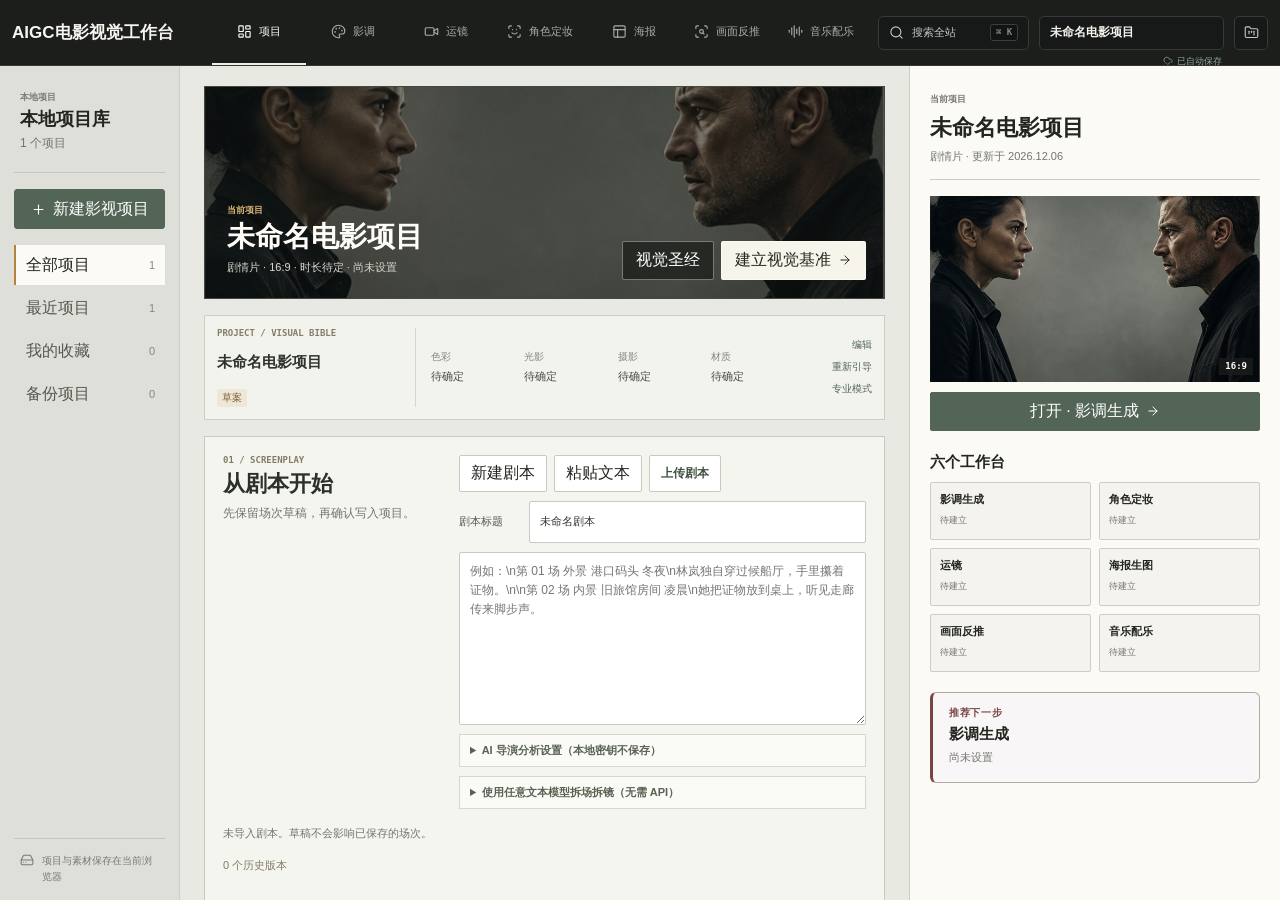
==== commit 095afafc: "feat: add performance presets in casting and sequence preview in monitor wall" ====
--- a/index.html
+++ b/index.html
@@ -13,8 +13,8 @@
     <link rel="stylesheet" href="poster-three-column.css?v=20260720-poster-layer-delete-v25">
     <link rel="stylesheet" href="poster-compositor.css?v=20260720-poster-layer-delete-v25">
     <link rel="stylesheet" href="reverse-three-column.css?v=20260717-reverse-three-column-v1">
-    <link rel="stylesheet" href="music-workspace.css?v=20260812-round2-version-v1">
-    <link rel="stylesheet" href="project-dashboard.css?v=20260812-round2-dashboard-v1">
+    <link rel="stylesheet" href="music-workspace.css?v=20260812-context-layout-v1">
+    <link rel="stylesheet" href="project-dashboard.css?v=20260812-context-layout-v1">
   <link rel="stylesheet" href="project-scenes.css?v=20260812-model-continuity-v1">
   </head>
   <body>
@@ -552,9 +552,18 @@
             </div>
           </details>
 
-          <details class="casting-inspector-group" id="casting-identity-details">
-            <summary>身份资料板内容</summary>
+          <details class="casting-inspector-group" id="casting-identity-details" open>
+            <summary>身份资料板与表演预设</summary>
             <div class="casting-fields">
+              <div class="field field-span-2 casting-performance-presets" style="display:grid; gap:6px; margin-bottom:4px;">
+                <span>导演级表演预设（一键填充表情与姿态）</span>
+                <div style="display:flex; flex-wrap:wrap; gap:6px;">
+                  <button type="button" class="button secondary" data-casting-preset="anger" style="font-size:11px; padding:4px 8px;">克制愤怒</button>
+                  <button type="button" class="button secondary" data-casting-preset="sorrow" style="font-size:11px; padding:4px 8px;">隐忍悲伤</button>
+                  <button type="button" class="button secondary" data-casting-preset="tension" style="font-size:11px; padding:4px 8px;">高度警觉</button>
+                  <button type="button" class="button secondary" data-casting-preset="resolve" style="font-size:11px; padding:4px 8px;">冷静决绝</button>
+                </div>
+              </div>
               <label class="field field-span-2"><span>服装层级与材质</span><textarea id="casting-wardrobe" rows="2" placeholder="内层、外套、下装、鞋履、面料、颜色、磨损与穿着状态"></textarea></label>
               <label class="field field-span-2"><span>固定道具与佩戴位置</span><textarea id="casting-props" rows="2" placeholder="道具名称、材质、尺寸、使用痕迹、佩戴或携带位置"></textarea></label>
               <label class="field"><span>常态表情</span><input id="casting-neutral-expression" type="text" placeholder="克制中性，眼神专注，下颌轻微收紧"></label>
@@ -599,7 +608,7 @@
         </div>
 
         <footer class="casting-inspector-footer">
-          <div class="casting-primary-actions"><button id="casting-clear" type="button" class="button secondary">清空</button><button id="casting-copy" type="button" class="button primary">复制提示词</button></div>
+          <div class="casting-primary-actions"><button id="casting-clear" type="button" class="button secondary">清空</button><button id="casting-copy" type="button" class="button primary">复制提示词</button><button id="casting-sync-project" type="button" class="button secondary" title="将当前角色定妆结果同步至项目资产库">同步至项目</button></div>
           <div class="transfer-row" aria-label="发送当前角色"><button id="casting-send-camera" type="button" class="button secondary"><i data-lucide="video" aria-hidden="true"></i>到运镜</button><button id="casting-send-poster" type="button" class="button secondary"><i data-lucide="panels-top-left" aria-hidden="true"></i>到海报生图</button></div>
         </footer>
       </section>
@@ -1229,6 +1238,16 @@
             </button>
           </div>
         </header>
+
+        <section id="camera-versions-panel" class="camera-versions-panel" aria-label="镜头版本库" hidden>
+          <header>
+            <h3>镜头方案版本</h3>
+            <span id="camera-version-count">0 / 12</span>
+          </header>
+          <div id="camera-version-list" class="camera-version-list">
+            <p id="camera-version-empty" class="empty-text">尚未保存任何版本</p>
+          </div>
+        </section>
 
         <figure id="camera-monitor" class="camera-monitor">
           <img id="camera-monitor-image" src="assets/tone-option2-hero.png" alt="当前运镜电影监看画面">
--- a/music-workspace.css
+++ b/music-workspace.css
@@ -62,7 +62,7 @@
   --music-right-width: 490px;
   display: grid;
   grid-template-columns: var(--music-left-width) 6px minmax(430px, 1fr) 6px var(--music-right-width);
-  grid-template-rows: minmax(0, 1fr) 34px;
+  grid-template-rows: auto minmax(0, 1fr) 34px;
   height: calc(100vh - 66px);
   min-height: 640px;
   overflow: hidden;
@@ -87,7 +87,7 @@
 }
 
 #music-workspace :is(.music-library-panel, .music-structure-panel, .music-output-panel) {
-  grid-row: 1;
+  grid-row: 2;
   min-width: 0;
   overflow-x: hidden;
   overflow-y: auto;
@@ -831,7 +831,7 @@
 
 #music-workspace .music-column-resizer {
   position: relative;
-  grid-row: 1;
+  grid-row: 2;
   background: rgb(37 38 34 / 10%);
   cursor: col-resize;
   transition: background-color 160ms ease;
@@ -864,7 +864,7 @@
 #music-workspace .music-status-bar {
   display: flex;
   grid-column: 1 / -1;
-  grid-row: 2;
+  grid-row: 3;
   align-items: center;
   gap: 0;
   min-width: 0;
@@ -974,7 +974,7 @@
   #music-workspace {
     display: grid;
     grid-template-columns: 1fr;
-    grid-template-rows: 46px minmax(0, 1fr) 34px;
+    grid-template-rows: 46px auto minmax(0, 1fr) 34px;
     height: calc(100dvh - 66px);
     min-height: 0;
   }
@@ -1007,7 +1007,7 @@
 
   #music-workspace :is(.music-library-panel, .music-structure-panel, .music-output-panel) {
     grid-column: 1;
-    grid-row: 2;
+    grid-row: 3;
     padding: 20px 18px 34px;
   }
 
@@ -1023,7 +1023,7 @@
 
   #music-workspace .music-status-bar {
     grid-column: 1;
-    grid-row: 3;
+    grid-row: 4;
     padding: 0 12px;
     overflow-x: auto;
   }
--- a/project-dashboard.css
+++ b/project-dashboard.css
@@ -109,6 +109,25 @@
 .project-context-actions button:hover:not(:disabled), .project-context-actions button[aria-pressed="true"] { border-color: #788e76; background: #e9f0e7; }
 .project-context-actions button:disabled { color: #9a9d96; cursor: not-allowed; }
 
+/* The music workspace has a dense three-column header; keep the project context in its own row instead of floating over the output header. */
+#music-workspace .project-context-strip {
+  position: relative;
+  z-index: 2;
+  inset: auto;
+  grid-column: 1 / -1;
+  grid-row: 1;
+  justify-self: stretch;
+  align-self: stretch;
+  width: auto;
+  max-width: none;
+  margin: 0;
+  padding: 7px 16px;
+  border-width: 0 0 1px;
+  border-radius: 0;
+  box-shadow: none;
+  backdrop-filter: none;
+}
+
 @media (max-width: 820px) {
   .project-foundation-dialog { width: min(100vw - 20px, 680px); max-width: min(100vw - 20px, 680px); max-height: calc(100vh - 20px); }
   .project-foundation-shell { gap: 14px; padding: 17px; }
@@ -121,6 +140,7 @@
   #project-workspace .project-bible-heading { grid-column: span 2; grid-template-columns: auto 1fr auto; align-items: center; padding: 0 0 8px; border-right: 0; border-bottom: 1px solid #d5d6ce; }
   #project-workspace .project-bible-actions { grid-column: span 2; display: flex; justify-content: flex-end; gap: 12px; }
   .project-context-strip { top: 8px; right: 10px; max-width: calc(100% - 20px); }
+  #music-workspace .project-context-strip { top: auto; right: auto; max-width: none; }
   .project-context-copy small { max-width: 210px; }
 }
 
@@ -138,6 +158,7 @@
   #project-workspace .project-bible-heading,
   #project-workspace .project-bible-actions { grid-column: auto; }
   .project-context-strip { align-items: flex-start; max-width: calc(100% - 16px); }
+  #music-workspace .project-context-strip { max-width: none; }
   .project-context-actions { flex-wrap: wrap; justify-content: flex-end; }
   .project-context-copy small { max-width: 150px; }
 }
--- a/project-scenes.css
+++ b/project-scenes.css
@@ -906,3 +906,169 @@
 .project-scene-prompt-versions button { min-height: 27px; padding: 4px 7px; border: 1px solid #c8d1c5; background: #fff; color: #536050; font-size: 10px; cursor: pointer; }
 .project-scene-prompt-versions button[aria-pressed="true"] { border-color: #4f7860; background: #e8f1e8; color: #315b45; font-weight: 700; }
 .project-scene-prompt-versions small { color: #7e8479; font-size: 10px; }
+
+/* Production Monitor Wall */
+.project-monitor-wall {
+  margin-top: 24px;
+  padding: 24px;
+  background: #1a1f1c;
+  border-radius: 8px;
+  color: #fff;
+}
+
+.project-monitor-wall header {
+  display: flex;
+  justify-content: space-between;
+  align-items: flex-start;
+  margin-bottom: 24px;
+  border-bottom: 1px solid #2d3430;
+  padding-bottom: 16px;
+}
+
+.project-monitor-wall header span {
+  display: block;
+  font-size: 10px;
+  letter-spacing: 0.1em;
+  color: #0d645a;
+  margin-bottom: 4px;
+}
+
+.project-monitor-wall header strong {
+  font-size: 20px;
+  font-weight: 700;
+}
+
+.project-monitor-wall header small {
+  display: block;
+  font-size: 12px;
+  color: #8b9992;
+  margin-top: 4px;
+}
+
+.monitor-wall-stats {
+  text-align: right;
+}
+
+.monitor-wall-stats b {
+  font-size: 14px;
+  color: #fff;
+}
+
+.completion-bar {
+  width: 200px;
+  height: 4px;
+  background: #2d3430;
+  border-radius: 2px;
+  margin: 8px 0;
+  overflow: hidden;
+}
+
+.completion-bar span {
+  display: block;
+  height: 100%;
+  background: #0d645a;
+  transition: width 0.5s ease;
+}
+
+.monitor-wall-grid {
+  display: grid;
+  grid-template-columns: repeat(auto-fill, minmax(280px, 1fr));
+  gap: 20px;
+}
+
+.monitor-shot-card {
+  background: #252b27;
+  border-radius: 6px;
+  overflow: hidden;
+  border: 1px solid #2d3430;
+  transition: transform 0.2s ease, border-color 0.2s ease;
+}
+
+.monitor-shot-card:hover {
+  transform: translateY(-4px);
+  border-color: #0d645a;
+}
+
+.monitor-shot-preview {
+  position: relative;
+  aspect-ratio: 16/9;
+  background: #101513;
+  display: flex;
+  align-items: center;
+  justify-content: center;
+  overflow: hidden;
+}
+
+.monitor-shot-preview video,
+.monitor-shot-preview img {
+  width: 100%;
+  height: 100%;
+  object-fit: cover;
+}
+
+.monitor-shot-preview span {
+  font-size: 12px;
+  color: #4a544f;
+}
+
+.monitor-shot-overlay {
+  position: absolute;
+  inset: 0;
+  background: linear-gradient(to bottom, rgba(0,0,0,0.4) 0%, transparent 40%, rgba(0,0,0,0.7) 100%);
+  padding: 12px;
+  display: flex;
+  flex-direction: column;
+  justify-content: space-between;
+  opacity: 0;
+  transition: opacity 0.2s ease;
+}
+
+.monitor-shot-card:hover .monitor-shot-overlay {
+  opacity: 1;
+}
+
+.monitor-shot-overlay b {
+  font-size: 11px;
+  color: #fff;
+  text-shadow: 0 1px 2px rgba(0,0,0,0.8);
+}
+
+.monitor-shot-overlay small {
+  align-self: flex-end;
+  background: #0d645a;
+  color: #fff;
+  padding: 2px 6px;
+  border-radius: 3px;
+  font-size: 9px;
+  font-weight: 700;
+}
+
+.monitor-shot-card footer {
+  padding: 12px;
+}
+
+.monitor-shot-card footer strong {
+  display: block;
+  font-size: 13px;
+  margin-bottom: 4px;
+  color: #fff;
+}
+
+.monitor-shot-card footer p {
+  margin: 0;
+  font-size: 11px;
+  color: #8b9992;
+  line-height: 1.4;
+  display: -webkit-box;
+  -webkit-line-clamp: 2;
+  -webkit-box-orient: vertical;
+  overflow: hidden;
+}
+
+.monitor-shot-card.has-result {
+  border-color: #0d645a33;
+}
+
+.monitor-shot-card.is-empty {
+  opacity: 0.6;
+}
